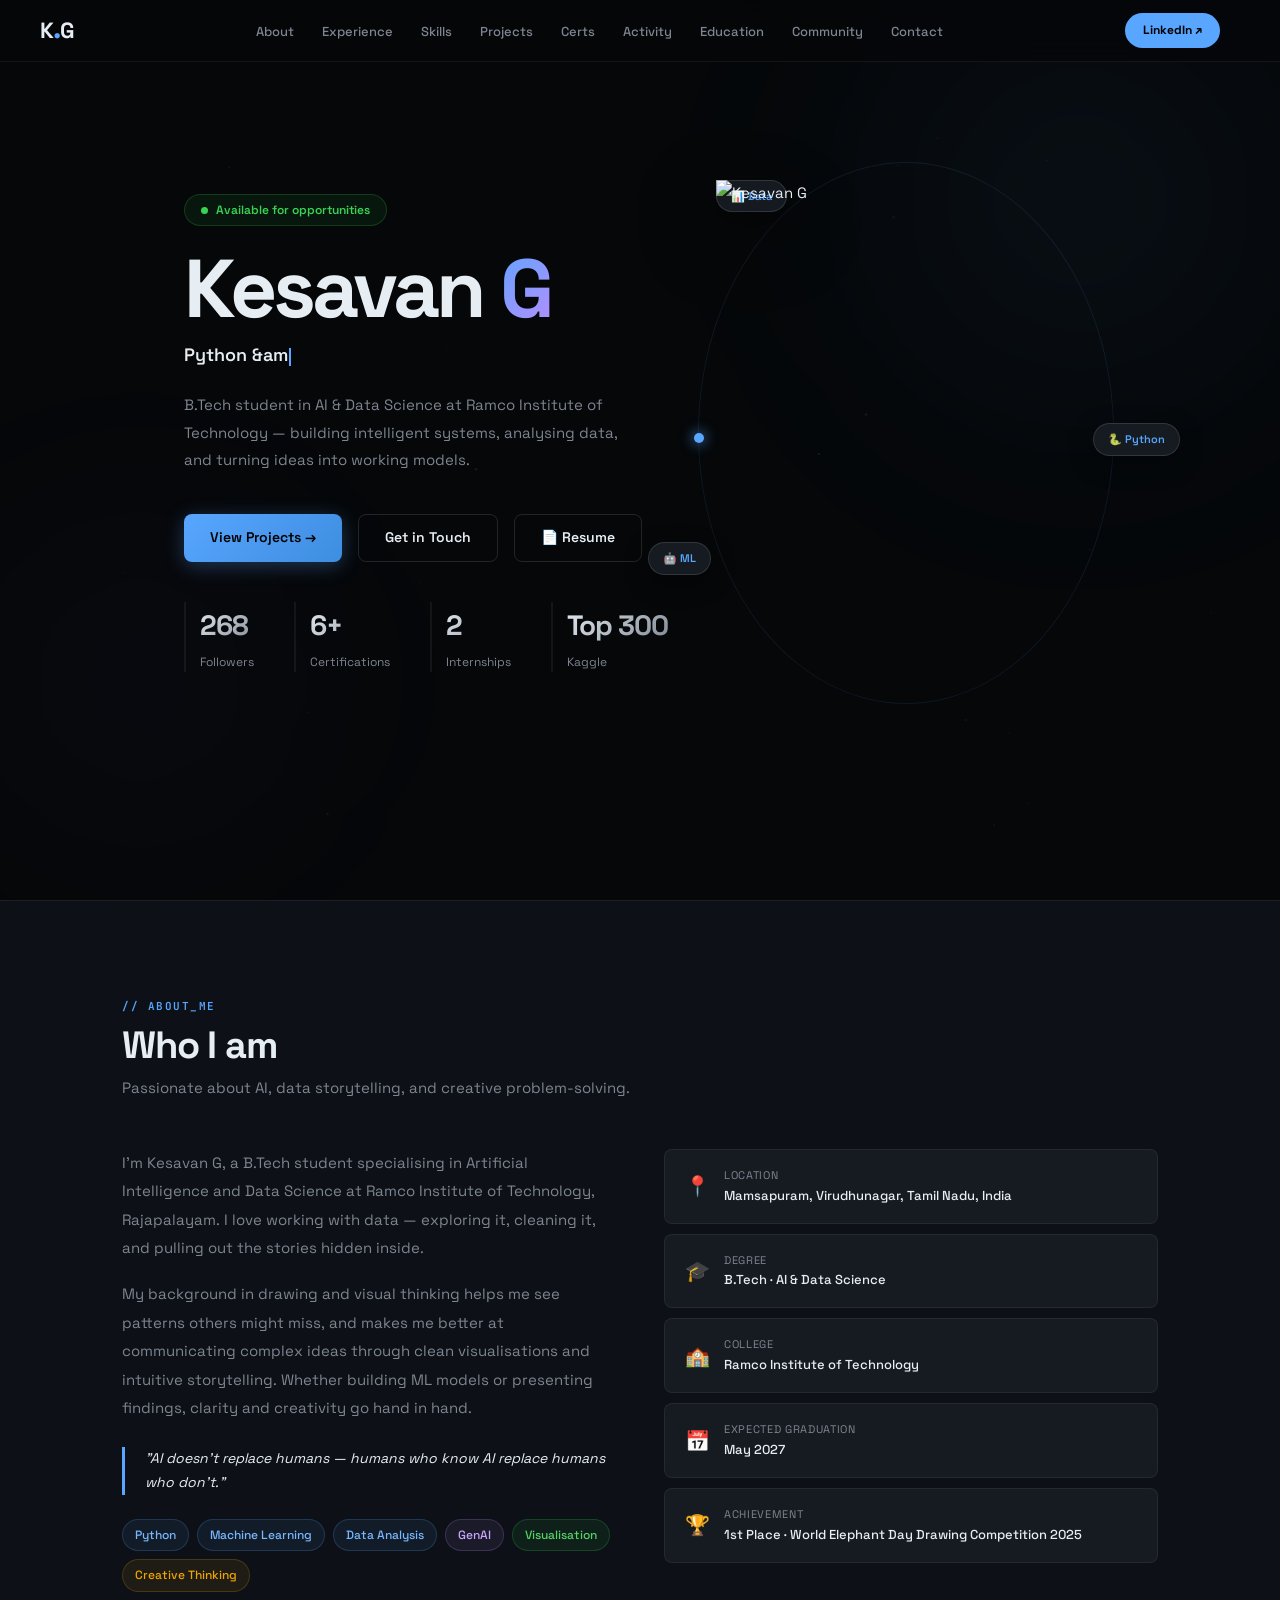
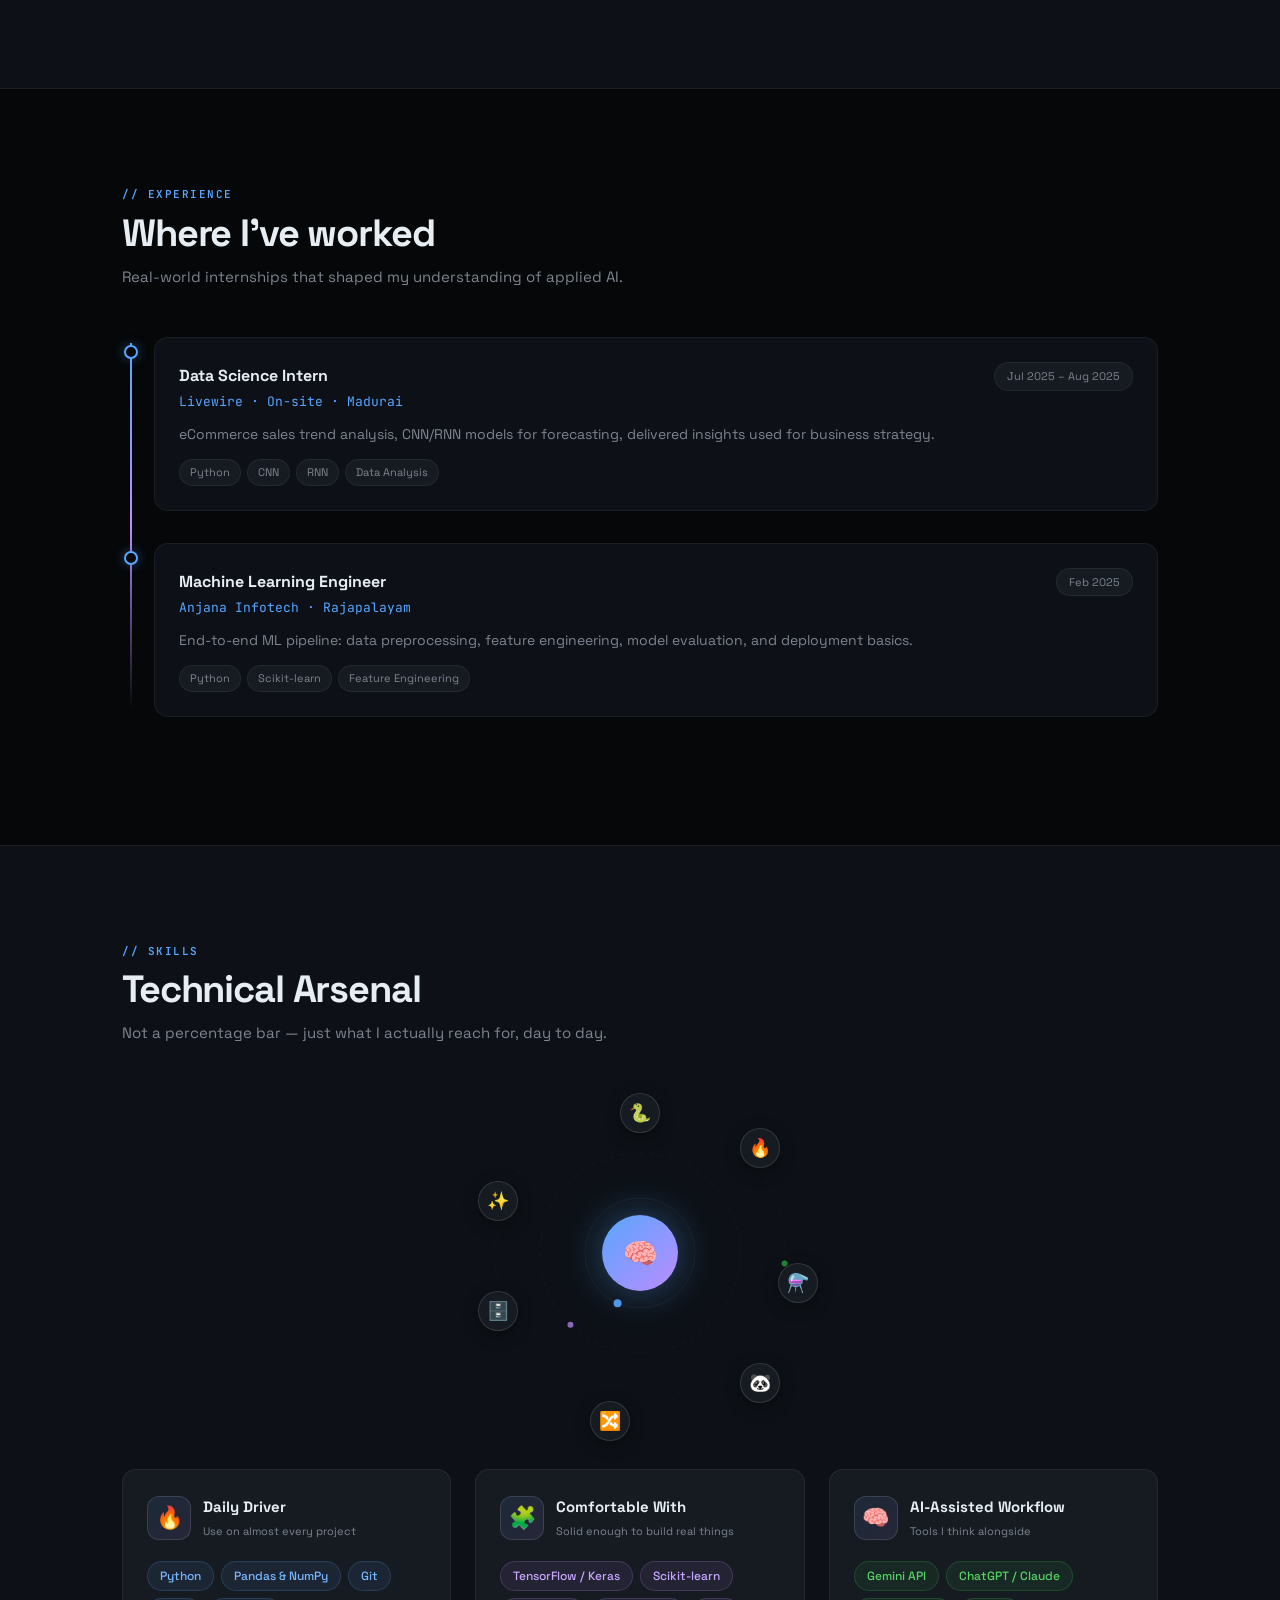
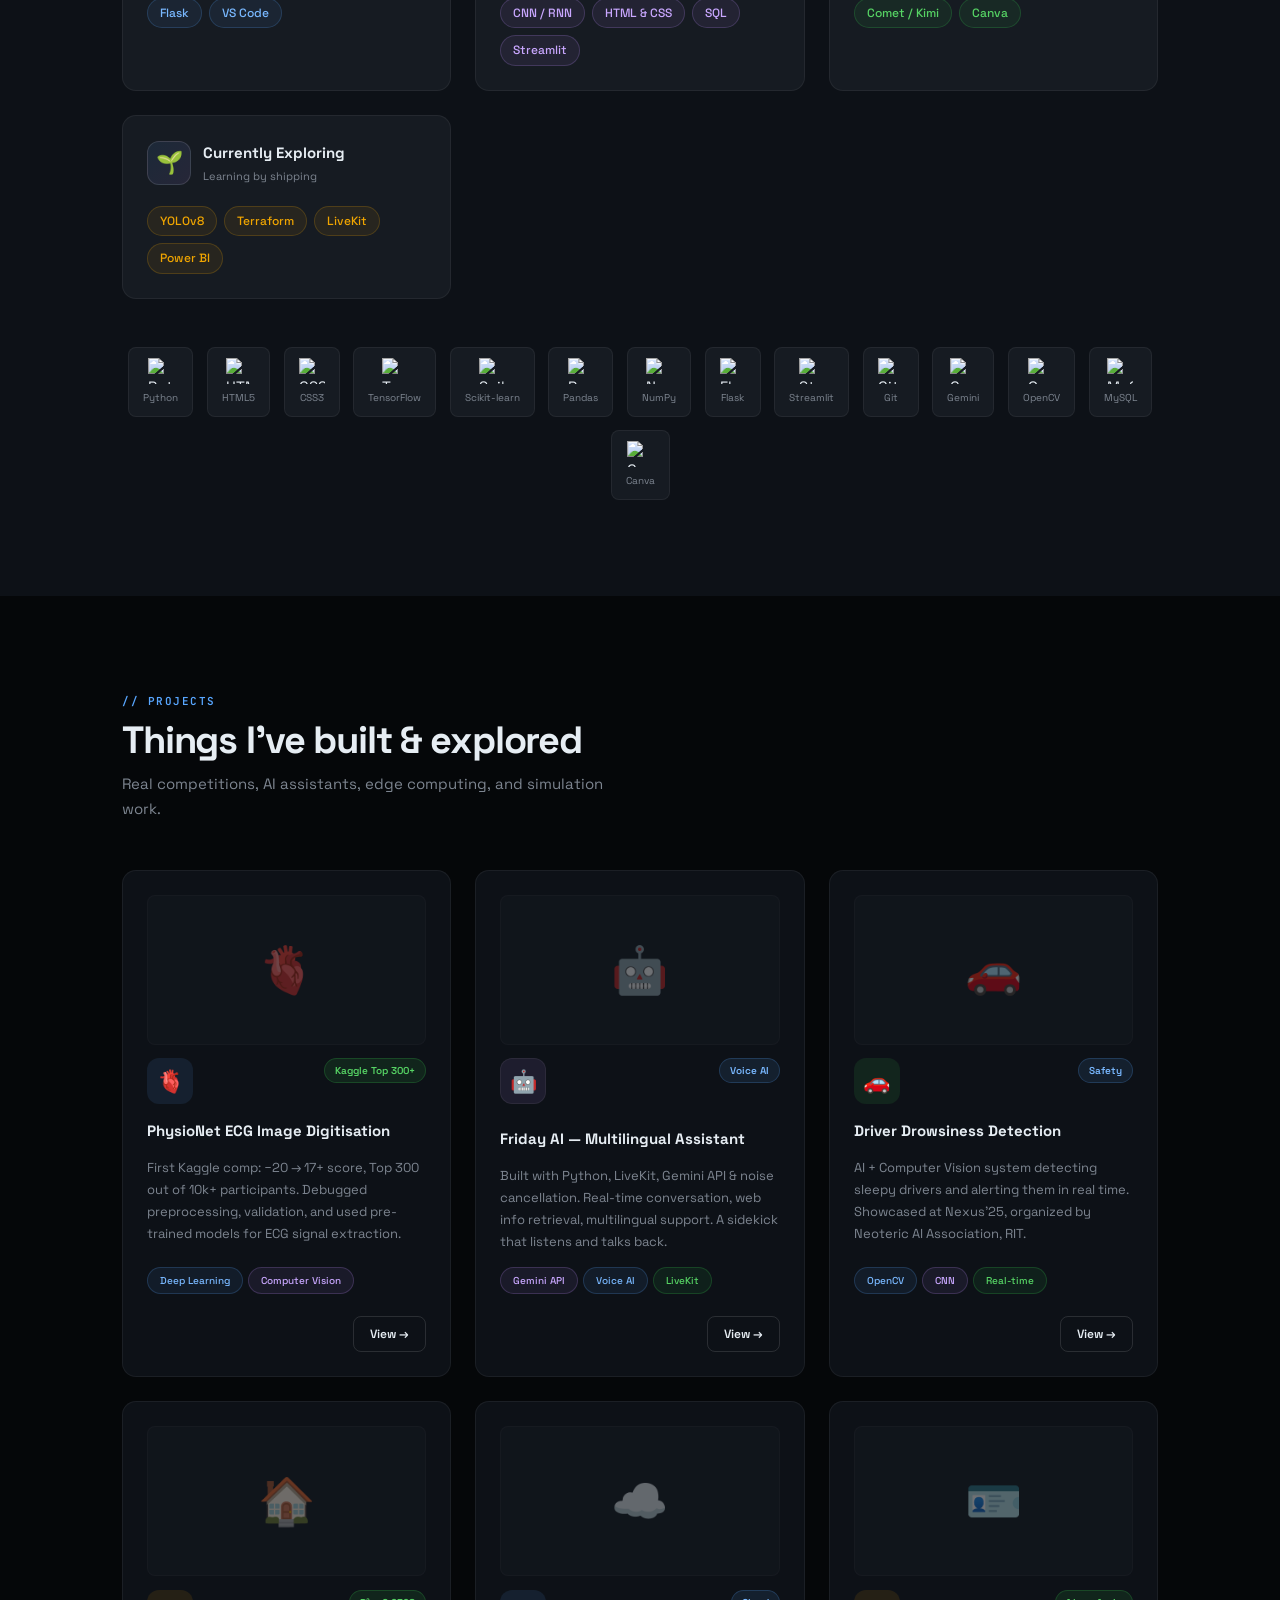
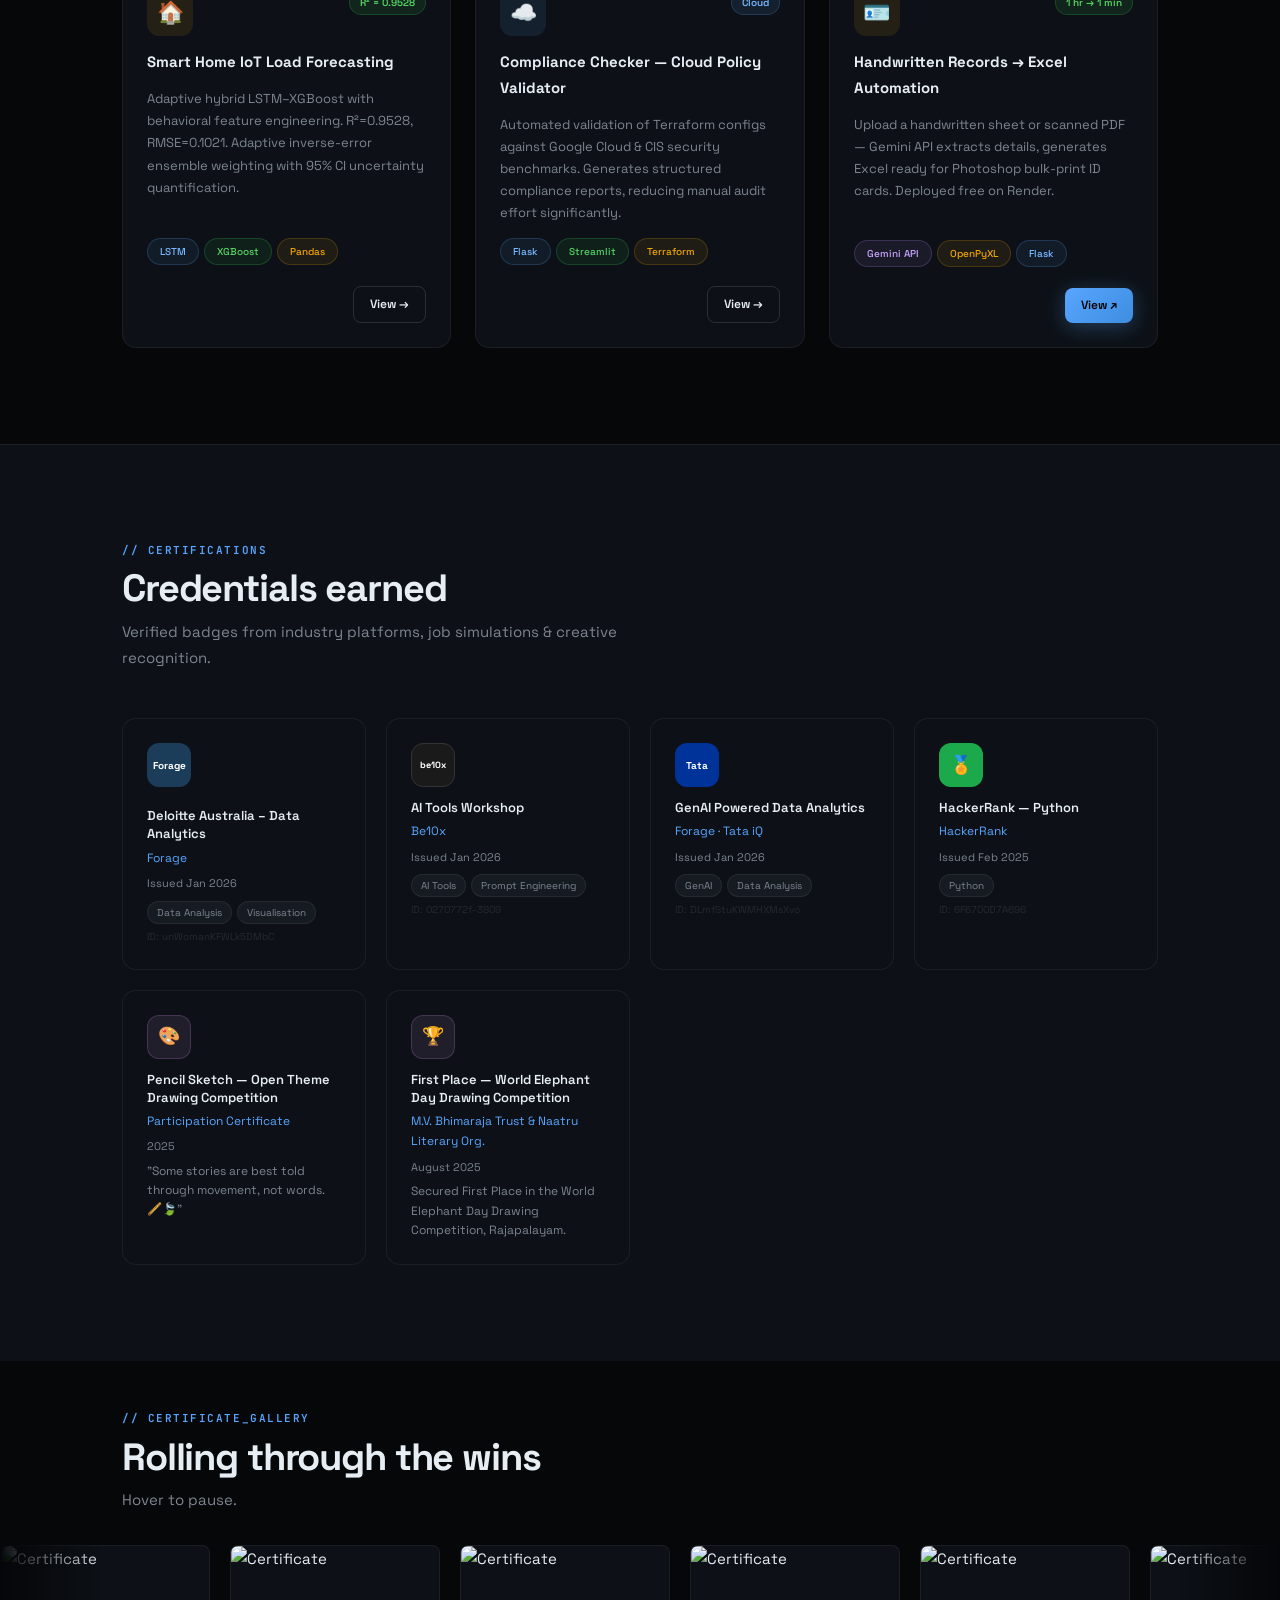
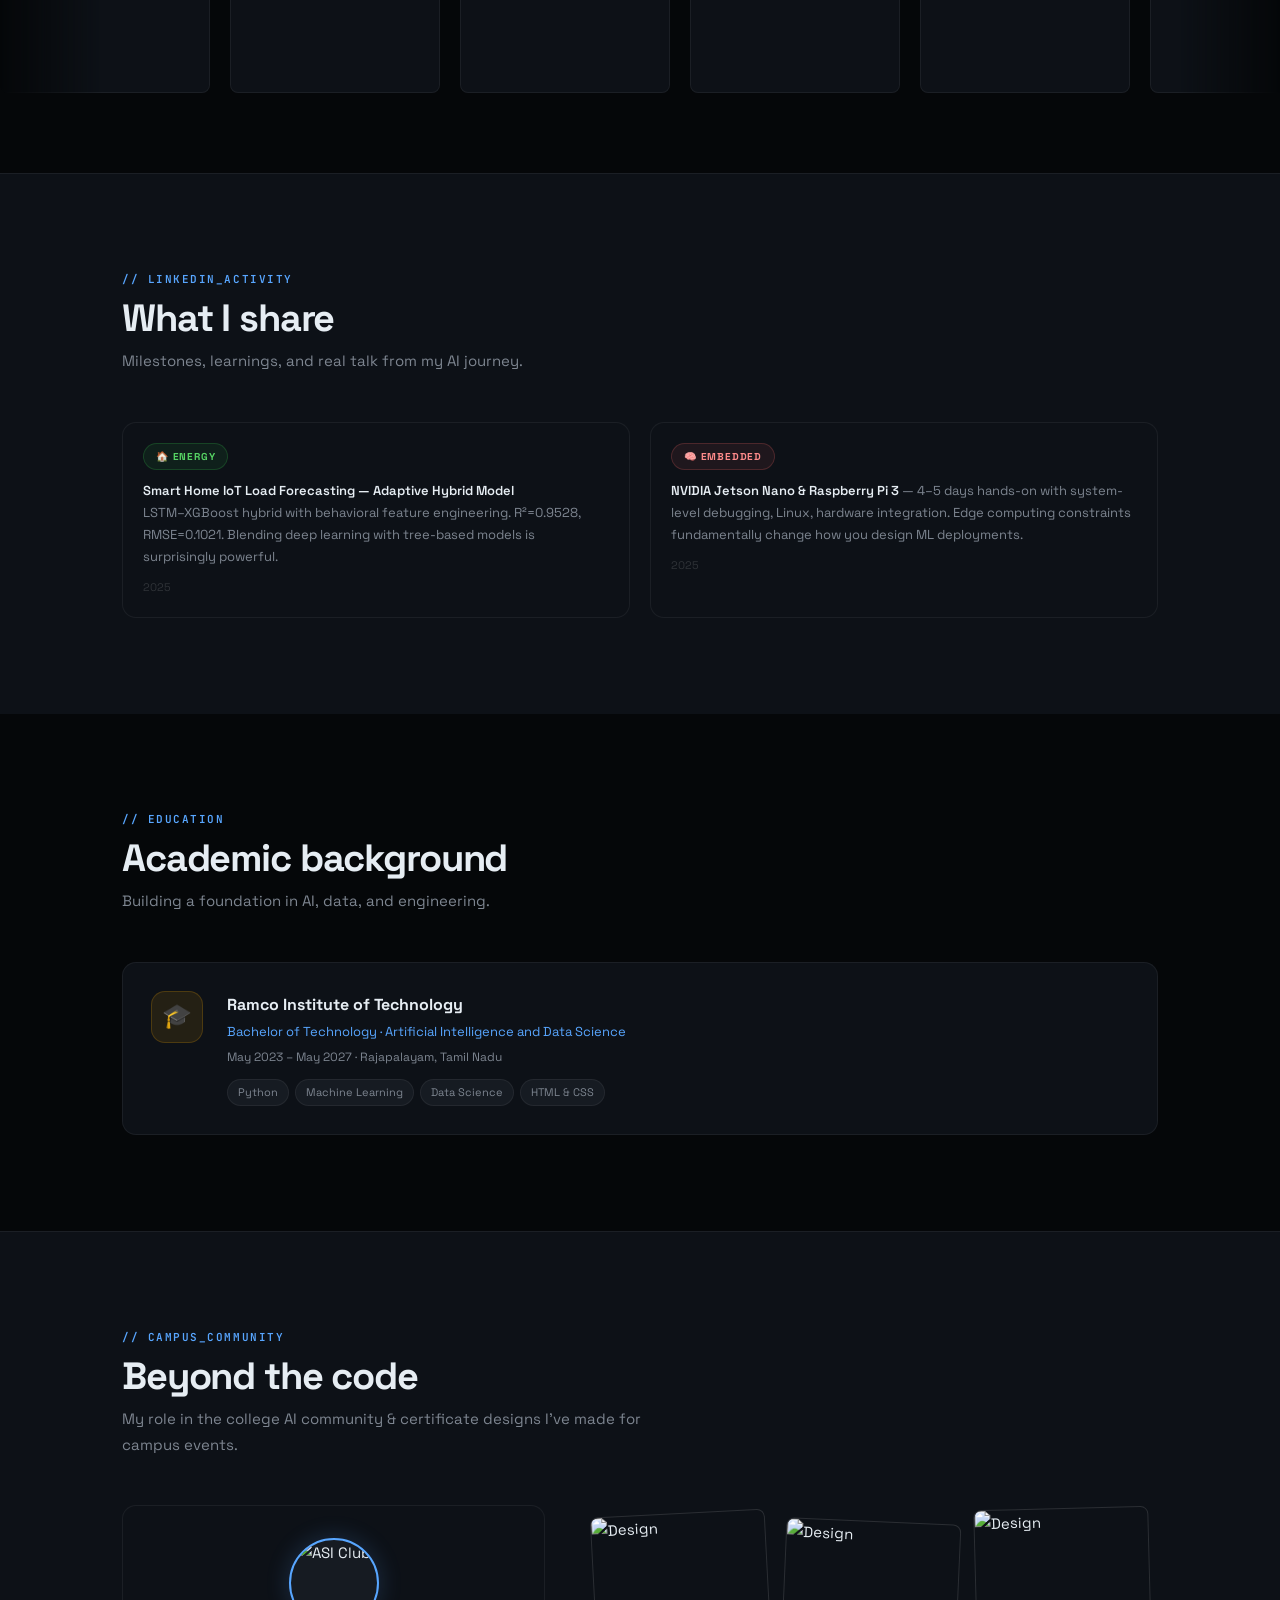
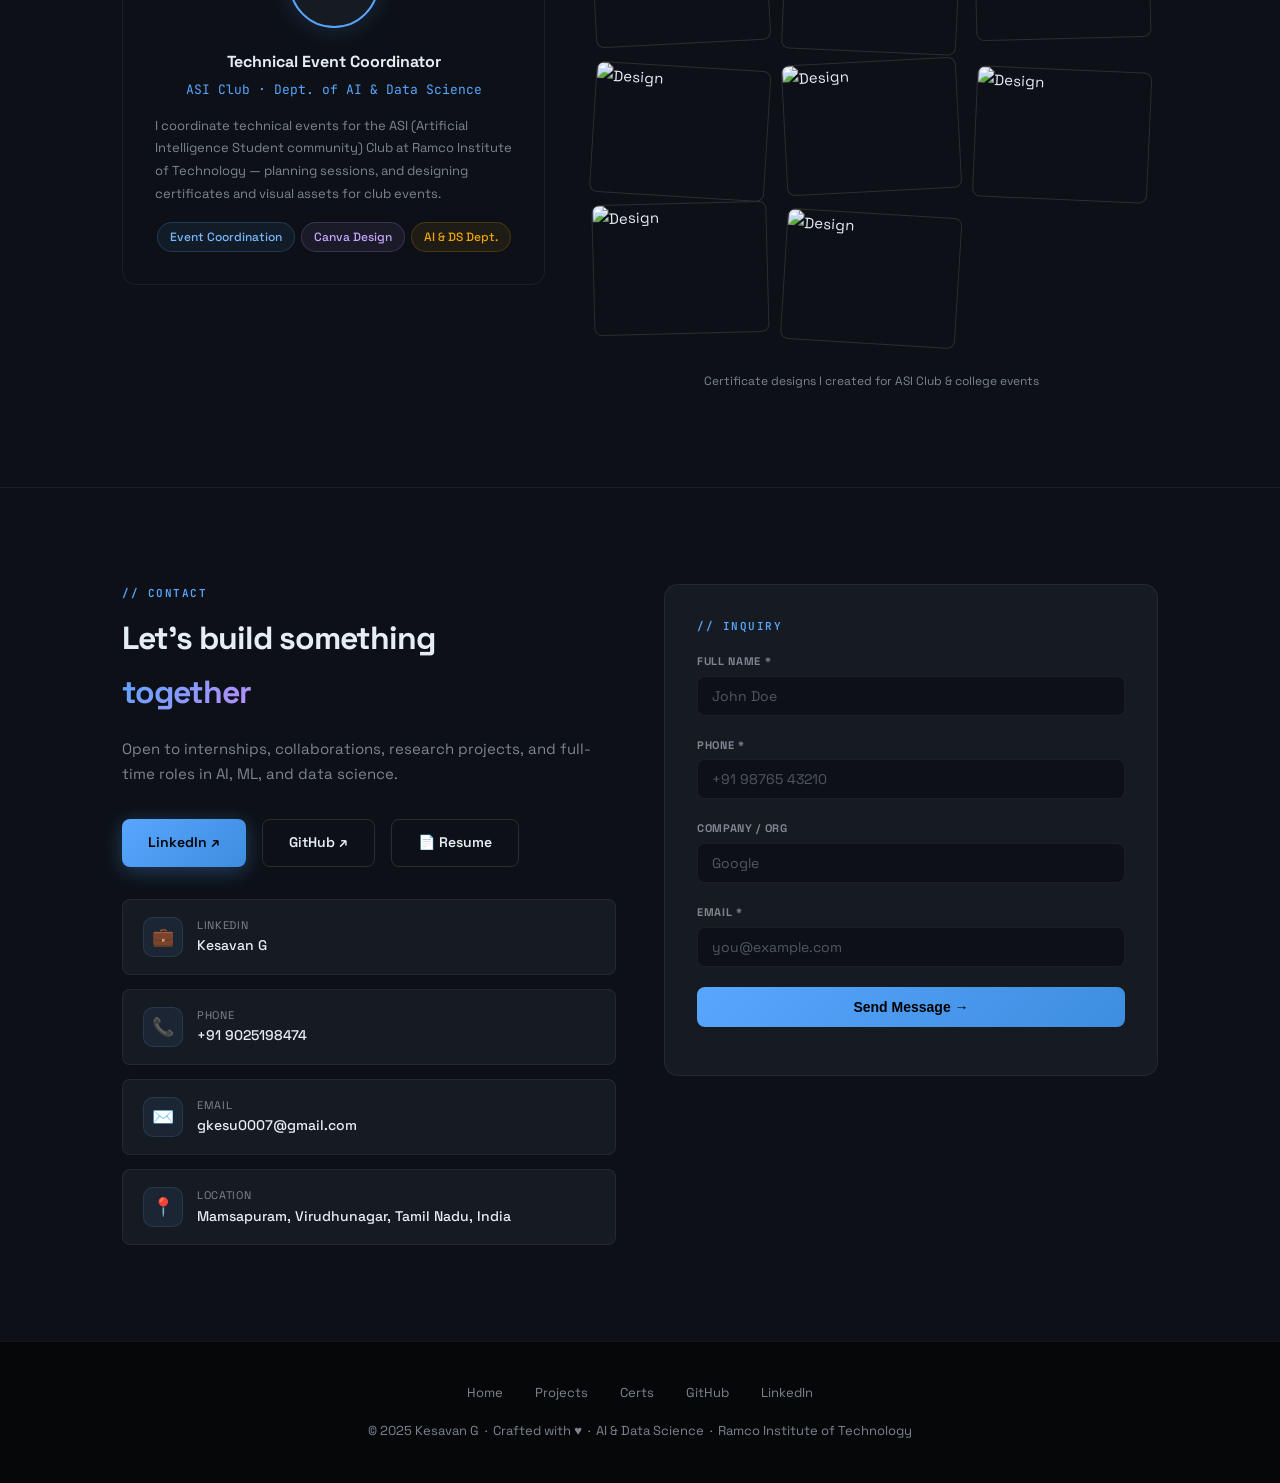
==== index.html @ 0c54fa34 "Update print statement from 'Hello' to 'Goodbye'" ====
<!DOCTYPE html>
<html lang="en">
<head>
<meta name="google-site-verification" content="cGQgBMmu-mJMNPFeXXg3-bYb6bFECRTdqWSzgqw-tqo"/>
<meta charset="UTF-8"/>
<meta name="viewport" content="width=device-width,initial-scale=1.0,viewport-fit=cover"/>
<title>Kesavan G — AI &amp; Data Science Portfolio</title>
<link href="https://fonts.googleapis.com/css2?family=Space+Grotesk:wght@300;400;500;600;700&family=JetBrains+Mono:wght@400;500&display=swap" rel="stylesheet"/>
<style>
*,*::before,*::after{box-sizing:border-box;margin:0;padding:0}
:root{
  --bg:#050709;--bg2:#0d1117;--bg3:#161b22;--bg4:#1c2230;
  --border:rgba(255,255,255,.06);--border2:rgba(255,255,255,.12);
  --text:#e6edf3;--muted:#7d8590;
  --a1:#58a6ff;--a2:#bc8cff;--a3:#39d353;--a4:#f0a500;--a5:#ff6b6b;
  --r:14px;--r-sm:8px;--glow:0 0 40px rgba(88,166,255,.15);
}
html{scroll-behavior:smooth}
body{background:var(--bg);color:var(--text);font-family:'Space Grotesk',sans-serif;font-size:15px;line-height:1.7;-webkit-font-smoothing:antialiased;overflow-x:hidden}
::selection{background:rgba(88,166,255,.25)}

/* INTRO */
#intro-overlay{position:fixed;inset:0;z-index:9999;background:#050709;display:flex;flex-direction:column;align-items:center;justify-content:center;gap:28px;transition:opacity .7s ease,visibility .7s ease}
#intro-overlay.hide{opacity:0;visibility:hidden;pointer-events:none}
.intro-grid{position:absolute;inset:0;background-image:linear-gradient(rgba(88,166,255,.04) 1px,transparent 1px),linear-gradient(90deg,rgba(88,166,255,.04) 1px,transparent 1px);background-size:60px 60px;animation:gridP 4s ease-in-out infinite}
@keyframes gridP{0%,100%{opacity:.4}50%{opacity:1}}
.intro-orb{position:absolute;border-radius:50%;filter:blur(80px);pointer-events:none}
.io1{width:420px;height:420px;background:rgba(88,166,255,.1);top:-100px;right:-100px;animation:drift 7s ease-in-out infinite}
.io2{width:320px;height:320px;background:rgba(188,140,255,.08);bottom:-80px;left:-80px;animation:drift 9s ease-in-out infinite reverse}
@keyframes drift{0%,100%{transform:translateY(0)}50%{transform:translateY(-30px)}}
.ipart{position:absolute;inset:0;pointer-events:none;overflow:hidden}
.ipart span{position:absolute;width:3px;height:3px;border-radius:50%;background:var(--a1);opacity:0;animation:pfly 3s ease-in-out infinite}
@keyframes pfly{0%{opacity:0;transform:translateY(100vh) scale(0)}20%{opacity:.8}80%{opacity:.3}100%{opacity:0;transform:translateY(-20px) scale(1.5)}}
.intro-logo-wrap{position:relative;z-index:2;text-align:center}
.intro-logo{font-size:88px;font-weight:700;letter-spacing:-5px;background:linear-gradient(135deg,#58a6ff 0%,#bc8cff 50%,#58a6ff 100%);background-size:200% auto;-webkit-background-clip:text;-webkit-text-fill-color:transparent;animation:shimmer 2.5s linear infinite,introIn .8s cubic-bezier(.2,.8,.2,1) forwards}
@keyframes shimmer{to{background-position:200% center}}
@keyframes introIn{from{opacity:0;transform:scale(.65)}to{opacity:1;transform:scale(1)}}
.intro-sub{font-size:12px;letter-spacing:.25em;text-transform:uppercase;color:var(--muted);margin-top:8px;animation:fadeUp .8s .3s ease both}
@keyframes fadeUp{from{opacity:0;transform:translateY(16px)}to{opacity:1;transform:translateY(0)}}
.ibar-wrap{position:relative;z-index:2;width:220px;height:2px;background:rgba(255,255,255,.08);border-radius:2px;overflow:hidden}
.ibar{height:100%;width:0;background:linear-gradient(90deg,var(--a1),var(--a2));border-radius:2px;animation:loadBar 1.9s .2s cubic-bezier(.4,0,.2,1) forwards}
@keyframes loadBar{to{width:100%}}

/* NAV */
nav{position:fixed;top:0;left:0;right:0;z-index:200;height:62px;background:rgba(5,7,9,.82);backdrop-filter:blur(20px);border-bottom:1px solid var(--border);display:flex;align-items:center;justify-content:space-between;padding:0 2.5rem}
nav.scrolled{background:rgba(5,7,9,.97)}
.nav-logo{font-size:22px;font-weight:700;letter-spacing:-1px;color:var(--text);text-decoration:none}
.nav-logo .dot{color:var(--a1);font-size:28px;line-height:.8}
.nav-links{display:flex;gap:1.75rem;list-style:none}
.nav-links a{color:var(--muted);text-decoration:none;font-size:13px;font-weight:500;padding:4px 0;border-bottom:2px solid transparent;transition:color .2s,border-color .2s}
.nav-links a:hover,.nav-links a.active{color:var(--text);border-color:var(--a1)}
.nav-right{display:flex;align-items:center;gap:10px}
.nav-cta{background:var(--a1);color:#000;text-decoration:none;font-size:12px;font-weight:700;padding:7px 18px;border-radius:20px;transition:opacity .2s,transform .2s}
.nav-cta:hover{opacity:.85;transform:translateY(-1px)}
#atrig{width:10px;height:10px;border-radius:50%;background:transparent;cursor:pointer;flex-shrink:0}
#atrig:hover{background:rgba(88,166,255,.1)}
.hamburger{display:none;background:none;border:none;color:var(--text);font-size:22px;cursor:pointer}
.mobile-menu{display:none;flex-direction:column;background:var(--bg2);border-bottom:1px solid var(--border);padding:1.25rem 2rem;gap:.85rem;position:fixed;top:62px;left:0;right:0;z-index:190}
.mobile-menu.open{display:flex}
.mobile-menu a{color:var(--muted);text-decoration:none;font-size:15px;font-weight:500}

/* ADMIN */
#admin-panel{display:none;position:fixed;top:62px;right:0;width:360px;max-height:calc(100vh - 62px);overflow-y:auto;background:var(--bg2);border-left:1px solid var(--border2);border-bottom:1px solid var(--border2);z-index:300;padding:1.5rem;border-radius:0 0 0 var(--r);box-shadow:-8px 8px 40px rgba(0,0,0,.6)}
#admin-panel.open{display:block}
.adm-hdr{display:flex;align-items:center;justify-content:space-between;margin-bottom:1.25rem}
.adm-title{font-size:12px;font-weight:700;color:var(--a1);letter-spacing:.1em;text-transform:uppercase;font-family:'JetBrains Mono',monospace}
.adm-close{background:none;border:none;color:var(--muted);font-size:18px;cursor:pointer}
.adm-close:hover{color:var(--text)}
.adm-sec{margin-bottom:1.5rem}
.adm-sec-ttl{font-size:10px;font-weight:700;letter-spacing:.12em;text-transform:uppercase;color:var(--muted);margin-bottom:.75rem;padding-bottom:.5rem;border-bottom:1px solid var(--border)}
.ai,.at,.as{width:100%;padding:8px 12px;background:var(--bg3);border:1px solid var(--border);border-radius:var(--r-sm);color:var(--text);font-size:13px;font-family:inherit;margin-bottom:8px;transition:border-color .2s}
.ai:focus,.at:focus,.as:focus{outline:none;border-color:var(--a1)}
.at{resize:vertical;min-height:70px}
.ab{background:var(--a1);color:#000;border:none;padding:8px 18px;border-radius:var(--r-sm);font-size:12px;font-weight:700;cursor:pointer;width:100%;transition:opacity .2s}
.ab:hover{opacity:.85}
.adm-note{font-size:11px;color:var(--muted);margin-top:4px;font-style:italic}

/* LAYOUT */
.container{max-width:1100px;margin:0 auto;padding:0 2rem}
section{padding:6rem 0}
.ey{font-size:11px;font-weight:600;letter-spacing:.14em;text-transform:uppercase;color:var(--a1);margin-bottom:.5rem;font-family:'JetBrains Mono',monospace}
.st{font-size:clamp(26px,4vw,38px);font-weight:700;letter-spacing:-.03em;line-height:1.15;margin-bottom:.5rem}
.ss{color:var(--muted);font-size:15px;max-width:520px;margin-bottom:3rem}
.reveal{opacity:0;transform:translateY(32px);transition:opacity .7s ease,transform .7s ease}
.reveal.visible{opacity:1;transform:none}
.grad{background:linear-gradient(135deg,var(--a1),var(--a2));-webkit-background-clip:text;-webkit-text-fill-color:transparent}

/* TAGS */
.tag{display:inline-flex;align-items:center;gap:4px;font-size:12px;font-weight:500;padding:4px 12px;border-radius:20px;border:1px solid var(--border2);color:var(--muted);background:var(--bg3);transition:border-color .2s,color .2s,transform .2s}
.tag:hover{border-color:var(--a1);color:var(--a1);transform:translateY(-1px)}
.tag.blue{background:rgba(88,166,255,.08);color:#79b8ff;border-color:rgba(88,166,255,.2)}
.tag.purple{background:rgba(188,140,255,.08);color:#c9a7ff;border-color:rgba(188,140,255,.2)}
.tag.green{background:rgba(57,211,83,.08);color:#56d364;border-color:rgba(57,211,83,.2)}
.tag.amber{background:rgba(240,165,0,.08);color:#f0a500;border-color:rgba(240,165,0,.2)}

/* BUTTONS */
.btn{display:inline-flex;align-items:center;gap:8px;padding:11px 26px;border-radius:var(--r-sm);font-size:14px;font-weight:600;text-decoration:none;cursor:pointer;border:none;transition:all .22s}
.btn-p{background:linear-gradient(135deg,var(--a1),#3d8de0);color:#000;box-shadow:0 4px 20px rgba(88,166,255,.3)}
.btn-p:hover{transform:translateY(-2px);box-shadow:0 8px 30px rgba(88,166,255,.45)}
.btn-o{background:transparent;color:var(--text);border:1px solid var(--border2)}
.btn-o:hover{border-color:var(--a1);color:var(--a1);background:rgba(88,166,255,.05)}
.btn-sm{padding:7px 16px;font-size:12px}

/* CANVAS */
#bgc{position:fixed;inset:0;z-index:-1;pointer-events:none}

/* HERO */
#hero{min-height:100vh;display:flex;align-items:center;padding-top:62px;position:relative;overflow:hidden}
.hglow{position:absolute;border-radius:50%;pointer-events:none;filter:blur(100px)}
.hg1{width:640px;height:640px;background:radial-gradient(circle,rgba(88,166,255,.07),transparent 70%);top:-120px;right:-120px;animation:drift 8s ease-in-out infinite}
.hg2{width:440px;height:440px;background:radial-gradient(circle,rgba(188,140,255,.05),transparent 70%);bottom:0;left:-80px;animation:drift 10s ease-in-out infinite reverse}
.hero-inner{display:grid;grid-template-columns:1fr auto;gap:3rem;align-items:center;width:100%;position:relative;z-index:1}
.hero-pill{display:inline-flex;align-items:center;gap:8px;background:rgba(57,211,83,.08);border:1px solid rgba(57,211,83,.2);border-radius:20px;padding:5px 16px;font-size:12px;color:var(--a3);font-weight:600;margin-bottom:1.5rem}
.hero-pill::before{content:'';width:7px;height:7px;border-radius:50%;background:var(--a3);animation:pulse 2s infinite}
@keyframes pulse{0%,100%{opacity:1;box-shadow:0 0 0 0 rgba(57,211,83,.4)}50%{opacity:.5;box-shadow:0 0 0 6px rgba(57,211,83,0)}}
.hero-name{font-size:clamp(46px,8vw,82px);font-weight:700;letter-spacing:-4px;line-height:.95;margin-bottom:.75rem}
.hero-role{font-size:18px;color:var(--muted);margin-bottom:1.25rem;min-height:28px}
.hero-role span{color:var(--text);font-weight:600}
.cursor{display:inline-block;width:2px;height:1em;background:var(--a1);margin-left:1px;animation:blink .75s step-end infinite;vertical-align:text-bottom}
@keyframes blink{0%,100%{opacity:1}50%{opacity:0}}
.hero-desc{color:var(--muted);max-width:460px;font-size:15px;line-height:1.85;margin-bottom:2.5rem}
.hero-btns{display:flex;gap:1rem;flex-wrap:wrap;margin-bottom:2.5rem}
.hero-stats{display:flex;gap:2.5rem;flex-wrap:wrap}
.stat-item{border-left:2px solid var(--border);padding-left:14px}
.stat-val{font-size:28px;font-weight:700;letter-spacing:-1px;background:linear-gradient(135deg,var(--text),var(--muted));-webkit-background-clip:text;-webkit-text-fill-color:transparent}
.stat-key{font-size:12px;color:var(--muted);margin-top:2px}
.av-wrap{position:relative;flex-shrink:0;width:min(380px,34vw)}
.av-ring{position:absolute;inset:-18px;border-radius:50%;border:1px solid rgba(88,166,255,.1);animation:ringRot 18s linear infinite}
.av-ring::before{content:'';position:absolute;width:10px;height:10px;border-radius:50%;background:var(--a1);top:50%;left:-5px;box-shadow:0 0 14px var(--a1)}
@keyframes ringRot{to{transform:rotate(360deg)}}
.av-img{width:100%;aspect-ratio:3/4;display:flex;align-items:flex-end;justify-content:center;animation:hfloat 7s ease-in-out infinite}
@keyframes hfloat{0%,100%{transform:translateY(0)}50%{transform:translateY(-18px)}}
.av-img img{width:100%;height:100%;object-fit:contain;object-position:bottom center;display:block;filter:drop-shadow(0 30px 40px rgba(0,0,0,.5)) drop-shadow(0 0 60px rgba(88,166,255,.1))}
.fbubble{position:absolute;background:var(--bg3);border:1px solid var(--border2);border-radius:20px;padding:6px 14px;font-size:11px;font-weight:600;color:var(--a1);white-space:nowrap;box-shadow:0 8px 24px rgba(0,0,0,.4);animation:bfloat 4s ease-in-out infinite}
.fbubble:nth-child(1){top:15%;left:-28%;animation-delay:0s}
.fbubble:nth-child(2){top:48%;right:-22%;animation-delay:1.1s}
.fbubble:nth-child(3){bottom:22%;left:-18%;animation-delay:2.2s}
@keyframes bfloat{0%,100%{transform:translateY(0)}50%{transform:translateY(-10px)}}

/* ABOUT */
#about{background:var(--bg2);border-top:1px solid var(--border);border-bottom:1px solid var(--border)}
.about-grid{display:grid;grid-template-columns:1fr 1fr;gap:3rem;align-items:start}
.about-text{color:var(--muted);line-height:1.9}
.about-text p{margin-bottom:1.1rem}
.about-quote{border-left:3px solid var(--a1);padding-left:1.25rem;color:var(--text);font-style:italic;font-size:14px;margin-top:1.5rem;line-height:1.7}
.info-card{background:var(--bg3);border:1px solid var(--border);border-radius:var(--r-sm);padding:1rem 1.25rem;display:flex;align-items:center;gap:14px;transition:border-color .2s,transform .2s}
.info-card:hover{border-color:var(--a1);transform:translateX(4px)}
.info-icon{font-size:20px;flex-shrink:0}
.info-label{font-size:11px;color:var(--muted);text-transform:uppercase;letter-spacing:.06em}
.info-val{font-size:13px;color:var(--text);font-weight:500}
.about-info{display:flex;flex-direction:column;gap:10px}

/* EXPERIENCE */
.timeline{position:relative;padding-left:2rem}
.timeline::before{content:'';position:absolute;left:8px;top:6px;bottom:6px;width:2px;background:linear-gradient(to bottom,var(--a1),var(--a2),transparent)}
.tl-item{position:relative;margin-bottom:2rem}
.tl-dot{position:absolute;left:-1.85rem;top:8px;width:14px;height:14px;border-radius:50%;background:var(--bg);border:2px solid var(--a1);box-shadow:0 0 12px rgba(88,166,255,.4)}
.tl-card{background:var(--bg2);border:1px solid var(--border);border-radius:var(--r);padding:1.5rem;transition:border-color .25s,transform .25s}
.tl-card:hover{border-color:var(--a1);transform:translateX(4px);box-shadow:var(--glow)}
.tl-header{display:flex;justify-content:space-between;align-items:flex-start;gap:1rem;flex-wrap:wrap}
.tl-title{font-size:16px;font-weight:700;color:var(--text)}
.tl-company{font-size:13px;color:var(--a1);margin-top:2px;font-family:'JetBrains Mono',monospace}
.tl-date{font-size:11px;color:var(--muted);background:var(--bg3);border:1px solid var(--border);padding:4px 12px;border-radius:20px;white-space:nowrap}
.tl-desc{font-size:14px;color:var(--muted);margin-top:10px;line-height:1.7}
.tl-chips{display:flex;flex-wrap:wrap;gap:6px;margin-top:12px}
.tl-chip{font-size:11px;padding:3px 10px;border-radius:20px;background:var(--bg3);border:1px solid var(--border);color:var(--muted)}

/* SKILLS */
#skills{background:var(--bg2);border-top:1px solid var(--border);position:relative;overflow:hidden}
.orbit-wrap{display:flex;justify-content:center;margin-bottom:3.5rem}
.orbit-box{position:relative;width:320px;height:320px;flex-shrink:0}
.orbit-svg{width:100%;height:100%}
.orbit-center{position:absolute;top:50%;left:50%;transform:translate(-50%,-50%);width:76px;height:76px;border-radius:50%;background:linear-gradient(135deg,var(--a1),var(--a2));display:flex;align-items:center;justify-content:center;font-size:28px;box-shadow:0 0 40px rgba(88,166,255,.4)}
.oplanet{position:absolute;width:40px;height:40px;border-radius:50%;background:var(--bg3);border:1px solid var(--border2);display:flex;align-items:center;justify-content:center;font-size:18px;box-shadow:0 4px 16px rgba(0,0,0,.4);transition:transform .2s,box-shadow .2s;cursor:default}
.oplanet:hover{transform:scale(1.25);box-shadow:0 0 20px rgba(88,166,255,.4)}
.stg{display:grid;grid-template-columns:repeat(auto-fit,minmax(255px,1fr));gap:1.5rem}
.stc{background:var(--bg3);border:1px solid var(--border);border-radius:var(--r);padding:1.5rem;position:relative;overflow:hidden;transition:border-color .25s,transform .25s}
.stc::before{content:'';position:absolute;top:0;left:0;right:0;height:2px;background:linear-gradient(90deg,var(--a1),var(--a2));opacity:0;transition:opacity .25s}
.stc:hover{border-color:var(--a1);transform:translateY(-4px)}
.stc:hover::before{opacity:1}
.tier-head{display:flex;align-items:center;gap:12px;margin-bottom:1.25rem}
.tier-ib{width:44px;height:44px;border-radius:12px;background:linear-gradient(135deg,rgba(88,166,255,.1),rgba(188,140,255,.1));border:1px solid var(--border2);display:flex;align-items:center;justify-content:center;font-size:22px}
.tier-name{font-size:15px;font-weight:700;color:var(--text)}
.tier-sub{font-size:11px;color:var(--muted);margin-top:2px}
.tier-chips{display:flex;flex-wrap:wrap;gap:7px}
.slogos{display:flex;flex-wrap:wrap;justify-content:center;gap:.85rem;margin-top:3rem}
.sli{display:flex;flex-direction:column;align-items:center;gap:5px;padding:10px 14px;border-radius:var(--r-sm);background:var(--bg3);border:1px solid var(--border);transition:border-color .2s,transform .2s;cursor:default}
.sli:hover{border-color:var(--a1);transform:translateY(-3px)}
.sli img{width:26px;height:26px;object-fit:contain}
.sli span{font-size:10px;color:var(--muted)}

/* PROJECTS */
.pgrid{display:grid;grid-template-columns:repeat(auto-fit,minmax(300px,1fr));gap:1.5rem}
.pcard{background:var(--bg2);border:1px solid var(--border);border-radius:var(--r);padding:1.5rem;display:flex;flex-direction:column;gap:.85rem;transition:border-color .25s,transform .25s,box-shadow .25s;position:relative;overflow:hidden}
.pcard::after{content:'';position:absolute;inset:0;border-radius:var(--r);background:linear-gradient(135deg,rgba(88,166,255,.04),transparent);opacity:0;transition:opacity .3s}
.pcard:hover{border-color:rgba(88,166,255,.3);transform:translateY(-5px);box-shadow:0 20px 40px rgba(0,0,0,.4),var(--glow)}
.pcard:hover::after{opacity:1}
.pimg{width:100%;height:150px;border-radius:8px;background:var(--bg3);border:1px solid var(--border);display:flex;align-items:center;justify-content:center;font-size:46px;color:var(--muted);opacity:.4;overflow:hidden}
.pimg img{width:100%;height:100%;object-fit:cover;opacity:1}
.phdr{display:flex;align-items:flex-start;justify-content:space-between;gap:8px}
.picon{width:46px;height:46px;border-radius:12px;display:flex;align-items:center;justify-content:center;font-size:22px;flex-shrink:0}
.picon.ml{background:rgba(88,166,255,.1)}.picon.ai{background:rgba(188,140,255,.1)}.picon.dt{background:rgba(57,211,83,.1)}.picon.iot{background:rgba(240,165,0,.1)}.picon.cld{background:rgba(88,166,255,.1)}.picon.id{background:rgba(240,165,0,.1)}
.pbadge{font-size:10px;padding:3px 10px;border-radius:20px;font-weight:600;white-space:nowrap}
.bt{background:rgba(57,211,83,.1);color:#56d364;border:1px solid rgba(57,211,83,.2)}
.bl{background:rgba(88,166,255,.1);color:#79b8ff;border:1px solid rgba(88,166,255,.2)}
.ptitle{font-size:15px;font-weight:700;color:var(--text)}
.pdesc{font-size:13px;color:var(--muted);line-height:1.7;flex:1}
.ptags{display:flex;flex-wrap:wrap;gap:5px}
.pfooter{display:flex;justify-content:flex-end;margin-top:auto;padding-top:.5rem}

/* CERTS */
.cgrid{display:grid;grid-template-columns:repeat(auto-fit,minmax(240px,1fr));gap:1.25rem}
.ccard{background:var(--bg2);border:1px solid var(--border);border-radius:var(--r);padding:1.5rem;transition:border-color .25s,transform .25s}
.ccard:hover{border-color:var(--border2);transform:translateY(-3px);box-shadow:var(--glow)}
.cpill{width:44px;height:44px;border-radius:12px;display:flex;align-items:center;justify-content:center;font-size:12px;font-weight:800;margin-bottom:12px}
.cpill.fg{background:#1c3d5a;color:#fff;font-size:10px}.cpill.bx{background:#1a1a1a;color:#fff;font-size:9px;border:1px solid #333}.cpill.hr{background:#1ba94c;color:#fff;font-size:18px}.cpill.ta{background:#003399;color:#fff;font-size:10px}.cpill.ar{background:rgba(212,143,235,.1);color:#e2a5ff;border:1px solid rgba(212,143,235,.2);font-size:18px}
.cname{font-size:13px;font-weight:600;color:var(--text);line-height:1.4;margin-bottom:4px}
.ciss{font-size:12px;color:var(--a1);margin-bottom:6px}
.cdate{font-size:11px;color:var(--muted)}
.cchips{display:flex;gap:5px;flex-wrap:wrap;margin-top:8px}
.cchip{font-size:10px;padding:2px 9px;border-radius:20px;background:var(--bg3);color:var(--muted);border:1px solid var(--border)}
.cid{font-size:10px;color:rgba(255,255,255,.1);margin-top:4px;word-break:break-all}
.cdesc{font-size:12px;color:var(--muted);line-height:1.6;margin-top:6px}

/* MARQUEE */
.mqsec{padding:3rem 0 5rem;overflow:hidden}
.mqvp{width:100%;overflow:hidden;mask-image:linear-gradient(90deg,transparent,#000 8%,#000 92%,transparent);-webkit-mask-image:linear-gradient(90deg,transparent,#000 8%,#000 92%,transparent)}
.mqtrack{display:flex;gap:1.25rem;width:max-content;animation:mq 38s linear infinite}
.mqvp:hover .mqtrack{animation-play-state:paused}
@keyframes mq{from{transform:translateX(0)}to{transform:translateX(-50%)}}
.mqcard{flex:0 0 auto;width:210px;height:148px;border-radius:var(--r-sm);overflow:hidden;border:1px solid var(--border);background:var(--bg2)}
.mqcard img{width:100%;height:100%;object-fit:cover;display:block}

/* ACTIVITY */
.apostgrid{display:grid;grid-template-columns:repeat(auto-fit,minmax(290px,1fr));gap:1.25rem}
.apost{background:var(--bg2);border:1px solid var(--border);border-radius:var(--r);padding:1.25rem;transition:border-color .25s,transform .25s;display:flex;flex-direction:column;gap:10px}
.apost:hover{border-color:var(--border2);transform:translateY(-3px)}
.atype{font-size:10px;font-weight:700;letter-spacing:.08em;text-transform:uppercase;padding:4px 12px;border-radius:20px;width:fit-content}
.atype.iot{background:rgba(57,211,83,.08);color:#56d364;border:1px solid rgba(57,211,83,.2)}
.atype.emb{background:rgba(255,107,107,.08);color:#ff8b8b;border:1px solid rgba(255,107,107,.2)}
.abody{font-size:13px;color:var(--muted);line-height:1.7}
.abody strong{color:var(--text);font-weight:600}
.adate{font-size:11px;color:rgba(255,255,255,.14)}

/* EDUCATION */
.ecard{background:var(--bg2);border:1px solid var(--border);border-radius:var(--r);padding:1.75rem;display:flex;gap:1.5rem;align-items:flex-start;transition:border-color .25s,box-shadow .25s}
.ecard:hover{border-color:var(--a4);box-shadow:0 0 30px rgba(240,165,0,.08)}
.eib{width:52px;height:52px;border-radius:14px;background:rgba(240,165,0,.1);border:1px solid rgba(240,165,0,.2);display:flex;align-items:center;justify-content:center;font-size:24px;flex-shrink:0}
.eschool{font-size:16px;font-weight:700;color:var(--text)}
.edeg{font-size:13px;color:var(--a1);margin-top:3px}
.eyr{font-size:12px;color:var(--muted);margin-top:4px}

/* COMMUNITY */
.campusgrid{display:grid;grid-template-columns:.85fr 1.15fr;gap:2.5rem;align-items:start}
.asi-card{background:var(--bg2);border:1px solid var(--border);border-radius:var(--r);padding:2rem;text-align:center}
.asi-av{width:90px;height:90px;border-radius:50%;margin:0 auto 1.25rem;border:2px solid var(--a1);overflow:hidden;background:var(--bg3);box-shadow:0 0 24px rgba(88,166,255,.2)}
.asi-av img{width:100%;height:100%;object-fit:cover}
.asi-role{font-size:16px;font-weight:700;color:var(--text);margin-bottom:3px}
.asi-org{font-size:13px;color:var(--a1);margin-bottom:14px;font-family:'JetBrains Mono',monospace}
.asi-desc{font-size:13px;color:var(--muted);line-height:1.75;text-align:left}
.asi-tags{display:flex;flex-wrap:wrap;gap:6px;justify-content:center;margin-top:16px}
.collagegrid{display:grid;grid-template-columns:repeat(3,1fr);gap:1rem;padding:.5rem}
.collageitem{border-radius:var(--r-sm);overflow:hidden;border:1px solid var(--border2);background:var(--bg2);aspect-ratio:4/3;transition:transform .45s cubic-bezier(.2,.8,.2,1),box-shadow .45s,border-color .3s}
.collageitem:nth-child(4n+1){transform:rotate(-3deg) translateY(0)}.collageitem:nth-child(4n+2){transform:rotate(2.5deg) translateY(8px)}.collageitem:nth-child(4n+3){transform:rotate(-1.5deg) translateY(-5px)}.collageitem:nth-child(4n+4){transform:rotate(3.5deg) translateY(5px)}
.collageitem:hover{transform:rotate(0deg) scale(2.1);z-index:20;border-color:var(--a1);box-shadow:0 30px 60px rgba(0,0,0,.6),0 0 40px rgba(88,166,255,.3)}
.collageitem img{width:100%;height:100%;object-fit:cover;display:block}
.collagecap{text-align:center;font-size:12px;color:var(--muted);margin-top:1.5rem}

/* CONTACT */
#contact{background:var(--bg2);border-top:1px solid var(--border)}
.ctgrid{display:grid;grid-template-columns:1fr 1fr;gap:3rem;align-items:start}
.cth h3{font-size:32px;font-weight:700;letter-spacing:-1px;margin-bottom:1rem}
.cth p{color:var(--muted);margin-bottom:2rem}
.ctlinks{display:flex;flex-direction:column;gap:.85rem}
.ctlink{display:flex;align-items:center;gap:14px;padding:1rem 1.25rem;background:var(--bg3);border:1px solid var(--border);border-radius:var(--r-sm);text-decoration:none;transition:border-color .25s,transform .2s}
.ctlink:hover{border-color:var(--a1);transform:translateX(4px)}
.ctli{width:40px;height:40px;border-radius:10px;background:rgba(88,166,255,.08);border:1px solid rgba(88,166,255,.15);display:flex;align-items:center;justify-content:center;font-size:18px;flex-shrink:0}
.ctll{font-size:11px;color:var(--muted);text-transform:uppercase;letter-spacing:.06em}
.ctlv{font-size:14px;color:var(--text);font-weight:500}
.fcard{background:var(--bg3);border:1px solid var(--border);border-radius:var(--r);padding:2rem}
.fg{margin-bottom:1.25rem}
.fg label{display:block;font-size:11px;font-weight:700;color:var(--muted);margin-bottom:5px;text-transform:uppercase;letter-spacing:.06em}
.fg input{width:100%;padding:10px 14px;background:var(--bg2);border:1px solid var(--border);border-radius:var(--r-sm);color:var(--text);font-size:14px;font-family:inherit;transition:border-color .25s}
.fg input:focus{outline:none;border-color:var(--a1)}
.fg input::placeholder{color:var(--muted);opacity:.6}
.fsub{width:100%;background:linear-gradient(135deg,var(--a1),#3d8de0);color:#000;border:none;padding:12px;border-radius:var(--r-sm);font-size:14px;font-weight:700;cursor:pointer;transition:opacity .2s,transform .2s}
.fsub:hover{opacity:.9;transform:translateY(-2px)}
.fst{margin-top:1rem;font-size:14px;color:var(--a3)}
.fst.err{color:var(--a5)}

/* FOOTER */
footer{text-align:center;padding:2.5rem 2rem;border-top:1px solid var(--border);color:var(--muted);font-size:13px}
.ftlinks{display:flex;justify-content:center;gap:2rem;margin-bottom:1rem;flex-wrap:wrap}
.ftlinks a{color:var(--muted);text-decoration:none;font-size:13px;transition:color .2s}
.ftlinks a:hover{color:var(--a1)}

/* RESPONSIVE */
@media(max-width:900px){.campusgrid{grid-template-columns:1fr}}
@media(max-width:768px){
  .hero-inner{grid-template-columns:1fr;text-align:center}
  .av-wrap{margin:0 auto;width:min(280px,65vw)}
  .hero-desc{margin:0 auto 2.5rem}
  .hero-btns,.hero-stats{justify-content:center}
  .about-grid,.ctgrid{grid-template-columns:1fr}
  .nav-links,.nav-cta{display:none}
  .hamburger{display:block}
  section{padding:4rem 0}
  .st{font-size:24px}
  .collagegrid{grid-template-columns:repeat(2,1fr)}
  #admin-panel{width:100vw;border-left:none;border-radius:0}
  .fbubble,.av-ring{display:none}
}
@media(prefers-reduced-motion:reduce){*{animation-duration:.01ms!important;transition-duration:.01ms!important}}
</style>
</head>
<body>

<!-- INTRO -->
<div id="intro-overlay">
  <div class="intro-grid"></div>
  <div class="intro-orb io1"></div>
  <div class="intro-orb io2"></div>
  <div class="ipart" id="ipart"></div>
  <div class="intro-logo-wrap">
    <div class="intro-logo">KG</div>
    <div class="intro-sub">AI &amp; Data Science · Portfolio</div>
  </div>
  <div class="ibar-wrap"><div class="ibar"></div></div>
</div>
<canvas id="bgc"></canvas>

<!-- NAV -->
<nav id="mainNav">
  <a href="#hero" class="nav-logo">K<span class="dot">.</span>G</a>
  <ul class="nav-links">
    <li><a href="#about">About</a></li>
    <li><a href="#experience">Experience</a></li>
    <li><a href="#skills">Skills</a></li>
    <li><a href="#projects">Projects</a></li>
    <li><a href="#certifications">Certs</a></li>
    <li><a href="#activity">Activity</a></li>
    <li><a href="#education">Education</a></li>
    <li><a href="#community">Community</a></li>
    <li><a href="#contact">Contact</a></li>
  </ul>
  <div class="nav-right">
    <a href="https://www.linkedin.com/in/kesavan-g-09a126289" class="nav-cta" target="_blank">LinkedIn ↗</a>
    <div id="atrig" title=""></div>
    <button class="hamburger" id="hbtn">☰</button>
  </div>
</nav>
<div class="mobile-menu" id="mmenu">
  <a href="#about">About</a><a href="#experience">Experience</a><a href="#skills">Skills</a>
  <a href="#projects">Projects</a><a href="#certifications">Certifications</a><a href="#activity">Activity</a>
  <a href="#education">Education</a><a href="#community">Community</a><a href="#contact">Contact</a>
</div>

<!-- ADMIN PANEL -->
<div id="admin-panel">
  <div class="adm-hdr">
    <span class="adm-title">⚙ Portfolio Manager</span>
    <button class="adm-close" id="acls">✕</button>
  </div>
  <div class="adm-sec">
    <div class="adm-sec-ttl">📁 Add Project</div>
    <input class="ai" id="ap-title" placeholder="Project title"/>
    <input class="ai" id="ap-icon" placeholder="Emoji icon (e.g. 🤖)"/>
    <textarea class="at" id="ap-desc" placeholder="Short description"></textarea>
    <input class="ai" id="ap-tags" placeholder="Tags, comma-separated"/>
    <input class="ai" id="ap-link" placeholder="View / GitHub URL (optional)"/>
    <input class="ai" id="ap-badge" placeholder="Badge text (e.g. Live)"/>
    <input class="ai" id="ap-img" placeholder="Image URL (optional)"/>
    <button class="ab" onclick="adminAddProject()">Add Project</button>
    <p class="adm-note">Appears live instantly.</p>
  </div>
  <div class="adm-sec">
    <div class="adm-sec-ttl">🏅 Add Certification</div>
    <input class="ai" id="ac-name" placeholder="Certificate name"/>
    <input class="ai" id="ac-issuer" placeholder="Issuer"/>
    <input class="ai" id="ac-date" placeholder="Date (e.g. Jan 2026)"/>
    <input class="ai" id="ac-id" placeholder="Credential ID (optional)"/>
    <input class="ai" id="ac-tags" placeholder="Skills, comma-separated"/>
    <button class="ab" onclick="adminAddCert()">Add Certification</button>
  </div>
  <div class="adm-sec">
    <div class="adm-sec-ttl">⚡ Add Skill</div>
    <input class="ai" id="as-name" placeholder="Skill name"/>
    <select class="as" id="as-tier">
      <option value="0">Daily Driver</option>
      <option value="1">Comfortable With</option>
      <option value="2">AI-Assisted Workflow</option>
      <option value="3">Currently Exploring</option>
    </select>
    <select class="as" id="as-color">
      <option value="blue">Blue</option><option value="purple">Purple</option>
      <option value="green">Green</option><option value="amber">Amber</option>
    </select>
    <button class="ab" onclick="adminAddSkill()">Add Skill</button>
  </div>
  <div class="adm-sec">
    <div class="adm-sec-ttl">💼 Add Internship</div>
    <input class="ai" id="ai-title" placeholder="Role title"/>
    <input class="ai" id="ai-company" placeholder="Company &amp; location"/>
    <input class="ai" id="ai-date" placeholder="Duration"/>
    <textarea class="at" id="ai-desc" placeholder="What you did / built"></textarea>
    <input class="ai" id="ai-chips" placeholder="Skills, comma-separated"/>
    <button class="ab" onclick="adminAddInternship()">Add Internship</button>
  </div>
</div>

<!-- HERO -->
<section id="hero">
  <div class="hglow hg1"></div>
  <div class="hglow hg2"></div>
  <div class="container">
    <div class="hero-inner">
      <div>
        <div class="hero-pill">Available for opportunities</div>
        <h1 class="hero-name">Kesavan <span class="grad">G</span></h1>
        <p class="hero-role"><span id="twt"></span><span class="cursor"></span></p>
        <p class="hero-desc">B.Tech student in AI &amp; Data Science at Ramco Institute of Technology — building intelligent systems, analysing data, and turning ideas into working models.</p>
        <div class="hero-btns">
          <a href="#projects" class="btn btn-p">View Projects →</a>
          <a href="#contact" class="btn btn-o">Get in Touch</a>
          <a href="https://docs.google.com/document/d/1Hn0JrOTjhtl-2cuKG5TMRd8ZZqck3dAQ/edit?usp=sharing&ouid=109076044208867783466&rtpof=true&sd=true" class="btn btn-o" target="_blank">📄 Resume</a>
        </div>
        <div class="hero-stats">
          <div class="stat-item"><div class="stat-val">268</div><div class="stat-key">Followers</div></div>
          <div class="stat-item"><div class="stat-val">6+</div><div class="stat-key">Certifications</div></div>
          <div class="stat-item"><div class="stat-val">2</div><div class="stat-key">Internships</div></div>
          <div class="stat-item"><div class="stat-val">Top 300</div><div class="stat-key">Kaggle</div></div>
        </div>
      </div>
      <div class="av-wrap">
        <div class="av-ring"></div>
        <div class="fbubble">🐍 Python</div>
        <div class="fbubble">🤖 ML</div>
        <div class="fbubble">📊 Data</div>
        <div class="av-img">
          <img src="https://raw.githubusercontent.com/Kesugovi/Portfolio/refs/heads/main/Kesavan_image-removebg-preview.png" alt="Kesavan G"/>
        </div>
      </div>
    </div>
  </div>
</section>

<!-- ABOUT -->
<section id="about">
  <div class="container">
    <div class="reveal"><p class="ey">// about_me</p><h2 class="st">Who I am</h2><p class="ss">Passionate about AI, data storytelling, and creative problem-solving.</p></div>
    <div class="about-grid reveal">
      <div class="about-text">
        <p>I'm Kesavan G, a B.Tech student specialising in Artificial Intelligence and Data Science at Ramco Institute of Technology, Rajapalayam. I love working with data — exploring it, cleaning it, and pulling out the stories hidden inside.</p>
        <p>My background in drawing and visual thinking helps me see patterns others might miss, and makes me better at communicating complex ideas through clean visualisations and intuitive storytelling. Whether building ML models or presenting findings, clarity and creativity go hand in hand.</p>
        <div class="about-quote">"AI doesn't replace humans — humans who know AI replace humans who don't."</div>
        <div style="display:flex;flex-wrap:wrap;gap:8px;margin-top:1.5rem">
          <span class="tag blue">Python</span><span class="tag blue">Machine Learning</span>
          <span class="tag blue">Data Analysis</span><span class="tag purple">GenAI</span>
          <span class="tag green">Visualisation</span><span class="tag amber">Creative Thinking</span>
        </div>
      </div>
      <div class="about-info">
        <div class="info-card"><span class="info-icon">📍</span><div><div class="info-label">Location</div><div class="info-val">Mamsapuram, Virudhunagar, Tamil Nadu, India</div></div></div>
        <div class="info-card"><span class="info-icon">🎓</span><div><div class="info-label">Degree</div><div class="info-val">B.Tech · AI &amp; Data Science</div></div></div>
        <div class="info-card"><span class="info-icon">🏫</span><div><div class="info-label">College</div><div class="info-val">Ramco Institute of Technology</div></div></div>
        <div class="info-card"><span class="info-icon">📅</span><div><div class="info-label">Expected Graduation</div><div class="info-val">May 2027</div></div></div>
        <div class="info-card"><span class="info-icon">🏆</span><div><div class="info-label">Achievement</div><div class="info-val">1st Place · World Elephant Day Drawing Competition 2025</div></div></div>
      </div>
    </div>
  </div>
</section>

<!-- EXPERIENCE -->
<section id="experience">
  <div class="container">
    <div class="reveal"><p class="ey">// experience</p><h2 class="st">Where I've worked</h2><p class="ss">Real-world internships that shaped my understanding of applied AI.</p></div>
    <div class="timeline reveal" id="tlist">
      <div class="tl-item">
        <div class="tl-dot"></div>
        <div class="tl-card">
          <div class="tl-header">
            <div><div class="tl-title">Data Science Intern</div><div class="tl-company">Livewire · On-site · Madurai</div></div>
            <span class="tl-date">Jul 2025 – Aug 2025</span>
          </div>
          <p class="tl-desc">eCommerce sales trend analysis, CNN/RNN models for forecasting, delivered insights used for business strategy.</p>
          <div class="tl-chips"><span class="tl-chip">Python</span><span class="tl-chip">CNN</span><span class="tl-chip">RNN</span><span class="tl-chip">Data Analysis</span></div>
        </div>
      </div>
      <div class="tl-item">
        <div class="tl-dot"></div>
        <div class="tl-card">
          <div class="tl-header">
            <div><div class="tl-title">Machine Learning Engineer</div><div class="tl-company">Anjana Infotech · Rajapalayam</div></div>
            <span class="tl-date">Feb 2025</span>
          </div>
          <p class="tl-desc">End-to-end ML pipeline: data preprocessing, feature engineering, model evaluation, and deployment basics.</p>
          <div class="tl-chips"><span class="tl-chip">Python</span><span class="tl-chip">Scikit-learn</span><span class="tl-chip">Feature Engineering</span></div>
        </div>
      </div>
    </div>
  </div>
</section>

<!-- SKILLS -->
<section id="skills">
  <div class="container">
    <div class="reveal"><p class="ey">// skills</p><h2 class="st">Technical Arsenal</h2><p class="ss">Not a percentage bar — just what I actually reach for, day to day.</p></div>
    <div class="orbit-wrap reveal">
      <div class="orbit-box">
        <svg class="orbit-svg" viewBox="0 0 320 320" fill="none">
          <circle cx="160" cy="160" r="55" stroke="rgba(88,166,255,.08)" stroke-width="1"/>
          <circle cx="160" cy="160" r="100" stroke="rgba(88,166,255,.05)" stroke-width="1" stroke-dasharray="4 6"/>
          <circle cx="160" cy="160" r="145" stroke="rgba(188,140,255,.04)" stroke-width="1" stroke-dasharray="3 8"/>
          <circle r="4" fill="#58a6ff" opacity=".9"><animateMotion dur="6s" repeatCount="indefinite"><mpath href="#o1"/></animateMotion></circle>
          <circle r="3" fill="#bc8cff" opacity=".7"><animateMotion dur="9s" repeatCount="indefinite" keyPoints="1;0" keyTimes="0;1"><mpath href="#o2"/></animateMotion></circle>
          <circle r="3" fill="#39d353" opacity=".6"><animateMotion dur="13s" repeatCount="indefinite"><mpath href="#o3"/></animateMotion></circle>
          <defs>
            <path id="o1" d="M160,105 A55,55 0 1,1 159.99,105"/>
            <path id="o2" d="M160,60 A100,100 0 1,1 159.99,60"/>
            <path id="o3" d="M160,15 A145,145 0 1,1 159.99,15"/>
          </defs>
        </svg>
        <div class="orbit-center">🧠</div>
        <div class="oplanet" style="top:50%;left:50%;transform:translate(-50%,-160px)" title="Python">🐍</div>
        <div class="oplanet" style="top:50%;left:50%;transform:translate(100px,-125px)" title="TensorFlow">🔥</div>
        <div class="oplanet" style="top:50%;left:50%;transform:translate(138px,10px)" title="Flask">⚗️</div>
        <div class="oplanet" style="top:50%;left:50%;transform:translate(100px,110px)" title="Pandas">🐼</div>
        <div class="oplanet" style="top:50%;left:50%;transform:translate(-50px,148px)" title="Git">🔀</div>
        <div class="oplanet" style="top:50%;left:50%;transform:translate(-162px,38px)" title="SQL">🗄️</div>
        <div class="oplanet" style="top:50%;left:50%;transform:translate(-162px,-72px)" title="Gemini API">✨</div>
      </div>
    </div>
    <div class="stg reveal" id="stg">
      <div class="stc">
        <div class="tier-head"><div class="tier-ib">🔥</div><div><div class="tier-name">Daily Driver</div><div class="tier-sub">Use on almost every project</div></div></div>
        <div class="tier-chips" id="tier-0"><span class="tag blue">Python</span><span class="tag blue">Pandas &amp; NumPy</span><span class="tag blue">Git</span><span class="tag blue">Flask</span><span class="tag blue">VS Code</span></div>
      </div>
      <div class="stc">
        <div class="tier-head"><div class="tier-ib">🧩</div><div><div class="tier-name">Comfortable With</div><div class="tier-sub">Solid enough to build real things</div></div></div>
        <div class="tier-chips" id="tier-1"><span class="tag purple">TensorFlow / Keras</span><span class="tag purple">Scikit-learn</span><span class="tag purple">CNN / RNN</span><span class="tag purple">HTML &amp; CSS</span><span class="tag purple">SQL</span><span class="tag purple">Streamlit</span></div>
      </div>
      <div class="stc">
        <div class="tier-head"><div class="tier-ib">🧠</div><div><div class="tier-name">AI-Assisted Workflow</div><div class="tier-sub">Tools I think alongside</div></div></div>
        <div class="tier-chips" id="tier-2"><span class="tag green">Gemini API</span><span class="tag green">ChatGPT / Claude</span><span class="tag green">Comet / Kimi</span><span class="tag green">Canva</span></div>
      </div>
      <div class="stc">
        <div class="tier-head"><div class="tier-ib">🌱</div><div><div class="tier-name">Currently Exploring</div><div class="tier-sub">Learning by shipping</div></div></div>
        <div class="tier-chips" id="tier-3"><span class="tag amber">YOLOv8</span><span class="tag amber">Terraform</span><span class="tag amber">LiveKit</span><span class="tag amber">Power BI</span></div>
      </div>
    </div>
    <div class="slogos reveal" id="slogos"></div>
  </div>
</section>

<!-- PROJECTS -->
<section id="projects">
  <div class="container">
    <div class="reveal"><p class="ey">// projects</p><h2 class="st">Things I've built &amp; explored</h2><p class="ss">Real competitions, AI assistants, edge computing, and simulation work.</p></div>
    <div class="pgrid reveal" id="pgrid">
      <div class="pcard">
        <div class="pimg">🫀</div>
        <div class="phdr"><div class="picon ml">🫀</div><span class="pbadge bt">Kaggle Top 300+</span></div>
        <div class="ptitle">PhysioNet ECG Image Digitisation</div>
        <p class="pdesc">First Kaggle comp: −20 → 17+ score, Top 300 out of 10k+ participants. Debugged preprocessing, validation, and used pre-trained models for ECG signal extraction.</p>
        <div class="ptags"><span class="tag blue" style="font-size:10px">Deep Learning</span><span class="tag purple" style="font-size:10px">Computer Vision</span></div>
        <div class="pfooter"><a href="#contact" class="btn btn-o btn-sm">View →</a></div>
      </div>
      <div class="pcard">
        <div class="pimg">🤖</div>
        <div class="phdr"><div class="picon ai">🤖</div><span class="pbadge bl">Voice AI</span></div>
        <div class="ptitle">Friday AI — Multilingual Assistant</div>
        <p class="pdesc">Built with Python, LiveKit, Gemini API &amp; noise cancellation. Real-time conversation, web info retrieval, multilingual support. A sidekick that listens and talks back.</p>
        <div class="ptags"><span class="tag purple" style="font-size:10px">Gemini API</span><span class="tag blue" style="font-size:10px">Voice AI</span><span class="tag green" style="font-size:10px">LiveKit</span></div>
        <div class="pfooter"><a href="#contact" class="btn btn-o btn-sm">View →</a></div>
      </div>
      <div class="pcard">
        <div class="pimg">🚗</div>
        <div class="phdr"><div class="picon dt">🚗</div><span class="pbadge bl">Safety</span></div>
        <div class="ptitle">Driver Drowsiness Detection</div>
        <p class="pdesc">AI + Computer Vision system detecting sleepy drivers and alerting them in real time. Showcased at Nexus'25, organized by Neoteric AI Association, RIT.</p>
        <div class="ptags"><span class="tag blue" style="font-size:10px">OpenCV</span><span class="tag purple" style="font-size:10px">CNN</span><span class="tag green" style="font-size:10px">Real-time</span></div>
        <div class="pfooter"><a href="#contact" class="btn btn-o btn-sm">View →</a></div>
      </div>
      <div class="pcard">
        <div class="pimg">🏠</div>
        <div class="phdr"><div class="picon iot">🏠</div><span class="pbadge bt">R² = 0.9528</span></div>
        <div class="ptitle">Smart Home IoT Load Forecasting</div>
        <p class="pdesc">Adaptive hybrid LSTM–XGBoost with behavioral feature engineering. R²=0.9528, RMSE=0.1021. Adaptive inverse-error ensemble weighting with 95% CI uncertainty quantification.</p>
        <div class="ptags"><span class="tag blue" style="font-size:10px">LSTM</span><span class="tag green" style="font-size:10px">XGBoost</span><span class="tag amber" style="font-size:10px">Pandas</span></div>
        <div class="pfooter"><a href="#contact" class="btn btn-o btn-sm">View →</a></div>
      </div>
      <div class="pcard">
        <div class="pimg">☁️</div>
        <div class="phdr"><div class="picon cld">☁️</div><span class="pbadge bl">Cloud</span></div>
        <div class="ptitle">Compliance Checker — Cloud Policy Validator</div>
        <p class="pdesc">Automated validation of Terraform configs against Google Cloud &amp; CIS security benchmarks. Generates structured compliance reports, reducing manual audit effort significantly.</p>
        <div class="ptags"><span class="tag blue" style="font-size:10px">Flask</span><span class="tag green" style="font-size:10px">Streamlit</span><span class="tag amber" style="font-size:10px">Terraform</span></div>
        <div class="pfooter"><a href="#contact" class="btn btn-o btn-sm">View →</a></div>
      </div>
      <div class="pcard">
        <div class="pimg">🪪</div>
        <div class="phdr"><div class="picon id">🪪</div><span class="pbadge bt">1 hr → 1 min</span></div>
        <div class="ptitle">Handwritten Records → Excel Automation</div>
        <p class="pdesc">Upload a handwritten sheet or scanned PDF — Gemini API extracts details, generates Excel ready for Photoshop bulk-print ID cards. Deployed free on Render.</p>
        <div class="ptags"><span class="tag purple" style="font-size:10px">Gemini API</span><span class="tag amber" style="font-size:10px">OpenPyXL</span><span class="tag blue" style="font-size:10px">Flask</span></div>
        <div class="pfooter"><a href="https://lnkd.in/gEDP_EB4" target="_blank" class="btn btn-p btn-sm">View ↗</a></div>
      </div>
    </div>
  </div>
</section>

<!-- CERTIFICATIONS -->
<section id="certifications" style="background:var(--bg2);border-top:1px solid var(--border)">
  <div class="container">
    <div class="reveal"><p class="ey">// certifications</p><h2 class="st">Credentials earned</h2><p class="ss">Verified badges from industry platforms, job simulations &amp; creative recognition.</p></div>
    <div class="cgrid reveal" id="cgrid">
      <div class="ccard"><div class="cpill fg">Forage</div><div class="cname">Deloitte Australia – Data Analytics</div><div class="ciss">Forage</div><div class="cdate">Issued Jan 2026</div><div class="cchips"><span class="cchip">Data Analysis</span><span class="cchip">Visualisation</span></div><div class="cid">ID: unWomanKFWLk5DMbC</div></div>
      <div class="ccard"><div class="cpill bx">be10x</div><div class="cname">AI Tools Workshop</div><div class="ciss">Be10x</div><div class="cdate">Issued Jan 2026</div><div class="cchips"><span class="cchip">AI Tools</span><span class="cchip">Prompt Engineering</span></div><div class="cid">ID: 0270772f-3809</div></div>
      <div class="ccard"><div class="cpill ta">Tata</div><div class="cname">GenAI Powered Data Analytics</div><div class="ciss">Forage · Tata iQ</div><div class="cdate">Issued Jan 2026</div><div class="cchips"><span class="cchip">GenAI</span><span class="cchip">Data Analysis</span></div><div class="cid">ID: DLmfStuKWMHXMsXvo</div></div>
      <div class="ccard"><div class="cpill hr">🏅</div><div class="cname">HackerRank — Python</div><div class="ciss">HackerRank</div><div class="cdate">Issued Feb 2025</div><div class="cchips"><span class="cchip">Python</span></div><div class="cid">ID: 6F6700D7A696</div></div>
      <div class="ccard"><div class="cpill ar">🎨</div><div class="cname">Pencil Sketch — Open Theme Drawing Competition</div><div class="ciss">Participation Certificate</div><div class="cdate">2025</div><div class="cdesc">"Some stories are best told through movement, not words. 🪈🍃"</div></div>
      <div class="ccard"><div class="cpill ar">🏆</div><div class="cname">First Place — World Elephant Day Drawing Competition</div><div class="ciss">M.V. Bhimaraja Trust &amp; Naatru Literary Org.</div><div class="cdate">August 2025</div><div class="cdesc">Secured First Place in the World Elephant Day Drawing Competition, Rajapalayam.</div></div>
    </div>
  </div>
</section>

<!-- MARQUEE -->
<section class="mqsec">
  <div class="container">
    <div class="reveal"><p class="ey">// certificate_gallery</p><h2 class="st">Rolling through the wins</h2><p class="ss" style="margin-bottom:2rem">Hover to pause.</p></div>
  </div>
  <div class="mqvp"><div class="mqtrack" id="mqtrack"></div></div>
</section>

<!-- ACTIVITY -->
<section id="activity" style="background:var(--bg2);border-top:1px solid var(--border)">
  <div class="container">
    <div class="reveal"><p class="ey">// linkedin_activity</p><h2 class="st">What I share</h2><p class="ss">Milestones, learnings, and real talk from my AI journey.</p></div>
    <div class="apostgrid reveal">
      <div class="apost"><span class="atype iot">🏠 Energy</span><p class="abody"><strong>Smart Home IoT Load Forecasting — Adaptive Hybrid Model</strong><br/>LSTM–XGBoost hybrid with behavioral feature engineering. R²=0.9528, RMSE=0.1021. Blending deep learning with tree-based models is surprisingly powerful.</p><div class="adate">2025</div></div>
      <div class="apost"><span class="atype emb">🧠 Embedded</span><p class="abody"><strong>NVIDIA Jetson Nano &amp; Raspberry Pi 3</strong> — 4–5 days hands-on with system-level debugging, Linux, hardware integration. Edge computing constraints fundamentally change how you design ML deployments.</p><div class="adate">2025</div></div>
    </div>
  </div>
</section>

<!-- EDUCATION -->
<section id="education">
  <div class="container">
    <div class="reveal"><p class="ey">// education</p><h2 class="st">Academic background</h2><p class="ss">Building a foundation in AI, data, and engineering.</p></div>
    <div class="reveal">
      <div class="ecard">
        <div class="eib">🎓</div>
        <div>
          <div class="eschool">Ramco Institute of Technology</div>
          <div class="edeg">Bachelor of Technology · Artificial Intelligence and Data Science</div>
          <div class="eyr">May 2023 – May 2027 · Rajapalayam, Tamil Nadu</div>
          <div style="display:flex;flex-wrap:wrap;gap:6px;margin-top:12px">
            <span class="tl-chip">Python</span><span class="tl-chip">Machine Learning</span>
            <span class="tl-chip">Data Science</span><span class="tl-chip">HTML &amp; CSS</span>
          </div>
        </div>
      </div>
    </div>
  </div>
</section>

<!-- COMMUNITY -->
<section id="community" style="background:var(--bg2);border-top:1px solid var(--border)">
  <div class="container">
    <div class="reveal"><p class="ey">// campus_community</p><h2 class="st">Beyond the code</h2><p class="ss">My role in the college AI community &amp; certificate designs I've made for campus events.</p></div>
    <div class="campusgrid reveal">
      <div class="asi-card">
        <div class="asi-av"><img id="asiLogo" src="https://raw.githubusercontent.com/Kesugovi/Portfolio/refs/heads/main/Certificate/ASI%20logo.jpg" alt="ASI Club"/></div>
        <div class="asi-role">Technical Event Coordinator</div>
        <div class="asi-org">ASI Club · Dept. of AI &amp; Data Science</div>
        <p class="asi-desc">I coordinate technical events for the ASI (Artificial Intelligence Student community) Club at Ramco Institute of Technology — planning sessions, and designing certificates and visual assets for club events.</p>
        <div class="asi-tags">
          <span class="tag blue">Event Coordination</span>
          <span class="tag purple">Canva Design</span>
          <span class="tag amber">AI &amp; DS Dept.</span>
        </div>
      </div>
      <div>
        <div class="collagegrid" id="collageWrap"></div>
        <p class="collagecap">Certificate designs I created for ASI Club &amp; college events</p>
      </div>
    </div>
  </div>
</section>

<!-- CONTACT -->
<section id="contact">
  <div class="container">
    <div class="ctgrid">
      <div class="reveal">
        <p class="ey">// contact</p>
        <div class="cth">
          <h3>Let's build something<br/><span class="grad">together</span></h3>
          <p>Open to internships, collaborations, research projects, and full-time roles in AI, ML, and data science.</p>
          <div style="display:flex;gap:1rem;flex-wrap:wrap;margin-bottom:2rem">
            <a href="https://www.linkedin.com/in/kesavan-g-09a126289" class="btn btn-p" target="_blank">LinkedIn ↗</a>
            <a href="https://github.com/Kesugovi" class="btn btn-o" target="_blank">GitHub ↗</a>
            <a href="https://docs.google.com/document/d/1Hn0JrOTjhtl-2cuKG5TMRd8ZZqck3dAQ/edit?usp=sharing&ouid=109076044208867783466&rtpof=true&sd=true" class="btn btn-o" target="_blank">📄 Resume</a>
          </div>
        </div>
        <div class="ctlinks">
          <a href="https://www.linkedin.com/in/kesavan-g-09a126289" class="ctlink" target="_blank"><div class="ctli">💼</div><div><div class="ctll">LinkedIn</div><div class="ctlv">Kesavan G</div></div></a>
          <a href="tel:+919025198474" class="ctlink"><div class="ctli">📞</div><div><div class="ctll">Phone</div><div class="ctlv">+91 9025198474</div></div></a>
          <a href="mailto:gkesu0007@gmail.com" class="ctlink"><div class="ctli">✉️</div><div><div class="ctll">Email</div><div class="ctlv">gkesu0007@gmail.com</div></div></a>
          <div class="ctlink" style="cursor:default"><div class="ctli">📍</div><div><div class="ctll">Location</div><div class="ctlv">Mamsapuram, Virudhunagar, Tamil Nadu, India</div></div></div>
        </div>
      </div>
      <div class="reveal">
        <div class="fcard">
          <p class="ey" style="margin-bottom:1rem">// inquiry</p>
          <form id="cform" action="https://script.google.com/macros/s/AKfycbyhVUOsXrpNrJmtDam3-XxRGsC5T4OGWVN6oAeok9QYIlKt4lI5Xzurisu4SLPCg67_/exec" method="POST">
            <div class="fg"><label>Full Name *</label><input type="text" name="name" placeholder="John Doe" required/></div>
            <div class="fg"><label>Phone *</label><input type="tel" name="phone" placeholder="+91 98765 43210" required/></div>
            <div class="fg"><label>Company / Org</label><input type="text" name="company" placeholder="Google"/></div>
            <div class="fg"><label>Email *</label><input type="email" name="email" placeholder="you@example.com" required/></div>
            <button type="submit" class="fsub">Send Message →</button>
            <div id="fst" class="fst"></div>
          </form>
        </div>
      </div>
    </div>
  </div>
</section>

<!-- FOOTER -->
<footer>
  <div class="ftlinks">
    <a href="#hero">Home</a><a href="#projects">Projects</a><a href="#certifications">Certs</a>
    <a href="https://github.com/Kesugovi" target="_blank">GitHub</a>
    <a href="https://www.linkedin.com/in/kesavan-g-09a126289" target="_blank">LinkedIn</a>
  </div>
  <p>© 2025 Kesavan G &nbsp;·&nbsp; Crafted with ♥ &nbsp;·&nbsp; AI &amp; Data Science &nbsp;·&nbsp; Ramco Institute of Technology</p>
</footer>

<script>
/* ===== DATA ===== */
const CERT_IMGS=[
  "https://raw.githubusercontent.com/Kesugovi/Portfolio/refs/heads/main/Certificate/Screenshot%202026-07-19%20123232.png",
  "https://raw.githubusercontent.com/Kesugovi/Portfolio/refs/heads/main/Certificate/Screenshot%202026-07-19%20123251.png",
  "https://raw.githubusercontent.com/Kesugovi/Portfolio/refs/heads/main/Certificate/Screenshot%202026-07-19%20123301.png",
  "https://raw.githubusercontent.com/Kesugovi/Portfolio/refs/heads/main/Certificate/Screenshot%202026-07-19%20123313.png",
  "https://raw.githubusercontent.com/Kesugovi/Portfolio/refs/heads/main/Certificate/Screenshot%202026-07-19%20123335.png",
  "https://raw.githubusercontent.com/Kesugovi/Portfolio/refs/heads/main/Certificate/Screenshot%202026-07-19%20123346.png",
  "https://raw.githubusercontent.com/Kesugovi/Portfolio/refs/heads/main/Certificate/Screenshot%202026-07-19%20123400.png",
  "https://raw.githubusercontent.com/Kesugovi/Portfolio/refs/heads/main/Certificate/Screenshot%202026-07-19%20123416.png",
  "https://raw.githubusercontent.com/Kesugovi/Portfolio/refs/heads/main/Certificate/Screenshot%202026-07-19%20123428.png",
  "https://raw.githubusercontent.com/Kesugovi/Portfolio/refs/heads/main/Certificate/Screenshot%202026-07-19%20123445.png",
  "https://raw.githubusercontent.com/Kesugovi/Portfolio/refs/heads/main/Certificate/Screenshot%202026-07-19%20123458.png",
  "https://raw.githubusercontent.com/Kesugovi/Portfolio/refs/heads/main/Certificate/Screenshot%202026-07-19%20123511.png",
  "https://raw.githubusercontent.com/Kesugovi/Portfolio/refs/heads/main/Certificate/Screenshot%202026-07-19%20123546.png",
  "https://raw.githubusercontent.com/Kesugovi/Portfolio/refs/heads/main/Certificate/Screenshot%202026-07-19%20123559.png",
  "https://raw.githubusercontent.com/Kesugovi/Portfolio/refs/heads/main/Certificate/Screenshot%202026-07-19%20123616.png",
  "https://raw.githubusercontent.com/Kesugovi/Portfolio/refs/heads/main/Certificate/Screenshot%202026-07-19%20123632.png",
  "https://raw.githubusercontent.com/Kesugovi/Portfolio/refs/heads/main/Certificate/Screenshot%202026-07-19%20123646.png",
  "https://raw.githubusercontent.com/Kesugovi/Portfolio/refs/heads/main/Certificate/Screenshot%202026-07-19%20123701.png",
  "https://raw.githubusercontent.com/Kesugovi/Portfolio/refs/heads/main/Certificate/Screenshot%202026-07-19%20123716.png",
  "https://raw.githubusercontent.com/Kesugovi/Portfolio/refs/heads/main/Certificate/Screenshot%202026-07-19%20123749.png",
  "https://raw.githubusercontent.com/Kesugovi/Portfolio/refs/heads/main/Certificate/Screenshot%202026-07-19%20123825.png"
];
const COLLAGE_IMGS=[
  "https://raw.githubusercontent.com/Kesugovi/Portfolio/refs/heads/main/Certificate%20Design/1.jpg",
  "https://raw.githubusercontent.com/Kesugovi/Portfolio/refs/heads/main/Certificate%20Design/2.jpg",
  "https://raw.githubusercontent.com/Kesugovi/Portfolio/refs/heads/main/Certificate%20Design/3.jpg",
  "https://raw.githubusercontent.com/Kesugovi/Portfolio/refs/heads/main/Certificate%20Design/4.jpg",
  "https://raw.githubusercontent.com/Kesugovi/Portfolio/refs/heads/main/Certificate%20Design/5.jpg",
  "https://raw.githubusercontent.com/Kesugovi/Portfolio/refs/heads/main/Certificate%20Design/6.jpg",
  "https://raw.githubusercontent.com/Kesugovi/Portfolio/refs/heads/main/Certificate%20Design/7.jpg",
  "https://raw.githubusercontent.com/Kesugovi/Portfolio/refs/heads/main/Certificate%20Design/8.jpg"
];
const SKILL_SLUGS=["python","html5","css3","tensorflow","scikitlearn","pandas","numpy","flask","streamlit","git","googlegemini","opencv","mysql","canva"];
const SKILL_NAMES=["Python","HTML5","CSS3","TensorFlow","Scikit-learn","Pandas","NumPy","Flask","Streamlit","Git","Gemini","OpenCV","MySQL","Canva"];

/* ===== INTRO PARTICLES ===== */
(function(){
  var p=document.getElementById('ipart');
  for(var i=0;i<28;i++){
    var s=document.createElement('span');
    s.style.left=Math.random()*100+'%';
    s.style.animationDelay=Math.random()*3+'s';
    s.style.animationDuration=(2.5+Math.random()*2)+'s';
    var sz=(2+Math.random()*3)+'px';
    s.style.width=sz;s.style.height=sz;
    p.appendChild(s);
  }
})();

/* ===== INTRO DISMISS ===== */
window.addEventListener('load',function(){
  setTimeout(function(){
    document.getElementById('intro-overlay').classList.add('hide');
  },2300);
});

/* ===== BACKGROUND CANVAS ===== */
(function(){
  var c=document.getElementById('bgc');
  var ctx=c.getContext('2d');
  var W,H,dots=[];
  function resize(){W=c.width=window.innerWidth;H=c.height=window.innerHeight;}
  resize();window.addEventListener('resize',resize);
  for(var i=0;i<60;i++){
    dots.push({x:Math.random()*1920,y:Math.random()*1080,r:.5+Math.random()*.9,vx:(Math.random()-.5)*.15,vy:(Math.random()-.5)*.15,o:.04+Math.random()*.1});
  }
  function draw(){
    ctx.clearRect(0,0,W,H);
    dots.forEach(function(d){
      d.x+=d.vx;d.y+=d.vy;
      if(d.x<0||d.x>W)d.vx*=-1;
      if(d.y<0||d.y>H)d.vy*=-1;
      ctx.beginPath();ctx.arc(d.x,d.y,d.r,0,Math.PI*2);
      ctx.fillStyle='rgba(88,166,255,'+d.o+')';ctx.fill();
    });
    requestAnimationFrame(draw);
  }
  draw();
})();

/* ===== NAV SCROLL ===== */
window.addEventListener('scroll',function(){
  document.getElementById('mainNav').classList.toggle('scrolled',window.scrollY>20);
  var cur='';
  document.querySelectorAll('section[id]').forEach(function(s){
    if(window.scrollY>=s.offsetTop-80)cur=s.id;
  });
  document.querySelectorAll('.nav-links a').forEach(function(a){
    a.classList.toggle('active',a.getAttribute('href')==='#'+cur);
  });
});

/* ===== HAMBURGER ===== */
document.getElementById('hbtn').addEventListener('click',function(){
  document.getElementById('mmenu').classList.toggle('open');
});
document.querySelectorAll('.mobile-menu a').forEach(function(a){
  a.addEventListener('click',function(){document.getElementById('mmenu').classList.remove('open');});
});

/* ===== TYPEWRITER ===== */
(function(){
  var phrases=['Python &amp; AI Developer','ML Engineer · Data Scientist','Artist &amp; Creative Thinker','B.Tech @ Ramco Institute of Technology'];
  var pi=0,ci=0,del=false;
  var el=document.getElementById('twt');
  function tick(){
    var phrase=phrases[pi];
    if(!del){el.innerHTML=phrase.slice(0,++ci);if(ci===phrase.length){del=true;setTimeout(tick,1800);return;}}
    else{el.innerHTML=phrase.slice(0,--ci);if(ci===0){del=false;pi=(pi+1)%phrases.length;}}
    setTimeout(tick,del?55:95);
  }
  setTimeout(tick,2600);
})();

/* ===== SCROLL REVEAL ===== */
(function(){
  var obs=new IntersectionObserver(function(entries){
    entries.forEach(function(e){if(e.isIntersecting)e.target.classList.add('visible');});
  },{threshold:.1});
  document.querySelectorAll('.reveal').forEach(function(r){obs.observe(r);});
})();

/* ===== MARQUEE ===== */
(function(){
  var t=document.getElementById('mqtrack');
  if(!t)return;
  var cards=CERT_IMGS.map(function(u){return'<div class="mqcard"><img src="'+u+'" alt="Certificate" loading="lazy"/></div>';}).join('');
  t.innerHTML=cards+cards;
})();

/* ===== COLLAGE ===== */
(function(){
  var w=document.getElementById('collageWrap');
  if(!w)return;
  w.innerHTML=COLLAGE_IMGS.map(function(u){return'<div class="collageitem"><img src="'+u+'" alt="Design" loading="lazy"/></div>';}).join('');
})();

/* ===== SKILL LOGOS ===== */
(function(){
  var el=document.getElementById('slogos');
  if(!el)return;
  el.innerHTML=SKILL_SLUGS.map(function(s,i){
    return'<div class="sli"><img src="https://cdn.simpleicons.org/'+s+'/ffffff" alt="'+SKILL_NAMES[i]+'" loading="lazy"/><span>'+SKILL_NAMES[i]+'</span></div>';
  }).join('');
})();

/* ===== ADMIN PANEL ===== */
document.getElementById('atrig').addEventListener('click',function(){
  document.getElementById('admin-panel').classList.toggle('open');
});
document.getElementById('acls').addEventListener('click',function(){
  document.getElementById('admin-panel').classList.remove('open');
});

function adminAddProject(){
  var title=document.getElementById('ap-title').value.trim();
  if(!title)return;
  var icon=document.getElementById('ap-icon').value.trim()||'🚀';
  var desc=document.getElementById('ap-desc').value.trim();
  var tags=document.getElementById('ap-tags').value.trim();
  var link=document.getElementById('ap-link').value.trim();
  var badge=document.getElementById('ap-badge').value.trim();
  var img=document.getElementById('ap-img').value.trim();
  var tagsHtml=tags?tags.split(',').map(function(t){return'<span class="tag blue" style="font-size:10px">'+t.trim()+'</span>';}).join(''):'';
  var badgeHtml=badge?'<span class="pbadge bl">'+badge+'</span>':'';
  var imgHtml=img?'<div class="pimg"><img src="'+img+'" alt="'+title+'"/></div>':'<div class="pimg">'+icon+'</div>';
  var btnHtml=link?'<a href="'+link+'" target="_blank" class="btn btn-p btn-sm">View ↗</a>':'<a href="#contact" class="btn btn-o btn-sm">View →</a>';
  var card='<div class="pcard">'
    +imgHtml
    +'<div class="phdr"><div class="picon ml">'+icon+'</div>'+badgeHtml+'</div>'
    +'<div class="ptitle">'+title+'</div>'
    +'<p class="pdesc">'+desc+'</p>'
    +'<div class="ptags">'+tagsHtml+'</div>'
    +'<div class="pfooter">'+btnHtml+'</div>'
    +'</div>';
  document.getElementById('pgrid').insertAdjacentHTML('beforeend',card);
  ['ap-title','ap-icon','ap-desc','ap-tags','ap-link','ap-badge','ap-img'].forEach(function(id){document.getElementById(id).value='';});
}

function adminAddCert(){
  var name=document.getElementById('ac-name').value.trim();
  if(!name)return;
  var issuer=document.getElementById('ac-issuer').value.trim();
  var date=document.getElementById('ac-date').value.trim();
  var id=document.getElementById('ac-id').value.trim();
  var tags=document.getElementById('ac-tags').value.trim();
  var chipsHtml=tags?tags.split(',').map(function(t){return'<span class="cchip">'+t.trim()+'</span>';}).join(''):'';
  var card='<div class="ccard">'
    +'<div class="cpill ar">🏅</div>'
    +'<div class="cname">'+name+'</div>'
    +'<div class="ciss">'+issuer+'</div>'
    +'<div class="cdate">'+date+'</div>'
    +'<div class="cchips">'+chipsHtml+'</div>'
    +(id?'<div class="cid">ID: '+id+'</div>':'')
    +'</div>';
  document.getElementById('cgrid').insertAdjacentHTML('beforeend',card);
  ['ac-name','ac-issuer','ac-date','ac-id','ac-tags'].forEach(function(id){document.getElementById(id).value='';});
}

function adminAddSkill(){
  var name=document.getElementById('as-name').value.trim();
  if(!name)return;
  var tier=document.getElementById('as-tier').value;
  var color=document.getElementById('as-color').value;
  var span='<span class="tag '+color+'">'+name+'</span>';
  document.getElementById('tier-'+tier).insertAdjacentHTML('beforeend',span);
  document.getElementById('as-name').value='';
}

function adminAddInternship(){
  var title=document.getElementById('ai-title').value.trim();
  if(!title)return;
  var company=document.getElementById('ai-company').value.trim();
  var date=document.getElementById('ai-date').value.trim();
  var desc=document.getElementById('ai-desc').value.trim();
  var chips=document.getElementById('ai-chips').value.trim();
  var chipsHtml=chips?chips.split(',').map(function(c){return'<span class="tl-chip">'+c.trim()+'</span>';}).join(''):'';
  var item='<div class="tl-item">'
    +'<div class="tl-dot"></div>'
    +'<div class="tl-card">'
    +'<div class="tl-header"><div><div class="tl-title">'+title+'</div><div class="tl-company">'+company+'</div></div><span class="tl-date">'+date+'</span></div>'
    +'<p class="tl-desc">'+desc+'</p>'
    +'<div class="tl-chips">'+chipsHtml+'</div>'
    +'</div></div>';
  document.getElementById('tlist').insertAdjacentHTML('beforeend',item);
  ['ai-title','ai-company','ai-date','ai-desc','ai-chips'].forEach(function(id){document.getElementById(id).value='';});
}

/* ===== CONTACT FORM ===== */
(function(){
  var form=document.getElementById('cform');
  var st=document.getElementById('fst');
  if(!form)return;
  form.addEventListener('submit',function(e){
    e.preventDefault();
    var data=new FormData(form);
    st.textContent='⏳ Sending...';st.className='fst';
    fetch(form.action,{method:'POST',body:data,mode:'no-cors'})
      .then(function(){st.textContent='✅ Sent! I\'ll get back to you soon.';st.className='fst';form.reset();})
      .catch(function(){st.textContent='❌ Something went wrong. Try emailing directly.';st.className='fst err';});
  });
})();
</script>
</body>
</html>
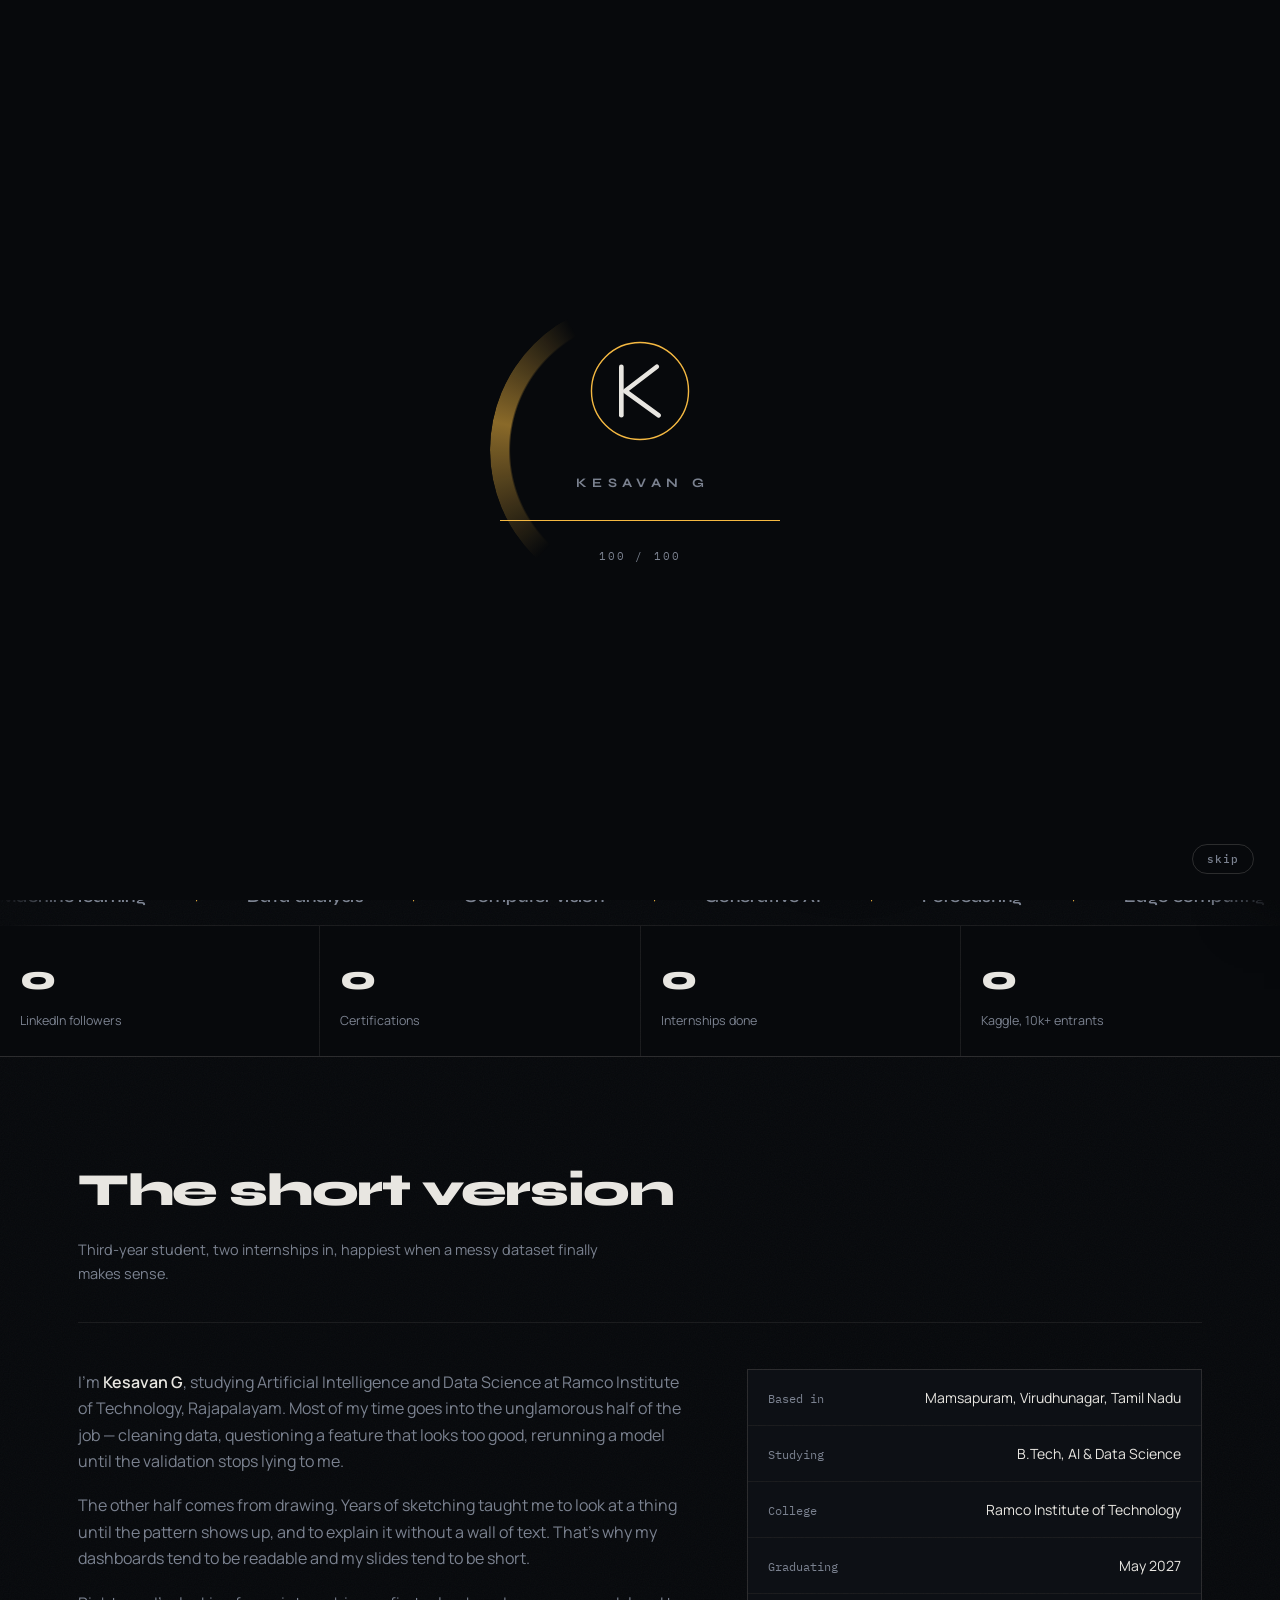
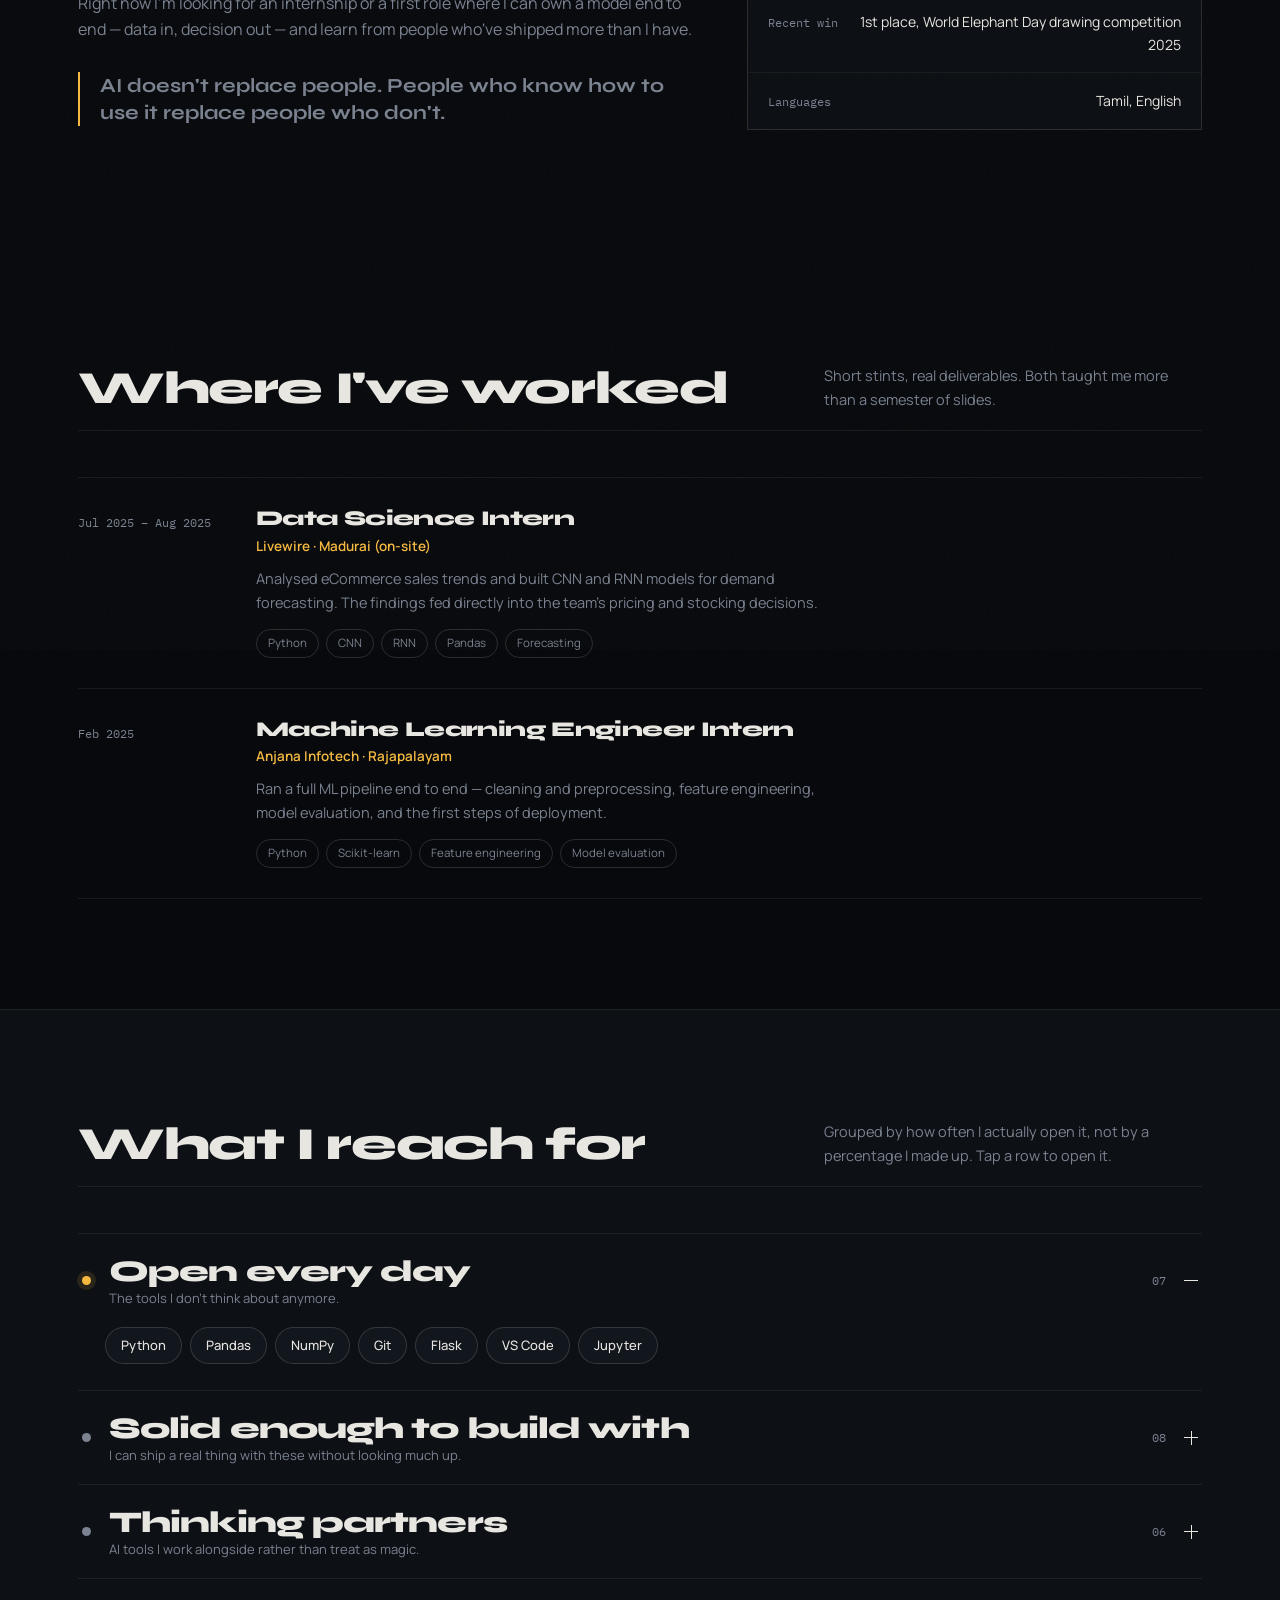
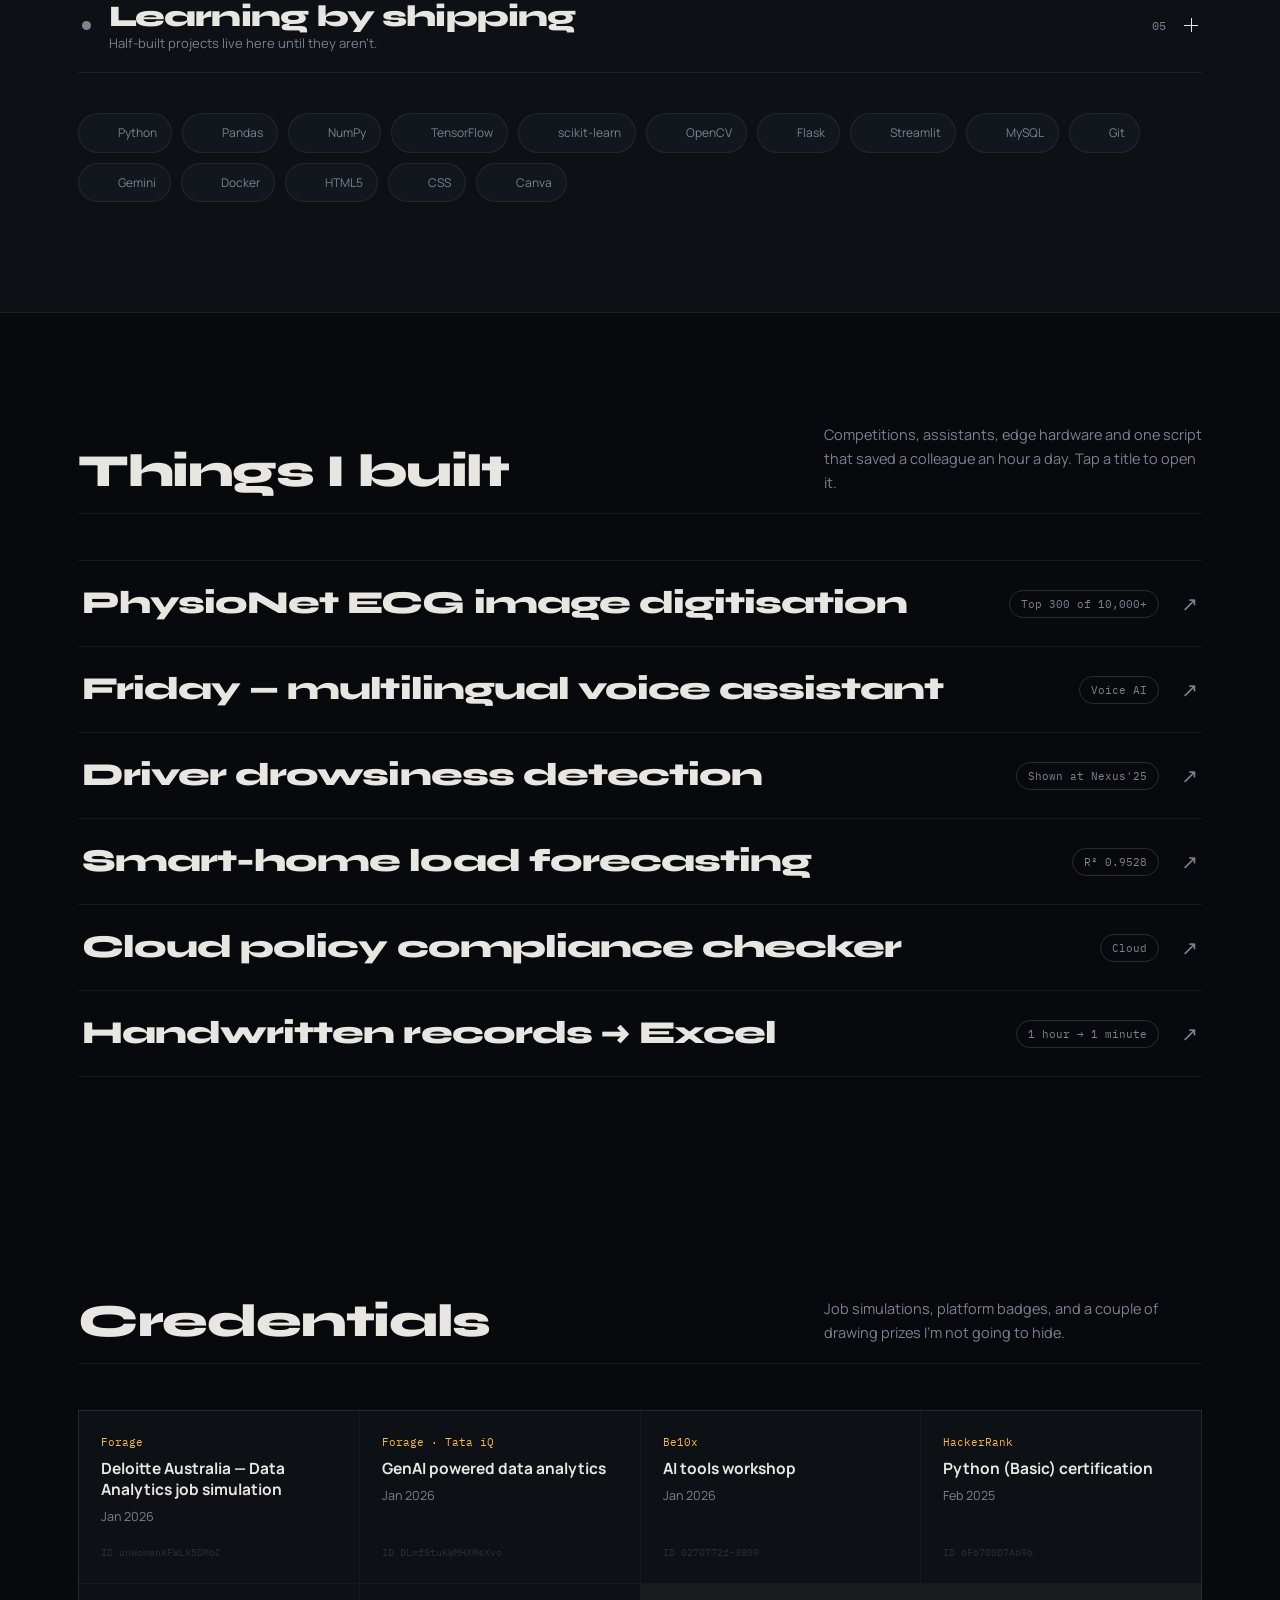
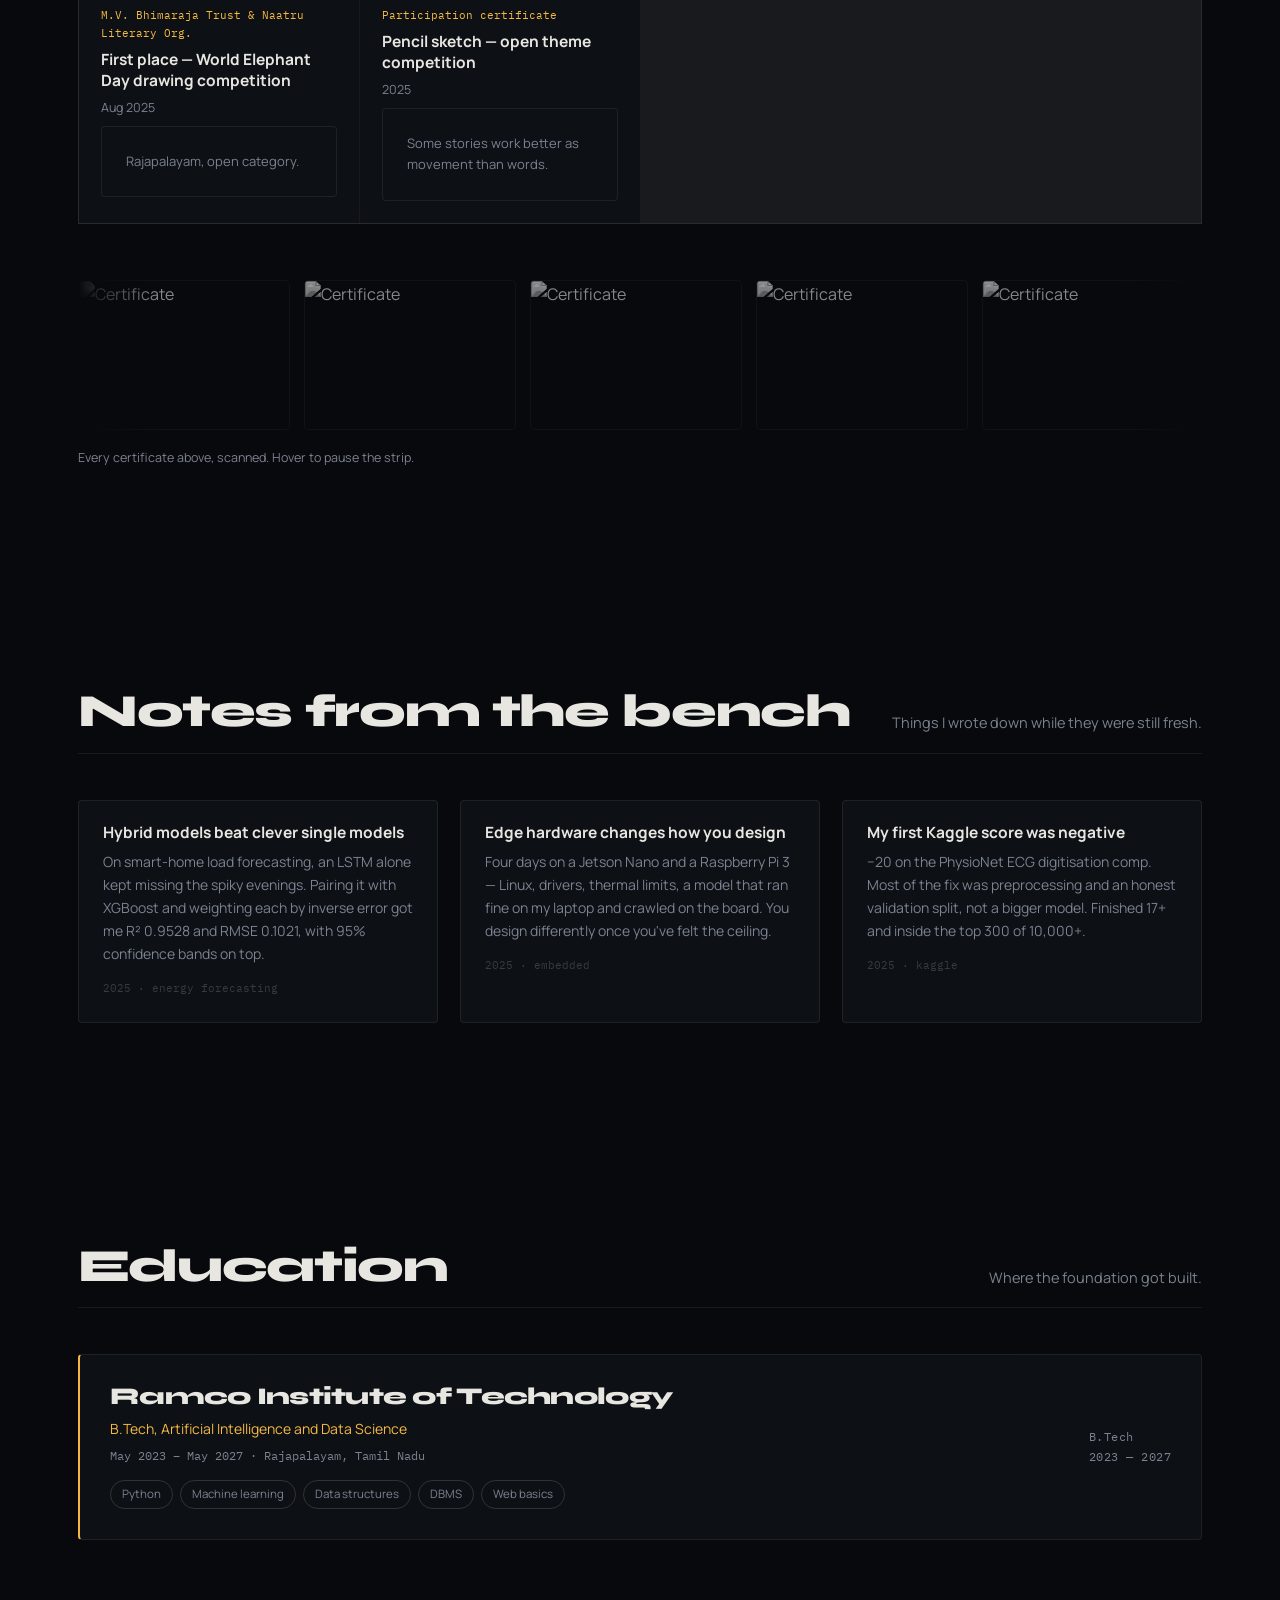
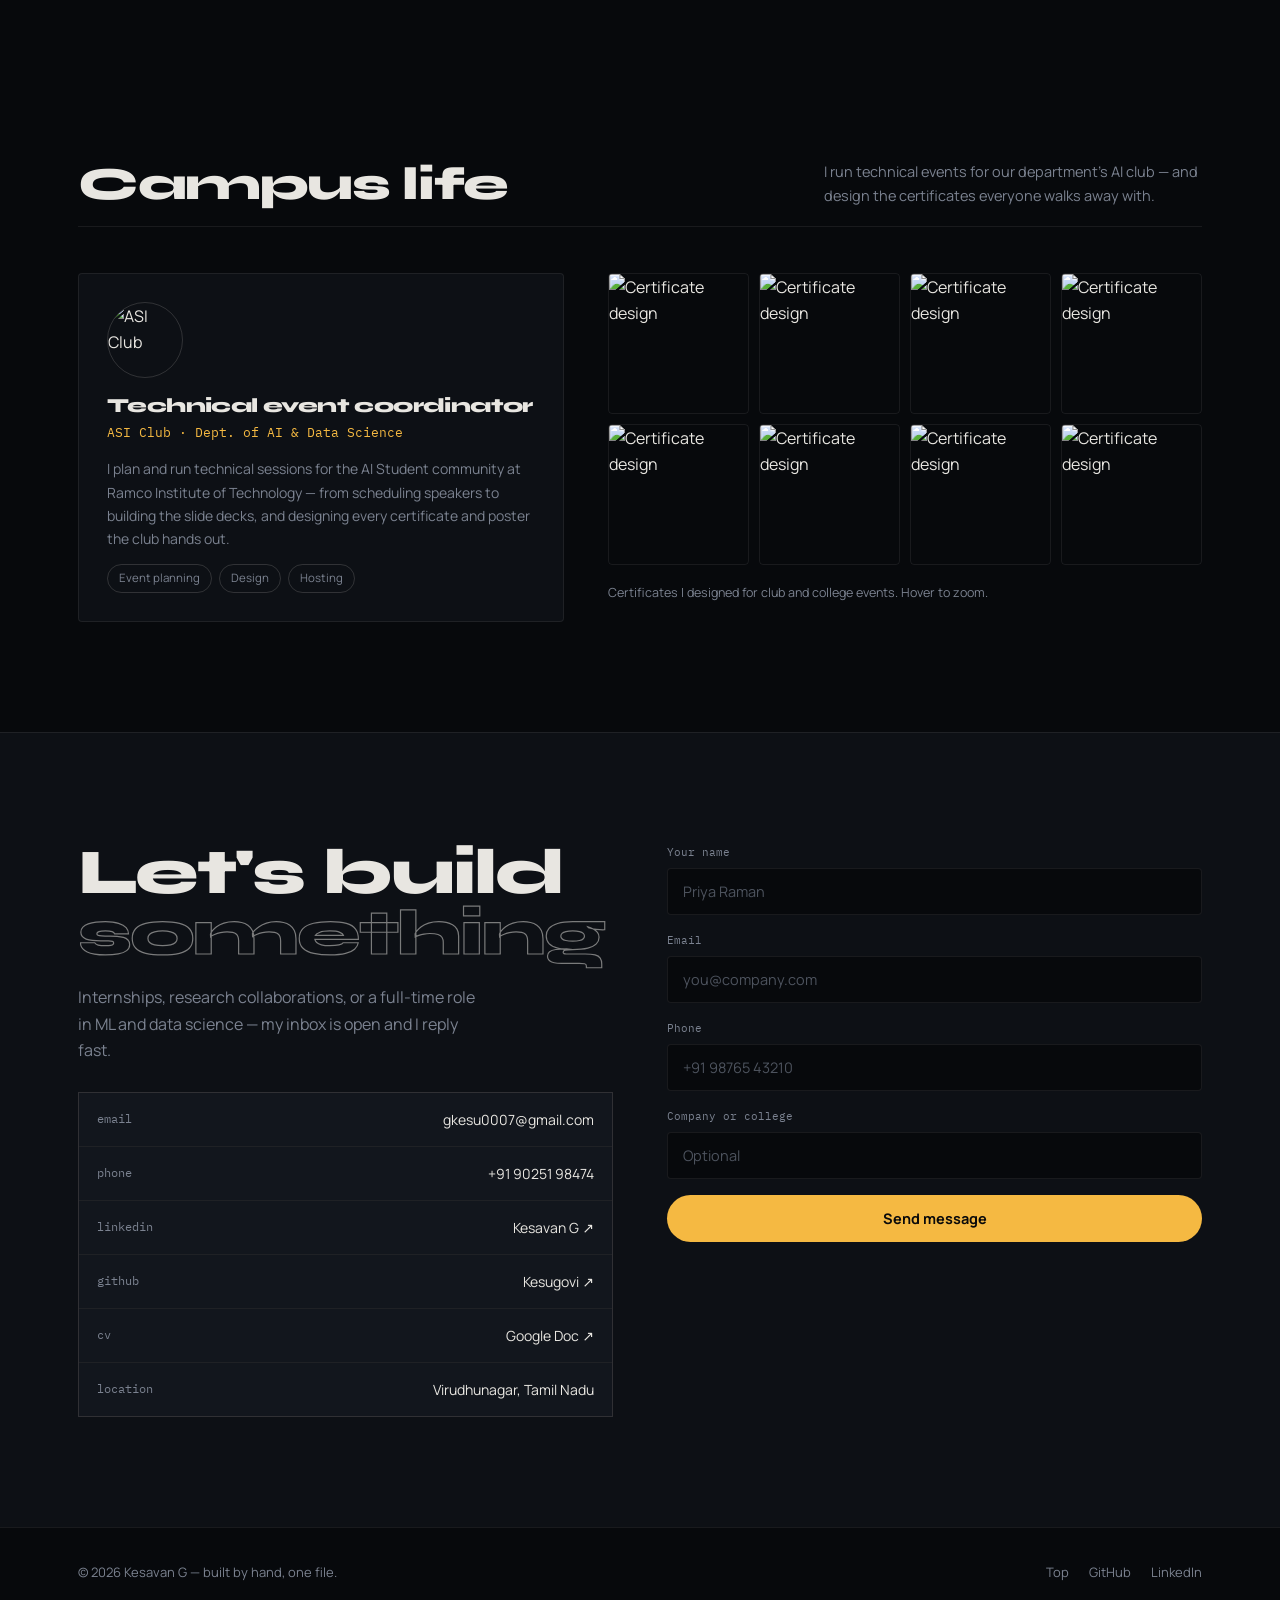
==== commit 2c7fff5e: "Update print statement from 'Hello' to 'Goodbye'" ====
--- a/index.html
+++ b/index.html
@@ -1,987 +1,1094 @@
 <!DOCTYPE html>
 <html lang="en">
 <head>
+<meta charset="UTF-8"/>
 <meta name="google-site-verification" content="cGQgBMmu-mJMNPFeXXg3-bYb6bFECRTdqWSzgqw-tqo"/>
-<meta charset="UTF-8"/>
 <meta name="viewport" content="width=device-width,initial-scale=1.0,viewport-fit=cover"/>
-<title>Kesavan G — AI &amp; Data Science Portfolio</title>
-<link href="https://fonts.googleapis.com/css2?family=Space+Grotesk:wght@300;400;500;600;700&family=JetBrains+Mono:wght@400;500&display=swap" rel="stylesheet"/>
+<meta name="description" content="Kesavan G — AI &amp; Data Science student at Ramco Institute of Technology. Machine learning, data analysis, and a pencil that never stopped drawing."/>
+<title>Kesavan G — AI &amp; Data Science</title>
+<link rel="preconnect" href="https://fonts.googleapis.com"/>
+<link rel="preconnect" href="https://fonts.gstatic.com" crossorigin/>
+<link href="https://fonts.googleapis.com/css2?family=Syne:wght@600;700;800&family=Manrope:wght@300;400;500;600;700&family=IBM+Plex+Mono:wght@400;500&display=swap" rel="stylesheet"/>
 <style>
+/* ============ TOKENS ============ */
+:root{
+  --ink:#07090c;
+  --panel:#0d1015;
+  --panel2:#12161d;
+  --line:rgba(232,230,225,.08);
+  --line2:rgba(232,230,225,.16);
+  --bone:#e8e6e1;
+  --mute:#7b8290;
+  --amber:#f5b942;
+  --blue:#5b8cff;
+  --rose:#ff7a5c;
+  --mint:#6fe3b0;
+  --rad:4px;
+  --maxw:1180px;
+  --ease:cubic-bezier(.22,.8,.2,1);
+}
 *,*::before,*::after{box-sizing:border-box;margin:0;padding:0}
-:root{
-  --bg:#050709;--bg2:#0d1117;--bg3:#161b22;--bg4:#1c2230;
-  --border:rgba(255,255,255,.06);--border2:rgba(255,255,255,.12);
-  --text:#e6edf3;--muted:#7d8590;
-  --a1:#58a6ff;--a2:#bc8cff;--a3:#39d353;--a4:#f0a500;--a5:#ff6b6b;
-  --r:14px;--r-sm:8px;--glow:0 0 40px rgba(88,166,255,.15);
-}
-html{scroll-behavior:smooth}
-body{background:var(--bg);color:var(--text);font-family:'Space Grotesk',sans-serif;font-size:15px;line-height:1.7;-webkit-font-smoothing:antialiased;overflow-x:hidden}
-::selection{background:rgba(88,166,255,.25)}
-
-/* INTRO */
-#intro-overlay{position:fixed;inset:0;z-index:9999;background:#050709;display:flex;flex-direction:column;align-items:center;justify-content:center;gap:28px;transition:opacity .7s ease,visibility .7s ease}
-#intro-overlay.hide{opacity:0;visibility:hidden;pointer-events:none}
-.intro-grid{position:absolute;inset:0;background-image:linear-gradient(rgba(88,166,255,.04) 1px,transparent 1px),linear-gradient(90deg,rgba(88,166,255,.04) 1px,transparent 1px);background-size:60px 60px;animation:gridP 4s ease-in-out infinite}
-@keyframes gridP{0%,100%{opacity:.4}50%{opacity:1}}
-.intro-orb{position:absolute;border-radius:50%;filter:blur(80px);pointer-events:none}
-.io1{width:420px;height:420px;background:rgba(88,166,255,.1);top:-100px;right:-100px;animation:drift 7s ease-in-out infinite}
-.io2{width:320px;height:320px;background:rgba(188,140,255,.08);bottom:-80px;left:-80px;animation:drift 9s ease-in-out infinite reverse}
-@keyframes drift{0%,100%{transform:translateY(0)}50%{transform:translateY(-30px)}}
-.ipart{position:absolute;inset:0;pointer-events:none;overflow:hidden}
-.ipart span{position:absolute;width:3px;height:3px;border-radius:50%;background:var(--a1);opacity:0;animation:pfly 3s ease-in-out infinite}
-@keyframes pfly{0%{opacity:0;transform:translateY(100vh) scale(0)}20%{opacity:.8}80%{opacity:.3}100%{opacity:0;transform:translateY(-20px) scale(1.5)}}
-.intro-logo-wrap{position:relative;z-index:2;text-align:center}
-.intro-logo{font-size:88px;font-weight:700;letter-spacing:-5px;background:linear-gradient(135deg,#58a6ff 0%,#bc8cff 50%,#58a6ff 100%);background-size:200% auto;-webkit-background-clip:text;-webkit-text-fill-color:transparent;animation:shimmer 2.5s linear infinite,introIn .8s cubic-bezier(.2,.8,.2,1) forwards}
-@keyframes shimmer{to{background-position:200% center}}
-@keyframes introIn{from{opacity:0;transform:scale(.65)}to{opacity:1;transform:scale(1)}}
-.intro-sub{font-size:12px;letter-spacing:.25em;text-transform:uppercase;color:var(--muted);margin-top:8px;animation:fadeUp .8s .3s ease both}
-@keyframes fadeUp{from{opacity:0;transform:translateY(16px)}to{opacity:1;transform:translateY(0)}}
-.ibar-wrap{position:relative;z-index:2;width:220px;height:2px;background:rgba(255,255,255,.08);border-radius:2px;overflow:hidden}
-.ibar{height:100%;width:0;background:linear-gradient(90deg,var(--a1),var(--a2));border-radius:2px;animation:loadBar 1.9s .2s cubic-bezier(.4,0,.2,1) forwards}
-@keyframes loadBar{to{width:100%}}
-
-/* NAV */
-nav{position:fixed;top:0;left:0;right:0;z-index:200;height:62px;background:rgba(5,7,9,.82);backdrop-filter:blur(20px);border-bottom:1px solid var(--border);display:flex;align-items:center;justify-content:space-between;padding:0 2.5rem}
-nav.scrolled{background:rgba(5,7,9,.97)}
-.nav-logo{font-size:22px;font-weight:700;letter-spacing:-1px;color:var(--text);text-decoration:none}
-.nav-logo .dot{color:var(--a1);font-size:28px;line-height:.8}
-.nav-links{display:flex;gap:1.75rem;list-style:none}
-.nav-links a{color:var(--muted);text-decoration:none;font-size:13px;font-weight:500;padding:4px 0;border-bottom:2px solid transparent;transition:color .2s,border-color .2s}
-.nav-links a:hover,.nav-links a.active{color:var(--text);border-color:var(--a1)}
-.nav-right{display:flex;align-items:center;gap:10px}
-.nav-cta{background:var(--a1);color:#000;text-decoration:none;font-size:12px;font-weight:700;padding:7px 18px;border-radius:20px;transition:opacity .2s,transform .2s}
-.nav-cta:hover{opacity:.85;transform:translateY(-1px)}
-#atrig{width:10px;height:10px;border-radius:50%;background:transparent;cursor:pointer;flex-shrink:0}
-#atrig:hover{background:rgba(88,166,255,.1)}
-.hamburger{display:none;background:none;border:none;color:var(--text);font-size:22px;cursor:pointer}
-.mobile-menu{display:none;flex-direction:column;background:var(--bg2);border-bottom:1px solid var(--border);padding:1.25rem 2rem;gap:.85rem;position:fixed;top:62px;left:0;right:0;z-index:190}
-.mobile-menu.open{display:flex}
-.mobile-menu a{color:var(--muted);text-decoration:none;font-size:15px;font-weight:500}
-
-/* ADMIN */
-#admin-panel{display:none;position:fixed;top:62px;right:0;width:360px;max-height:calc(100vh - 62px);overflow-y:auto;background:var(--bg2);border-left:1px solid var(--border2);border-bottom:1px solid var(--border2);z-index:300;padding:1.5rem;border-radius:0 0 0 var(--r);box-shadow:-8px 8px 40px rgba(0,0,0,.6)}
-#admin-panel.open{display:block}
-.adm-hdr{display:flex;align-items:center;justify-content:space-between;margin-bottom:1.25rem}
-.adm-title{font-size:12px;font-weight:700;color:var(--a1);letter-spacing:.1em;text-transform:uppercase;font-family:'JetBrains Mono',monospace}
-.adm-close{background:none;border:none;color:var(--muted);font-size:18px;cursor:pointer}
-.adm-close:hover{color:var(--text)}
-.adm-sec{margin-bottom:1.5rem}
-.adm-sec-ttl{font-size:10px;font-weight:700;letter-spacing:.12em;text-transform:uppercase;color:var(--muted);margin-bottom:.75rem;padding-bottom:.5rem;border-bottom:1px solid var(--border)}
-.ai,.at,.as{width:100%;padding:8px 12px;background:var(--bg3);border:1px solid var(--border);border-radius:var(--r-sm);color:var(--text);font-size:13px;font-family:inherit;margin-bottom:8px;transition:border-color .2s}
-.ai:focus,.at:focus,.as:focus{outline:none;border-color:var(--a1)}
-.at{resize:vertical;min-height:70px}
-.ab{background:var(--a1);color:#000;border:none;padding:8px 18px;border-radius:var(--r-sm);font-size:12px;font-weight:700;cursor:pointer;width:100%;transition:opacity .2s}
-.ab:hover{opacity:.85}
-.adm-note{font-size:11px;color:var(--muted);margin-top:4px;font-style:italic}
-
-/* LAYOUT */
-.container{max-width:1100px;margin:0 auto;padding:0 2rem}
-section{padding:6rem 0}
-.ey{font-size:11px;font-weight:600;letter-spacing:.14em;text-transform:uppercase;color:var(--a1);margin-bottom:.5rem;font-family:'JetBrains Mono',monospace}
-.st{font-size:clamp(26px,4vw,38px);font-weight:700;letter-spacing:-.03em;line-height:1.15;margin-bottom:.5rem}
-.ss{color:var(--muted);font-size:15px;max-width:520px;margin-bottom:3rem}
-.reveal{opacity:0;transform:translateY(32px);transition:opacity .7s ease,transform .7s ease}
-.reveal.visible{opacity:1;transform:none}
-.grad{background:linear-gradient(135deg,var(--a1),var(--a2));-webkit-background-clip:text;-webkit-text-fill-color:transparent}
-
-/* TAGS */
-.tag{display:inline-flex;align-items:center;gap:4px;font-size:12px;font-weight:500;padding:4px 12px;border-radius:20px;border:1px solid var(--border2);color:var(--muted);background:var(--bg3);transition:border-color .2s,color .2s,transform .2s}
-.tag:hover{border-color:var(--a1);color:var(--a1);transform:translateY(-1px)}
-.tag.blue{background:rgba(88,166,255,.08);color:#79b8ff;border-color:rgba(88,166,255,.2)}
-.tag.purple{background:rgba(188,140,255,.08);color:#c9a7ff;border-color:rgba(188,140,255,.2)}
-.tag.green{background:rgba(57,211,83,.08);color:#56d364;border-color:rgba(57,211,83,.2)}
-.tag.amber{background:rgba(240,165,0,.08);color:#f0a500;border-color:rgba(240,165,0,.2)}
-
-/* BUTTONS */
-.btn{display:inline-flex;align-items:center;gap:8px;padding:11px 26px;border-radius:var(--r-sm);font-size:14px;font-weight:600;text-decoration:none;cursor:pointer;border:none;transition:all .22s}
-.btn-p{background:linear-gradient(135deg,var(--a1),#3d8de0);color:#000;box-shadow:0 4px 20px rgba(88,166,255,.3)}
-.btn-p:hover{transform:translateY(-2px);box-shadow:0 8px 30px rgba(88,166,255,.45)}
-.btn-o{background:transparent;color:var(--text);border:1px solid var(--border2)}
-.btn-o:hover{border-color:var(--a1);color:var(--a1);background:rgba(88,166,255,.05)}
-.btn-sm{padding:7px 16px;font-size:12px}
-
-/* CANVAS */
-#bgc{position:fixed;inset:0;z-index:-1;pointer-events:none}
-
-/* HERO */
-#hero{min-height:100vh;display:flex;align-items:center;padding-top:62px;position:relative;overflow:hidden}
-.hglow{position:absolute;border-radius:50%;pointer-events:none;filter:blur(100px)}
-.hg1{width:640px;height:640px;background:radial-gradient(circle,rgba(88,166,255,.07),transparent 70%);top:-120px;right:-120px;animation:drift 8s ease-in-out infinite}
-.hg2{width:440px;height:440px;background:radial-gradient(circle,rgba(188,140,255,.05),transparent 70%);bottom:0;left:-80px;animation:drift 10s ease-in-out infinite reverse}
-.hero-inner{display:grid;grid-template-columns:1fr auto;gap:3rem;align-items:center;width:100%;position:relative;z-index:1}
-.hero-pill{display:inline-flex;align-items:center;gap:8px;background:rgba(57,211,83,.08);border:1px solid rgba(57,211,83,.2);border-radius:20px;padding:5px 16px;font-size:12px;color:var(--a3);font-weight:600;margin-bottom:1.5rem}
-.hero-pill::before{content:'';width:7px;height:7px;border-radius:50%;background:var(--a3);animation:pulse 2s infinite}
-@keyframes pulse{0%,100%{opacity:1;box-shadow:0 0 0 0 rgba(57,211,83,.4)}50%{opacity:.5;box-shadow:0 0 0 6px rgba(57,211,83,0)}}
-.hero-name{font-size:clamp(46px,8vw,82px);font-weight:700;letter-spacing:-4px;line-height:.95;margin-bottom:.75rem}
-.hero-role{font-size:18px;color:var(--muted);margin-bottom:1.25rem;min-height:28px}
-.hero-role span{color:var(--text);font-weight:600}
-.cursor{display:inline-block;width:2px;height:1em;background:var(--a1);margin-left:1px;animation:blink .75s step-end infinite;vertical-align:text-bottom}
-@keyframes blink{0%,100%{opacity:1}50%{opacity:0}}
-.hero-desc{color:var(--muted);max-width:460px;font-size:15px;line-height:1.85;margin-bottom:2.5rem}
-.hero-btns{display:flex;gap:1rem;flex-wrap:wrap;margin-bottom:2.5rem}
-.hero-stats{display:flex;gap:2.5rem;flex-wrap:wrap}
-.stat-item{border-left:2px solid var(--border);padding-left:14px}
-.stat-val{font-size:28px;font-weight:700;letter-spacing:-1px;background:linear-gradient(135deg,var(--text),var(--muted));-webkit-background-clip:text;-webkit-text-fill-color:transparent}
-.stat-key{font-size:12px;color:var(--muted);margin-top:2px}
-.av-wrap{position:relative;flex-shrink:0;width:min(380px,34vw)}
-.av-ring{position:absolute;inset:-18px;border-radius:50%;border:1px solid rgba(88,166,255,.1);animation:ringRot 18s linear infinite}
-.av-ring::before{content:'';position:absolute;width:10px;height:10px;border-radius:50%;background:var(--a1);top:50%;left:-5px;box-shadow:0 0 14px var(--a1)}
-@keyframes ringRot{to{transform:rotate(360deg)}}
-.av-img{width:100%;aspect-ratio:3/4;display:flex;align-items:flex-end;justify-content:center;animation:hfloat 7s ease-in-out infinite}
-@keyframes hfloat{0%,100%{transform:translateY(0)}50%{transform:translateY(-18px)}}
-.av-img img{width:100%;height:100%;object-fit:contain;object-position:bottom center;display:block;filter:drop-shadow(0 30px 40px rgba(0,0,0,.5)) drop-shadow(0 0 60px rgba(88,166,255,.1))}
-.fbubble{position:absolute;background:var(--bg3);border:1px solid var(--border2);border-radius:20px;padding:6px 14px;font-size:11px;font-weight:600;color:var(--a1);white-space:nowrap;box-shadow:0 8px 24px rgba(0,0,0,.4);animation:bfloat 4s ease-in-out infinite}
-.fbubble:nth-child(1){top:15%;left:-28%;animation-delay:0s}
-.fbubble:nth-child(2){top:48%;right:-22%;animation-delay:1.1s}
-.fbubble:nth-child(3){bottom:22%;left:-18%;animation-delay:2.2s}
-@keyframes bfloat{0%,100%{transform:translateY(0)}50%{transform:translateY(-10px)}}
-
-/* ABOUT */
-#about{background:var(--bg2);border-top:1px solid var(--border);border-bottom:1px solid var(--border)}
-.about-grid{display:grid;grid-template-columns:1fr 1fr;gap:3rem;align-items:start}
-.about-text{color:var(--muted);line-height:1.9}
-.about-text p{margin-bottom:1.1rem}
-.about-quote{border-left:3px solid var(--a1);padding-left:1.25rem;color:var(--text);font-style:italic;font-size:14px;margin-top:1.5rem;line-height:1.7}
-.info-card{background:var(--bg3);border:1px solid var(--border);border-radius:var(--r-sm);padding:1rem 1.25rem;display:flex;align-items:center;gap:14px;transition:border-color .2s,transform .2s}
-.info-card:hover{border-color:var(--a1);transform:translateX(4px)}
-.info-icon{font-size:20px;flex-shrink:0}
-.info-label{font-size:11px;color:var(--muted);text-transform:uppercase;letter-spacing:.06em}
-.info-val{font-size:13px;color:var(--text);font-weight:500}
-.about-info{display:flex;flex-direction:column;gap:10px}
-
-/* EXPERIENCE */
-.timeline{position:relative;padding-left:2rem}
-.timeline::before{content:'';position:absolute;left:8px;top:6px;bottom:6px;width:2px;background:linear-gradient(to bottom,var(--a1),var(--a2),transparent)}
-.tl-item{position:relative;margin-bottom:2rem}
-.tl-dot{position:absolute;left:-1.85rem;top:8px;width:14px;height:14px;border-radius:50%;background:var(--bg);border:2px solid var(--a1);box-shadow:0 0 12px rgba(88,166,255,.4)}
-.tl-card{background:var(--bg2);border:1px solid var(--border);border-radius:var(--r);padding:1.5rem;transition:border-color .25s,transform .25s}
-.tl-card:hover{border-color:var(--a1);transform:translateX(4px);box-shadow:var(--glow)}
-.tl-header{display:flex;justify-content:space-between;align-items:flex-start;gap:1rem;flex-wrap:wrap}
-.tl-title{font-size:16px;font-weight:700;color:var(--text)}
-.tl-company{font-size:13px;color:var(--a1);margin-top:2px;font-family:'JetBrains Mono',monospace}
-.tl-date{font-size:11px;color:var(--muted);background:var(--bg3);border:1px solid var(--border);padding:4px 12px;border-radius:20px;white-space:nowrap}
-.tl-desc{font-size:14px;color:var(--muted);margin-top:10px;line-height:1.7}
-.tl-chips{display:flex;flex-wrap:wrap;gap:6px;margin-top:12px}
-.tl-chip{font-size:11px;padding:3px 10px;border-radius:20px;background:var(--bg3);border:1px solid var(--border);color:var(--muted)}
-
-/* SKILLS */
-#skills{background:var(--bg2);border-top:1px solid var(--border);position:relative;overflow:hidden}
-.orbit-wrap{display:flex;justify-content:center;margin-bottom:3.5rem}
-.orbit-box{position:relative;width:320px;height:320px;flex-shrink:0}
-.orbit-svg{width:100%;height:100%}
-.orbit-center{position:absolute;top:50%;left:50%;transform:translate(-50%,-50%);width:76px;height:76px;border-radius:50%;background:linear-gradient(135deg,var(--a1),var(--a2));display:flex;align-items:center;justify-content:center;font-size:28px;box-shadow:0 0 40px rgba(88,166,255,.4)}
-.oplanet{position:absolute;width:40px;height:40px;border-radius:50%;background:var(--bg3);border:1px solid var(--border2);display:flex;align-items:center;justify-content:center;font-size:18px;box-shadow:0 4px 16px rgba(0,0,0,.4);transition:transform .2s,box-shadow .2s;cursor:default}
-.oplanet:hover{transform:scale(1.25);box-shadow:0 0 20px rgba(88,166,255,.4)}
-.stg{display:grid;grid-template-columns:repeat(auto-fit,minmax(255px,1fr));gap:1.5rem}
-.stc{background:var(--bg3);border:1px solid var(--border);border-radius:var(--r);padding:1.5rem;position:relative;overflow:hidden;transition:border-color .25s,transform .25s}
-.stc::before{content:'';position:absolute;top:0;left:0;right:0;height:2px;background:linear-gradient(90deg,var(--a1),var(--a2));opacity:0;transition:opacity .25s}
-.stc:hover{border-color:var(--a1);transform:translateY(-4px)}
-.stc:hover::before{opacity:1}
-.tier-head{display:flex;align-items:center;gap:12px;margin-bottom:1.25rem}
-.tier-ib{width:44px;height:44px;border-radius:12px;background:linear-gradient(135deg,rgba(88,166,255,.1),rgba(188,140,255,.1));border:1px solid var(--border2);display:flex;align-items:center;justify-content:center;font-size:22px}
-.tier-name{font-size:15px;font-weight:700;color:var(--text)}
-.tier-sub{font-size:11px;color:var(--muted);margin-top:2px}
-.tier-chips{display:flex;flex-wrap:wrap;gap:7px}
-.slogos{display:flex;flex-wrap:wrap;justify-content:center;gap:.85rem;margin-top:3rem}
-.sli{display:flex;flex-direction:column;align-items:center;gap:5px;padding:10px 14px;border-radius:var(--r-sm);background:var(--bg3);border:1px solid var(--border);transition:border-color .2s,transform .2s;cursor:default}
-.sli:hover{border-color:var(--a1);transform:translateY(-3px)}
-.sli img{width:26px;height:26px;object-fit:contain}
-.sli span{font-size:10px;color:var(--muted)}
-
-/* PROJECTS */
-.pgrid{display:grid;grid-template-columns:repeat(auto-fit,minmax(300px,1fr));gap:1.5rem}
-.pcard{background:var(--bg2);border:1px solid var(--border);border-radius:var(--r);padding:1.5rem;display:flex;flex-direction:column;gap:.85rem;transition:border-color .25s,transform .25s,box-shadow .25s;position:relative;overflow:hidden}
-.pcard::after{content:'';position:absolute;inset:0;border-radius:var(--r);background:linear-gradient(135deg,rgba(88,166,255,.04),transparent);opacity:0;transition:opacity .3s}
-.pcard:hover{border-color:rgba(88,166,255,.3);transform:translateY(-5px);box-shadow:0 20px 40px rgba(0,0,0,.4),var(--glow)}
-.pcard:hover::after{opacity:1}
-.pimg{width:100%;height:150px;border-radius:8px;background:var(--bg3);border:1px solid var(--border);display:flex;align-items:center;justify-content:center;font-size:46px;color:var(--muted);opacity:.4;overflow:hidden}
-.pimg img{width:100%;height:100%;object-fit:cover;opacity:1}
-.phdr{display:flex;align-items:flex-start;justify-content:space-between;gap:8px}
-.picon{width:46px;height:46px;border-radius:12px;display:flex;align-items:center;justify-content:center;font-size:22px;flex-shrink:0}
-.picon.ml{background:rgba(88,166,255,.1)}.picon.ai{background:rgba(188,140,255,.1)}.picon.dt{background:rgba(57,211,83,.1)}.picon.iot{background:rgba(240,165,0,.1)}.picon.cld{background:rgba(88,166,255,.1)}.picon.id{background:rgba(240,165,0,.1)}
-.pbadge{font-size:10px;padding:3px 10px;border-radius:20px;font-weight:600;white-space:nowrap}
-.bt{background:rgba(57,211,83,.1);color:#56d364;border:1px solid rgba(57,211,83,.2)}
-.bl{background:rgba(88,166,255,.1);color:#79b8ff;border:1px solid rgba(88,166,255,.2)}
-.ptitle{font-size:15px;font-weight:700;color:var(--text)}
-.pdesc{font-size:13px;color:var(--muted);line-height:1.7;flex:1}
-.ptags{display:flex;flex-wrap:wrap;gap:5px}
-.pfooter{display:flex;justify-content:flex-end;margin-top:auto;padding-top:.5rem}
-
-/* CERTS */
-.cgrid{display:grid;grid-template-columns:repeat(auto-fit,minmax(240px,1fr));gap:1.25rem}
-.ccard{background:var(--bg2);border:1px solid var(--border);border-radius:var(--r);padding:1.5rem;transition:border-color .25s,transform .25s}
-.ccard:hover{border-color:var(--border2);transform:translateY(-3px);box-shadow:var(--glow)}
-.cpill{width:44px;height:44px;border-radius:12px;display:flex;align-items:center;justify-content:center;font-size:12px;font-weight:800;margin-bottom:12px}
-.cpill.fg{background:#1c3d5a;color:#fff;font-size:10px}.cpill.bx{background:#1a1a1a;color:#fff;font-size:9px;border:1px solid #333}.cpill.hr{background:#1ba94c;color:#fff;font-size:18px}.cpill.ta{background:#003399;color:#fff;font-size:10px}.cpill.ar{background:rgba(212,143,235,.1);color:#e2a5ff;border:1px solid rgba(212,143,235,.2);font-size:18px}
-.cname{font-size:13px;font-weight:600;color:var(--text);line-height:1.4;margin-bottom:4px}
-.ciss{font-size:12px;color:var(--a1);margin-bottom:6px}
-.cdate{font-size:11px;color:var(--muted)}
-.cchips{display:flex;gap:5px;flex-wrap:wrap;margin-top:8px}
-.cchip{font-size:10px;padding:2px 9px;border-radius:20px;background:var(--bg3);color:var(--muted);border:1px solid var(--border)}
-.cid{font-size:10px;color:rgba(255,255,255,.1);margin-top:4px;word-break:break-all}
-.cdesc{font-size:12px;color:var(--muted);line-height:1.6;margin-top:6px}
-
-/* MARQUEE */
-.mqsec{padding:3rem 0 5rem;overflow:hidden}
-.mqvp{width:100%;overflow:hidden;mask-image:linear-gradient(90deg,transparent,#000 8%,#000 92%,transparent);-webkit-mask-image:linear-gradient(90deg,transparent,#000 8%,#000 92%,transparent)}
-.mqtrack{display:flex;gap:1.25rem;width:max-content;animation:mq 38s linear infinite}
-.mqvp:hover .mqtrack{animation-play-state:paused}
-@keyframes mq{from{transform:translateX(0)}to{transform:translateX(-50%)}}
-.mqcard{flex:0 0 auto;width:210px;height:148px;border-radius:var(--r-sm);overflow:hidden;border:1px solid var(--border);background:var(--bg2)}
-.mqcard img{width:100%;height:100%;object-fit:cover;display:block}
-
-/* ACTIVITY */
-.apostgrid{display:grid;grid-template-columns:repeat(auto-fit,minmax(290px,1fr));gap:1.25rem}
-.apost{background:var(--bg2);border:1px solid var(--border);border-radius:var(--r);padding:1.25rem;transition:border-color .25s,transform .25s;display:flex;flex-direction:column;gap:10px}
-.apost:hover{border-color:var(--border2);transform:translateY(-3px)}
-.atype{font-size:10px;font-weight:700;letter-spacing:.08em;text-transform:uppercase;padding:4px 12px;border-radius:20px;width:fit-content}
-.atype.iot{background:rgba(57,211,83,.08);color:#56d364;border:1px solid rgba(57,211,83,.2)}
-.atype.emb{background:rgba(255,107,107,.08);color:#ff8b8b;border:1px solid rgba(255,107,107,.2)}
-.abody{font-size:13px;color:var(--muted);line-height:1.7}
-.abody strong{color:var(--text);font-weight:600}
-.adate{font-size:11px;color:rgba(255,255,255,.14)}
-
-/* EDUCATION */
-.ecard{background:var(--bg2);border:1px solid var(--border);border-radius:var(--r);padding:1.75rem;display:flex;gap:1.5rem;align-items:flex-start;transition:border-color .25s,box-shadow .25s}
-.ecard:hover{border-color:var(--a4);box-shadow:0 0 30px rgba(240,165,0,.08)}
-.eib{width:52px;height:52px;border-radius:14px;background:rgba(240,165,0,.1);border:1px solid rgba(240,165,0,.2);display:flex;align-items:center;justify-content:center;font-size:24px;flex-shrink:0}
-.eschool{font-size:16px;font-weight:700;color:var(--text)}
-.edeg{font-size:13px;color:var(--a1);margin-top:3px}
-.eyr{font-size:12px;color:var(--muted);margin-top:4px}
-
-/* COMMUNITY */
-.campusgrid{display:grid;grid-template-columns:.85fr 1.15fr;gap:2.5rem;align-items:start}
-.asi-card{background:var(--bg2);border:1px solid var(--border);border-radius:var(--r);padding:2rem;text-align:center}
-.asi-av{width:90px;height:90px;border-radius:50%;margin:0 auto 1.25rem;border:2px solid var(--a1);overflow:hidden;background:var(--bg3);box-shadow:0 0 24px rgba(88,166,255,.2)}
-.asi-av img{width:100%;height:100%;object-fit:cover}
-.asi-role{font-size:16px;font-weight:700;color:var(--text);margin-bottom:3px}
-.asi-org{font-size:13px;color:var(--a1);margin-bottom:14px;font-family:'JetBrains Mono',monospace}
-.asi-desc{font-size:13px;color:var(--muted);line-height:1.75;text-align:left}
-.asi-tags{display:flex;flex-wrap:wrap;gap:6px;justify-content:center;margin-top:16px}
-.collagegrid{display:grid;grid-template-columns:repeat(3,1fr);gap:1rem;padding:.5rem}
-.collageitem{border-radius:var(--r-sm);overflow:hidden;border:1px solid var(--border2);background:var(--bg2);aspect-ratio:4/3;transition:transform .45s cubic-bezier(.2,.8,.2,1),box-shadow .45s,border-color .3s}
-.collageitem:nth-child(4n+1){transform:rotate(-3deg) translateY(0)}.collageitem:nth-child(4n+2){transform:rotate(2.5deg) translateY(8px)}.collageitem:nth-child(4n+3){transform:rotate(-1.5deg) translateY(-5px)}.collageitem:nth-child(4n+4){transform:rotate(3.5deg) translateY(5px)}
-.collageitem:hover{transform:rotate(0deg) scale(2.1);z-index:20;border-color:var(--a1);box-shadow:0 30px 60px rgba(0,0,0,.6),0 0 40px rgba(88,166,255,.3)}
-.collageitem img{width:100%;height:100%;object-fit:cover;display:block}
-.collagecap{text-align:center;font-size:12px;color:var(--muted);margin-top:1.5rem}
-
-/* CONTACT */
-#contact{background:var(--bg2);border-top:1px solid var(--border)}
-.ctgrid{display:grid;grid-template-columns:1fr 1fr;gap:3rem;align-items:start}
-.cth h3{font-size:32px;font-weight:700;letter-spacing:-1px;margin-bottom:1rem}
-.cth p{color:var(--muted);margin-bottom:2rem}
-.ctlinks{display:flex;flex-direction:column;gap:.85rem}
-.ctlink{display:flex;align-items:center;gap:14px;padding:1rem 1.25rem;background:var(--bg3);border:1px solid var(--border);border-radius:var(--r-sm);text-decoration:none;transition:border-color .25s,transform .2s}
-.ctlink:hover{border-color:var(--a1);transform:translateX(4px)}
-.ctli{width:40px;height:40px;border-radius:10px;background:rgba(88,166,255,.08);border:1px solid rgba(88,166,255,.15);display:flex;align-items:center;justify-content:center;font-size:18px;flex-shrink:0}
-.ctll{font-size:11px;color:var(--muted);text-transform:uppercase;letter-spacing:.06em}
-.ctlv{font-size:14px;color:var(--text);font-weight:500}
-.fcard{background:var(--bg3);border:1px solid var(--border);border-radius:var(--r);padding:2rem}
-.fg{margin-bottom:1.25rem}
-.fg label{display:block;font-size:11px;font-weight:700;color:var(--muted);margin-bottom:5px;text-transform:uppercase;letter-spacing:.06em}
-.fg input{width:100%;padding:10px 14px;background:var(--bg2);border:1px solid var(--border);border-radius:var(--r-sm);color:var(--text);font-size:14px;font-family:inherit;transition:border-color .25s}
-.fg input:focus{outline:none;border-color:var(--a1)}
-.fg input::placeholder{color:var(--muted);opacity:.6}
-.fsub{width:100%;background:linear-gradient(135deg,var(--a1),#3d8de0);color:#000;border:none;padding:12px;border-radius:var(--r-sm);font-size:14px;font-weight:700;cursor:pointer;transition:opacity .2s,transform .2s}
-.fsub:hover{opacity:.9;transform:translateY(-2px)}
-.fst{margin-top:1rem;font-size:14px;color:var(--a3)}
-.fst.err{color:var(--a5)}
-
-/* FOOTER */
-footer{text-align:center;padding:2.5rem 2rem;border-top:1px solid var(--border);color:var(--muted);font-size:13px}
-.ftlinks{display:flex;justify-content:center;gap:2rem;margin-bottom:1rem;flex-wrap:wrap}
-.ftlinks a{color:var(--muted);text-decoration:none;font-size:13px;transition:color .2s}
-.ftlinks a:hover{color:var(--a1)}
-
-/* RESPONSIVE */
-@media(max-width:900px){.campusgrid{grid-template-columns:1fr}}
-@media(max-width:768px){
-  .hero-inner{grid-template-columns:1fr;text-align:center}
-  .av-wrap{margin:0 auto;width:min(280px,65vw)}
-  .hero-desc{margin:0 auto 2.5rem}
-  .hero-btns,.hero-stats{justify-content:center}
-  .about-grid,.ctgrid{grid-template-columns:1fr}
-  .nav-links,.nav-cta{display:none}
-  .hamburger{display:block}
-  section{padding:4rem 0}
-  .st{font-size:24px}
-  .collagegrid{grid-template-columns:repeat(2,1fr)}
-  #admin-panel{width:100vw;border-left:none;border-radius:0}
-  .fbubble,.av-ring{display:none}
-}
-@media(prefers-reduced-motion:reduce){*{animation-duration:.01ms!important;transition-duration:.01ms!important}}
+html{scroll-behavior:smooth;-webkit-text-size-adjust:100%}
+body{
+  background:var(--ink);color:var(--bone);
+  font-family:'Manrope',system-ui,sans-serif;font-size:16px;line-height:1.65;
+  -webkit-font-smoothing:antialiased;overflow-x:hidden;
+}
+body.locked{overflow:hidden}
+::selection{background:var(--amber);color:#08090b}
+a{color:inherit}
+:focus-visible{outline:2px solid var(--amber);outline-offset:3px;border-radius:2px}
+img{max-width:100%;display:block}
+h1,h2,h3,h4{font-family:'Syne',sans-serif;font-weight:800;letter-spacing:-.03em;line-height:1.02}
+.mono{font-family:'IBM Plex Mono',monospace;font-size:12px;letter-spacing:.04em;color:var(--mute)}
+
+/* ============ PAGE FURNITURE ============ */
+.blueprint{position:fixed;inset:0;z-index:0;pointer-events:none;
+  background-image:linear-gradient(var(--line) 1px,transparent 1px),linear-gradient(90deg,var(--line) 1px,transparent 1px);
+  background-size:96px 96px;opacity:.55;
+  mask-image:radial-gradient(circle at 50% 30%,#000 10%,transparent 78%);
+  -webkit-mask-image:radial-gradient(circle at 50% 30%,#000 10%,transparent 78%);}
+.grain{position:fixed;inset:-150%;z-index:1;pointer-events:none;opacity:.035;
+  background-image:url("data:image/svg+xml,%3Csvg xmlns='http://www.w3.org/2000/svg' width='220' height='220'%3E%3Cfilter id='n'%3E%3CfeTurbulence type='fractalNoise' baseFrequency='.85' numOctaves='3'/%3E%3C/filter%3E%3Crect width='100%25' height='100%25' filter='url(%23n)'/%3E%3C/svg%3E");
+  animation:grainShift 8s steps(6) infinite}
+@keyframes grainShift{0%{transform:translate(0,0)}20%{transform:translate(-4%,3%)}40%{transform:translate(3%,-4%)}60%{transform:translate(-3%,-3%)}80%{transform:translate(4%,2%)}100%{transform:translate(0,0)}}
+#spot{position:fixed;width:520px;height:520px;border-radius:50%;pointer-events:none;z-index:1;
+  background:radial-gradient(circle,rgba(245,185,66,.09),transparent 65%);transform:translate(-50%,-50%);
+  transition:opacity .4s;opacity:0}
+#progress{position:fixed;top:0;left:0;height:2px;width:0;background:var(--amber);z-index:400}
+main{position:relative;z-index:2}
+
+/* ============ INTRO ============ */
+#intro{position:fixed;inset:0;z-index:900;background:var(--ink);display:grid;place-items:center;overflow:hidden}
+#intro .shutters{position:absolute;inset:0;display:grid;grid-template-columns:repeat(5,1fr)}
+#intro .shutters i{background:var(--ink);border-right:1px solid rgba(255,255,255,.03);transform:translateY(0)}
+#intro.done .shutters i{transition:transform 1s var(--ease);transform:translateY(-101%)}
+#intro.done .icore{opacity:0;transform:scale(.94);transition:opacity .4s,transform .6s var(--ease)}
+#intro.gone{pointer-events:none;visibility:hidden}
+.icore{position:relative;z-index:3;display:grid;justify-items:center;gap:26px;text-align:center}
+.iring{position:absolute;width:300px;height:300px;top:50%;left:50%;margin:-150px 0 0 -150px;border-radius:50%;
+  background:conic-gradient(from 0deg,transparent 0 62%,rgba(245,185,66,.55) 78%,transparent 92%);
+  mask:radial-gradient(circle,transparent 61%,#000 62%);-webkit-mask:radial-gradient(circle,transparent 61%,#000 62%);
+  animation:spin 2.4s linear infinite}
+@keyframes spin{to{transform:rotate(360deg)}}
+.imono{width:112px;height:112px}
+.imono path,.imono circle{fill:none;stroke:var(--bone);stroke-width:5;stroke-linecap:round;stroke-linejoin:round;
+  stroke-dasharray:360;stroke-dashoffset:360;animation:draw 1.5s var(--ease) forwards}
+.imono circle{stroke:var(--amber);stroke-width:1.5;animation-delay:.5s;stroke-dasharray:640;stroke-dashoffset:640}
+.imono path:nth-of-type(2){animation-delay:.28s}
+@keyframes draw{to{stroke-dashoffset:0}}
+.iname{font-family:'Syne',sans-serif;font-weight:700;font-size:13px;letter-spacing:.42em;text-indent:.42em;color:var(--mute)}
+.ibar{width:min(280px,60vw);height:1px;background:rgba(232,230,225,.12);position:relative;overflow:hidden}
+.ibar i{position:absolute;inset:0;background:var(--amber);transform-origin:left;transform:scaleX(0)}
+.icount{font-family:'IBM Plex Mono',monospace;font-size:11px;color:var(--mute);letter-spacing:.2em}
+.iskip{position:absolute;bottom:26px;right:26px;z-index:4;background:none;border:1px solid var(--line2);color:var(--mute);
+  font:500 11px 'IBM Plex Mono',monospace;padding:7px 14px;border-radius:40px;cursor:pointer;letter-spacing:.1em}
+.iskip:hover{color:var(--bone);border-color:var(--bone)}
+
+/* ============ NAV ============ */
+header{position:fixed;top:0;left:0;right:0;z-index:300;backdrop-filter:blur(14px);
+  background:rgba(7,9,12,.72);border-bottom:1px solid transparent;transition:border-color .3s,background .3s}
+header.stuck{border-color:var(--line);background:rgba(7,9,12,.92)}
+.navbar{max-width:var(--maxw);margin:0 auto;padding:16px 28px;display:flex;align-items:center;justify-content:space-between;gap:20px}
+.brand{display:flex;align-items:center;gap:10px;text-decoration:none;font-family:'Syne',sans-serif;font-weight:800;font-size:17px;letter-spacing:-.02em}
+.brand em{width:7px;height:7px;background:var(--amber);border-radius:50%;display:block}
+.navlinks{display:flex;gap:26px;list-style:none}
+.navlinks a{text-decoration:none;font-size:13.5px;font-weight:500;color:var(--mute);position:relative;padding:2px 0;transition:color .25s}
+.navlinks a::after{content:'';position:absolute;left:0;right:100%;bottom:-2px;height:1px;background:var(--amber);transition:right .3s var(--ease)}
+.navlinks a:hover,.navlinks a.on{color:var(--bone)}
+.navlinks a:hover::after,.navlinks a.on::after{right:0}
+.navend{display:flex;align-items:center;gap:12px}
+.hire{display:inline-flex;align-items:center;gap:8px;font-size:12.5px;font-weight:600;color:var(--bone);
+  border:1px solid var(--line2);padding:8px 16px;border-radius:40px;text-decoration:none;transition:border-color .25s,color .25s}
+.hire b{width:6px;height:6px;border-radius:50%;background:var(--mint);box-shadow:0 0 0 0 rgba(111,227,176,.5);animation:ping 2.4s infinite}
+@keyframes ping{50%{box-shadow:0 0 0 6px rgba(111,227,176,0)}}
+.hire:hover{border-color:var(--mint);color:var(--mint)}
+#corner{position:fixed;top:0;right:0;width:26px;height:26px;z-index:350;cursor:default}
+.burger{display:none;background:none;border:1px solid var(--line2);border-radius:40px;padding:8px 12px;color:var(--bone);cursor:pointer;font-size:12px}
+#drawer{display:none;position:fixed;inset:57px 0 auto 0;z-index:290;background:var(--panel);border-bottom:1px solid var(--line);padding:18px 28px 26px}
+#drawer.open{display:grid;gap:14px}
+#drawer a{text-decoration:none;color:var(--mute);font-size:17px;font-family:'Syne',sans-serif;font-weight:700}
+
+/* ============ SHELL ============ */
+.wrap{max-width:var(--maxw);margin:0 auto;padding:0 28px}
+section{padding:110px 0;position:relative}
+.sechead{display:flex;align-items:flex-end;justify-content:space-between;gap:24px;flex-wrap:wrap;
+  border-bottom:1px solid var(--line);padding-bottom:18px;margin-bottom:46px}
+.sechead h2{font-size:clamp(28px,4.4vw,46px)}
+.sechead p{color:var(--mute);font-size:14.5px;max-width:42ch}
+.rise{opacity:0;transform:translateY(22px);transition:opacity .7s var(--ease),transform .7s var(--ease)}
+.rise.in{opacity:1;transform:none}
+
+/* ============ HERO ============ */
+#top{padding:132px 0 0;min-height:100svh;display:flex;flex-direction:column;justify-content:center}
+.hero{display:grid;grid-template-columns:1.25fr .75fr;gap:40px;align-items:end}
+.kicker{display:inline-flex;align-items:center;gap:10px;font-family:'IBM Plex Mono',monospace;font-size:11.5px;color:var(--amber);
+  border:1px solid rgba(245,185,66,.25);background:rgba(245,185,66,.06);padding:6px 14px;border-radius:40px;margin-bottom:22px}
+.bigname{font-size:clamp(52px,12.5vw,148px);line-height:.86;letter-spacing:-.055em}
+.bigname .out{color:transparent;-webkit-text-stroke:1.4px rgba(232,230,225,.45);display:block}
+.bigname .out em{font-style:normal;color:var(--amber);-webkit-text-stroke:0}
+.ch{display:inline-block;opacity:0;transform:translateY(.5em) rotate(4deg)}
+.lede{color:var(--mute);font-size:17px;line-height:1.75;max-width:46ch;margin:26px 0 30px}
+.lede b{color:var(--bone);font-weight:600}
+.actions{display:flex;gap:12px;flex-wrap:wrap}
+.btn{display:inline-flex;align-items:center;gap:9px;padding:13px 24px;border-radius:40px;font-size:14px;font-weight:600;
+  text-decoration:none;border:1px solid var(--line2);color:var(--bone);background:transparent;cursor:pointer;
+  transition:background .25s,color .25s,border-color .25s,transform .25s var(--ease)}
+.btn:hover{transform:translateY(-2px);border-color:var(--bone)}
+.btn.fill{background:var(--amber);border-color:var(--amber);color:#0a0a0a}
+.btn.fill:hover{background:#ffd479;border-color:#ffd479}
+.btn.sm{padding:8px 16px;font-size:12.5px}
+.portrait{position:relative;justify-self:center;width:100%;max-width:360px}
+.portrait .halo{position:absolute;inset:-6% -12% 6% -12%;border-radius:50% 50% 46% 46%;
+  background:radial-gradient(circle at 50% 60%,rgba(245,185,66,.16),transparent 62%);filter:blur(6px)}
+.portrait .dash{position:absolute;inset:auto 0 4% 0;height:280px;border-radius:50%;border:1px dashed rgba(91,140,255,.22);animation:spin 26s linear infinite}
+.portrait img{position:relative;width:100%;filter:drop-shadow(0 30px 50px rgba(0,0,0,.65));animation:bob 9s ease-in-out infinite}
+@keyframes bob{50%{transform:translateY(-12px)}}
+.tagchip{position:absolute;font-family:'IBM Plex Mono',monospace;font-size:10.5px;padding:5px 11px;border-radius:40px;
+  background:rgba(13,16,21,.9);border:1px solid var(--line2);white-space:nowrap;backdrop-filter:blur(6px)}
+.tagchip.a{top:14%;left:-10%;color:var(--amber)}
+.tagchip.b{top:46%;right:-12%;color:var(--blue)}
+.tagchip.c{bottom:16%;left:-4%;color:var(--mint)}
+.ticker{margin-top:74px;border-top:1px solid var(--line);border-bottom:1px solid var(--line);overflow:hidden;padding:15px 0;
+  mask-image:linear-gradient(90deg,transparent,#000 6%,#000 94%,transparent);
+  -webkit-mask-image:linear-gradient(90deg,transparent,#000 6%,#000 94%,transparent)}
+.ticker .run{display:flex;gap:44px;width:max-content;animation:slide 34s linear infinite;font-family:'Syne',sans-serif;
+  font-weight:700;font-size:15px;letter-spacing:.02em;color:var(--mute);align-items:center}
+.ticker:hover .run{animation-play-state:paused}
+.ticker .run span{display:flex;align-items:center;gap:44px;white-space:nowrap}
+.ticker .run i{color:var(--amber);font-style:normal}
+@keyframes slide{to{transform:translateX(-50%)}}
+.stats{display:grid;grid-template-columns:repeat(4,1fr);gap:1px;background:var(--line);border-bottom:1px solid var(--line)}
+.stats div{background:var(--ink);padding:24px 20px}
+.stats b{display:block;font-family:'Syne',sans-serif;font-size:34px;font-weight:800;letter-spacing:-.04em}
+.stats small{color:var(--mute);font-size:12.5px}
+
+/* ============ ABOUT ============ */
+#about .cols{display:grid;grid-template-columns:1.15fr .85fr;gap:54px;align-items:start}
+#about p{color:var(--mute);margin-bottom:18px;max-width:62ch}
+#about p strong{color:var(--bone);font-weight:600}
+.pullquote{font-family:'Syne',sans-serif;font-weight:700;font-size:20px;line-height:1.35;color:var(--bone);
+  border-left:2px solid var(--amber);padding-left:20px;margin:30px 0 0}
+.facts{display:grid;gap:1px;background:var(--line);border:1px solid var(--line)}
+.facts div{background:var(--panel);padding:16px 20px;display:flex;justify-content:space-between;gap:18px;align-items:baseline}
+.facts dt{font-family:'IBM Plex Mono',monospace;font-size:11.5px;color:var(--mute);white-space:nowrap}
+.facts dd{font-size:14px;text-align:right}
+
+/* ============ EXPERIENCE ============ */
+.roles{display:grid;gap:0;border-top:1px solid var(--line)}
+.role{display:grid;grid-template-columns:150px 1fr;gap:28px;padding:30px 0;border-bottom:1px solid var(--line);position:relative}
+.role::before{content:'';position:absolute;left:-28px;right:-28px;top:0;bottom:0;background:var(--panel);opacity:0;transition:opacity .3s;z-index:-1}
+.role:hover::before{opacity:.6}
+.role .when{font-family:'IBM Plex Mono',monospace;font-size:12px;color:var(--mute);padding-top:5px}
+.role h3{font-size:21px}
+.role .org{color:var(--amber);font-size:13.5px;margin-top:5px;font-weight:600}
+.role p{color:var(--mute);font-size:14.5px;margin-top:10px;max-width:64ch}
+.chips{display:flex;flex-wrap:wrap;gap:7px;margin-top:14px}
+.chip{font-size:11.5px;padding:4px 11px;border-radius:40px;border:1px solid var(--line2);color:var(--mute)}
+
+/* ============ SKILLS (accordion) ============ */
+#skills{background:var(--panel);border-top:1px solid var(--line);border-bottom:1px solid var(--line)}
+.stack{border-top:1px solid var(--line)}
+.sk{border-bottom:1px solid var(--line)}
+.sk>button{width:100%;background:none;border:0;color:inherit;font:inherit;cursor:pointer;text-align:left;
+  display:flex;align-items:center;gap:18px;padding:22px 4px;transition:padding-left .3s var(--ease)}
+.sk>button:hover{padding-left:12px}
+.sk .dot{width:9px;height:9px;border-radius:50%;flex:0 0 auto;background:var(--mute);transition:background .3s,box-shadow .3s}
+.sk[data-open="1"] .dot{background:var(--amber);box-shadow:0 0 0 5px rgba(245,185,66,.12)}
+.sk h3{font-size:clamp(20px,3vw,30px);flex:1;transition:color .3s}
+.sk[data-open="1"] h3{color:var(--bone)}
+.sk h3 small{display:block;font-family:'Manrope',sans-serif;font-size:13px;font-weight:400;color:var(--mute);letter-spacing:0;margin-top:5px}
+.sk .count{font-family:'IBM Plex Mono',monospace;font-size:12px;color:var(--mute)}
+.sk .plus{width:14px;height:14px;position:relative;flex:0 0 auto}
+.sk .plus::before,.sk .plus::after{content:'';position:absolute;background:var(--bone);transition:transform .35s var(--ease)}
+.sk .plus::before{left:0;right:0;top:6.5px;height:1px}
+.sk .plus::after{top:0;bottom:0;left:6.5px;width:1px}
+.sk[data-open="1"] .plus::after{transform:scaleY(0)}
+.sk .body{display:grid;grid-template-rows:0fr;transition:grid-template-rows .45s var(--ease)}
+.sk[data-open="1"] .body{grid-template-rows:1fr}
+.sk .body>div{overflow:hidden}
+.sk .body .inner{display:flex;flex-wrap:wrap;gap:8px;padding:0 0 26px 27px}
+.pill{font-size:13px;font-weight:500;padding:7px 15px;border-radius:40px;border:1px solid var(--line2);background:var(--panel2);
+  transition:transform .2s var(--ease),border-color .2s,color .2s;position:relative}
+.pill:hover{transform:translateY(-2px);border-color:var(--amber);color:var(--amber)}
+.logos{display:flex;flex-wrap:wrap;gap:10px;margin-top:40px}
+.logo{display:flex;align-items:center;gap:8px;padding:9px 14px;border:1px solid var(--line);border-radius:40px;background:var(--panel2);
+  font-size:12px;color:var(--mute);transition:border-color .25s,color .25s}
+.logo:hover{border-color:var(--line2);color:var(--bone)}
+.logo img{width:17px;height:17px;opacity:.85}
+
+/* ============ PROJECTS (hover list) ============ */
+.plist{border-top:1px solid var(--line)}
+.prow{border-bottom:1px solid var(--line);position:relative}
+.prow .head{display:grid;grid-template-columns:1fr auto auto;gap:22px;align-items:center;padding:26px 4px;cursor:pointer}
+.prow .head:hover{padding-left:14px;transition:padding-left .35s var(--ease)}
+.prow h3{font-size:clamp(20px,3vw,32px);color:var(--bone);transition:color .3s}
+.prow:hover h3{color:var(--amber)}
+.prow .badge{font-family:'IBM Plex Mono',monospace;font-size:11px;color:var(--mute);border:1px solid var(--line2);
+  padding:4px 11px;border-radius:40px;white-space:nowrap}
+.prow .go{font-size:20px;color:var(--mute);transition:transform .3s var(--ease),color .3s}
+.prow:hover .go{color:var(--amber);transform:rotate(45deg)}
+.prow[data-open="1"] .go{transform:rotate(90deg)}
+.prow .panel{display:grid;grid-template-rows:0fr;transition:grid-template-rows .45s var(--ease)}
+.prow[data-open="1"] .panel{grid-template-rows:1fr}
+.prow .panel>div{overflow:hidden}
+.pbody{display:grid;grid-template-columns:260px 1fr;gap:26px;padding:0 4px 30px;align-items:start}
+.pbody .shot{border:1px solid var(--line2);border-radius:var(--rad);overflow:hidden;background:var(--panel);aspect-ratio:4/3;
+  display:grid;place-items:center;font-size:52px}
+.pbody .shot img{width:100%;height:100%;object-fit:cover}
+.pbody p{color:var(--mute);font-size:14.5px;max-width:60ch}
+.pfoot{display:flex;gap:10px;align-items:center;margin-top:16px;flex-wrap:wrap}
+#peek{position:fixed;width:230px;height:170px;border:1px solid var(--line2);border-radius:var(--rad);overflow:hidden;
+  pointer-events:none;z-index:250;opacity:0;transform:translate(-50%,-50%) scale(.9) rotate(-3deg);
+  transition:opacity .25s,transform .35s var(--ease);background:var(--panel);display:grid;place-items:center;font-size:54px}
+#peek img{width:100%;height:100%;object-fit:cover}
+#peek.show{opacity:1;transform:translate(-50%,-50%) scale(1) rotate(-3deg)}
+
+/* ============ CERTS ============ */
+.certs{display:grid;grid-template-columns:repeat(auto-fill,minmax(258px,1fr));gap:1px;background:var(--line);border:1px solid var(--line)}
+.cert{background:var(--panel);padding:22px;display:flex;flex-direction:column;gap:7px;position:relative;transition:background .3s}
+.cert:hover{background:var(--panel2)}
+.cert .by{font-family:'IBM Plex Mono',monospace;font-size:11px;color:var(--amber)}
+.cert h4{font-size:15.5px;font-family:'Manrope',sans-serif;font-weight:700;letter-spacing:0;line-height:1.35}
+.cert .on{font-size:12.5px;color:var(--mute)}
+.cert .cid{font-family:'IBM Plex Mono',monospace;font-size:10px;color:rgba(232,230,225,.14);word-break:break-all;margin-top:auto;padding-top:10px}
+.cert .note{font-size:13px;color:var(--mute)}
+.gallery{margin-top:56px;overflow:hidden;
+  mask-image:linear-gradient(90deg,transparent,#000 7%,#000 93%,transparent);
+  -webkit-mask-image:linear-gradient(90deg,transparent,#000 7%,#000 93%,transparent)}
+.gallery .run{display:flex;gap:14px;width:max-content;animation:slide 52s linear infinite}
+.gallery:hover .run{animation-play-state:paused}
+.gallery figure{width:212px;height:150px;border:1px solid var(--line);border-radius:var(--rad);overflow:hidden;flex:0 0 auto;
+  filter:grayscale(1) contrast(.9);opacity:.6;transition:filter .4s,opacity .4s,transform .4s var(--ease)}
+.gallery figure:hover{filter:none;opacity:1;transform:scale(1.06)}
+.gallery img{width:100%;height:100%;object-fit:cover}
+
+/* ============ NOTES / EDUCATION ============ */
+.notes{display:grid;grid-template-columns:repeat(auto-fit,minmax(300px,1fr));gap:22px}
+.note{border:1px solid var(--line);border-radius:var(--rad);padding:24px;background:var(--panel)}
+.note h4{font-family:'Manrope',sans-serif;font-weight:700;font-size:15.5px;letter-spacing:0;margin-bottom:9px}
+.note p{color:var(--mute);font-size:14px}
+.note .when{font-family:'IBM Plex Mono',monospace;font-size:11px;color:rgba(232,230,225,.2);margin-top:14px;display:block}
+.edu{display:grid;grid-template-columns:1fr auto;gap:26px;align-items:center;border:1px solid var(--line);
+  border-left:2px solid var(--amber);border-radius:var(--rad);padding:30px;background:var(--panel)}
+.edu h3{font-size:24px}
+.edu .deg{color:var(--amber);font-size:14px;margin-top:7px}
+.edu .yr{font-family:'IBM Plex Mono',monospace;font-size:12px;color:var(--mute);margin-top:6px}
+
+/* ============ COMMUNITY ============ */
+.community{display:grid;grid-template-columns:.9fr 1.1fr;gap:44px;align-items:start}
+.asi{border:1px solid var(--line);border-radius:var(--rad);padding:28px;background:var(--panel)}
+.asi .av{width:76px;height:76px;border-radius:50%;overflow:hidden;border:1px solid var(--line2);margin-bottom:18px}
+.asi .av img{width:100%;height:100%;object-fit:cover}
+.asi h3{font-size:20px}
+.asi .org{color:var(--amber);font-size:13px;margin:6px 0 14px;font-family:'IBM Plex Mono',monospace}
+.asi p{color:var(--mute);font-size:14px}
+.collage{display:grid;grid-template-columns:repeat(4,1fr);gap:10px}
+.collage figure{border:1px solid var(--line);border-radius:var(--rad);overflow:hidden;aspect-ratio:1/1;
+  transition:transform .45s var(--ease),border-color .3s,box-shadow .45s}
+.collage figure:hover{transform:scale(1.9);z-index:30;border-color:var(--amber);box-shadow:0 26px 60px rgba(0,0,0,.7)}
+.collage img{width:100%;height:100%;object-fit:cover}
+.cap{color:var(--mute);font-size:12.5px;margin-top:18px}
+
+/* ============ CONTACT ============ */
+#contact{background:var(--panel);border-top:1px solid var(--line)}
+.talk{display:grid;grid-template-columns:1fr 1fr;gap:54px;align-items:start}
+.talk h2{font-size:clamp(34px,6vw,64px);line-height:.95}
+.talk h2 span{-webkit-text-stroke:1.2px rgba(232,230,225,.5);color:transparent}
+.talk .sub{color:var(--mute);margin:20px 0 28px;max-width:40ch}
+.links{display:grid;gap:1px;background:var(--line);border:1px solid var(--line)}
+.links a,.links div{background:var(--panel2);padding:15px 18px;display:flex;justify-content:space-between;gap:16px;
+  text-decoration:none;align-items:center;transition:background .25s}
+.links a:hover{background:#181d25}
+.links .k{font-family:'IBM Plex Mono',monospace;font-size:11.5px;color:var(--mute)}
+.links .v{font-size:14px}
+form .f{margin-bottom:16px}
+form label{display:block;font-family:'IBM Plex Mono',monospace;font-size:11px;color:var(--mute);margin-bottom:7px}
+form input{width:100%;padding:13px 15px;background:var(--ink);border:1px solid var(--line);border-radius:var(--rad);
+  color:var(--bone);font:400 14.5px 'Manrope',sans-serif;transition:border-color .25s}
+form input:focus{outline:none;border-color:var(--amber)}
+form input::placeholder{color:#4d535e}
+.send{width:100%;padding:14px;background:var(--amber);color:#0a0a0a;border:0;border-radius:40px;font:700 14.5px 'Manrope',sans-serif;
+  cursor:pointer;transition:background .25s,transform .25s var(--ease)}
+.send:hover{background:#ffd479;transform:translateY(-2px)}
+#fmsg{margin-top:12px;font-size:13.5px;color:var(--mint);min-height:20px}
+#fmsg.bad{color:var(--rose)}
+
+/* ============ FOOTER ============ */
+footer{border-top:1px solid var(--line);padding:34px 0}
+.foot{display:flex;justify-content:space-between;gap:20px;flex-wrap:wrap;align-items:center;color:var(--mute);font-size:13px}
+.foot a{color:var(--mute);text-decoration:none;margin-left:20px}
+.foot a:hover{color:var(--bone)}
+
+/* ============ STUDIO (hidden admin) ============ */
+#studio{position:fixed;top:0;right:0;bottom:0;width:390px;max-width:100vw;background:var(--panel);z-index:500;
+  border-left:1px solid var(--line2);transform:translateX(102%);transition:transform .45s var(--ease);
+  overflow-y:auto;box-shadow:-24px 0 60px rgba(0,0,0,.6)}
+#studio.open{transform:none}
+.sthead{position:sticky;top:0;background:var(--panel);border-bottom:1px solid var(--line);padding:18px 22px;
+  display:flex;justify-content:space-between;align-items:center;z-index:2}
+.sthead b{font-family:'Syne',sans-serif;font-size:14px}
+.sthead span{font-family:'IBM Plex Mono',monospace;font-size:10.5px;color:var(--mute);display:block;margin-top:2px}
+.stclose{background:none;border:1px solid var(--line2);color:var(--mute);border-radius:40px;padding:5px 12px;cursor:pointer;font-size:12px}
+.tabs{display:flex;gap:6px;padding:16px 22px 0;flex-wrap:wrap}
+.tabs button{background:var(--panel2);border:1px solid var(--line);color:var(--mute);border-radius:40px;padding:6px 13px;
+  font:500 12px 'Manrope',sans-serif;cursor:pointer}
+.tabs button.on{background:var(--amber);border-color:var(--amber);color:#0a0a0a}
+.pane{display:none;padding:18px 22px 30px}
+.pane.on{display:block}
+.pane input,.pane textarea,.pane select{width:100%;padding:10px 13px;background:var(--ink);border:1px solid var(--line);
+  border-radius:var(--rad);color:var(--bone);font:400 13px 'Manrope',sans-serif;margin-bottom:9px}
+.pane textarea{min-height:76px;resize:vertical}
+.pane input:focus,.pane textarea:focus,.pane select:focus{outline:none;border-color:var(--amber)}
+.save{width:100%;padding:11px;background:var(--amber);color:#0a0a0a;border:0;border-radius:40px;font:700 13px 'Manrope',sans-serif;cursor:pointer}
+.save:hover{background:#ffd479}
+.hint{font-size:11.5px;color:var(--mute);margin:10px 0 18px;line-height:1.6}
+.itemlist{border-top:1px solid var(--line);margin-top:16px;padding-top:12px}
+.itemlist .it{display:flex;justify-content:space-between;gap:12px;align-items:center;padding:8px 0;border-bottom:1px solid var(--line);font-size:12.5px}
+.itemlist .it button{background:none;border:1px solid var(--line2);color:var(--rose);border-radius:40px;padding:3px 10px;font-size:11px;cursor:pointer}
+.tools{display:flex;gap:8px;margin-top:14px;flex-wrap:wrap}
+.tools button{flex:1;background:var(--panel2);border:1px solid var(--line2);color:var(--bone);border-radius:40px;
+  padding:9px;font:600 12px 'Manrope',sans-serif;cursor:pointer}
+.tools button:hover{border-color:var(--amber);color:var(--amber)}
+#toast{position:fixed;left:50%;bottom:26px;transform:translate(-50%,20px);background:var(--bone);color:#0a0a0a;
+  padding:11px 20px;border-radius:40px;font:600 13px 'Manrope',sans-serif;z-index:600;opacity:0;pointer-events:none;transition:.3s var(--ease)}
+#toast.show{opacity:1;transform:translate(-50%,0)}
+.delbtn{position:absolute;top:8px;right:8px;background:var(--ink);border:1px solid var(--line2);color:var(--rose);
+  border-radius:40px;padding:2px 9px;font-size:11px;cursor:pointer;display:none;z-index:5}
+body.editing .delbtn{display:block}
+
+/* ============ RESPONSIVE ============ */
+@media(max-width:960px){
+  .hero{grid-template-columns:1fr;gap:34px}
+  .portrait{max-width:280px;margin-top:10px}
+  #about .cols,.talk,.community{grid-template-columns:1fr;gap:34px}
+  .stats{grid-template-columns:repeat(2,1fr)}
+  .collage{grid-template-columns:repeat(3,1fr)}
+}
+@media(max-width:720px){
+  .navlinks,.hire{display:none}
+  .burger{display:block}
+  section{padding:76px 0}
+  .role{grid-template-columns:1fr;gap:10px}
+  .pbody{grid-template-columns:1fr}
+  .prow .head{grid-template-columns:1fr auto;gap:12px}
+  .prow .badge{display:none}
+  #peek{display:none}
+  .collage figure:hover{transform:none}
+  .wrap{padding:0 20px}
+  #corner{width:44px;height:44px}
+}
+@media(prefers-reduced-motion:reduce){
+  *{animation-duration:.01ms!important;animation-iteration-count:1!important;transition-duration:.01ms!important}
+  html{scroll-behavior:auto}
+}
 </style>
 </head>
 <body>
 
-<!-- INTRO -->
-<div id="intro-overlay">
-  <div class="intro-grid"></div>
-  <div class="intro-orb io1"></div>
-  <div class="intro-orb io2"></div>
-  <div class="ipart" id="ipart"></div>
-  <div class="intro-logo-wrap">
-    <div class="intro-logo">KG</div>
-    <div class="intro-sub">AI &amp; Data Science · Portfolio</div>
-  </div>
-  <div class="ibar-wrap"><div class="ibar"></div></div>
+<!-- ===== INTRO ===== -->
+<div id="intro">
+  <div class="shutters"><i></i><i></i><i></i><i></i><i></i></div>
+  <div class="iring"></div>
+  <div class="icore">
+    <svg class="imono" viewBox="0 0 120 120" aria-hidden="true">
+      <circle cx="60" cy="60" r="52"/>
+      <path d="M40 34 L40 86"/>
+      <path d="M78 34 L44 60 L80 86"/>
+    </svg>
+    <div class="iname">KESAVAN G</div>
+    <div class="ibar"><i id="ibarfill"></i></div>
+    <div class="icount"><span id="icount">000</span> / 100</div>
+  </div>
+  <button class="iskip" id="iskip">skip</button>
 </div>
-<canvas id="bgc"></canvas>
-
-<!-- NAV -->
-<nav id="mainNav">
-  <a href="#hero" class="nav-logo">K<span class="dot">.</span>G</a>
-  <ul class="nav-links">
-    <li><a href="#about">About</a></li>
-    <li><a href="#experience">Experience</a></li>
-    <li><a href="#skills">Skills</a></li>
-    <li><a href="#projects">Projects</a></li>
-    <li><a href="#certifications">Certs</a></li>
-    <li><a href="#activity">Activity</a></li>
-    <li><a href="#education">Education</a></li>
-    <li><a href="#community">Community</a></li>
-    <li><a href="#contact">Contact</a></li>
-  </ul>
-  <div class="nav-right">
-    <a href="https://www.linkedin.com/in/kesavan-g-09a126289" class="nav-cta" target="_blank">LinkedIn ↗</a>
-    <div id="atrig" title=""></div>
-    <button class="hamburger" id="hbtn">☰</button>
-  </div>
-</nav>
-<div class="mobile-menu" id="mmenu">
-  <a href="#about">About</a><a href="#experience">Experience</a><a href="#skills">Skills</a>
-  <a href="#projects">Projects</a><a href="#certifications">Certifications</a><a href="#activity">Activity</a>
-  <a href="#education">Education</a><a href="#community">Community</a><a href="#contact">Contact</a>
+
+<div class="blueprint"></div>
+<div class="grain"></div>
+<div id="spot"></div>
+<div id="progress"></div>
+<div id="peek"></div>
+<div id="corner" title=""></div>
+
+<!-- ===== NAV ===== -->
+<header id="hdr">
+  <nav class="navbar">
+    <a href="#top" class="brand">Kesavan<em></em></a>
+    <ul class="navlinks">
+      <li><a href="#about">About</a></li>
+      <li><a href="#work">Work</a></li>
+      <li><a href="#skills">Toolkit</a></li>
+      <li><a href="#projects">Projects</a></li>
+      <li><a href="#certs">Credentials</a></li>
+      <li><a href="#campus">Campus</a></li>
+      <li><a href="#contact">Contact</a></li>
+    </ul>
+    <div class="navend">
+      <a class="hire" href="#contact"><b></b>Open to work</a>
+      <button class="burger" id="burger" aria-label="Menu">Menu</button>
+    </div>
+  </nav>
+</header>
+<div id="drawer">
+  <a href="#about">About</a><a href="#work">Work</a><a href="#skills">Toolkit</a>
+  <a href="#projects">Projects</a><a href="#certs">Credentials</a><a href="#campus">Campus</a><a href="#contact">Contact</a>
 </div>
 
-<!-- ADMIN PANEL -->
-<div id="admin-panel">
-  <div class="adm-hdr">
-    <span class="adm-title">⚙ Portfolio Manager</span>
-    <button class="adm-close" id="acls">✕</button>
-  </div>
-  <div class="adm-sec">
-    <div class="adm-sec-ttl">📁 Add Project</div>
-    <input class="ai" id="ap-title" placeholder="Project title"/>
-    <input class="ai" id="ap-icon" placeholder="Emoji icon (e.g. 🤖)"/>
-    <textarea class="at" id="ap-desc" placeholder="Short description"></textarea>
-    <input class="ai" id="ap-tags" placeholder="Tags, comma-separated"/>
-    <input class="ai" id="ap-link" placeholder="View / GitHub URL (optional)"/>
-    <input class="ai" id="ap-badge" placeholder="Badge text (e.g. Live)"/>
-    <input class="ai" id="ap-img" placeholder="Image URL (optional)"/>
-    <button class="ab" onclick="adminAddProject()">Add Project</button>
-    <p class="adm-note">Appears live instantly.</p>
-  </div>
-  <div class="adm-sec">
-    <div class="adm-sec-ttl">🏅 Add Certification</div>
-    <input class="ai" id="ac-name" placeholder="Certificate name"/>
-    <input class="ai" id="ac-issuer" placeholder="Issuer"/>
-    <input class="ai" id="ac-date" placeholder="Date (e.g. Jan 2026)"/>
-    <input class="ai" id="ac-id" placeholder="Credential ID (optional)"/>
-    <input class="ai" id="ac-tags" placeholder="Skills, comma-separated"/>
-    <button class="ab" onclick="adminAddCert()">Add Certification</button>
-  </div>
-  <div class="adm-sec">
-    <div class="adm-sec-ttl">⚡ Add Skill</div>
-    <input class="ai" id="as-name" placeholder="Skill name"/>
-    <select class="as" id="as-tier">
-      <option value="0">Daily Driver</option>
-      <option value="1">Comfortable With</option>
-      <option value="2">AI-Assisted Workflow</option>
-      <option value="3">Currently Exploring</option>
-    </select>
-    <select class="as" id="as-color">
-      <option value="blue">Blue</option><option value="purple">Purple</option>
-      <option value="green">Green</option><option value="amber">Amber</option>
-    </select>
-    <button class="ab" onclick="adminAddSkill()">Add Skill</button>
-  </div>
-  <div class="adm-sec">
-    <div class="adm-sec-ttl">💼 Add Internship</div>
-    <input class="ai" id="ai-title" placeholder="Role title"/>
-    <input class="ai" id="ai-company" placeholder="Company &amp; location"/>
-    <input class="ai" id="ai-date" placeholder="Duration"/>
-    <textarea class="at" id="ai-desc" placeholder="What you did / built"></textarea>
-    <input class="ai" id="ai-chips" placeholder="Skills, comma-separated"/>
-    <button class="ab" onclick="adminAddInternship()">Add Internship</button>
-  </div>
-</div>
-
-<!-- HERO -->
-<section id="hero">
-  <div class="hglow hg1"></div>
-  <div class="hglow hg2"></div>
-  <div class="container">
-    <div class="hero-inner">
+<main>
+<!-- ===== HERO ===== -->
+<section id="top">
+  <div class="wrap">
+    <div class="hero">
       <div>
-        <div class="hero-pill">Available for opportunities</div>
-        <h1 class="hero-name">Kesavan <span class="grad">G</span></h1>
-        <p class="hero-role"><span id="twt"></span><span class="cursor"></span></p>
-        <p class="hero-desc">B.Tech student in AI &amp; Data Science at Ramco Institute of Technology — building intelligent systems, analysing data, and turning ideas into working models.</p>
-        <div class="hero-btns">
-          <a href="#projects" class="btn btn-p">View Projects →</a>
-          <a href="#contact" class="btn btn-o">Get in Touch</a>
-          <a href="https://docs.google.com/document/d/1Hn0JrOTjhtl-2cuKG5TMRd8ZZqck3dAQ/edit?usp=sharing&ouid=109076044208867783466&rtpof=true&sd=true" class="btn btn-o" target="_blank">📄 Resume</a>
+        <span class="kicker">AI &amp; Data Science · B.Tech ’27</span>
+        <h1 class="bigname"><span class="split">Kesavan</span><span class="out split">G<em>.</em></span></h1>
+        <p class="lede">I build machine learning systems that actually ship — <b>forecasting models, voice assistants, computer vision</b> — and I've been drawing long enough to know a good chart is just a good sketch with numbers behind it.</p>
+        <div class="actions">
+          <a class="btn fill" href="#projects">See the projects</a>
+          <a class="btn" href="https://docs.google.com/document/d/1Hn0JrOTjhtl-2cuKG5TMRd8ZZqck3dAQ/edit?usp=sharing&amp;ouid=109076044208867783466&amp;rtpof=true&amp;sd=true" target="_blank" rel="noopener">Read my CV</a>
+          <a class="btn" href="#contact">Say hello</a>
         </div>
-        <div class="hero-stats">
-          <div class="stat-item"><div class="stat-val">268</div><div class="stat-key">Followers</div></div>
-          <div class="stat-item"><div class="stat-val">6+</div><div class="stat-key">Certifications</div></div>
-          <div class="stat-item"><div class="stat-val">2</div><div class="stat-key">Internships</div></div>
-          <div class="stat-item"><div class="stat-val">Top 300</div><div class="stat-key">Kaggle</div></div>
+      </div>
+      <div class="portrait">
+        <div class="halo"></div><div class="dash"></div>
+        <span class="tagchip a">python</span>
+        <span class="tagchip b">deep learning</span>
+        <span class="tagchip c">pencil + data</span>
+        <img src="https://raw.githubusercontent.com/Kesugovi/Portfolio/refs/heads/main/Kesavan_image-removebg-preview.png" alt="Kesavan G"/>
+      </div>
+    </div>
+  </div>
+  <div class="ticker">
+    <div class="run">
+      <span>Machine learning <i>✦</i> Data analysis <i>✦</i> Computer vision <i>✦</i> Generative AI <i>✦</i> Forecasting <i>✦</i> Edge computing <i>✦</i> Visual design <i>✦</i></span>
+      <span>Machine learning <i>✦</i> Data analysis <i>✦</i> Computer vision <i>✦</i> Generative AI <i>✦</i> Forecasting <i>✦</i> Edge computing <i>✦</i> Visual design <i>✦</i></span>
+    </div>
+  </div>
+  <div class="stats">
+    <div><b data-to="268">0</b><small>LinkedIn followers</small></div>
+    <div><b data-to="6" data-suffix="+">0</b><small>Certifications</small></div>
+    <div><b data-to="2">0</b><small>Internships done</small></div>
+    <div><b data-raw="Top 300">0</b><small>Kaggle, 10k+ entrants</small></div>
+  </div>
+</section>
+
+<!-- ===== ABOUT ===== -->
+<section id="about">
+  <div class="wrap">
+    <div class="sechead rise"><h2>The short version</h2><p>Third-year student, two internships in, happiest when a messy dataset finally makes sense.</p></div>
+    <div class="cols rise">
+      <div>
+        <p>I'm <strong>Kesavan G</strong>, studying Artificial Intelligence and Data Science at Ramco Institute of Technology, Rajapalayam. Most of my time goes into the unglamorous half of the job — cleaning data, questioning a feature that looks too good, rerunning a model until the validation stops lying to me.</p>
+        <p>The other half comes from drawing. Years of sketching taught me to look at a thing until the pattern shows up, and to explain it without a wall of text. That's why my dashboards tend to be readable and my slides tend to be short.</p>
+        <p>Right now I'm looking for an internship or a first role where I can own a model end to end — data in, decision out — and learn from people who've shipped more than I have.</p>
+        <p class="pullquote">AI doesn't replace people. People who know how to use it replace people who don't.</p>
+      </div>
+      <dl class="facts">
+        <div><dt>Based in</dt><dd>Mamsapuram, Virudhunagar, Tamil Nadu</dd></div>
+        <div><dt>Studying</dt><dd>B.Tech, AI &amp; Data Science</dd></div>
+        <div><dt>College</dt><dd>Ramco Institute of Technology</dd></div>
+        <div><dt>Graduating</dt><dd>May 2027</dd></div>
+        <div><dt>Recent win</dt><dd>1st place, World Elephant Day drawing competition 2025</dd></div>
+        <div><dt>Languages</dt><dd>Tamil, English</dd></div>
+      </dl>
+    </div>
+  </div>
+</section>
+
+<!-- ===== EXPERIENCE ===== -->
+<section id="work">
+  <div class="wrap">
+    <div class="sechead rise"><h2>Where I've worked</h2><p>Short stints, real deliverables. Both taught me more than a semester of slides.</p></div>
+    <div class="roles rise" id="roles"></div>
+  </div>
+</section>
+
+<!-- ===== SKILLS ===== -->
+<section id="skills">
+  <div class="wrap">
+    <div class="sechead rise"><h2>What I reach for</h2><p>Grouped by how often I actually open it, not by a percentage I made up. Tap a row to open it.</p></div>
+    <div class="stack rise" id="stack"></div>
+    <div class="logos rise" id="logos"></div>
+  </div>
+</section>
+
+<!-- ===== PROJECTS ===== -->
+<section id="projects">
+  <div class="wrap">
+    <div class="sechead rise"><h2>Things I built</h2><p>Competitions, assistants, edge hardware and one script that saved a colleague an hour a day. Tap a title to open it.</p></div>
+    <div class="plist rise" id="plist"></div>
+  </div>
+</section>
+
+<!-- ===== CERTS ===== -->
+<section id="certs">
+  <div class="wrap">
+    <div class="sechead rise"><h2>Credentials</h2><p>Job simulations, platform badges, and a couple of drawing prizes I'm not going to hide.</p></div>
+    <div class="certs rise" id="certgrid"></div>
+    <div class="gallery rise"><div class="run" id="certrun"></div></div>
+    <p class="cap rise">Every certificate above, scanned. Hover to pause the strip.</p>
+  </div>
+</section>
+
+<!-- ===== NOTES ===== -->
+<section id="notes">
+  <div class="wrap">
+    <div class="sechead rise"><h2>Notes from the bench</h2><p>Things I wrote down while they were still fresh.</p></div>
+    <div class="notes rise">
+      <div class="note">
+        <h4>Hybrid models beat clever single models</h4>
+        <p>On smart-home load forecasting, an LSTM alone kept missing the spiky evenings. Pairing it with XGBoost and weighting each by inverse error got me R² 0.9528 and RMSE 0.1021, with 95% confidence bands on top.</p>
+        <span class="when">2025 · energy forecasting</span>
+      </div>
+      <div class="note">
+        <h4>Edge hardware changes how you design</h4>
+        <p>Four days on a Jetson Nano and a Raspberry Pi 3 — Linux, drivers, thermal limits, a model that ran fine on my laptop and crawled on the board. You design differently once you've felt the ceiling.</p>
+        <span class="when">2025 · embedded</span>
+      </div>
+      <div class="note">
+        <h4>My first Kaggle score was negative</h4>
+        <p>−20 on the PhysioNet ECG digitisation comp. Most of the fix was preprocessing and an honest validation split, not a bigger model. Finished 17+ and inside the top 300 of 10,000+.</p>
+        <span class="when">2025 · kaggle</span>
+      </div>
+    </div>
+  </div>
+</section>
+
+<!-- ===== EDUCATION ===== -->
+<section id="education">
+  <div class="wrap">
+    <div class="sechead rise"><h2>Education</h2><p>Where the foundation got built.</p></div>
+    <div class="edu rise">
+      <div>
+        <h3>Ramco Institute of Technology</h3>
+        <div class="deg">B.Tech, Artificial Intelligence and Data Science</div>
+        <div class="yr">May 2023 – May 2027 · Rajapalayam, Tamil Nadu</div>
+        <div class="chips">
+          <span class="chip">Python</span><span class="chip">Machine learning</span>
+          <span class="chip">Data structures</span><span class="chip">DBMS</span><span class="chip">Web basics</span>
         </div>
       </div>
-      <div class="av-wrap">
-        <div class="av-ring"></div>
-        <div class="fbubble">🐍 Python</div>
-        <div class="fbubble">🤖 ML</div>
-        <div class="fbubble">📊 Data</div>
-        <div class="av-img">
-          <img src="https://raw.githubusercontent.com/Kesugovi/Portfolio/refs/heads/main/Kesavan_image-removebg-preview.png" alt="Kesavan G"/>
+      <div class="mono">B.Tech<br/>2023 — 2027</div>
+    </div>
+  </div>
+</section>
+
+<!-- ===== COMMUNITY ===== -->
+<section id="campus">
+  <div class="wrap">
+    <div class="sechead rise"><h2>Campus life</h2><p>I run technical events for our department's AI club — and design the certificates everyone walks away with.</p></div>
+    <div class="community rise">
+      <div class="asi">
+        <div class="av"><img src="https://raw.githubusercontent.com/Kesugovi/Portfolio/refs/heads/main/Certificate/ASI%20logo.jpg" alt="ASI Club"/></div>
+        <h3>Technical event coordinator</h3>
+        <div class="org">ASI Club · Dept. of AI &amp; Data Science</div>
+        <p>I plan and run technical sessions for the AI Student community at Ramco Institute of Technology — from scheduling speakers to building the slide decks, and designing every certificate and poster the club hands out.</p>
+        <div class="chips">
+          <span class="chip">Event planning</span><span class="chip">Design</span><span class="chip">Hosting</span>
         </div>
       </div>
+      <div>
+        <div class="collage" id="collage"></div>
+        <p class="cap">Certificates I designed for club and college events. Hover to zoom.</p>
+      </div>
     </div>
   </div>
 </section>
 
-<!-- ABOUT -->
-<section id="about">
-  <div class="container">
-    <div class="reveal"><p class="ey">// about_me</p><h2 class="st">Who I am</h2><p class="ss">Passionate about AI, data storytelling, and creative problem-solving.</p></div>
-    <div class="about-grid reveal">
-      <div class="about-text">
-        <p>I'm Kesavan G, a B.Tech student specialising in Artificial Intelligence and Data Science at Ramco Institute of Technology, Rajapalayam. I love working with data — exploring it, cleaning it, and pulling out the stories hidden inside.</p>
-        <p>My background in drawing and visual thinking helps me see patterns others might miss, and makes me better at communicating complex ideas through clean visualisations and intuitive storytelling. Whether building ML models or presenting findings, clarity and creativity go hand in hand.</p>
-        <div class="about-quote">"AI doesn't replace humans — humans who know AI replace humans who don't."</div>
-        <div style="display:flex;flex-wrap:wrap;gap:8px;margin-top:1.5rem">
-          <span class="tag blue">Python</span><span class="tag blue">Machine Learning</span>
-          <span class="tag blue">Data Analysis</span><span class="tag purple">GenAI</span>
-          <span class="tag green">Visualisation</span><span class="tag amber">Creative Thinking</span>
+<!-- ===== CONTACT ===== -->
+<section id="contact">
+  <div class="wrap">
+    <div class="talk">
+      <div class="rise">
+        <h2>Let's build<br/><span>something</span></h2>
+        <p class="sub">Internships, research collaborations, or a full-time role in ML and data science — my inbox is open and I reply fast.</p>
+        <div class="links">
+          <a href="mailto:gkesu0007@gmail.com"><span class="k">email</span><span class="v">gkesu0007@gmail.com</span></a>
+          <a href="tel:+919025198474"><span class="k">phone</span><span class="v">+91 90251 98474</span></a>
+          <a href="https://www.linkedin.com/in/kesavan-g-09a126289" target="_blank" rel="noopener"><span class="k">linkedin</span><span class="v">Kesavan G ↗</span></a>
+          <a href="https://github.com/Kesugovi" target="_blank" rel="noopener"><span class="k">github</span><span class="v">Kesugovi ↗</span></a>
+          <a href="https://docs.google.com/document/d/1Hn0JrOTjhtl-2cuKG5TMRd8ZZqck3dAQ/edit?usp=sharing&amp;ouid=109076044208867783466&amp;rtpof=true&amp;sd=true" target="_blank" rel="noopener"><span class="k">cv</span><span class="v">Google Doc ↗</span></a>
+          <div><span class="k">location</span><span class="v">Virudhunagar, Tamil Nadu</span></div>
         </div>
       </div>
-      <div class="about-info">
-        <div class="info-card"><span class="info-icon">📍</span><div><div class="info-label">Location</div><div class="info-val">Mamsapuram, Virudhunagar, Tamil Nadu, India</div></div></div>
-        <div class="info-card"><span class="info-icon">🎓</span><div><div class="info-label">Degree</div><div class="info-val">B.Tech · AI &amp; Data Science</div></div></div>
-        <div class="info-card"><span class="info-icon">🏫</span><div><div class="info-label">College</div><div class="info-val">Ramco Institute of Technology</div></div></div>
-        <div class="info-card"><span class="info-icon">📅</span><div><div class="info-label">Expected Graduation</div><div class="info-val">May 2027</div></div></div>
-        <div class="info-card"><span class="info-icon">🏆</span><div><div class="info-label">Achievement</div><div class="info-val">1st Place · World Elephant Day Drawing Competition 2025</div></div></div>
+      <div class="rise">
+        <form id="cform" action="https://script.google.com/macros/s/AKfycbyhVUOsXrpNrJmtDam3-XxRGsC5T4OGWVN6oAeok9QYIlKt4lI5Xzurisu4SLPCg67_/exec" method="POST">
+          <div class="f"><label for="n">Your name</label><input id="n" name="name" type="text" placeholder="Priya Raman" required/></div>
+          <div class="f"><label for="e">Email</label><input id="e" name="email" type="email" placeholder="you@company.com" required/></div>
+          <div class="f"><label for="p">Phone</label><input id="p" name="phone" type="tel" placeholder="+91 98765 43210" required/></div>
+          <div class="f"><label for="c">Company or college</label><input id="c" name="company" type="text" placeholder="Optional"/></div>
+          <button class="send" type="submit">Send message</button>
+          <p id="fmsg" role="status"></p>
+        </form>
       </div>
     </div>
   </div>
 </section>
-
-<!-- EXPERIENCE -->
-<section id="experience">
-  <div class="container">
-    <div class="reveal"><p class="ey">// experience</p><h2 class="st">Where I've worked</h2><p class="ss">Real-world internships that shaped my understanding of applied AI.</p></div>
-    <div class="timeline reveal" id="tlist">
-      <div class="tl-item">
-        <div class="tl-dot"></div>
-        <div class="tl-card">
-          <div class="tl-header">
-            <div><div class="tl-title">Data Science Intern</div><div class="tl-company">Livewire · On-site · Madurai</div></div>
-            <span class="tl-date">Jul 2025 – Aug 2025</span>
-          </div>
-          <p class="tl-desc">eCommerce sales trend analysis, CNN/RNN models for forecasting, delivered insights used for business strategy.</p>
-          <div class="tl-chips"><span class="tl-chip">Python</span><span class="tl-chip">CNN</span><span class="tl-chip">RNN</span><span class="tl-chip">Data Analysis</span></div>
-        </div>
-      </div>
-      <div class="tl-item">
-        <div class="tl-dot"></div>
-        <div class="tl-card">
-          <div class="tl-header">
-            <div><div class="tl-title">Machine Learning Engineer</div><div class="tl-company">Anjana Infotech · Rajapalayam</div></div>
-            <span class="tl-date">Feb 2025</span>
-          </div>
-          <p class="tl-desc">End-to-end ML pipeline: data preprocessing, feature engineering, model evaluation, and deployment basics.</p>
-          <div class="tl-chips"><span class="tl-chip">Python</span><span class="tl-chip">Scikit-learn</span><span class="tl-chip">Feature Engineering</span></div>
-        </div>
-      </div>
+</main>
+
+<footer>
+  <div class="wrap foot">
+    <span>© 2026 Kesavan G — built by hand, one file.</span>
+    <span><a href="#top">Top</a><a href="https://github.com/Kesugovi" target="_blank" rel="noopener">GitHub</a><a href="https://www.linkedin.com/in/kesavan-g-09a126289" target="_blank" rel="noopener">LinkedIn</a></span>
+  </div>
+</footer>
+
+<!-- ===== STUDIO (private) ===== -->
+<aside id="studio" aria-hidden="true">
+  <div class="sthead">
+    <div><b>Studio</b><span>private · only you see this</span></div>
+    <button class="stclose" id="stclose">Close</button>
+  </div>
+  <div class="tabs">
+    <button data-pane="pj" class="on">Project</button>
+    <button data-pane="ct">Certificate</button>
+    <button data-pane="sk">Skill</button>
+    <button data-pane="ex">Internship</button>
+    <button data-pane="io">Backup</button>
+  </div>
+
+  <div class="pane on" id="pane-pj">
+    <input id="pj-title" placeholder="Project title"/>
+    <input id="pj-icon" placeholder="Emoji, e.g. 🤖"/>
+    <textarea id="pj-desc" placeholder="What it does and what came out of it"></textarea>
+    <input id="pj-tags" placeholder="Tags, comma separated"/>
+    <input id="pj-badge" placeholder="Badge, e.g. Live or R² 0.95"/>
+    <input id="pj-link" placeholder="View link (GitHub, demo, LinkedIn post)"/>
+    <input id="pj-img" placeholder="Image URL (optional)"/>
+    <button class="save" data-add="project">Add project</button>
+    <p class="hint">Saved in this browser straight away. Use Backup → Copy data to move it into the file permanently.</p>
+    <div class="itemlist" id="list-pj"></div>
+  </div>
+
+  <div class="pane" id="pane-ct">
+    <input id="ct-name" placeholder="Certificate name"/>
+    <input id="ct-by" placeholder="Issuer"/>
+    <input id="ct-on" placeholder="Date, e.g. Jan 2026"/>
+    <input id="ct-id" placeholder="Credential ID (optional)"/>
+    <input id="ct-note" placeholder="One-line note (optional)"/>
+    <input id="ct-img" placeholder="Scan image URL (optional, adds to the strip)"/>
+    <button class="save" data-add="cert">Add certificate</button>
+    <div class="itemlist" id="list-ct"></div>
+  </div>
+
+  <div class="pane" id="pane-sk">
+    <input id="sk-name" placeholder="Skill name"/>
+    <select id="sk-group"></select>
+    <button class="save" data-add="skill">Add skill</button>
+    <p class="hint">Groups come from the Toolkit section. Add a new group by typing it below.</p>
+    <input id="sk-newgroup" placeholder="New group name (optional)"/>
+    <input id="sk-newdesc" placeholder="New group one-liner (optional)"/>
+    <button class="save" data-add="group" style="background:var(--panel2);color:var(--bone);border:1px solid var(--line2)">Add group</button>
+    <div class="itemlist" id="list-sk"></div>
+  </div>
+
+  <div class="pane" id="pane-ex">
+    <input id="ex-role" placeholder="Role title"/>
+    <input id="ex-org" placeholder="Company · location"/>
+    <input id="ex-when" placeholder="Duration, e.g. Jul 2025 – Aug 2025"/>
+    <textarea id="ex-desc" placeholder="What you built"></textarea>
+    <input id="ex-tags" placeholder="Skills, comma separated"/>
+    <button class="save" data-add="exp">Add internship</button>
+    <div class="itemlist" id="list-ex"></div>
+  </div>
+
+  <div class="pane" id="pane-io">
+    <p class="hint">Everything you add lives in this browser. To make it permanent, copy the data and paste it over the <code>SEED</code> block inside index.html — or just keep a backup file.</p>
+    <div class="tools">
+      <button id="io-copy">Copy data</button>
+      <button id="io-down">Download .json</button>
     </div>
-  </div>
-</section>
-
-<!-- SKILLS -->
-<section id="skills">
-  <div class="container">
-    <div class="reveal"><p class="ey">// skills</p><h2 class="st">Technical Arsenal</h2><p class="ss">Not a percentage bar — just what I actually reach for, day to day.</p></div>
-    <div class="orbit-wrap reveal">
-      <div class="orbit-box">
-        <svg class="orbit-svg" viewBox="0 0 320 320" fill="none">
-          <circle cx="160" cy="160" r="55" stroke="rgba(88,166,255,.08)" stroke-width="1"/>
-          <circle cx="160" cy="160" r="100" stroke="rgba(88,166,255,.05)" stroke-width="1" stroke-dasharray="4 6"/>
-          <circle cx="160" cy="160" r="145" stroke="rgba(188,140,255,.04)" stroke-width="1" stroke-dasharray="3 8"/>
-          <circle r="4" fill="#58a6ff" opacity=".9"><animateMotion dur="6s" repeatCount="indefinite"><mpath href="#o1"/></animateMotion></circle>
-          <circle r="3" fill="#bc8cff" opacity=".7"><animateMotion dur="9s" repeatCount="indefinite" keyPoints="1;0" keyTimes="0;1"><mpath href="#o2"/></animateMotion></circle>
-          <circle r="3" fill="#39d353" opacity=".6"><animateMotion dur="13s" repeatCount="indefinite"><mpath href="#o3"/></animateMotion></circle>
-          <defs>
-            <path id="o1" d="M160,105 A55,55 0 1,1 159.99,105"/>
-            <path id="o2" d="M160,60 A100,100 0 1,1 159.99,60"/>
-            <path id="o3" d="M160,15 A145,145 0 1,1 159.99,15"/>
-          </defs>
-        </svg>
-        <div class="orbit-center">🧠</div>
-        <div class="oplanet" style="top:50%;left:50%;transform:translate(-50%,-160px)" title="Python">🐍</div>
-        <div class="oplanet" style="top:50%;left:50%;transform:translate(100px,-125px)" title="TensorFlow">🔥</div>
-        <div class="oplanet" style="top:50%;left:50%;transform:translate(138px,10px)" title="Flask">⚗️</div>
-        <div class="oplanet" style="top:50%;left:50%;transform:translate(100px,110px)" title="Pandas">🐼</div>
-        <div class="oplanet" style="top:50%;left:50%;transform:translate(-50px,148px)" title="Git">🔀</div>
-        <div class="oplanet" style="top:50%;left:50%;transform:translate(-162px,38px)" title="SQL">🗄️</div>
-        <div class="oplanet" style="top:50%;left:50%;transform:translate(-162px,-72px)" title="Gemini API">✨</div>
-      </div>
+    <textarea id="io-paste" placeholder="Paste a backup here to restore"></textarea>
+    <div class="tools">
+      <button id="io-load">Restore</button>
+      <button id="io-reset">Reset to defaults</button>
     </div>
-    <div class="stg reveal" id="stg">
-      <div class="stc">
-        <div class="tier-head"><div class="tier-ib">🔥</div><div><div class="tier-name">Daily Driver</div><div class="tier-sub">Use on almost every project</div></div></div>
-        <div class="tier-chips" id="tier-0"><span class="tag blue">Python</span><span class="tag blue">Pandas &amp; NumPy</span><span class="tag blue">Git</span><span class="tag blue">Flask</span><span class="tag blue">VS Code</span></div>
-      </div>
-      <div class="stc">
-        <div class="tier-head"><div class="tier-ib">🧩</div><div><div class="tier-name">Comfortable With</div><div class="tier-sub">Solid enough to build real things</div></div></div>
-        <div class="tier-chips" id="tier-1"><span class="tag purple">TensorFlow / Keras</span><span class="tag purple">Scikit-learn</span><span class="tag purple">CNN / RNN</span><span class="tag purple">HTML &amp; CSS</span><span class="tag purple">SQL</span><span class="tag purple">Streamlit</span></div>
-      </div>
-      <div class="stc">
-        <div class="tier-head"><div class="tier-ib">🧠</div><div><div class="tier-name">AI-Assisted Workflow</div><div class="tier-sub">Tools I think alongside</div></div></div>
-        <div class="tier-chips" id="tier-2"><span class="tag green">Gemini API</span><span class="tag green">ChatGPT / Claude</span><span class="tag green">Comet / Kimi</span><span class="tag green">Canva</span></div>
-      </div>
-      <div class="stc">
-        <div class="tier-head"><div class="tier-ib">🌱</div><div><div class="tier-name">Currently Exploring</div><div class="tier-sub">Learning by shipping</div></div></div>
-        <div class="tier-chips" id="tier-3"><span class="tag amber">YOLOv8</span><span class="tag amber">Terraform</span><span class="tag amber">LiveKit</span><span class="tag amber">Power BI</span></div>
-      </div>
-    </div>
-    <div class="slogos reveal" id="slogos"></div>
-  </div>
-</section>
-
-<!-- PROJECTS -->
-<section id="projects">
-  <div class="container">
-    <div class="reveal"><p class="ey">// projects</p><h2 class="st">Things I've built &amp; explored</h2><p class="ss">Real competitions, AI assistants, edge computing, and simulation work.</p></div>
-    <div class="pgrid reveal" id="pgrid">
-      <div class="pcard">
-        <div class="pimg">🫀</div>
-        <div class="phdr"><div class="picon ml">🫀</div><span class="pbadge bt">Kaggle Top 300+</span></div>
-        <div class="ptitle">PhysioNet ECG Image Digitisation</div>
-        <p class="pdesc">First Kaggle comp: −20 → 17+ score, Top 300 out of 10k+ participants. Debugged preprocessing, validation, and used pre-trained models for ECG signal extraction.</p>
-        <div class="ptags"><span class="tag blue" style="font-size:10px">Deep Learning</span><span class="tag purple" style="font-size:10px">Computer Vision</span></div>
-        <div class="pfooter"><a href="#contact" class="btn btn-o btn-sm">View →</a></div>
-      </div>
-      <div class="pcard">
-        <div class="pimg">🤖</div>
-        <div class="phdr"><div class="picon ai">🤖</div><span class="pbadge bl">Voice AI</span></div>
-        <div class="ptitle">Friday AI — Multilingual Assistant</div>
-        <p class="pdesc">Built with Python, LiveKit, Gemini API &amp; noise cancellation. Real-time conversation, web info retrieval, multilingual support. A sidekick that listens and talks back.</p>
-        <div class="ptags"><span class="tag purple" style="font-size:10px">Gemini API</span><span class="tag blue" style="font-size:10px">Voice AI</span><span class="tag green" style="font-size:10px">LiveKit</span></div>
-        <div class="pfooter"><a href="#contact" class="btn btn-o btn-sm">View →</a></div>
-      </div>
-      <div class="pcard">
-        <div class="pimg">🚗</div>
-        <div class="phdr"><div class="picon dt">🚗</div><span class="pbadge bl">Safety</span></div>
-        <div class="ptitle">Driver Drowsiness Detection</div>
-        <p class="pdesc">AI + Computer Vision system detecting sleepy drivers and alerting them in real time. Showcased at Nexus'25, organized by Neoteric AI Association, RIT.</p>
-        <div class="ptags"><span class="tag blue" style="font-size:10px">OpenCV</span><span class="tag purple" style="font-size:10px">CNN</span><span class="tag green" style="font-size:10px">Real-time</span></div>
-        <div class="pfooter"><a href="#contact" class="btn btn-o btn-sm">View →</a></div>
-      </div>
-      <div class="pcard">
-        <div class="pimg">🏠</div>
-        <div class="phdr"><div class="picon iot">🏠</div><span class="pbadge bt">R² = 0.9528</span></div>
-        <div class="ptitle">Smart Home IoT Load Forecasting</div>
-        <p class="pdesc">Adaptive hybrid LSTM–XGBoost with behavioral feature engineering. R²=0.9528, RMSE=0.1021. Adaptive inverse-error ensemble weighting with 95% CI uncertainty quantification.</p>
-        <div class="ptags"><span class="tag blue" style="font-size:10px">LSTM</span><span class="tag green" style="font-size:10px">XGBoost</span><span class="tag amber" style="font-size:10px">Pandas</span></div>
-        <div class="pfooter"><a href="#contact" class="btn btn-o btn-sm">View →</a></div>
-      </div>
-      <div class="pcard">
-        <div class="pimg">☁️</div>
-        <div class="phdr"><div class="picon cld">☁️</div><span class="pbadge bl">Cloud</span></div>
-        <div class="ptitle">Compliance Checker — Cloud Policy Validator</div>
-        <p class="pdesc">Automated validation of Terraform configs against Google Cloud &amp; CIS security benchmarks. Generates structured compliance reports, reducing manual audit effort significantly.</p>
-        <div class="ptags"><span class="tag blue" style="font-size:10px">Flask</span><span class="tag green" style="font-size:10px">Streamlit</span><span class="tag amber" style="font-size:10px">Terraform</span></div>
-        <div class="pfooter"><a href="#contact" class="btn btn-o btn-sm">View →</a></div>
-      </div>
-      <div class="pcard">
-        <div class="pimg">🪪</div>
-        <div class="phdr"><div class="picon id">🪪</div><span class="pbadge bt">1 hr → 1 min</span></div>
-        <div class="ptitle">Handwritten Records → Excel Automation</div>
-        <p class="pdesc">Upload a handwritten sheet or scanned PDF — Gemini API extracts details, generates Excel ready for Photoshop bulk-print ID cards. Deployed free on Render.</p>
-        <div class="ptags"><span class="tag purple" style="font-size:10px">Gemini API</span><span class="tag amber" style="font-size:10px">OpenPyXL</span><span class="tag blue" style="font-size:10px">Flask</span></div>
-        <div class="pfooter"><a href="https://lnkd.in/gEDP_EB4" target="_blank" class="btn btn-p btn-sm">View ↗</a></div>
-      </div>
-    </div>
-  </div>
-</section>
-
-<!-- CERTIFICATIONS -->
-<section id="certifications" style="background:var(--bg2);border-top:1px solid var(--border)">
-  <div class="container">
-    <div class="reveal"><p class="ey">// certifications</p><h2 class="st">Credentials earned</h2><p class="ss">Verified badges from industry platforms, job simulations &amp; creative recognition.</p></div>
-    <div class="cgrid reveal" id="cgrid">
-      <div class="ccard"><div class="cpill fg">Forage</div><div class="cname">Deloitte Australia – Data Analytics</div><div class="ciss">Forage</div><div class="cdate">Issued Jan 2026</div><div class="cchips"><span class="cchip">Data Analysis</span><span class="cchip">Visualisation</span></div><div class="cid">ID: unWomanKFWLk5DMbC</div></div>
-      <div class="ccard"><div class="cpill bx">be10x</div><div class="cname">AI Tools Workshop</div><div class="ciss">Be10x</div><div class="cdate">Issued Jan 2026</div><div class="cchips"><span class="cchip">AI Tools</span><span class="cchip">Prompt Engineering</span></div><div class="cid">ID: 0270772f-3809</div></div>
-      <div class="ccard"><div class="cpill ta">Tata</div><div class="cname">GenAI Powered Data Analytics</div><div class="ciss">Forage · Tata iQ</div><div class="cdate">Issued Jan 2026</div><div class="cchips"><span class="cchip">GenAI</span><span class="cchip">Data Analysis</span></div><div class="cid">ID: DLmfStuKWMHXMsXvo</div></div>
-      <div class="ccard"><div class="cpill hr">🏅</div><div class="cname">HackerRank — Python</div><div class="ciss">HackerRank</div><div class="cdate">Issued Feb 2025</div><div class="cchips"><span class="cchip">Python</span></div><div class="cid">ID: 6F6700D7A696</div></div>
-      <div class="ccard"><div class="cpill ar">🎨</div><div class="cname">Pencil Sketch — Open Theme Drawing Competition</div><div class="ciss">Participation Certificate</div><div class="cdate">2025</div><div class="cdesc">"Some stories are best told through movement, not words. 🪈🍃"</div></div>
-      <div class="ccard"><div class="cpill ar">🏆</div><div class="cname">First Place — World Elephant Day Drawing Competition</div><div class="ciss">M.V. Bhimaraja Trust &amp; Naatru Literary Org.</div><div class="cdate">August 2025</div><div class="cdesc">Secured First Place in the World Elephant Day Drawing Competition, Rajapalayam.</div></div>
-    </div>
-  </div>
-</section>
-
-<!-- MARQUEE -->
-<section class="mqsec">
-  <div class="container">
-    <div class="reveal"><p class="ey">// certificate_gallery</p><h2 class="st">Rolling through the wins</h2><p class="ss" style="margin-bottom:2rem">Hover to pause.</p></div>
-  </div>
-  <div class="mqvp"><div class="mqtrack" id="mqtrack"></div></div>
-</section>
-
-<!-- ACTIVITY -->
-<section id="activity" style="background:var(--bg2);border-top:1px solid var(--border)">
-  <div class="container">
-    <div class="reveal"><p class="ey">// linkedin_activity</p><h2 class="st">What I share</h2><p class="ss">Milestones, learnings, and real talk from my AI journey.</p></div>
-    <div class="apostgrid reveal">
-      <div class="apost"><span class="atype iot">🏠 Energy</span><p class="abody"><strong>Smart Home IoT Load Forecasting — Adaptive Hybrid Model</strong><br/>LSTM–XGBoost hybrid with behavioral feature engineering. R²=0.9528, RMSE=0.1021. Blending deep learning with tree-based models is surprisingly powerful.</p><div class="adate">2025</div></div>
-      <div class="apost"><span class="atype emb">🧠 Embedded</span><p class="abody"><strong>NVIDIA Jetson Nano &amp; Raspberry Pi 3</strong> — 4–5 days hands-on with system-level debugging, Linux, hardware integration. Edge computing constraints fundamentally change how you design ML deployments.</p><div class="adate">2025</div></div>
-    </div>
-  </div>
-</section>
-
-<!-- EDUCATION -->
-<section id="education">
-  <div class="container">
-    <div class="reveal"><p class="ey">// education</p><h2 class="st">Academic background</h2><p class="ss">Building a foundation in AI, data, and engineering.</p></div>
-    <div class="reveal">
-      <div class="ecard">
-        <div class="eib">🎓</div>
-        <div>
-          <div class="eschool">Ramco Institute of Technology</div>
-          <div class="edeg">Bachelor of Technology · Artificial Intelligence and Data Science</div>
-          <div class="eyr">May 2023 – May 2027 · Rajapalayam, Tamil Nadu</div>
-          <div style="display:flex;flex-wrap:wrap;gap:6px;margin-top:12px">
-            <span class="tl-chip">Python</span><span class="tl-chip">Machine Learning</span>
-            <span class="tl-chip">Data Science</span><span class="tl-chip">HTML &amp; CSS</span>
+    <p class="hint">Delete buttons appear on cards while Studio is open.</p>
+  </div>
+</aside>
+<div id="toast"></div>
+
+<script>
+/* =========================================================
+   SEED — your content. Edit here to change the site permanently.
+   ========================================================= */
+const SEED = {
+  exp:[
+    {role:"Data Science Intern",org:"Livewire · Madurai (on-site)",when:"Jul 2025 – Aug 2025",
+     desc:"Analysed eCommerce sales trends and built CNN and RNN models for demand forecasting. The findings fed directly into the team's pricing and stocking decisions.",
+     tags:["Python","CNN","RNN","Pandas","Forecasting"]},
+    {role:"Machine Learning Engineer Intern",org:"Anjana Infotech · Rajapalayam",when:"Feb 2025",
+     desc:"Ran a full ML pipeline end to end — cleaning and preprocessing, feature engineering, model evaluation, and the first steps of deployment.",
+     tags:["Python","Scikit-learn","Feature engineering","Model evaluation"]}
+  ],
+  groups:[
+    {name:"Open every day",desc:"The tools I don't think about anymore.",
+     items:["Python","Pandas","NumPy","Git","Flask","VS Code","Jupyter"]},
+    {name:"Solid enough to build with",desc:"I can ship a real thing with these without looking much up.",
+     items:["TensorFlow / Keras","Scikit-learn","CNN &amp; RNN","XGBoost","SQL","Streamlit","HTML &amp; CSS","OpenCV"]},
+    {name:"Thinking partners",desc:"AI tools I work alongside rather than treat as magic.",
+     items:["Gemini API","ChatGPT","Claude","Comet","Kimi","Canva"]},
+    {name:"Learning by shipping",desc:"Half-built projects live here until they aren't.",
+     items:["YOLOv8","LiveKit","Terraform","Power BI","Docker"]}
+  ],
+  projects:[
+    {title:"PhysioNet ECG image digitisation",icon:"🫀",badge:"Top 300 of 10,000+",
+     desc:"My first Kaggle competition. Started at −20, ended at 17+ and inside the top 300. Most of the climb came from fixing preprocessing and building an honest validation split, then fine-tuning pre-trained models to pull clean signals out of scanned ECG paper.",
+     tags:["Deep learning","Computer vision","Kaggle"],link:"https://github.com/Kesugovi",img:""},
+    {title:"Friday — multilingual voice assistant",icon:"🤖",badge:"Voice AI",
+     desc:"A real-time assistant built on Python, LiveKit and the Gemini API with noise cancellation. It listens, answers, pulls live information from the web, and switches languages mid-conversation.",
+     tags:["Gemini API","LiveKit","Speech","Python"],link:"https://github.com/Kesugovi",img:""},
+    {title:"Driver drowsiness detection",icon:"🚗",badge:"Shown at Nexus'25",
+     desc:"A computer vision system that watches eye-closure and head position to catch a driver falling asleep, then alerts in real time. Demonstrated at Nexus'25, run by the Neoteric AI Association at RIT.",
+     tags:["OpenCV","CNN","Real-time"],link:"https://github.com/Kesugovi",img:""},
+    {title:"Smart-home load forecasting",icon:"🏠",badge:"R² 0.9528",
+     desc:"An adaptive LSTM–XGBoost hybrid with behavioural feature engineering. Each model is weighted by inverse error, and predictions come with 95% confidence intervals. RMSE landed at 0.1021.",
+     tags:["LSTM","XGBoost","Time series","IoT"],link:"https://github.com/Kesugovi",img:""},
+    {title:"Cloud policy compliance checker",icon:"☁️",badge:"Cloud",
+     desc:"Validates Terraform configurations against Google Cloud and CIS security benchmarks, then writes a structured compliance report — turning a manual audit checklist into one command.",
+     tags:["Flask","Streamlit","Terraform","Security"],link:"https://github.com/Kesugovi",img:""},
+    {title:"Handwritten records → Excel",icon:"🪪",badge:"1 hour → 1 minute",
+     desc:"Upload a handwritten sheet or a scanned PDF and the Gemini API pulls out every field, then writes an Excel file formatted for bulk ID-card printing in Photoshop. Deployed free on Render and in real use.",
+     tags:["Gemini API","OpenPyXL","Flask","Render"],link:"https://lnkd.in/gEDP_EB4",img:""}
+  ],
+  certs:[
+    {name:"Deloitte Australia — Data Analytics job simulation",by:"Forage",on:"Jan 2026",id:"unWomanKFWLk5DMbC",note:""},
+    {name:"GenAI powered data analytics",by:"Forage · Tata iQ",on:"Jan 2026",id:"DLmfStuKWMHXMsXvo",note:""},
+    {name:"AI tools workshop",by:"Be10x",on:"Jan 2026",id:"0270772f-3809",note:""},
+    {name:"Python (Basic) certification",by:"HackerRank",on:"Feb 2025",id:"6F6700D7A696",note:""},
+    {name:"First place — World Elephant Day drawing competition",by:"M.V. Bhimaraja Trust &amp; Naatru Literary Org.",on:"Aug 2025",id:"",note:"Rajapalayam, open category."},
+    {name:"Pencil sketch — open theme competition",by:"Participation certificate",on:"2025",id:"",note:"Some stories work better as movement than words."}
+  ],
+  gallery:[
+    "https://raw.githubusercontent.com/Kesugovi/Portfolio/refs/heads/main/Certificate/Screenshot%202026-07-19%20123232.png",
+    "https://raw.githubusercontent.com/Kesugovi/Portfolio/refs/heads/main/Certificate/Screenshot%202026-07-19%20123251.png",
+    "https://raw.githubusercontent.com/Kesugovi/Portfolio/refs/heads/main/Certificate/Screenshot%202026-07-19%20123301.png",
+    "https://raw.githubusercontent.com/Kesugovi/Portfolio/refs/heads/main/Certificate/Screenshot%202026-07-19%20123313.png",
+    "https://raw.githubusercontent.com/Kesugovi/Portfolio/refs/heads/main/Certificate/Screenshot%202026-07-19%20123335.png",
+    "https://raw.githubusercontent.com/Kesugovi/Portfolio/refs/heads/main/Certificate/Screenshot%202026-07-19%20123346.png",
+    "https://raw.githubusercontent.com/Kesugovi/Portfolio/refs/heads/main/Certificate/Screenshot%202026-07-19%20123400.png",
+    "https://raw.githubusercontent.com/Kesugovi/Portfolio/refs/heads/main/Certificate/Screenshot%202026-07-19%20123416.png",
+    "https://raw.githubusercontent.com/Kesugovi/Portfolio/refs/heads/main/Certificate/Screenshot%202026-07-19%20123428.png",
+    "https://raw.githubusercontent.com/Kesugovi/Portfolio/refs/heads/main/Certificate/Screenshot%202026-07-19%20123445.png",
+    "https://raw.githubusercontent.com/Kesugovi/Portfolio/refs/heads/main/Certificate/Screenshot%202026-07-19%20123458.png",
+    "https://raw.githubusercontent.com/Kesugovi/Portfolio/refs/heads/main/Certificate/Screenshot%202026-07-19%20123511.png",
+    "https://raw.githubusercontent.com/Kesugovi/Portfolio/refs/heads/main/Certificate/Screenshot%202026-07-19%20123546.png",
+    "https://raw.githubusercontent.com/Kesugovi/Portfolio/refs/heads/main/Certificate/Screenshot%202026-07-19%20123559.png",
+    "https://raw.githubusercontent.com/Kesugovi/Portfolio/refs/heads/main/Certificate/Screenshot%202026-07-19%20123616.png",
+    "https://raw.githubusercontent.com/Kesugovi/Portfolio/refs/heads/main/Certificate/Screenshot%202026-07-19%20123632.png",
+    "https://raw.githubusercontent.com/Kesugovi/Portfolio/refs/heads/main/Certificate/Screenshot%202026-07-19%20123646.png",
+    "https://raw.githubusercontent.com/Kesugovi/Portfolio/refs/heads/main/Certificate/Screenshot%202026-07-19%20123701.png",
+    "https://raw.githubusercontent.com/Kesugovi/Portfolio/refs/heads/main/Certificate/Screenshot%202026-07-19%20123716.png",
+    "https://raw.githubusercontent.com/Kesugovi/Portfolio/refs/heads/main/Certificate/Screenshot%202026-07-19%20123749.png",
+    "https://raw.githubusercontent.com/Kesugovi/Portfolio/refs/heads/main/Certificate/Screenshot%202026-07-19%20123825.png"
+  ],
+  collage:[
+    "https://raw.githubusercontent.com/Kesugovi/Portfolio/refs/heads/main/Certificate%20Design/1.jpg",
+    "https://raw.githubusercontent.com/Kesugovi/Portfolio/refs/heads/main/Certificate%20Design/2.jpg",
+    "https://raw.githubusercontent.com/Kesugovi/Portfolio/refs/heads/main/Certificate%20Design/3.jpg",
+    "https://raw.githubusercontent.com/Kesugovi/Portfolio/refs/heads/main/Certificate%20Design/4.jpg",
+    "https://raw.githubusercontent.com/Kesugovi/Portfolio/refs/heads/main/Certificate%20Design/5.jpg",
+    "https://raw.githubusercontent.com/Kesugovi/Portfolio/refs/heads/main/Certificate%20Design/6.jpg",
+    "https://raw.githubusercontent.com/Kesugovi/Portfolio/refs/heads/main/Certificate%20Design/7.jpg",
+    "https://raw.githubusercontent.com/Kesugovi/Portfolio/refs/heads/main/Certificate%20Design/8.jpg"
+  ],
+  logos:[["python","Python"],["pandas","Pandas"],["numpy","NumPy"],["tensorflow","TensorFlow"],["scikitlearn","scikit-learn"],
+         ["opencv","OpenCV"],["flask","Flask"],["streamlit","Streamlit"],["mysql","MySQL"],["git","Git"],
+         ["googlegemini","Gemini"],["docker","Docker"],["html5","HTML5"],["css","CSS"],["canva","Canva"]]
+};
+
+/* ============ STATE ============ */
+const KEY='kg.portfolio.v2';
+let DATA = JSON.parse(JSON.stringify(SEED));
+try{ const s=localStorage.getItem(KEY); if(s){ DATA=Object.assign(DATA,JSON.parse(s)); } }catch(e){}
+function persist(){ try{ localStorage.setItem(KEY,JSON.stringify(DATA)); }catch(e){ toast('Storage blocked in this browser'); } }
+const esc = s => String(s==null?'':s).replace(/[<>]/g,c=>({'<':'&lt;','>':'&gt;'}[c]));
+const $ = s => document.querySelector(s);
+const val = id => { const el=document.getElementById(id); const v=el?el.value.trim():''; return v; };
+const clear = ids => ids.forEach(i=>{const el=document.getElementById(i); if(el) el.value='';});
+function toast(m){ const t=$('#toast'); t.textContent=m; t.classList.add('show'); clearTimeout(t._h); t._h=setTimeout(()=>t.classList.remove('show'),2200); }
+
+/* ============ RENDER ============ */
+function renderExp(){
+  $('#roles').innerHTML = DATA.exp.map((e,i)=>`
+    <article class="role">
+      <button class="delbtn" data-del="exp" data-i="${i}">remove</button>
+      <div class="when">${esc(e.when)}</div>
+      <div>
+        <h3>${esc(e.role)}</h3>
+        <div class="org">${esc(e.org)}</div>
+        <p>${esc(e.desc)}</p>
+        <div class="chips">${(e.tags||[]).map(t=>`<span class="chip">${esc(t)}</span>`).join('')}</div>
+      </div>
+    </article>`).join('');
+}
+function renderSkills(){
+  $('#stack').innerHTML = DATA.groups.map((g,i)=>`
+    <div class="sk" data-open="${i===0?1:0}">
+      <button type="button" data-sk="${i}" aria-expanded="${i===0}">
+        <span class="dot"></span>
+        <h3>${g.name}<small>${g.desc||''}</small></h3>
+        <span class="count">${String(g.items.length).padStart(2,'0')}</span>
+        <span class="plus"></span>
+      </button>
+      <div class="body"><div><div class="inner">
+        ${g.items.map((s,j)=>`<span class="pill">${s}<button class="delbtn" data-del="skill" data-i="${i}" data-j="${j}" style="position:static;display:none;margin-left:8px;padding:0 6px">×</button></span>`).join('')}
+      </div></div></div>
+    </div>`).join('');
+  $('#logos').innerHTML = DATA.logos.map(l=>`<span class="logo"><img src="https://cdn.simpleicons.org/${l[0]}/e8e6e1" alt="" loading="lazy"/>${l[1]}</span>`).join('');
+}
+function renderProjects(){
+  $('#plist').innerHTML = DATA.projects.map((p,i)=>`
+    <article class="prow" data-open="0" data-img="${esc(p.img||'')}" data-icon="${esc(p.icon||'●')}">
+      <button class="delbtn" data-del="project" data-i="${i}">remove</button>
+      <div class="head" data-pj="${i}" role="button" tabindex="0" aria-expanded="false">
+        <h3>${esc(p.title)}</h3>
+        ${p.badge?`<span class="badge">${esc(p.badge)}</span>`:'<span></span>'}
+        <span class="go">↗</span>
+      </div>
+      <div class="panel"><div>
+        <div class="pbody">
+          <div class="shot">${p.img?`<img src="${esc(p.img)}" alt="${esc(p.title)}" loading="lazy"/>`:esc(p.icon||'●')}</div>
+          <div>
+            <p>${esc(p.desc)}</p>
+            <div class="chips">${(p.tags||[]).map(t=>`<span class="chip">${esc(t)}</span>`).join('')}</div>
+            <div class="pfoot">
+              <a class="btn fill sm" href="${esc(p.link||'#contact')}" ${/^https?:/.test(p.link||'')?'target="_blank" rel="noopener"':''}>View project</a>
+              <a class="btn sm" href="#contact">Ask me about it</a>
+            </div>
           </div>
         </div>
-      </div>
-    </div>
-  </div>
-</section>
-
-<!-- COMMUNITY -->
-<section id="community" style="background:var(--bg2);border-top:1px solid var(--border)">
-  <div class="container">
-    <div class="reveal"><p class="ey">// campus_community</p><h2 class="st">Beyond the code</h2><p class="ss">My role in the college AI community &amp; certificate designs I've made for campus events.</p></div>
-    <div class="campusgrid reveal">
-      <div class="asi-card">
-        <div class="asi-av"><img id="asiLogo" src="https://raw.githubusercontent.com/Kesugovi/Portfolio/refs/heads/main/Certificate/ASI%20logo.jpg" alt="ASI Club"/></div>
-        <div class="asi-role">Technical Event Coordinator</div>
-        <div class="asi-org">ASI Club · Dept. of AI &amp; Data Science</div>
-        <p class="asi-desc">I coordinate technical events for the ASI (Artificial Intelligence Student community) Club at Ramco Institute of Technology — planning sessions, and designing certificates and visual assets for club events.</p>
-        <div class="asi-tags">
-          <span class="tag blue">Event Coordination</span>
-          <span class="tag purple">Canva Design</span>
-          <span class="tag amber">AI &amp; DS Dept.</span>
-        </div>
-      </div>
-      <div>
-        <div class="collagegrid" id="collageWrap"></div>
-        <p class="collagecap">Certificate designs I created for ASI Club &amp; college events</p>
-      </div>
-    </div>
-  </div>
-</section>
-
-<!-- CONTACT -->
-<section id="contact">
-  <div class="container">
-    <div class="ctgrid">
-      <div class="reveal">
-        <p class="ey">// contact</p>
-        <div class="cth">
-          <h3>Let's build something<br/><span class="grad">together</span></h3>
-          <p>Open to internships, collaborations, research projects, and full-time roles in AI, ML, and data science.</p>
-          <div style="display:flex;gap:1rem;flex-wrap:wrap;margin-bottom:2rem">
-            <a href="https://www.linkedin.com/in/kesavan-g-09a126289" class="btn btn-p" target="_blank">LinkedIn ↗</a>
-            <a href="https://github.com/Kesugovi" class="btn btn-o" target="_blank">GitHub ↗</a>
-            <a href="https://docs.google.com/document/d/1Hn0JrOTjhtl-2cuKG5TMRd8ZZqck3dAQ/edit?usp=sharing&ouid=109076044208867783466&rtpof=true&sd=true" class="btn btn-o" target="_blank">📄 Resume</a>
-          </div>
-        </div>
-        <div class="ctlinks">
-          <a href="https://www.linkedin.com/in/kesavan-g-09a126289" class="ctlink" target="_blank"><div class="ctli">💼</div><div><div class="ctll">LinkedIn</div><div class="ctlv">Kesavan G</div></div></a>
-          <a href="tel:+919025198474" class="ctlink"><div class="ctli">📞</div><div><div class="ctll">Phone</div><div class="ctlv">+91 9025198474</div></div></a>
-          <a href="mailto:gkesu0007@gmail.com" class="ctlink"><div class="ctli">✉️</div><div><div class="ctll">Email</div><div class="ctlv">gkesu0007@gmail.com</div></div></a>
-          <div class="ctlink" style="cursor:default"><div class="ctli">📍</div><div><div class="ctll">Location</div><div class="ctlv">Mamsapuram, Virudhunagar, Tamil Nadu, India</div></div></div>
-        </div>
-      </div>
-      <div class="reveal">
-        <div class="fcard">
-          <p class="ey" style="margin-bottom:1rem">// inquiry</p>
-          <form id="cform" action="https://script.google.com/macros/s/AKfycbyhVUOsXrpNrJmtDam3-XxRGsC5T4OGWVN6oAeok9QYIlKt4lI5Xzurisu4SLPCg67_/exec" method="POST">
-            <div class="fg"><label>Full Name *</label><input type="text" name="name" placeholder="John Doe" required/></div>
-            <div class="fg"><label>Phone *</label><input type="tel" name="phone" placeholder="+91 98765 43210" required/></div>
-            <div class="fg"><label>Company / Org</label><input type="text" name="company" placeholder="Google"/></div>
-            <div class="fg"><label>Email *</label><input type="email" name="email" placeholder="you@example.com" required/></div>
-            <button type="submit" class="fsub">Send Message →</button>
-            <div id="fst" class="fst"></div>
-          </form>
-        </div>
-      </div>
-    </div>
-  </div>
-</section>
-
-<!-- FOOTER -->
-<footer>
-  <div class="ftlinks">
-    <a href="#hero">Home</a><a href="#projects">Projects</a><a href="#certifications">Certs</a>
-    <a href="https://github.com/Kesugovi" target="_blank">GitHub</a>
-    <a href="https://www.linkedin.com/in/kesavan-g-09a126289" target="_blank">LinkedIn</a>
-  </div>
-  <p>© 2025 Kesavan G &nbsp;·&nbsp; Crafted with ♥ &nbsp;·&nbsp; AI &amp; Data Science &nbsp;·&nbsp; Ramco Institute of Technology</p>
-</footer>
-
-<script>
-/* ===== DATA ===== */
-const CERT_IMGS=[
-  "https://raw.githubusercontent.com/Kesugovi/Portfolio/refs/heads/main/Certificate/Screenshot%202026-07-19%20123232.png",
-  "https://raw.githubusercontent.com/Kesugovi/Portfolio/refs/heads/main/Certificate/Screenshot%202026-07-19%20123251.png",
-  "https://raw.githubusercontent.com/Kesugovi/Portfolio/refs/heads/main/Certificate/Screenshot%202026-07-19%20123301.png",
-  "https://raw.githubusercontent.com/Kesugovi/Portfolio/refs/heads/main/Certificate/Screenshot%202026-07-19%20123313.png",
-  "https://raw.githubusercontent.com/Kesugovi/Portfolio/refs/heads/main/Certificate/Screenshot%202026-07-19%20123335.png",
-  "https://raw.githubusercontent.com/Kesugovi/Portfolio/refs/heads/main/Certificate/Screenshot%202026-07-19%20123346.png",
-  "https://raw.githubusercontent.com/Kesugovi/Portfolio/refs/heads/main/Certificate/Screenshot%202026-07-19%20123400.png",
-  "https://raw.githubusercontent.com/Kesugovi/Portfolio/refs/heads/main/Certificate/Screenshot%202026-07-19%20123416.png",
-  "https://raw.githubusercontent.com/Kesugovi/Portfolio/refs/heads/main/Certificate/Screenshot%202026-07-19%20123428.png",
-  "https://raw.githubusercontent.com/Kesugovi/Portfolio/refs/heads/main/Certificate/Screenshot%202026-07-19%20123445.png",
-  "https://raw.githubusercontent.com/Kesugovi/Portfolio/refs/heads/main/Certificate/Screenshot%202026-07-19%20123458.png",
-  "https://raw.githubusercontent.com/Kesugovi/Portfolio/refs/heads/main/Certificate/Screenshot%202026-07-19%20123511.png",
-  "https://raw.githubusercontent.com/Kesugovi/Portfolio/refs/heads/main/Certificate/Screenshot%202026-07-19%20123546.png",
-  "https://raw.githubusercontent.com/Kesugovi/Portfolio/refs/heads/main/Certificate/Screenshot%202026-07-19%20123559.png",
-  "https://raw.githubusercontent.com/Kesugovi/Portfolio/refs/heads/main/Certificate/Screenshot%202026-07-19%20123616.png",
-  "https://raw.githubusercontent.com/Kesugovi/Portfolio/refs/heads/main/Certificate/Screenshot%202026-07-19%20123632.png",
-  "https://raw.githubusercontent.com/Kesugovi/Portfolio/refs/heads/main/Certificate/Screenshot%202026-07-19%20123646.png",
-  "https://raw.githubusercontent.com/Kesugovi/Portfolio/refs/heads/main/Certificate/Screenshot%202026-07-19%20123701.png",
-  "https://raw.githubusercontent.com/Kesugovi/Portfolio/refs/heads/main/Certificate/Screenshot%202026-07-19%20123716.png",
-  "https://raw.githubusercontent.com/Kesugovi/Portfolio/refs/heads/main/Certificate/Screenshot%202026-07-19%20123749.png",
-  "https://raw.githubusercontent.com/Kesugovi/Portfolio/refs/heads/main/Certificate/Screenshot%202026-07-19%20123825.png"
-];
-const COLLAGE_IMGS=[
-  "https://raw.githubusercontent.com/Kesugovi/Portfolio/refs/heads/main/Certificate%20Design/1.jpg",
-  "https://raw.githubusercontent.com/Kesugovi/Portfolio/refs/heads/main/Certificate%20Design/2.jpg",
-  "https://raw.githubusercontent.com/Kesugovi/Portfolio/refs/heads/main/Certificate%20Design/3.jpg",
-  "https://raw.githubusercontent.com/Kesugovi/Portfolio/refs/heads/main/Certificate%20Design/4.jpg",
-  "https://raw.githubusercontent.com/Kesugovi/Portfolio/refs/heads/main/Certificate%20Design/5.jpg",
-  "https://raw.githubusercontent.com/Kesugovi/Portfolio/refs/heads/main/Certificate%20Design/6.jpg",
-  "https://raw.githubusercontent.com/Kesugovi/Portfolio/refs/heads/main/Certificate%20Design/7.jpg",
-  "https://raw.githubusercontent.com/Kesugovi/Portfolio/refs/heads/main/Certificate%20Design/8.jpg"
-];
-const SKILL_SLUGS=["python","html5","css3","tensorflow","scikitlearn","pandas","numpy","flask","streamlit","git","googlegemini","opencv","mysql","canva"];
-const SKILL_NAMES=["Python","HTML5","CSS3","TensorFlow","Scikit-learn","Pandas","NumPy","Flask","Streamlit","Git","Gemini","OpenCV","MySQL","Canva"];
-
-/* ===== INTRO PARTICLES ===== */
+      </div></div>
+    </article>`).join('');
+}
+function renderCerts(){
+  $('#certgrid').innerHTML = DATA.certs.map((c,i)=>`
+    <div class="cert">
+      <button class="delbtn" data-del="cert" data-i="${i}">remove</button>
+      <div class="by">${c.by}</div>
+      <h4>${c.name}</h4>
+      <div class="on">${esc(c.on)}</div>
+      ${c.note?`<p class="note">${esc(c.note)}</p>`:''}
+      ${c.id?`<div class="cid">ID ${esc(c.id)}</div>`:''}
+    </div>`).join('');
+  const strip = DATA.gallery.map(u=>`<figure><img src="${u}" alt="Certificate" loading="lazy"/></figure>`).join('');
+  $('#certrun').innerHTML = strip + strip;
+}
+function renderCollage(){
+  $('#collage').innerHTML = DATA.collage.map(u=>`<figure><img src="${u}" alt="Certificate design" loading="lazy"/></figure>`).join('');
+}
+function renderAll(){ renderExp(); renderSkills(); renderProjects(); renderCerts(); renderCollage(); renderStudioLists(); observeRise(); }
+
+/* ============ INTERACTIONS ============ */
+document.addEventListener('click',e=>{
+  const sk = e.target.closest('[data-sk]');
+  if(sk){ const row=sk.parentElement; const open=row.dataset.open==='1'; row.dataset.open=open?'0':'1'; sk.setAttribute('aria-expanded',!open); return; }
+  const pj = e.target.closest('[data-pj]');
+  if(pj && !e.target.closest('a') && !e.target.closest('.delbtn')){
+    const row=pj.parentElement; const open=row.dataset.open==='1'; row.dataset.open=open?'0':'1'; pj.setAttribute('aria-expanded',!open); return;
+  }
+  const del = e.target.closest('[data-del]');
+  if(del){
+    const kind=del.dataset.del, i=+del.dataset.i;
+    if(kind==='skill'){ DATA.groups[i].items.splice(+del.dataset.j,1); }
+    else if(kind==='project'){ DATA.projects.splice(i,1); }
+    else if(kind==='cert'){ DATA.certs.splice(i,1); }
+    else if(kind==='exp'){ DATA.exp.splice(i,1); }
+    persist(); renderAll(); toast('Removed');
+  }
+});
+document.addEventListener('keydown',e=>{
+  if(e.key==='Enter'||e.key===' '){
+    const pj=e.target.closest('[data-pj]');
+    if(pj){ e.preventDefault(); pj.click(); }
+  }
+});
+
+/* project hover preview */
 (function(){
-  var p=document.getElementById('ipart');
-  for(var i=0;i<28;i++){
-    var s=document.createElement('span');
-    s.style.left=Math.random()*100+'%';
-    s.style.animationDelay=Math.random()*3+'s';
-    s.style.animationDuration=(2.5+Math.random()*2)+'s';
-    var sz=(2+Math.random()*3)+'px';
-    s.style.width=sz;s.style.height=sz;
-    p.appendChild(s);
-  }
-})();
-
-/* ===== INTRO DISMISS ===== */
-window.addEventListener('load',function(){
-  setTimeout(function(){
-    document.getElementById('intro-overlay').classList.add('hide');
-  },2300);
-});
-
-/* ===== BACKGROUND CANVAS ===== */
-(function(){
-  var c=document.getElementById('bgc');
-  var ctx=c.getContext('2d');
-  var W,H,dots=[];
-  function resize(){W=c.width=window.innerWidth;H=c.height=window.innerHeight;}
-  resize();window.addEventListener('resize',resize);
-  for(var i=0;i<60;i++){
-    dots.push({x:Math.random()*1920,y:Math.random()*1080,r:.5+Math.random()*.9,vx:(Math.random()-.5)*.15,vy:(Math.random()-.5)*.15,o:.04+Math.random()*.1});
-  }
-  function draw(){
-    ctx.clearRect(0,0,W,H);
-    dots.forEach(function(d){
-      d.x+=d.vx;d.y+=d.vy;
-      if(d.x<0||d.x>W)d.vx*=-1;
-      if(d.y<0||d.y>H)d.vy*=-1;
-      ctx.beginPath();ctx.arc(d.x,d.y,d.r,0,Math.PI*2);
-      ctx.fillStyle='rgba(88,166,255,'+d.o+')';ctx.fill();
-    });
-    requestAnimationFrame(draw);
-  }
-  draw();
-})();
-
-/* ===== NAV SCROLL ===== */
-window.addEventListener('scroll',function(){
-  document.getElementById('mainNav').classList.toggle('scrolled',window.scrollY>20);
-  var cur='';
-  document.querySelectorAll('section[id]').forEach(function(s){
-    if(window.scrollY>=s.offsetTop-80)cur=s.id;
-  });
-  document.querySelectorAll('.nav-links a').forEach(function(a){
-    a.classList.toggle('active',a.getAttribute('href')==='#'+cur);
-  });
-});
-
-/* ===== HAMBURGER ===== */
-document.getElementById('hbtn').addEventListener('click',function(){
-  document.getElementById('mmenu').classList.toggle('open');
-});
-document.querySelectorAll('.mobile-menu a').forEach(function(a){
-  a.addEventListener('click',function(){document.getElementById('mmenu').classList.remove('open');});
-});
-
-/* ===== TYPEWRITER ===== */
-(function(){
-  var phrases=['Python &amp; AI Developer','ML Engineer · Data Scientist','Artist &amp; Creative Thinker','B.Tech @ Ramco Institute of Technology'];
-  var pi=0,ci=0,del=false;
-  var el=document.getElementById('twt');
-  function tick(){
-    var phrase=phrases[pi];
-    if(!del){el.innerHTML=phrase.slice(0,++ci);if(ci===phrase.length){del=true;setTimeout(tick,1800);return;}}
-    else{el.innerHTML=phrase.slice(0,--ci);if(ci===0){del=false;pi=(pi+1)%phrases.length;}}
-    setTimeout(tick,del?55:95);
-  }
-  setTimeout(tick,2600);
-})();
-
-/* ===== SCROLL REVEAL ===== */
-(function(){
-  var obs=new IntersectionObserver(function(entries){
-    entries.forEach(function(e){if(e.isIntersecting)e.target.classList.add('visible');});
-  },{threshold:.1});
-  document.querySelectorAll('.reveal').forEach(function(r){obs.observe(r);});
-})();
-
-/* ===== MARQUEE ===== */
-(function(){
-  var t=document.getElementById('mqtrack');
-  if(!t)return;
-  var cards=CERT_IMGS.map(function(u){return'<div class="mqcard"><img src="'+u+'" alt="Certificate" loading="lazy"/></div>';}).join('');
-  t.innerHTML=cards+cards;
-})();
-
-/* ===== COLLAGE ===== */
-(function(){
-  var w=document.getElementById('collageWrap');
-  if(!w)return;
-  w.innerHTML=COLLAGE_IMGS.map(function(u){return'<div class="collageitem"><img src="'+u+'" alt="Design" loading="lazy"/></div>';}).join('');
-})();
-
-/* ===== SKILL LOGOS ===== */
-(function(){
-  var el=document.getElementById('slogos');
-  if(!el)return;
-  el.innerHTML=SKILL_SLUGS.map(function(s,i){
-    return'<div class="sli"><img src="https://cdn.simpleicons.org/'+s+'/ffffff" alt="'+SKILL_NAMES[i]+'" loading="lazy"/><span>'+SKILL_NAMES[i]+'</span></div>';
-  }).join('');
-})();
-
-/* ===== ADMIN PANEL ===== */
-document.getElementById('atrig').addEventListener('click',function(){
-  document.getElementById('admin-panel').classList.toggle('open');
-});
-document.getElementById('acls').addEventListener('click',function(){
-  document.getElementById('admin-panel').classList.remove('open');
-});
-
-function adminAddProject(){
-  var title=document.getElementById('ap-title').value.trim();
-  if(!title)return;
-  var icon=document.getElementById('ap-icon').value.trim()||'🚀';
-  var desc=document.getElementById('ap-desc').value.trim();
-  var tags=document.getElementById('ap-tags').value.trim();
-  var link=document.getElementById('ap-link').value.trim();
-  var badge=document.getElementById('ap-badge').value.trim();
-  var img=document.getElementById('ap-img').value.trim();
-  var tagsHtml=tags?tags.split(',').map(function(t){return'<span class="tag blue" style="font-size:10px">'+t.trim()+'</span>';}).join(''):'';
-  var badgeHtml=badge?'<span class="pbadge bl">'+badge+'</span>':'';
-  var imgHtml=img?'<div class="pimg"><img src="'+img+'" alt="'+title+'"/></div>':'<div class="pimg">'+icon+'</div>';
-  var btnHtml=link?'<a href="'+link+'" target="_blank" class="btn btn-p btn-sm">View ↗</a>':'<a href="#contact" class="btn btn-o btn-sm">View →</a>';
-  var card='<div class="pcard">'
-    +imgHtml
-    +'<div class="phdr"><div class="picon ml">'+icon+'</div>'+badgeHtml+'</div>'
-    +'<div class="ptitle">'+title+'</div>'
-    +'<p class="pdesc">'+desc+'</p>'
-    +'<div class="ptags">'+tagsHtml+'</div>'
-    +'<div class="pfooter">'+btnHtml+'</div>'
-    +'</div>';
-  document.getElementById('pgrid').insertAdjacentHTML('beforeend',card);
-  ['ap-title','ap-icon','ap-desc','ap-tags','ap-link','ap-badge','ap-img'].forEach(function(id){document.getElementById(id).value='';});
-}
-
-function adminAddCert(){
-  var name=document.getElementById('ac-name').value.trim();
-  if(!name)return;
-  var issuer=document.getElementById('ac-issuer').value.trim();
-  var date=document.getElementById('ac-date').value.trim();
-  var id=document.getElementById('ac-id').value.trim();
-  var tags=document.getElementById('ac-tags').value.trim();
-  var chipsHtml=tags?tags.split(',').map(function(t){return'<span class="cchip">'+t.trim()+'</span>';}).join(''):'';
-  var card='<div class="ccard">'
-    +'<div class="cpill ar">🏅</div>'
-    +'<div class="cname">'+name+'</div>'
-    +'<div class="ciss">'+issuer+'</div>'
-    +'<div class="cdate">'+date+'</div>'
-    +'<div class="cchips">'+chipsHtml+'</div>'
-    +(id?'<div class="cid">ID: '+id+'</div>':'')
-    +'</div>';
-  document.getElementById('cgrid').insertAdjacentHTML('beforeend',card);
-  ['ac-name','ac-issuer','ac-date','ac-id','ac-tags'].forEach(function(id){document.getElementById(id).value='';});
-}
-
-function adminAddSkill(){
-  var name=document.getElementById('as-name').value.trim();
-  if(!name)return;
-  var tier=document.getElementById('as-tier').value;
-  var color=document.getElementById('as-color').value;
-  var span='<span class="tag '+color+'">'+name+'</span>';
-  document.getElementById('tier-'+tier).insertAdjacentHTML('beforeend',span);
-  document.getElementById('as-name').value='';
-}
-
-function adminAddInternship(){
-  var title=document.getElementById('ai-title').value.trim();
-  if(!title)return;
-  var company=document.getElementById('ai-company').value.trim();
-  var date=document.getElementById('ai-date').value.trim();
-  var desc=document.getElementById('ai-desc').value.trim();
-  var chips=document.getElementById('ai-chips').value.trim();
-  var chipsHtml=chips?chips.split(',').map(function(c){return'<span class="tl-chip">'+c.trim()+'</span>';}).join(''):'';
-  var item='<div class="tl-item">'
-    +'<div class="tl-dot"></div>'
-    +'<div class="tl-card">'
-    +'<div class="tl-header"><div><div class="tl-title">'+title+'</div><div class="tl-company">'+company+'</div></div><span class="tl-date">'+date+'</span></div>'
-    +'<p class="tl-desc">'+desc+'</p>'
-    +'<div class="tl-chips">'+chipsHtml+'</div>'
-    +'</div></div>';
-  document.getElementById('tlist').insertAdjacentHTML('beforeend',item);
-  ['ai-title','ai-company','ai-date','ai-desc','ai-chips'].forEach(function(id){document.getElementById(id).value='';});
-}
-
-/* ===== CONTACT FORM ===== */
-(function(){
-  var form=document.getElementById('cform');
-  var st=document.getElementById('fst');
-  if(!form)return;
-  form.addEventListener('submit',function(e){
-    e.preventDefault();
-    var data=new FormData(form);
-    st.textContent='⏳ Sending...';st.className='fst';
-    fetch(form.action,{method:'POST',body:data,mode:'no-cors'})
-      .then(function(){st.textContent='✅ Sent! I\'ll get back to you soon.';st.className='fst';form.reset();})
-      .catch(function(){st.textContent='❌ Something went wrong. Try emailing directly.';st.className='fst err';});
+  const peek=$('#peek'); let on=false;
+  if(window.matchMedia('(pointer:coarse)').matches) return;
+  document.addEventListener('mousemove',e=>{
+    const row=e.target.closest('.prow');
+    if(row && row.dataset.open!=='1'){
+      const img=row.dataset.img;
+      peek.innerHTML = img?`<img src="${img}" alt=""/>`:row.dataset.icon;
+      peek.style.left=e.clientX+150+'px'; peek.style.top=e.clientY+'px';
+      if(!on){ peek.classList.add('show'); on=true; }
+    } else if(on){ peek.classList.remove('show'); on=false; }
   });
 })();
+
+/* spotlight */
+(function(){
+  const sp=$('#spot');
+  if(window.matchMedia('(pointer:coarse)').matches) return;
+  window.addEventListener('mousemove',e=>{ sp.style.opacity=1; sp.style.left=e.clientX+'px'; sp.style.top=e.clientY+'px'; });
+})();
+
+/* scroll: progress, nav, active link */
+window.addEventListener('scroll',()=>{
+  const h=document.documentElement;
+  $('#progress').style.width=(h.scrollTop/(h.scrollHeight-h.clientHeight)*100)+'%';
+  $('#hdr').classList.toggle('stuck',h.scrollTop>12);
+  let cur='';
+  document.querySelectorAll('main section[id]').forEach(s=>{ if(h.scrollTop>=s.offsetTop-120) cur=s.id; });
+  document.querySelectorAll('.navlinks a').forEach(a=>a.classList.toggle('on',a.getAttribute('href')==='#'+cur));
+},{passive:true});
+
+/* reveal + counters */
+let riseObs;
+function observeRise(){
+  if(!riseObs) riseObs=new IntersectionObserver(es=>es.forEach(en=>{ if(en.isIntersecting){ en.target.classList.add('in'); riseObs.unobserve(en.target);} }),{threshold:.12});
+  document.querySelectorAll('.rise:not(.in)').forEach(el=>riseObs.observe(el));
+}
+function counters(){
+  const obs=new IntersectionObserver(es=>es.forEach(en=>{
+    if(!en.isIntersecting) return; obs.unobserve(en.target);
+    const el=en.target;
+    if(el.dataset.raw){ el.textContent=el.dataset.raw; return; }
+    const to=+el.dataset.to, sfx=el.dataset.suffix||''; let n=0, step=Math.max(1,Math.round(to/34));
+    const t=setInterval(()=>{ n+=step; if(n>=to){ n=to; clearInterval(t);} el.textContent=n+sfx; },28);
+  }),{threshold:.5});
+  document.querySelectorAll('.stats b').forEach(b=>obs.observe(b));
+}
+
+/* headline letters */
+(function(){
+  document.querySelectorAll('.split').forEach((el,k)=>{
+    const html=el.innerHTML;
+    if(html.includes('<em>')){ el.innerHTML = 'G'.split('').map(c=>`<span class="ch">${c}</span>`).join('')+'<em class="ch">.</em>'; }
+    else { el.innerHTML = el.textContent.split('').map(c=>`<span class="ch">${c}</span>`).join(''); }
+  });
+})();
+function playHeadline(){
+  document.querySelectorAll('.bigname .ch').forEach((c,i)=>{
+    c.animate([{opacity:0,transform:'translateY(.5em) rotate(4deg)'},{opacity:1,transform:'none'}],
+      {duration:700,delay:90+i*42,fill:'forwards',easing:'cubic-bezier(.22,.8,.2,1)'});
+  });
+}
+
+/* nav drawer */
+$('#burger').addEventListener('click',()=>$('#drawer').classList.toggle('open'));
+document.querySelectorAll('#drawer a').forEach(a=>a.addEventListener('click',()=>$('#drawer').classList.remove('open')));
+
+/* contact form */
+$('#cform').addEventListener('submit',e=>{
+  e.preventDefault();
+  const f=e.target, m=$('#fmsg');
+  m.className=''; m.textContent='Sending…';
+  fetch(f.action,{method:'POST',body:new FormData(f),mode:'no-cors'})
+    .then(()=>{ m.textContent='Message sent. I usually reply within a day.'; f.reset(); })
+    .catch(()=>{ m.className='bad'; m.textContent="That didn't go through. Email gkesu0007@gmail.com instead."; });
+});
+
+/* ============ INTRO SEQUENCE ============ */
+(function(){
+  const intro=$('#intro'), fill=$('#ibarfill'), cnt=$('#icount');
+  document.body.classList.add('locked');
+  const DUR=2200, t0=performance.now(); let raf;
+  function frame(t){
+    const p=Math.min(1,(t-t0)/DUR);
+    fill.style.transform='scaleX('+p+')';
+    cnt.textContent=String(Math.round(p*100)).padStart(3,'0');
+    if(p<1) raf=requestAnimationFrame(frame); else finish();
+  }
+  raf=requestAnimationFrame(frame);
+  let done=false;
+  function finish(){
+    if(done) return; done=true; cancelAnimationFrame(raf);
+    cnt.textContent='100';
+    intro.classList.add('done');
+    document.body.classList.remove('locked');
+    playHeadline(); counters();
+    setTimeout(()=>intro.classList.add('gone'),1200);
+  }
+  $('#iskip').addEventListener('click',finish);
+  setTimeout(()=>{ if(!done) finish(); },5000);
+})();
+
+/* ============ STUDIO ============ */
+(function(){
+  const studio=$('#studio'); let taps=0, timer=null;
+  function open(){ studio.classList.add('open'); document.body.classList.add('editing'); studio.setAttribute('aria-hidden','false'); renderStudioLists(); }
+  function close(){ studio.classList.remove('open'); document.body.classList.remove('editing'); studio.setAttribute('aria-hidden','true'); }
+  $('#corner').addEventListener('click',()=>{
+    taps++; clearTimeout(timer); timer=setTimeout(()=>taps=0,900);
+    if(taps>=3){ taps=0; open(); }
+  });
+  document.addEventListener('keydown',e=>{
+    if(e.ctrlKey&&e.shiftKey&&(e.key==='K'||e.key==='k')){ e.preventDefault(); studio.classList.contains('open')?close():open(); }
+    if(e.key==='Escape') close();
+  });
+  $('#stclose').addEventListener('click',close);
+  document.querySelectorAll('.tabs button').forEach(b=>b.addEventListener('click',()=>{
+    document.querySelectorAll('.tabs button').forEach(x=>x.classList.remove('on'));
+    document.querySelectorAll('.pane').forEach(p=>p.classList.remove('on'));
+    b.classList.add('on'); $('#pane-'+b.dataset.pane).classList.add('on');
+  }));
+})();
+
+function renderStudioLists(){
+  const sel=$('#sk-group');
+  if(sel) sel.innerHTML=DATA.groups.map((g,i)=>`<option value="${i}">${g.name}</option>`).join('');
+  const row=(t,kind,i,j)=>`<div class="it"><span>${t}</span><button data-del="${kind}" data-i="${i}" ${j!=null?`data-j="${j}"`:''}>delete</button></div>`;
+  $('#list-pj').innerHTML=DATA.projects.map((p,i)=>row(esc(p.title),'project',i)).join('');
+  $('#list-ct').innerHTML=DATA.certs.map((c,i)=>row(c.name,'cert',i)).join('');
+  $('#list-ex').innerHTML=DATA.exp.map((e,i)=>row(esc(e.role),'exp',i)).join('');
+  $('#list-sk').innerHTML=DATA.groups.map((g,i)=>g.items.map((s,j)=>row(s+' <small style="color:var(--mute)">· '+g.name+'</small>','skill',i,j)).join('')).join('');
+}
+
+document.querySelectorAll('[data-add]').forEach(btn=>btn.addEventListener('click',()=>{
+  const k=btn.dataset.add;
+  if(k==='project'){
+    if(!val('pj-title')) return toast('Give it a title first');
+    DATA.projects.push({title:val('pj-title'),icon:val('pj-icon')||'●',badge:val('pj-badge'),desc:val('pj-desc'),
+      tags:val('pj-tags')?val('pj-tags').split(',').map(s=>s.trim()).filter(Boolean):[],link:val('pj-link')||'#contact',img:val('pj-img')});
+    clear(['pj-title','pj-icon','pj-badge','pj-desc','pj-tags','pj-link','pj-img']); toast('Project added');
+  }
+  if(k==='cert'){
+    if(!val('ct-name')) return toast('Name the certificate');
+    DATA.certs.push({name:val('ct-name'),by:val('ct-by'),on:val('ct-on'),id:val('ct-id'),note:val('ct-note')});
+    if(val('ct-img')) DATA.gallery.push(val('ct-img'));
+    clear(['ct-name','ct-by','ct-on','ct-id','ct-note','ct-img']); toast('Certificate added');
+  }
+  if(k==='skill'){
+    if(!val('sk-name')) return toast('Type a skill');
+    DATA.groups[+$('#sk-group').value].items.push(val('sk-name'));
+    clear(['sk-name']); toast('Skill added');
+  }
+  if(k==='group'){
+    if(!val('sk-newgroup')) return toast('Name the group');
+    DATA.groups.push({name:val('sk-newgroup'),desc:val('sk-newdesc'),items:[]});
+    clear(['sk-newgroup','sk-newdesc']); toast('Group added');
+  }
+  if(k==='exp'){
+    if(!val('ex-role')) return toast('Add the role title');
+    DATA.exp.unshift({role:val('ex-role'),org:val('ex-org'),when:val('ex-when'),desc:val('ex-desc'),
+      tags:val('ex-tags')?val('ex-tags').split(',').map(s=>s.trim()).filter(Boolean):[]});
+    clear(['ex-role','ex-org','ex-when','ex-desc','ex-tags']); toast('Internship added');
+  }
+  persist(); renderAll();
+}));
+
+$('#io-copy').addEventListener('click',()=>{
+  const txt=JSON.stringify(DATA,null,2);
+  navigator.clipboard.writeText(txt).then(()=>toast('Data copied')).catch(()=>{ $('#io-paste').value=txt; toast('Copy from the box below'); });
+});
+$('#io-down').addEventListener('click',()=>{
+  const b=new Blob([JSON.stringify(DATA,null,2)],{type:'application/json'});
+  const a=document.createElement('a'); a.href=URL.createObjectURL(b); a.download='portfolio-data.json'; a.click(); URL.revokeObjectURL(a.href);
+});
+$('#io-load').addEventListener('click',()=>{
+  try{ DATA=JSON.parse($('#io-paste').value); persist(); renderAll(); toast('Restored'); }
+  catch(e){ toast("That isn't valid JSON"); }
+});
+$('#io-reset').addEventListener('click',()=>{
+  DATA=JSON.parse(JSON.stringify(SEED)); persist(); renderAll(); toast('Back to defaults');
+});
+
+/* go */
+renderAll();
 </script>
 </body>
 </html>
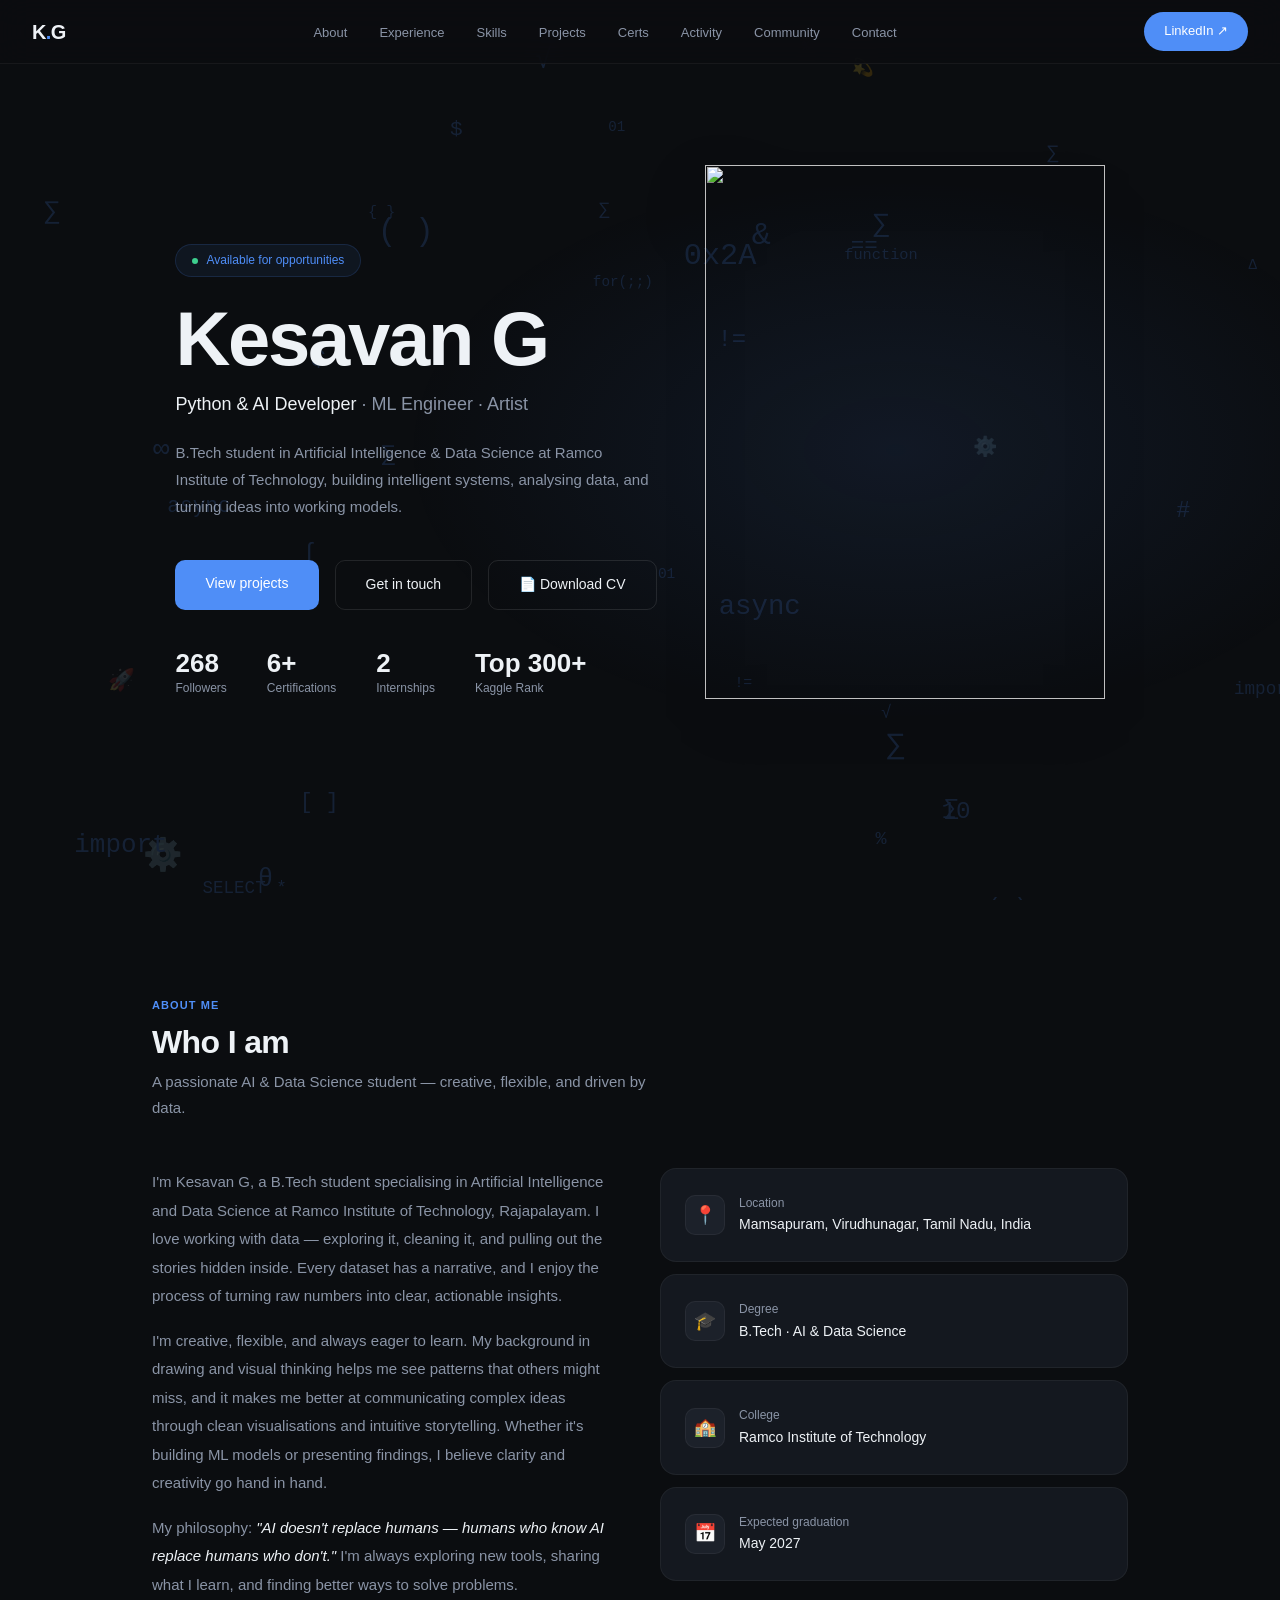
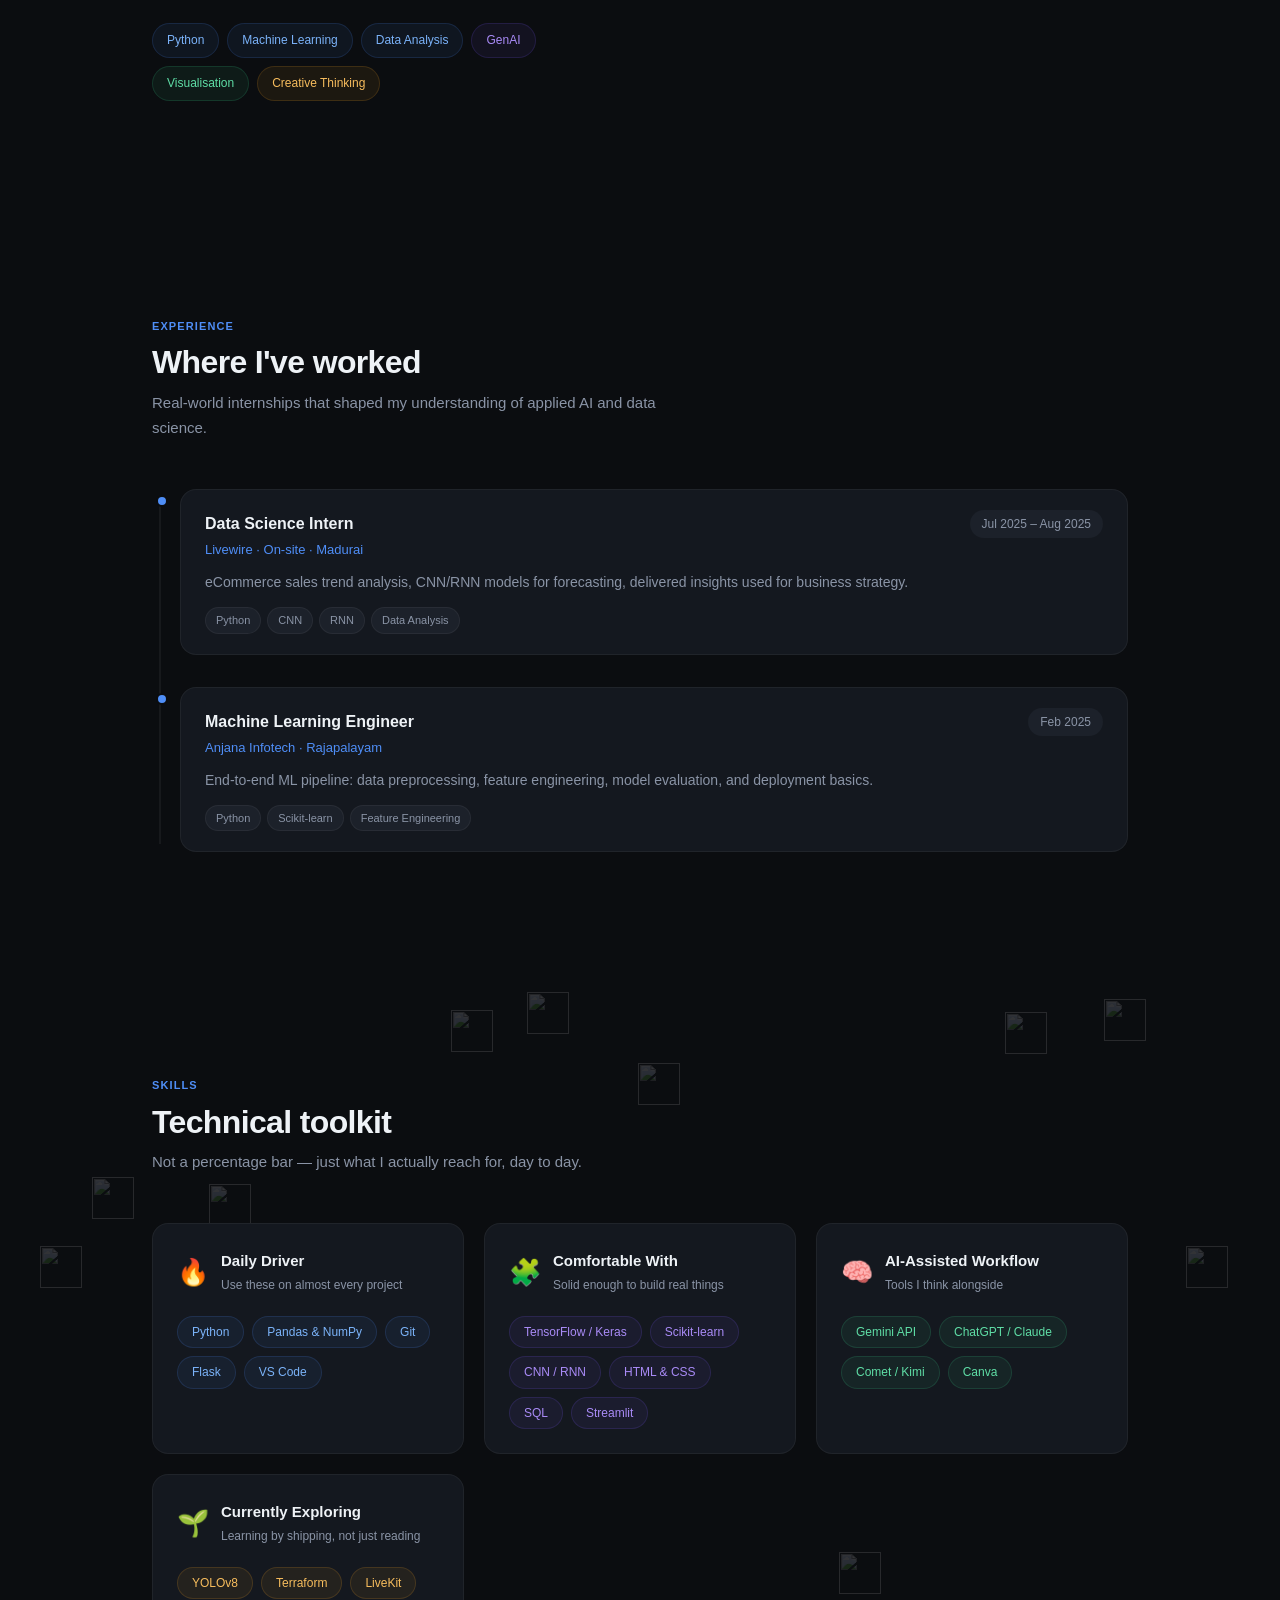
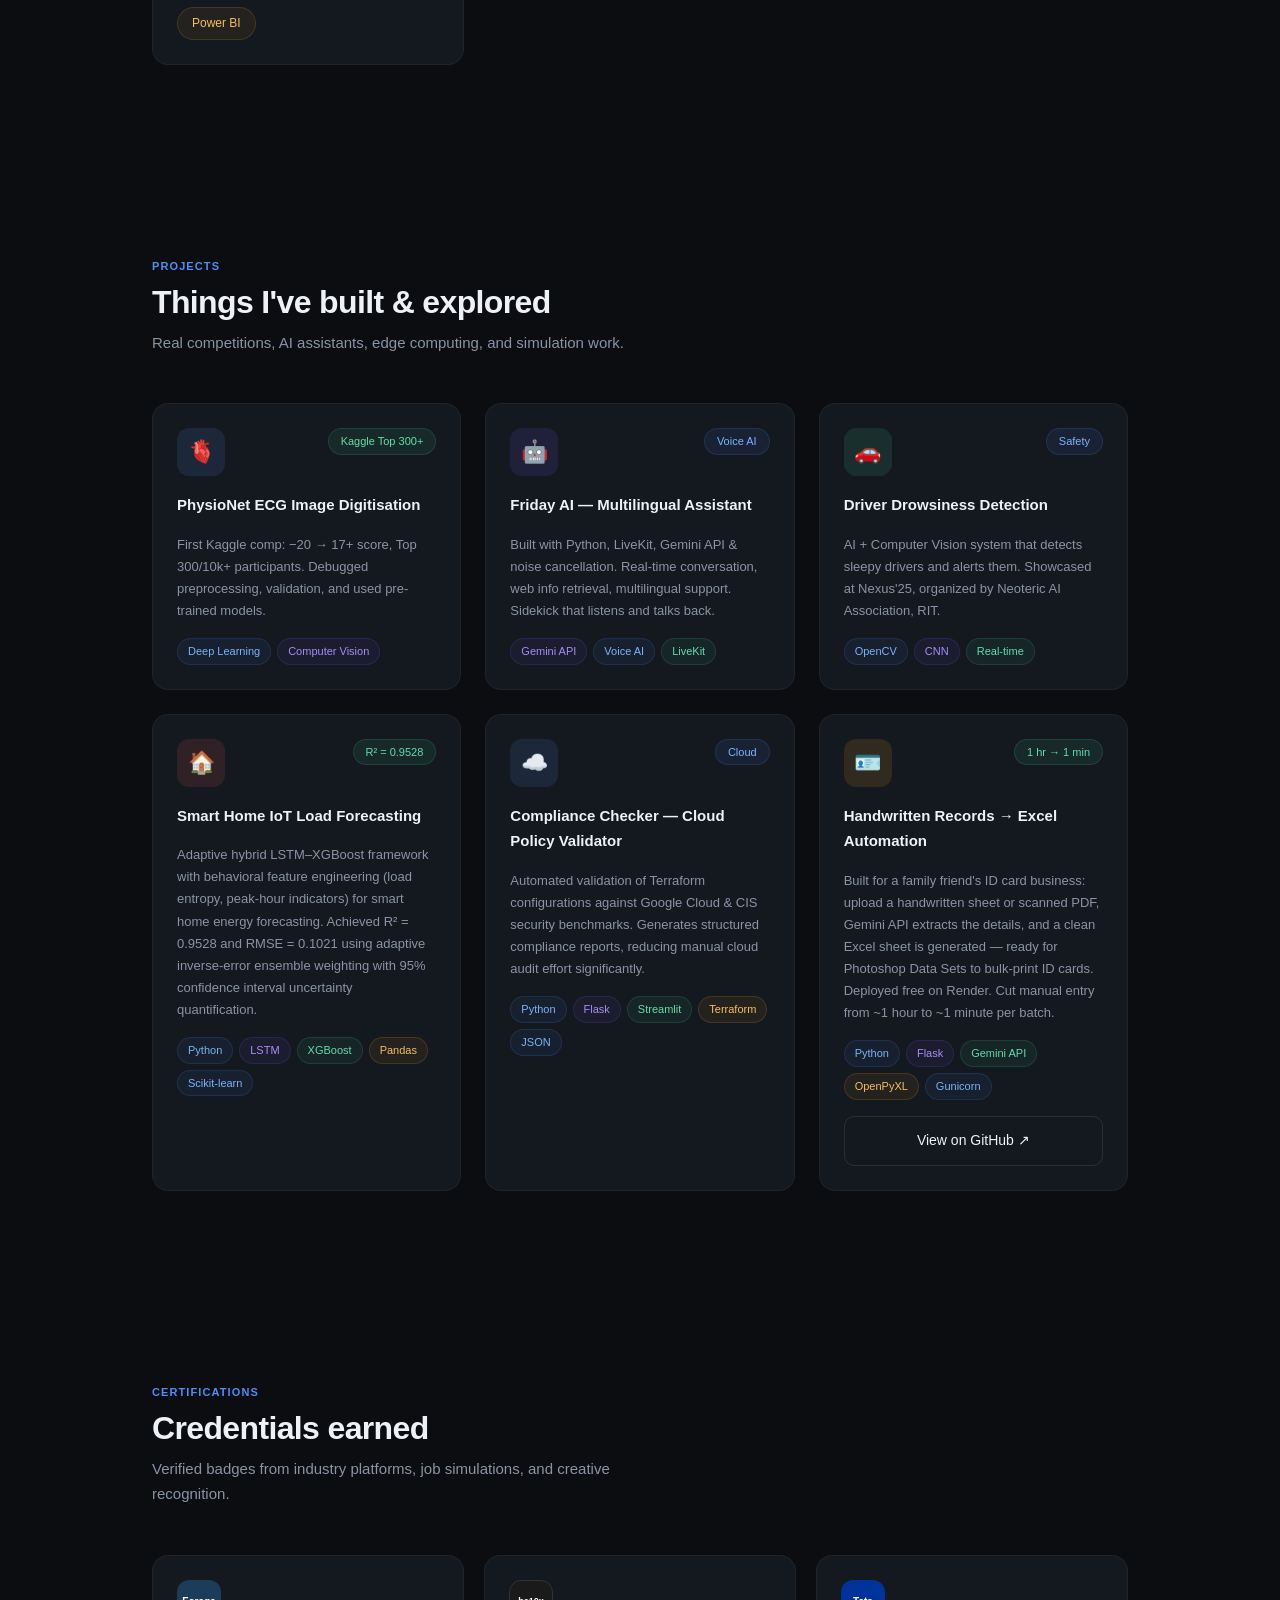
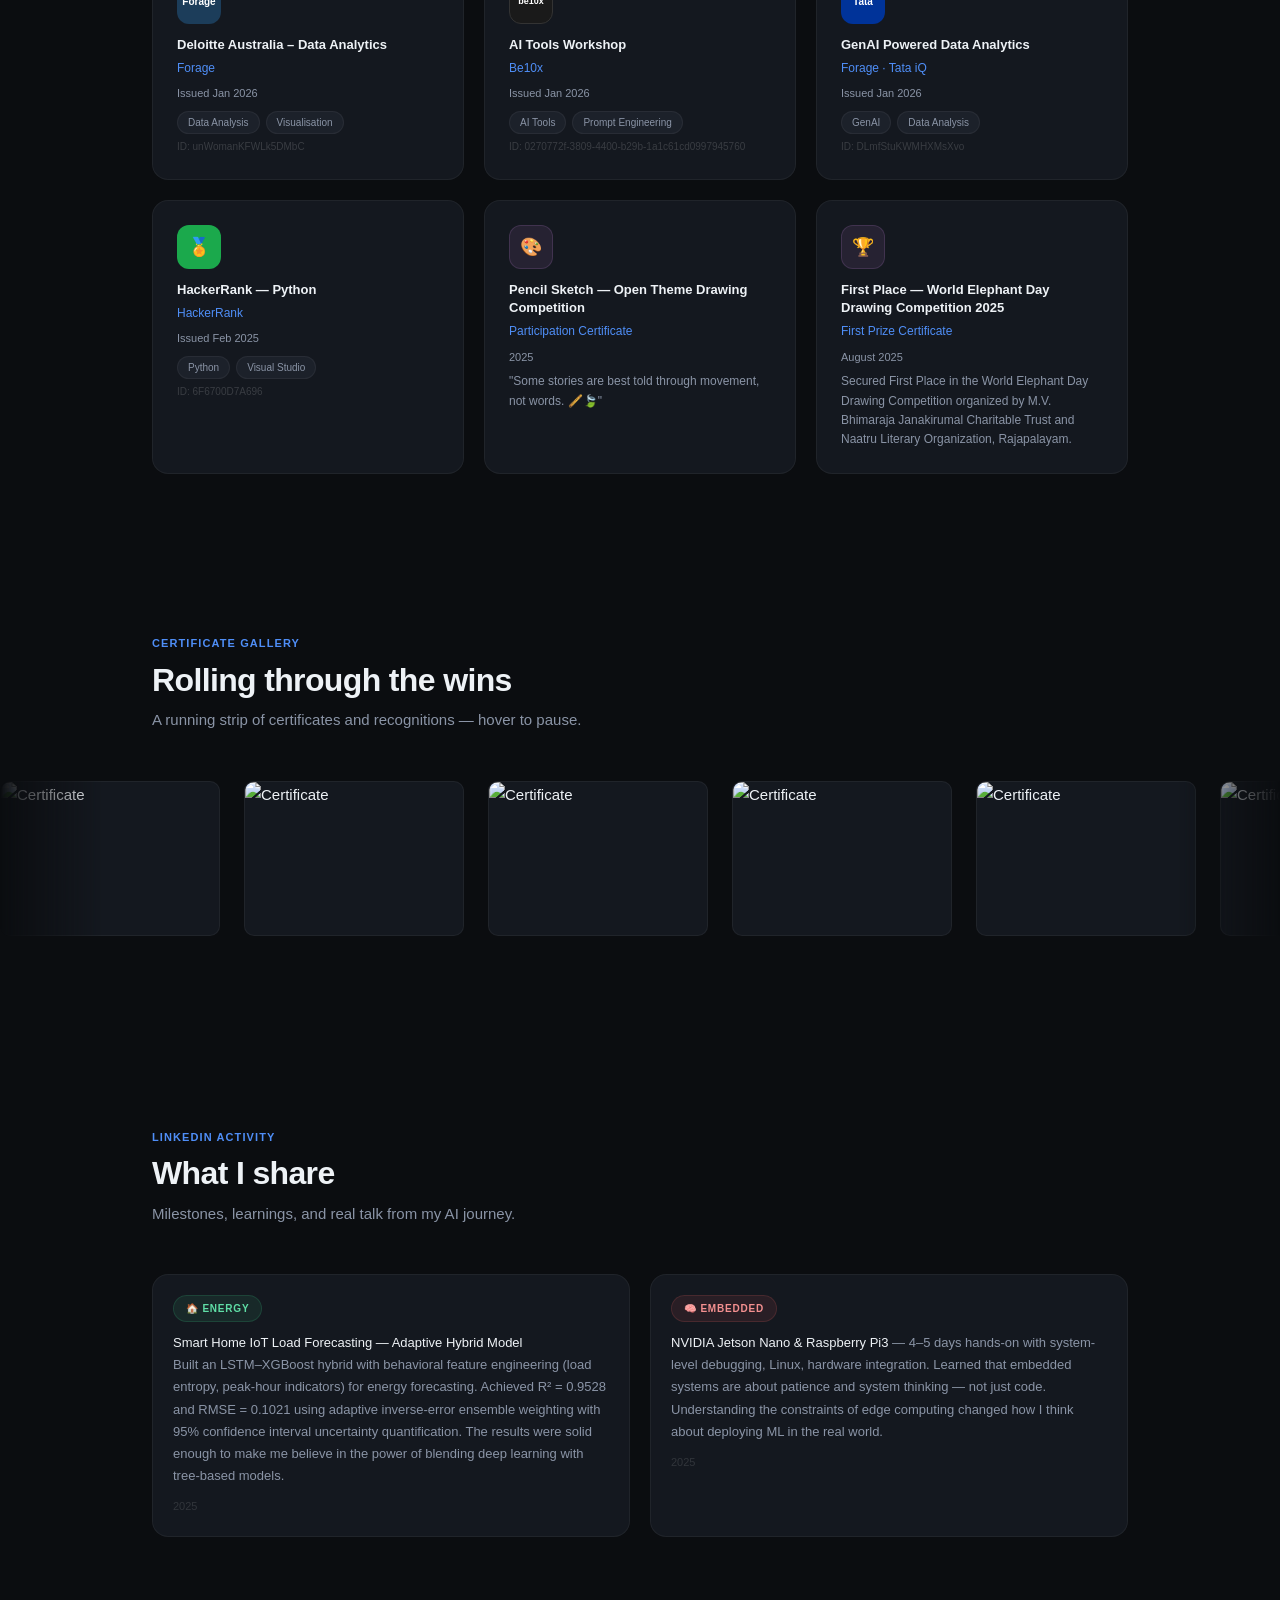
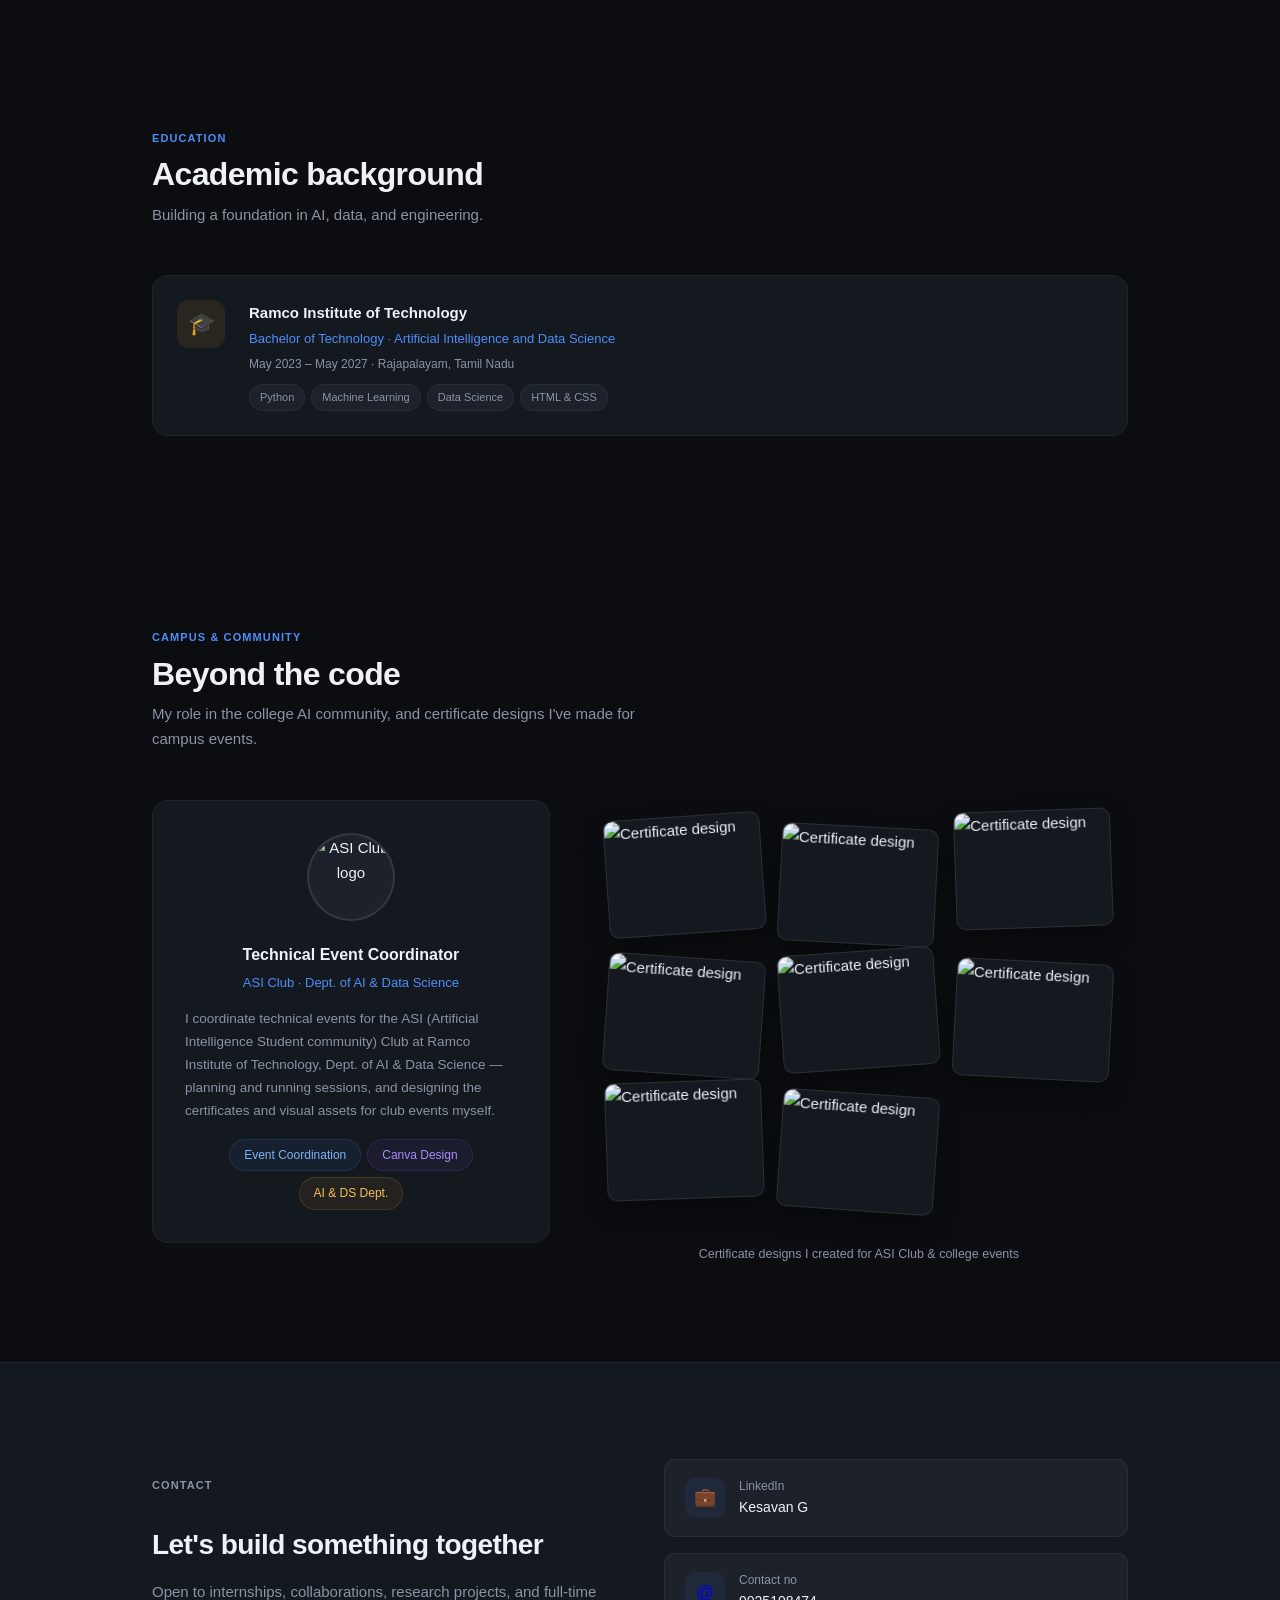
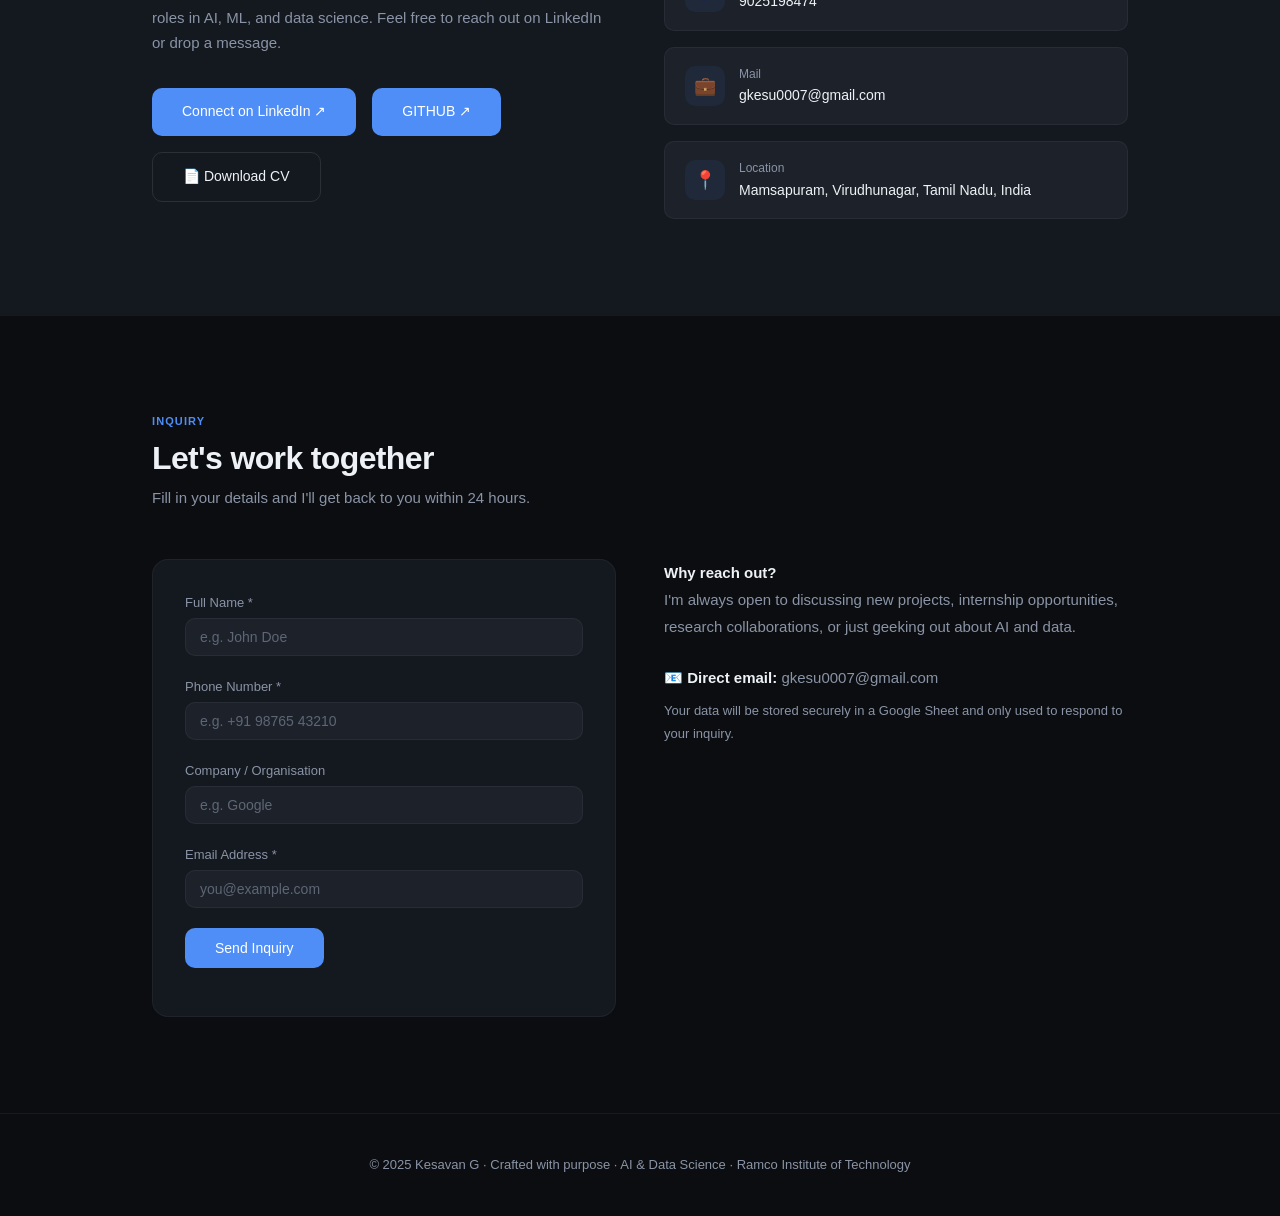
==== commit 6505ef44: "testing" ====
--- a/index.html
+++ b/index.html
@@ -1,1094 +1,2051 @@
 <!DOCTYPE html>
 <html lang="en">
 <head>
-<meta charset="UTF-8"/>
-<meta name="google-site-verification" content="cGQgBMmu-mJMNPFeXXg3-bYb6bFECRTdqWSzgqw-tqo"/>
-<meta name="viewport" content="width=device-width,initial-scale=1.0,viewport-fit=cover"/>
-<meta name="description" content="Kesavan G — AI &amp; Data Science student at Ramco Institute of Technology. Machine learning, data analysis, and a pencil that never stopped drawing."/>
-<title>Kesavan G — AI &amp; Data Science</title>
-<link rel="preconnect" href="https://fonts.googleapis.com"/>
-<link rel="preconnect" href="https://fonts.gstatic.com" crossorigin/>
-<link href="https://fonts.googleapis.com/css2?family=Syne:wght@600;700;800&family=Manrope:wght@300;400;500;600;700&family=IBM+Plex+Mono:wght@400;500&display=swap" rel="stylesheet"/>
-<style>
-/* ============ TOKENS ============ */
-:root{
-  --ink:#07090c;
-  --panel:#0d1015;
-  --panel2:#12161d;
-  --line:rgba(232,230,225,.08);
-  --line2:rgba(232,230,225,.16);
-  --bone:#e8e6e1;
-  --mute:#7b8290;
-  --amber:#f5b942;
-  --blue:#5b8cff;
-  --rose:#ff7a5c;
-  --mint:#6fe3b0;
-  --rad:4px;
-  --maxw:1180px;
-  --ease:cubic-bezier(.22,.8,.2,1);
-}
-*,*::before,*::after{box-sizing:border-box;margin:0;padding:0}
-html{scroll-behavior:smooth;-webkit-text-size-adjust:100%}
-body{
-  background:var(--ink);color:var(--bone);
-  font-family:'Manrope',system-ui,sans-serif;font-size:16px;line-height:1.65;
-  -webkit-font-smoothing:antialiased;overflow-x:hidden;
-}
-body.locked{overflow:hidden}
-::selection{background:var(--amber);color:#08090b}
-a{color:inherit}
-:focus-visible{outline:2px solid var(--amber);outline-offset:3px;border-radius:2px}
-img{max-width:100%;display:block}
-h1,h2,h3,h4{font-family:'Syne',sans-serif;font-weight:800;letter-spacing:-.03em;line-height:1.02}
-.mono{font-family:'IBM Plex Mono',monospace;font-size:12px;letter-spacing:.04em;color:var(--mute)}
-
-/* ============ PAGE FURNITURE ============ */
-.blueprint{position:fixed;inset:0;z-index:0;pointer-events:none;
-  background-image:linear-gradient(var(--line) 1px,transparent 1px),linear-gradient(90deg,var(--line) 1px,transparent 1px);
-  background-size:96px 96px;opacity:.55;
-  mask-image:radial-gradient(circle at 50% 30%,#000 10%,transparent 78%);
-  -webkit-mask-image:radial-gradient(circle at 50% 30%,#000 10%,transparent 78%);}
-.grain{position:fixed;inset:-150%;z-index:1;pointer-events:none;opacity:.035;
-  background-image:url("data:image/svg+xml,%3Csvg xmlns='http://www.w3.org/2000/svg' width='220' height='220'%3E%3Cfilter id='n'%3E%3CfeTurbulence type='fractalNoise' baseFrequency='.85' numOctaves='3'/%3E%3C/filter%3E%3Crect width='100%25' height='100%25' filter='url(%23n)'/%3E%3C/svg%3E");
-  animation:grainShift 8s steps(6) infinite}
-@keyframes grainShift{0%{transform:translate(0,0)}20%{transform:translate(-4%,3%)}40%{transform:translate(3%,-4%)}60%{transform:translate(-3%,-3%)}80%{transform:translate(4%,2%)}100%{transform:translate(0,0)}}
-#spot{position:fixed;width:520px;height:520px;border-radius:50%;pointer-events:none;z-index:1;
-  background:radial-gradient(circle,rgba(245,185,66,.09),transparent 65%);transform:translate(-50%,-50%);
-  transition:opacity .4s;opacity:0}
-#progress{position:fixed;top:0;left:0;height:2px;width:0;background:var(--amber);z-index:400}
-main{position:relative;z-index:2}
-
-/* ============ INTRO ============ */
-#intro{position:fixed;inset:0;z-index:900;background:var(--ink);display:grid;place-items:center;overflow:hidden}
-#intro .shutters{position:absolute;inset:0;display:grid;grid-template-columns:repeat(5,1fr)}
-#intro .shutters i{background:var(--ink);border-right:1px solid rgba(255,255,255,.03);transform:translateY(0)}
-#intro.done .shutters i{transition:transform 1s var(--ease);transform:translateY(-101%)}
-#intro.done .icore{opacity:0;transform:scale(.94);transition:opacity .4s,transform .6s var(--ease)}
-#intro.gone{pointer-events:none;visibility:hidden}
-.icore{position:relative;z-index:3;display:grid;justify-items:center;gap:26px;text-align:center}
-.iring{position:absolute;width:300px;height:300px;top:50%;left:50%;margin:-150px 0 0 -150px;border-radius:50%;
-  background:conic-gradient(from 0deg,transparent 0 62%,rgba(245,185,66,.55) 78%,transparent 92%);
-  mask:radial-gradient(circle,transparent 61%,#000 62%);-webkit-mask:radial-gradient(circle,transparent 61%,#000 62%);
-  animation:spin 2.4s linear infinite}
-@keyframes spin{to{transform:rotate(360deg)}}
-.imono{width:112px;height:112px}
-.imono path,.imono circle{fill:none;stroke:var(--bone);stroke-width:5;stroke-linecap:round;stroke-linejoin:round;
-  stroke-dasharray:360;stroke-dashoffset:360;animation:draw 1.5s var(--ease) forwards}
-.imono circle{stroke:var(--amber);stroke-width:1.5;animation-delay:.5s;stroke-dasharray:640;stroke-dashoffset:640}
-.imono path:nth-of-type(2){animation-delay:.28s}
-@keyframes draw{to{stroke-dashoffset:0}}
-.iname{font-family:'Syne',sans-serif;font-weight:700;font-size:13px;letter-spacing:.42em;text-indent:.42em;color:var(--mute)}
-.ibar{width:min(280px,60vw);height:1px;background:rgba(232,230,225,.12);position:relative;overflow:hidden}
-.ibar i{position:absolute;inset:0;background:var(--amber);transform-origin:left;transform:scaleX(0)}
-.icount{font-family:'IBM Plex Mono',monospace;font-size:11px;color:var(--mute);letter-spacing:.2em}
-.iskip{position:absolute;bottom:26px;right:26px;z-index:4;background:none;border:1px solid var(--line2);color:var(--mute);
-  font:500 11px 'IBM Plex Mono',monospace;padding:7px 14px;border-radius:40px;cursor:pointer;letter-spacing:.1em}
-.iskip:hover{color:var(--bone);border-color:var(--bone)}
-
-/* ============ NAV ============ */
-header{position:fixed;top:0;left:0;right:0;z-index:300;backdrop-filter:blur(14px);
-  background:rgba(7,9,12,.72);border-bottom:1px solid transparent;transition:border-color .3s,background .3s}
-header.stuck{border-color:var(--line);background:rgba(7,9,12,.92)}
-.navbar{max-width:var(--maxw);margin:0 auto;padding:16px 28px;display:flex;align-items:center;justify-content:space-between;gap:20px}
-.brand{display:flex;align-items:center;gap:10px;text-decoration:none;font-family:'Syne',sans-serif;font-weight:800;font-size:17px;letter-spacing:-.02em}
-.brand em{width:7px;height:7px;background:var(--amber);border-radius:50%;display:block}
-.navlinks{display:flex;gap:26px;list-style:none}
-.navlinks a{text-decoration:none;font-size:13.5px;font-weight:500;color:var(--mute);position:relative;padding:2px 0;transition:color .25s}
-.navlinks a::after{content:'';position:absolute;left:0;right:100%;bottom:-2px;height:1px;background:var(--amber);transition:right .3s var(--ease)}
-.navlinks a:hover,.navlinks a.on{color:var(--bone)}
-.navlinks a:hover::after,.navlinks a.on::after{right:0}
-.navend{display:flex;align-items:center;gap:12px}
-.hire{display:inline-flex;align-items:center;gap:8px;font-size:12.5px;font-weight:600;color:var(--bone);
-  border:1px solid var(--line2);padding:8px 16px;border-radius:40px;text-decoration:none;transition:border-color .25s,color .25s}
-.hire b{width:6px;height:6px;border-radius:50%;background:var(--mint);box-shadow:0 0 0 0 rgba(111,227,176,.5);animation:ping 2.4s infinite}
-@keyframes ping{50%{box-shadow:0 0 0 6px rgba(111,227,176,0)}}
-.hire:hover{border-color:var(--mint);color:var(--mint)}
-#corner{position:fixed;top:0;right:0;width:26px;height:26px;z-index:350;cursor:default}
-.burger{display:none;background:none;border:1px solid var(--line2);border-radius:40px;padding:8px 12px;color:var(--bone);cursor:pointer;font-size:12px}
-#drawer{display:none;position:fixed;inset:57px 0 auto 0;z-index:290;background:var(--panel);border-bottom:1px solid var(--line);padding:18px 28px 26px}
-#drawer.open{display:grid;gap:14px}
-#drawer a{text-decoration:none;color:var(--mute);font-size:17px;font-family:'Syne',sans-serif;font-weight:700}
-
-/* ============ SHELL ============ */
-.wrap{max-width:var(--maxw);margin:0 auto;padding:0 28px}
-section{padding:110px 0;position:relative}
-.sechead{display:flex;align-items:flex-end;justify-content:space-between;gap:24px;flex-wrap:wrap;
-  border-bottom:1px solid var(--line);padding-bottom:18px;margin-bottom:46px}
-.sechead h2{font-size:clamp(28px,4.4vw,46px)}
-.sechead p{color:var(--mute);font-size:14.5px;max-width:42ch}
-.rise{opacity:0;transform:translateY(22px);transition:opacity .7s var(--ease),transform .7s var(--ease)}
-.rise.in{opacity:1;transform:none}
-
-/* ============ HERO ============ */
-#top{padding:132px 0 0;min-height:100svh;display:flex;flex-direction:column;justify-content:center}
-.hero{display:grid;grid-template-columns:1.25fr .75fr;gap:40px;align-items:end}
-.kicker{display:inline-flex;align-items:center;gap:10px;font-family:'IBM Plex Mono',monospace;font-size:11.5px;color:var(--amber);
-  border:1px solid rgba(245,185,66,.25);background:rgba(245,185,66,.06);padding:6px 14px;border-radius:40px;margin-bottom:22px}
-.bigname{font-size:clamp(52px,12.5vw,148px);line-height:.86;letter-spacing:-.055em}
-.bigname .out{color:transparent;-webkit-text-stroke:1.4px rgba(232,230,225,.45);display:block}
-.bigname .out em{font-style:normal;color:var(--amber);-webkit-text-stroke:0}
-.ch{display:inline-block;opacity:0;transform:translateY(.5em) rotate(4deg)}
-.lede{color:var(--mute);font-size:17px;line-height:1.75;max-width:46ch;margin:26px 0 30px}
-.lede b{color:var(--bone);font-weight:600}
-.actions{display:flex;gap:12px;flex-wrap:wrap}
-.btn{display:inline-flex;align-items:center;gap:9px;padding:13px 24px;border-radius:40px;font-size:14px;font-weight:600;
-  text-decoration:none;border:1px solid var(--line2);color:var(--bone);background:transparent;cursor:pointer;
-  transition:background .25s,color .25s,border-color .25s,transform .25s var(--ease)}
-.btn:hover{transform:translateY(-2px);border-color:var(--bone)}
-.btn.fill{background:var(--amber);border-color:var(--amber);color:#0a0a0a}
-.btn.fill:hover{background:#ffd479;border-color:#ffd479}
-.btn.sm{padding:8px 16px;font-size:12.5px}
-.portrait{position:relative;justify-self:center;width:100%;max-width:360px}
-.portrait .halo{position:absolute;inset:-6% -12% 6% -12%;border-radius:50% 50% 46% 46%;
-  background:radial-gradient(circle at 50% 60%,rgba(245,185,66,.16),transparent 62%);filter:blur(6px)}
-.portrait .dash{position:absolute;inset:auto 0 4% 0;height:280px;border-radius:50%;border:1px dashed rgba(91,140,255,.22);animation:spin 26s linear infinite}
-.portrait img{position:relative;width:100%;filter:drop-shadow(0 30px 50px rgba(0,0,0,.65));animation:bob 9s ease-in-out infinite}
-@keyframes bob{50%{transform:translateY(-12px)}}
-.tagchip{position:absolute;font-family:'IBM Plex Mono',monospace;font-size:10.5px;padding:5px 11px;border-radius:40px;
-  background:rgba(13,16,21,.9);border:1px solid var(--line2);white-space:nowrap;backdrop-filter:blur(6px)}
-.tagchip.a{top:14%;left:-10%;color:var(--amber)}
-.tagchip.b{top:46%;right:-12%;color:var(--blue)}
-.tagchip.c{bottom:16%;left:-4%;color:var(--mint)}
-.ticker{margin-top:74px;border-top:1px solid var(--line);border-bottom:1px solid var(--line);overflow:hidden;padding:15px 0;
-  mask-image:linear-gradient(90deg,transparent,#000 6%,#000 94%,transparent);
-  -webkit-mask-image:linear-gradient(90deg,transparent,#000 6%,#000 94%,transparent)}
-.ticker .run{display:flex;gap:44px;width:max-content;animation:slide 34s linear infinite;font-family:'Syne',sans-serif;
-  font-weight:700;font-size:15px;letter-spacing:.02em;color:var(--mute);align-items:center}
-.ticker:hover .run{animation-play-state:paused}
-.ticker .run span{display:flex;align-items:center;gap:44px;white-space:nowrap}
-.ticker .run i{color:var(--amber);font-style:normal}
-@keyframes slide{to{transform:translateX(-50%)}}
-.stats{display:grid;grid-template-columns:repeat(4,1fr);gap:1px;background:var(--line);border-bottom:1px solid var(--line)}
-.stats div{background:var(--ink);padding:24px 20px}
-.stats b{display:block;font-family:'Syne',sans-serif;font-size:34px;font-weight:800;letter-spacing:-.04em}
-.stats small{color:var(--mute);font-size:12.5px}
-
-/* ============ ABOUT ============ */
-#about .cols{display:grid;grid-template-columns:1.15fr .85fr;gap:54px;align-items:start}
-#about p{color:var(--mute);margin-bottom:18px;max-width:62ch}
-#about p strong{color:var(--bone);font-weight:600}
-.pullquote{font-family:'Syne',sans-serif;font-weight:700;font-size:20px;line-height:1.35;color:var(--bone);
-  border-left:2px solid var(--amber);padding-left:20px;margin:30px 0 0}
-.facts{display:grid;gap:1px;background:var(--line);border:1px solid var(--line)}
-.facts div{background:var(--panel);padding:16px 20px;display:flex;justify-content:space-between;gap:18px;align-items:baseline}
-.facts dt{font-family:'IBM Plex Mono',monospace;font-size:11.5px;color:var(--mute);white-space:nowrap}
-.facts dd{font-size:14px;text-align:right}
-
-/* ============ EXPERIENCE ============ */
-.roles{display:grid;gap:0;border-top:1px solid var(--line)}
-.role{display:grid;grid-template-columns:150px 1fr;gap:28px;padding:30px 0;border-bottom:1px solid var(--line);position:relative}
-.role::before{content:'';position:absolute;left:-28px;right:-28px;top:0;bottom:0;background:var(--panel);opacity:0;transition:opacity .3s;z-index:-1}
-.role:hover::before{opacity:.6}
-.role .when{font-family:'IBM Plex Mono',monospace;font-size:12px;color:var(--mute);padding-top:5px}
-.role h3{font-size:21px}
-.role .org{color:var(--amber);font-size:13.5px;margin-top:5px;font-weight:600}
-.role p{color:var(--mute);font-size:14.5px;margin-top:10px;max-width:64ch}
-.chips{display:flex;flex-wrap:wrap;gap:7px;margin-top:14px}
-.chip{font-size:11.5px;padding:4px 11px;border-radius:40px;border:1px solid var(--line2);color:var(--mute)}
-
-/* ============ SKILLS (accordion) ============ */
-#skills{background:var(--panel);border-top:1px solid var(--line);border-bottom:1px solid var(--line)}
-.stack{border-top:1px solid var(--line)}
-.sk{border-bottom:1px solid var(--line)}
-.sk>button{width:100%;background:none;border:0;color:inherit;font:inherit;cursor:pointer;text-align:left;
-  display:flex;align-items:center;gap:18px;padding:22px 4px;transition:padding-left .3s var(--ease)}
-.sk>button:hover{padding-left:12px}
-.sk .dot{width:9px;height:9px;border-radius:50%;flex:0 0 auto;background:var(--mute);transition:background .3s,box-shadow .3s}
-.sk[data-open="1"] .dot{background:var(--amber);box-shadow:0 0 0 5px rgba(245,185,66,.12)}
-.sk h3{font-size:clamp(20px,3vw,30px);flex:1;transition:color .3s}
-.sk[data-open="1"] h3{color:var(--bone)}
-.sk h3 small{display:block;font-family:'Manrope',sans-serif;font-size:13px;font-weight:400;color:var(--mute);letter-spacing:0;margin-top:5px}
-.sk .count{font-family:'IBM Plex Mono',monospace;font-size:12px;color:var(--mute)}
-.sk .plus{width:14px;height:14px;position:relative;flex:0 0 auto}
-.sk .plus::before,.sk .plus::after{content:'';position:absolute;background:var(--bone);transition:transform .35s var(--ease)}
-.sk .plus::before{left:0;right:0;top:6.5px;height:1px}
-.sk .plus::after{top:0;bottom:0;left:6.5px;width:1px}
-.sk[data-open="1"] .plus::after{transform:scaleY(0)}
-.sk .body{display:grid;grid-template-rows:0fr;transition:grid-template-rows .45s var(--ease)}
-.sk[data-open="1"] .body{grid-template-rows:1fr}
-.sk .body>div{overflow:hidden}
-.sk .body .inner{display:flex;flex-wrap:wrap;gap:8px;padding:0 0 26px 27px}
-.pill{font-size:13px;font-weight:500;padding:7px 15px;border-radius:40px;border:1px solid var(--line2);background:var(--panel2);
-  transition:transform .2s var(--ease),border-color .2s,color .2s;position:relative}
-.pill:hover{transform:translateY(-2px);border-color:var(--amber);color:var(--amber)}
-.logos{display:flex;flex-wrap:wrap;gap:10px;margin-top:40px}
-.logo{display:flex;align-items:center;gap:8px;padding:9px 14px;border:1px solid var(--line);border-radius:40px;background:var(--panel2);
-  font-size:12px;color:var(--mute);transition:border-color .25s,color .25s}
-.logo:hover{border-color:var(--line2);color:var(--bone)}
-.logo img{width:17px;height:17px;opacity:.85}
-
-/* ============ PROJECTS (hover list) ============ */
-.plist{border-top:1px solid var(--line)}
-.prow{border-bottom:1px solid var(--line);position:relative}
-.prow .head{display:grid;grid-template-columns:1fr auto auto;gap:22px;align-items:center;padding:26px 4px;cursor:pointer}
-.prow .head:hover{padding-left:14px;transition:padding-left .35s var(--ease)}
-.prow h3{font-size:clamp(20px,3vw,32px);color:var(--bone);transition:color .3s}
-.prow:hover h3{color:var(--amber)}
-.prow .badge{font-family:'IBM Plex Mono',monospace;font-size:11px;color:var(--mute);border:1px solid var(--line2);
-  padding:4px 11px;border-radius:40px;white-space:nowrap}
-.prow .go{font-size:20px;color:var(--mute);transition:transform .3s var(--ease),color .3s}
-.prow:hover .go{color:var(--amber);transform:rotate(45deg)}
-.prow[data-open="1"] .go{transform:rotate(90deg)}
-.prow .panel{display:grid;grid-template-rows:0fr;transition:grid-template-rows .45s var(--ease)}
-.prow[data-open="1"] .panel{grid-template-rows:1fr}
-.prow .panel>div{overflow:hidden}
-.pbody{display:grid;grid-template-columns:260px 1fr;gap:26px;padding:0 4px 30px;align-items:start}
-.pbody .shot{border:1px solid var(--line2);border-radius:var(--rad);overflow:hidden;background:var(--panel);aspect-ratio:4/3;
-  display:grid;place-items:center;font-size:52px}
-.pbody .shot img{width:100%;height:100%;object-fit:cover}
-.pbody p{color:var(--mute);font-size:14.5px;max-width:60ch}
-.pfoot{display:flex;gap:10px;align-items:center;margin-top:16px;flex-wrap:wrap}
-#peek{position:fixed;width:230px;height:170px;border:1px solid var(--line2);border-radius:var(--rad);overflow:hidden;
-  pointer-events:none;z-index:250;opacity:0;transform:translate(-50%,-50%) scale(.9) rotate(-3deg);
-  transition:opacity .25s,transform .35s var(--ease);background:var(--panel);display:grid;place-items:center;font-size:54px}
-#peek img{width:100%;height:100%;object-fit:cover}
-#peek.show{opacity:1;transform:translate(-50%,-50%) scale(1) rotate(-3deg)}
-
-/* ============ CERTS ============ */
-.certs{display:grid;grid-template-columns:repeat(auto-fill,minmax(258px,1fr));gap:1px;background:var(--line);border:1px solid var(--line)}
-.cert{background:var(--panel);padding:22px;display:flex;flex-direction:column;gap:7px;position:relative;transition:background .3s}
-.cert:hover{background:var(--panel2)}
-.cert .by{font-family:'IBM Plex Mono',monospace;font-size:11px;color:var(--amber)}
-.cert h4{font-size:15.5px;font-family:'Manrope',sans-serif;font-weight:700;letter-spacing:0;line-height:1.35}
-.cert .on{font-size:12.5px;color:var(--mute)}
-.cert .cid{font-family:'IBM Plex Mono',monospace;font-size:10px;color:rgba(232,230,225,.14);word-break:break-all;margin-top:auto;padding-top:10px}
-.cert .note{font-size:13px;color:var(--mute)}
-.gallery{margin-top:56px;overflow:hidden;
-  mask-image:linear-gradient(90deg,transparent,#000 7%,#000 93%,transparent);
-  -webkit-mask-image:linear-gradient(90deg,transparent,#000 7%,#000 93%,transparent)}
-.gallery .run{display:flex;gap:14px;width:max-content;animation:slide 52s linear infinite}
-.gallery:hover .run{animation-play-state:paused}
-.gallery figure{width:212px;height:150px;border:1px solid var(--line);border-radius:var(--rad);overflow:hidden;flex:0 0 auto;
-  filter:grayscale(1) contrast(.9);opacity:.6;transition:filter .4s,opacity .4s,transform .4s var(--ease)}
-.gallery figure:hover{filter:none;opacity:1;transform:scale(1.06)}
-.gallery img{width:100%;height:100%;object-fit:cover}
-
-/* ============ NOTES / EDUCATION ============ */
-.notes{display:grid;grid-template-columns:repeat(auto-fit,minmax(300px,1fr));gap:22px}
-.note{border:1px solid var(--line);border-radius:var(--rad);padding:24px;background:var(--panel)}
-.note h4{font-family:'Manrope',sans-serif;font-weight:700;font-size:15.5px;letter-spacing:0;margin-bottom:9px}
-.note p{color:var(--mute);font-size:14px}
-.note .when{font-family:'IBM Plex Mono',monospace;font-size:11px;color:rgba(232,230,225,.2);margin-top:14px;display:block}
-.edu{display:grid;grid-template-columns:1fr auto;gap:26px;align-items:center;border:1px solid var(--line);
-  border-left:2px solid var(--amber);border-radius:var(--rad);padding:30px;background:var(--panel)}
-.edu h3{font-size:24px}
-.edu .deg{color:var(--amber);font-size:14px;margin-top:7px}
-.edu .yr{font-family:'IBM Plex Mono',monospace;font-size:12px;color:var(--mute);margin-top:6px}
-
-/* ============ COMMUNITY ============ */
-.community{display:grid;grid-template-columns:.9fr 1.1fr;gap:44px;align-items:start}
-.asi{border:1px solid var(--line);border-radius:var(--rad);padding:28px;background:var(--panel)}
-.asi .av{width:76px;height:76px;border-radius:50%;overflow:hidden;border:1px solid var(--line2);margin-bottom:18px}
-.asi .av img{width:100%;height:100%;object-fit:cover}
-.asi h3{font-size:20px}
-.asi .org{color:var(--amber);font-size:13px;margin:6px 0 14px;font-family:'IBM Plex Mono',monospace}
-.asi p{color:var(--mute);font-size:14px}
-.collage{display:grid;grid-template-columns:repeat(4,1fr);gap:10px}
-.collage figure{border:1px solid var(--line);border-radius:var(--rad);overflow:hidden;aspect-ratio:1/1;
-  transition:transform .45s var(--ease),border-color .3s,box-shadow .45s}
-.collage figure:hover{transform:scale(1.9);z-index:30;border-color:var(--amber);box-shadow:0 26px 60px rgba(0,0,0,.7)}
-.collage img{width:100%;height:100%;object-fit:cover}
-.cap{color:var(--mute);font-size:12.5px;margin-top:18px}
-
-/* ============ CONTACT ============ */
-#contact{background:var(--panel);border-top:1px solid var(--line)}
-.talk{display:grid;grid-template-columns:1fr 1fr;gap:54px;align-items:start}
-.talk h2{font-size:clamp(34px,6vw,64px);line-height:.95}
-.talk h2 span{-webkit-text-stroke:1.2px rgba(232,230,225,.5);color:transparent}
-.talk .sub{color:var(--mute);margin:20px 0 28px;max-width:40ch}
-.links{display:grid;gap:1px;background:var(--line);border:1px solid var(--line)}
-.links a,.links div{background:var(--panel2);padding:15px 18px;display:flex;justify-content:space-between;gap:16px;
-  text-decoration:none;align-items:center;transition:background .25s}
-.links a:hover{background:#181d25}
-.links .k{font-family:'IBM Plex Mono',monospace;font-size:11.5px;color:var(--mute)}
-.links .v{font-size:14px}
-form .f{margin-bottom:16px}
-form label{display:block;font-family:'IBM Plex Mono',monospace;font-size:11px;color:var(--mute);margin-bottom:7px}
-form input{width:100%;padding:13px 15px;background:var(--ink);border:1px solid var(--line);border-radius:var(--rad);
-  color:var(--bone);font:400 14.5px 'Manrope',sans-serif;transition:border-color .25s}
-form input:focus{outline:none;border-color:var(--amber)}
-form input::placeholder{color:#4d535e}
-.send{width:100%;padding:14px;background:var(--amber);color:#0a0a0a;border:0;border-radius:40px;font:700 14.5px 'Manrope',sans-serif;
-  cursor:pointer;transition:background .25s,transform .25s var(--ease)}
-.send:hover{background:#ffd479;transform:translateY(-2px)}
-#fmsg{margin-top:12px;font-size:13.5px;color:var(--mint);min-height:20px}
-#fmsg.bad{color:var(--rose)}
-
-/* ============ FOOTER ============ */
-footer{border-top:1px solid var(--line);padding:34px 0}
-.foot{display:flex;justify-content:space-between;gap:20px;flex-wrap:wrap;align-items:center;color:var(--mute);font-size:13px}
-.foot a{color:var(--mute);text-decoration:none;margin-left:20px}
-.foot a:hover{color:var(--bone)}
-
-/* ============ STUDIO (hidden admin) ============ */
-#studio{position:fixed;top:0;right:0;bottom:0;width:390px;max-width:100vw;background:var(--panel);z-index:500;
-  border-left:1px solid var(--line2);transform:translateX(102%);transition:transform .45s var(--ease);
-  overflow-y:auto;box-shadow:-24px 0 60px rgba(0,0,0,.6)}
-#studio.open{transform:none}
-.sthead{position:sticky;top:0;background:var(--panel);border-bottom:1px solid var(--line);padding:18px 22px;
-  display:flex;justify-content:space-between;align-items:center;z-index:2}
-.sthead b{font-family:'Syne',sans-serif;font-size:14px}
-.sthead span{font-family:'IBM Plex Mono',monospace;font-size:10.5px;color:var(--mute);display:block;margin-top:2px}
-.stclose{background:none;border:1px solid var(--line2);color:var(--mute);border-radius:40px;padding:5px 12px;cursor:pointer;font-size:12px}
-.tabs{display:flex;gap:6px;padding:16px 22px 0;flex-wrap:wrap}
-.tabs button{background:var(--panel2);border:1px solid var(--line);color:var(--mute);border-radius:40px;padding:6px 13px;
-  font:500 12px 'Manrope',sans-serif;cursor:pointer}
-.tabs button.on{background:var(--amber);border-color:var(--amber);color:#0a0a0a}
-.pane{display:none;padding:18px 22px 30px}
-.pane.on{display:block}
-.pane input,.pane textarea,.pane select{width:100%;padding:10px 13px;background:var(--ink);border:1px solid var(--line);
-  border-radius:var(--rad);color:var(--bone);font:400 13px 'Manrope',sans-serif;margin-bottom:9px}
-.pane textarea{min-height:76px;resize:vertical}
-.pane input:focus,.pane textarea:focus,.pane select:focus{outline:none;border-color:var(--amber)}
-.save{width:100%;padding:11px;background:var(--amber);color:#0a0a0a;border:0;border-radius:40px;font:700 13px 'Manrope',sans-serif;cursor:pointer}
-.save:hover{background:#ffd479}
-.hint{font-size:11.5px;color:var(--mute);margin:10px 0 18px;line-height:1.6}
-.itemlist{border-top:1px solid var(--line);margin-top:16px;padding-top:12px}
-.itemlist .it{display:flex;justify-content:space-between;gap:12px;align-items:center;padding:8px 0;border-bottom:1px solid var(--line);font-size:12.5px}
-.itemlist .it button{background:none;border:1px solid var(--line2);color:var(--rose);border-radius:40px;padding:3px 10px;font-size:11px;cursor:pointer}
-.tools{display:flex;gap:8px;margin-top:14px;flex-wrap:wrap}
-.tools button{flex:1;background:var(--panel2);border:1px solid var(--line2);color:var(--bone);border-radius:40px;
-  padding:9px;font:600 12px 'Manrope',sans-serif;cursor:pointer}
-.tools button:hover{border-color:var(--amber);color:var(--amber)}
-#toast{position:fixed;left:50%;bottom:26px;transform:translate(-50%,20px);background:var(--bone);color:#0a0a0a;
-  padding:11px 20px;border-radius:40px;font:600 13px 'Manrope',sans-serif;z-index:600;opacity:0;pointer-events:none;transition:.3s var(--ease)}
-#toast.show{opacity:1;transform:translate(-50%,0)}
-.delbtn{position:absolute;top:8px;right:8px;background:var(--ink);border:1px solid var(--line2);color:var(--rose);
-  border-radius:40px;padding:2px 9px;font-size:11px;cursor:pointer;display:none;z-index:5}
-body.editing .delbtn{display:block}
-
-/* ============ RESPONSIVE ============ */
-@media(max-width:960px){
-  .hero{grid-template-columns:1fr;gap:34px}
-  .portrait{max-width:280px;margin-top:10px}
-  #about .cols,.talk,.community{grid-template-columns:1fr;gap:34px}
-  .stats{grid-template-columns:repeat(2,1fr)}
-  .collage{grid-template-columns:repeat(3,1fr)}
-}
-@media(max-width:720px){
-  .navlinks,.hire{display:none}
-  .burger{display:block}
-  section{padding:76px 0}
-  .role{grid-template-columns:1fr;gap:10px}
-  .pbody{grid-template-columns:1fr}
-  .prow .head{grid-template-columns:1fr auto;gap:12px}
-  .prow .badge{display:none}
-  #peek{display:none}
-  .collage figure:hover{transform:none}
-  .wrap{padding:0 20px}
-  #corner{width:44px;height:44px}
-}
-@media(prefers-reduced-motion:reduce){
-  *{animation-duration:.01ms!important;animation-iteration-count:1!important;transition-duration:.01ms!important}
-  html{scroll-behavior:auto}
-}
-</style>
+    <meta name="google-site-verification" content="cGQgBMmu-mJMNPFeXXg3-bYb6bFECRTdqWSzgqw-tqo" />
+    <meta charset="UTF-8" />
+    <meta name="viewport" content="width=device-width, initial-scale=1.0, viewport-fit=cover" />
+    <title>Kesavan G — AI & Data Science Portfolio</title>
+    <link href="https://fonts.googleapis.com/css2?family=Google+Sans:wght@400;500;600;700&display=swap" rel="stylesheet" />
+    <style>
+        /* ── Reset & Base ── */
+        *,
+        *::before,
+        *::after {
+            box-sizing: border-box;
+            margin: 0;
+            padding: 0;
+        }
+
+        :root {
+            --bg: #0b0d10;
+            --bg2: #14181f;
+            --bg3: #1c212a;
+            --border: #ffffff0d;
+            --border2: #ffffff1a;
+            --text: #eef2f6;
+            --muted: #8a94a6;
+            --accent: #4f8ef7;
+            --accent2: #7c5cfc;
+            --green: #3ecf8e;
+            --amber: #f5a623;
+            --radius: 16px;
+            --radius-sm: 10px;
+        }
+
+        html {
+            scroll-behavior: auto;
+        }
+
+        body {
+            background: var(--bg);
+            color: var(--text);
+            font-family: 'Google Sans', 'Inter', sans-serif;
+            font-size: 15px;
+            line-height: 1.7;
+            -webkit-font-smoothing: antialiased;
+        }
+
+        /* ── Typography ── */
+        h1,
+        h2,
+        h3,
+        h4 {
+            font-weight: 600;
+            letter-spacing: -0.02em;
+        }
+
+        /* ── Container ── */
+        .container {
+            max-width: 1040px;
+            margin: 0 auto;
+            padding: 0 2rem;
+        }
+
+        /* ── Section-change transition ──
+           A soft zoom + drift + blur applied to the whole content wrapper,
+           instead of a hard shutter-style cover. Feels like the page gently
+           drifts and settles into focus, rather than snapping behind a panel. */
+        #mainContent {
+            transition: opacity 0.55s cubic-bezier(0.22, 0.61, 0.36, 1),
+                        transform 0.55s cubic-bezier(0.22, 0.61, 0.36, 1),
+                        filter 0.55s ease;
+            transform-origin: 50% 30%;
+            will-change: transform, opacity, filter;
+        }
+        #mainContent.is-transitioning-out {
+            opacity: 0;
+            transform: scale(0.965) translateY(24px) rotate(-1.2deg);
+            filter: blur(5px);
+        }
+        #mainContent.is-transitioning-in {
+            opacity: 0;
+            transform: scale(1.045) translateY(-24px) rotate(1.2deg);
+            filter: blur(5px);
+        }
+        #mainContent.no-anim {
+            transition: none !important;
+        }
+
+        /* ── Nav ── */
+        nav {
+            position: fixed;
+            top: 0;
+            left: 0;
+            right: 0;
+            z-index: 100;
+            background: rgba(11, 13, 16, 0.82);
+            backdrop-filter: blur(16px);
+            border-bottom: 1px solid var(--border);
+            display: flex;
+            align-items: center;
+            justify-content: space-between;
+            padding: 0 2rem;
+            height: 64px;
+        }
+
+        .nav-logo {
+            font-size: 20px;
+            font-weight: 700;
+            color: var(--text);
+            text-decoration: none;
+            letter-spacing: -0.03em;
+        }
+        .nav-logo span {
+            color: var(--accent);
+        }
+
+        .nav-links {
+            display: flex;
+            gap: 2rem;
+            list-style: none;
+        }
+        .nav-links a {
+            color: var(--muted);
+            text-decoration: none;
+            font-size: 13px;
+            font-weight: 500;
+            transition: color 0.25s;
+        }
+        .nav-links a:hover {
+            color: var(--text);
+        }
+
+        .nav-cta {
+            background: var(--accent);
+            color: #fff;
+            text-decoration: none;
+            font-size: 13px;
+            font-weight: 500;
+            padding: 8px 20px;
+            border-radius: 24px;
+            transition: opacity 0.2s, transform 0.2s;
+        }
+        .nav-cta:hover {
+            opacity: 0.85;
+            transform: translateY(-1px);
+        }
+
+        .hamburger {
+            display: none;
+            background: none;
+            border: none;
+            color: var(--text);
+            font-size: 24px;
+            cursor: pointer;
+        }
+
+        .mobile-menu {
+            display: none;
+            flex-direction: column;
+            background: var(--bg2);
+            border-bottom: 1px solid var(--border);
+            padding: 1.25rem 2rem;
+            gap: 1rem;
+        }
+        .mobile-menu a {
+            color: var(--muted);
+            text-decoration: none;
+            font-size: 15px;
+            font-weight: 500;
+        }
+        .mobile-menu.open {
+            display: flex;
+        }
+
+        /* ── Sections ── */
+        section {
+            padding: 6rem 0;
+        }
+        section:first-of-type {
+            padding-top: 8rem;
+        }
+
+        .section-eyebrow {
+            font-size: 11px;
+            font-weight: 600;
+            letter-spacing: 0.1em;
+            text-transform: uppercase;
+            color: var(--accent);
+            margin-bottom: 0.5rem;
+        }
+
+        .section-title {
+            font-size: 32px;
+            font-weight: 600;
+            color: var(--text);
+            line-height: 1.2;
+            margin-bottom: 0.5rem;
+        }
+
+        .section-sub {
+            color: var(--muted);
+            font-size: 15px;
+            max-width: 520px;
+            margin-bottom: 3rem;
+        }
+
+        /* ── Hero ── */
+        #hero {
+            min-height: 100vh;
+            display: flex;
+            align-items: center;
+            padding-top: 60px;
+            position: relative;
+            overflow: hidden;
+        }
+
+        .hero-bg {
+            position: absolute;
+            inset: 0;
+            pointer-events: none;
+            background: radial-gradient(ellipse 55% 45% at 70% 50%, #4f8ef718 0%, transparent 70%);
+        }
+
+        .hero-inner {
+            display: grid;
+            grid-template-columns: 1fr auto;
+            gap: 3rem;
+            align-items: flex-end;
+            width: 100%;
+            position: relative;
+            z-index: 1;
+        }
+
+        .hero-label {
+            display: inline-flex;
+            align-items: center;
+            gap: 8px;
+            background: #4f8ef712;
+            border: 1px solid #4f8ef728;
+            border-radius: 24px;
+            padding: 5px 16px;
+            font-size: 12px;
+            color: var(--accent);
+            font-weight: 500;
+            margin-bottom: 1.5rem;
+        }
+        .hero-label::before {
+            content: '';
+            width: 6px;
+            height: 6px;
+            border-radius: 50%;
+            background: var(--green);
+            animation: pulse 2s infinite;
+        }
+
+        @keyframes pulse {
+            0%,
+            100% {
+                opacity: 1;
+            }
+            50% {
+                opacity: 0.25;
+            }
+        }
+
+        .hero-name {
+            font-size: clamp(44px, 7.5vw, 76px);
+            font-weight: 700;
+            line-height: 1.0;
+            letter-spacing: -0.03em;
+            color: var(--text);
+            margin-bottom: 0.75rem;
+        }
+        .hero-name .accent {
+            color: var(--accent);
+        }
+
+        .hero-role {
+            font-size: 18px;
+            color: var(--muted);
+            margin-bottom: 1.25rem;
+            font-weight: 400;
+        }
+        .hero-role span {
+            color: var(--text);
+            font-weight: 500;
+        }
+
+        .hero-desc {
+            color: var(--muted);
+            max-width: 480px;
+            font-size: 15px;
+            line-height: 1.8;
+            margin-bottom: 2.5rem;
+        }
+
+        .hero-btns {
+            display: flex;
+            gap: 1rem;
+            flex-wrap: wrap;
+        }
+
+        .btn-primary {
+            background: var(--accent);
+            color: #fff;
+            border: none;
+            padding: 12px 30px;
+            border-radius: 10px;
+            font-size: 14px;
+            font-weight: 500;
+            text-decoration: none;
+            cursor: pointer;
+            transition: opacity 0.2s, transform 0.2s;
+        }
+        .btn-primary:hover {
+            opacity: 0.9;
+            transform: translateY(-2px);
+        }
+
+        .btn-outline {
+            background: transparent;
+            color: var(--text);
+            border: 1px solid var(--border2);
+            padding: 12px 30px;
+            border-radius: 10px;
+            font-size: 14px;
+            font-weight: 500;
+            text-decoration: none;
+            transition: border-color 0.25s, background 0.25s;
+        }
+        .btn-outline:hover {
+            border-color: var(--accent);
+            background: #4f8ef708;
+        }
+
+        .hero-avatar-wrap {
+            position: relative;
+            flex-shrink: 0;
+            width: min(400px, 36vw);
+        }
+
+        .hero-avatar {
+            width: 100%;
+            aspect-ratio: 3 / 4;
+            display: flex;
+            align-items: flex-end;
+            justify-content: center;
+            background: transparent;
+            animation: heroFloat 6.5s ease-in-out infinite;
+        }
+        .hero-avatar img {
+            width: 100%;
+            height: 100%;
+            max-height: 100%;
+            object-fit: contain;
+            object-position: bottom center;
+            display: block;
+            filter: saturate(1.05) contrast(1.02) drop-shadow(0 26px 32px rgba(0, 0, 0, 0.45));
+        }
+        @keyframes heroFloat {
+            0%, 100% { transform: translateY(0) rotate(0deg); }
+            50% { transform: translateY(-16px) rotate(0.8deg); }
+        }
+        @media (prefers-reduced-motion: reduce) {
+            .hero-avatar { animation: none; }
+        }
+
+        .hero-stats {
+            display: flex;
+            gap: 2.5rem;
+            margin-top: 2.5rem;
+        }
+        .stat-num {
+            font-size: 26px;
+            font-weight: 600;
+            color: var(--text);
+            line-height: 1;
+        }
+        .stat-label {
+            font-size: 12px;
+            color: var(--muted);
+            margin-top: 2px;
+        }
+
+        /* ── Tags ── */
+        .tags {
+            display: flex;
+            flex-wrap: wrap;
+            gap: 8px;
+            margin-bottom: 1.5rem;
+        }
+        .tag {
+            font-size: 12px;
+            font-weight: 500;
+            padding: 5px 14px;
+            border-radius: 24px;
+            border: 1px solid var(--border2);
+            color: var(--muted);
+            background: var(--bg2);
+            transition: border-color 0.2s, color 0.2s;
+        }
+        .tag:hover {
+            border-color: var(--accent);
+            color: var(--accent);
+        }
+        .tag.blue {
+            background: #4f8ef712;
+            color: #7bb3f9;
+            border-color: #4f8ef728;
+        }
+        .tag.purple {
+            background: #7c5cfc12;
+            color: #a98bf7;
+            border-color: #7c5cfc28;
+        }
+        .tag.green {
+            background: #3ecf8e12;
+            color: #5fdea6;
+            border-color: #3ecf8e28;
+        }
+        .tag.amber {
+            background: #f5a62312;
+            color: #f7bd5d;
+            border-color: #f5a62328;
+        }
+
+        /* ── Cards ── */
+        .card {
+            background: var(--bg2);
+            border: 1px solid var(--border);
+            border-radius: var(--radius);
+            padding: 1.5rem;
+            transition: border-color 0.25s, transform 0.25s;
+        }
+        .card:hover {
+            border-color: var(--border2);
+            transform: translateY(-2px);
+        }
+
+        /* ── About ── */
+        .about-grid {
+            display: grid;
+            grid-template-columns: 1fr 1fr;
+            gap: 2.5rem;
+            align-items: start;
+        }
+        .about-text {
+            color: var(--muted);
+            line-height: 1.9;
+        }
+        .about-text p {
+            margin-bottom: 1rem;
+        }
+        .about-info {
+            display: flex;
+            flex-direction: column;
+            gap: 12px;
+        }
+        .info-row {
+            display: flex;
+            align-items: center;
+            gap: 14px;
+        }
+        .info-icon {
+            width: 40px;
+            height: 40px;
+            border-radius: var(--radius-sm);
+            background: var(--bg3);
+            border: 1px solid var(--border);
+            display: flex;
+            align-items: center;
+            justify-content: center;
+            font-size: 18px;
+            flex-shrink: 0;
+        }
+        .info-label {
+            font-size: 12px;
+            color: var(--muted);
+        }
+        .info-val {
+            font-size: 14px;
+            color: var(--text);
+            font-weight: 500;
+        }
+
+        /* ── Experience ── */
+        .timeline {
+            position: relative;
+            padding-left: 28px;
+        }
+        .timeline::before {
+            content: '';
+            position: absolute;
+            left: 7px;
+            top: 8px;
+            bottom: 8px;
+            width: 1.5px;
+            background: var(--border);
+        }
+        .tl-item {
+            position: relative;
+            margin-bottom: 2rem;
+        }
+        .tl-dot {
+            position: absolute;
+            left: -24px;
+            top: 6px;
+            width: 12px;
+            height: 12px;
+            border-radius: 50%;
+            background: var(--accent);
+            border: 2px solid var(--bg);
+            flex-shrink: 0;
+        }
+        .tl-card {
+            background: var(--bg2);
+            border: 1px solid var(--border);
+            border-radius: var(--radius);
+            padding: 1.25rem 1.5rem;
+            transition: border-color 0.25s;
+        }
+        .tl-card:hover {
+            border-color: var(--border2);
+        }
+        .tl-header {
+            display: flex;
+            justify-content: space-between;
+            align-items: flex-start;
+            gap: 1rem;
+            flex-wrap: wrap;
+        }
+        .tl-title {
+            font-size: 16px;
+            font-weight: 600;
+            color: var(--text);
+        }
+        .tl-company {
+            font-size: 13px;
+            color: var(--accent);
+            margin-top: 2px;
+        }
+        .tl-date {
+            font-size: 12px;
+            color: var(--muted);
+            background: var(--bg3);
+            padding: 4px 12px;
+            border-radius: 24px;
+            white-space: nowrap;
+        }
+        .tl-desc {
+            font-size: 14px;
+            color: var(--muted);
+            margin-top: 10px;
+            line-height: 1.7;
+        }
+        .tl-skills {
+            display: flex;
+            flex-wrap: wrap;
+            gap: 6px;
+            margin-top: 12px;
+        }
+        .tl-skill {
+            font-size: 11px;
+            padding: 3px 10px;
+            border-radius: 24px;
+            background: var(--bg3);
+            border: 1px solid var(--border);
+            color: var(--muted);
+        }
+
+        /* ── Skills ── */
+        .skills-grid {
+            display: grid;
+            grid-template-columns: repeat(auto-fit, minmax(200px, 1fr));
+            gap: 1.25rem;
+        }
+        .skill-cat {
+            background: var(--bg2);
+            border: 1px solid var(--border);
+            border-radius: var(--radius);
+            padding: 1.5rem;
+        }
+        .skill-cat-title {
+            font-size: 13px;
+            font-weight: 600;
+            color: var(--text);
+            margin-bottom: 1.25rem;
+            display: flex;
+            align-items: center;
+            gap: 8px;
+        }
+        .skill-cat-icon {
+            font-size: 18px;
+        }
+        .skill-bars {
+            display: flex;
+            flex-direction: column;
+            gap: 12px;
+        }
+        .skill-bar-label {
+            display: flex;
+            justify-content: space-between;
+            font-size: 12px;
+            color: var(--muted);
+            margin-bottom: 3px;
+        }
+        .skill-bar-track {
+            height: 4px;
+            background: var(--bg3);
+            border-radius: 4px;
+            overflow: hidden;
+        }
+        .skill-bar-fill {
+            height: 100%;
+            border-radius: 4px;
+            background: linear-gradient(90deg, var(--accent), var(--accent2));
+            transition: width 1.2s cubic-bezier(0.4, 0, 0.2, 1);
+            width: 0%;
+        }
+
+        /* ── Projects ── */
+        .projects-grid {
+            display: grid;
+            grid-template-columns: repeat(auto-fit, minmax(280px, 1fr));
+            gap: 1.5rem;
+        }
+        .proj-card {
+            background: var(--bg2);
+            border: 1px solid var(--border);
+            border-radius: var(--radius);
+            padding: 1.5rem;
+            display: flex;
+            flex-direction: column;
+            gap: 1rem;
+            transition: border-color 0.25s, transform 0.25s;
+        }
+        .proj-card:hover {
+            border-color: #4f8ef740;
+            transform: translateY(-4px);
+        }
+        .proj-header {
+            display: flex;
+            align-items: flex-start;
+            justify-content: space-between;
+            gap: 1rem;
+        }
+        .proj-icon {
+            width: 48px;
+            height: 48px;
+            border-radius: 12px;
+            display: flex;
+            align-items: center;
+            justify-content: center;
+            font-size: 22px;
+            flex-shrink: 0;
+        }
+        .proj-icon.ml {
+            background: #4f8ef720;
+        }
+        .proj-icon.ai {
+            background: #7c5cfc20;
+        }
+        .proj-icon.data {
+            background: #3ecf8e20;
+        }
+        .proj-icon.web {
+            background: #f5a62320;
+        }
+        .proj-icon.iot {
+            background: #f0606020;
+        }
+        .proj-icon.cloud {
+            background: #4f8ef720;
+        }
+        .proj-icon.idcard {
+            background: #f5a62320;
+        }
+        .proj-title {
+            font-size: 15px;
+            font-weight: 600;
+            color: var(--text);
+        }
+        .proj-desc {
+            font-size: 13px;
+            color: var(--muted);
+            line-height: 1.7;
+        }
+        .proj-tags {
+            display: flex;
+            flex-wrap: wrap;
+            gap: 6px;
+        }
+        .proj-tag {
+            font-size: 11px;
+            padding: 3px 10px;
+            border-radius: 24px;
+        }
+        .proj-badge {
+            font-size: 11px;
+            padding: 3px 12px;
+            border-radius: 24px;
+            font-weight: 500;
+            white-space: nowrap;
+        }
+        .badge-top {
+            background: #3ecf8e18;
+            color: #5fdea6;
+            border: 1px solid #3ecf8e28;
+        }
+        .badge-live {
+            background: #4f8ef718;
+            color: #7bb3f9;
+            border: 1px solid #4f8ef728;
+        }
+
+        /* ── Certifications ── */
+        .certs-grid {
+            display: grid;
+            grid-template-columns: repeat(auto-fit, minmax(230px, 1fr));
+            gap: 1.25rem;
+        }
+        .cert-card {
+            background: var(--bg2);
+            border: 1px solid var(--border);
+            border-radius: var(--radius);
+            padding: 1.5rem;
+            transition: border-color 0.25s, transform 0.25s;
+        }
+        .cert-card:hover {
+            border-color: var(--border2);
+            transform: translateY(-3px);
+        }
+        .cert-logo {
+            width: 44px;
+            height: 44px;
+            border-radius: 12px;
+            display: flex;
+            align-items: center;
+            justify-content: center;
+            font-size: 12px;
+            font-weight: 700;
+            margin-bottom: 12px;
+        }
+        .cert-logo.forage {
+            background: #1c3d5a;
+            color: #fff;
+            font-size: 10px;
+        }
+        .cert-logo.be10x {
+            background: #1a1a1a;
+            color: #fff;
+            font-size: 9px;
+            border: 1px solid #333;
+        }
+        .cert-logo.hr {
+            background: #1ba94c;
+            color: #fff;
+            font-size: 18px;
+        }
+        .cert-logo.tata {
+            background: #003399;
+            color: #fff;
+            font-size: 10px;
+        }
+        .cert-logo.art {
+            background: #d48feb18;
+            color: #e2a5ff;
+            border: 1px solid #d48feb28;
+            font-size: 18px;
+        }
+        .cert-name {
+            font-size: 13px;
+            font-weight: 600;
+            color: var(--text);
+            line-height: 1.4;
+            margin-bottom: 4px;
+        }
+        .cert-issuer {
+            font-size: 12px;
+            color: var(--accent);
+            margin-bottom: 6px;
+        }
+        .cert-date {
+            font-size: 11px;
+            color: var(--muted);
+        }
+        .cert-id {
+            font-size: 10px;
+            color: #ffffff28;
+            margin-top: 4px;
+            word-break: break-all;
+        }
+        .cert-skill {
+            display: flex;
+            gap: 6px;
+            flex-wrap: wrap;
+            margin-top: 8px;
+        }
+        .cert-skill span {
+            font-size: 10px;
+            padding: 2px 10px;
+            border-radius: 24px;
+            background: var(--bg3);
+            color: var(--muted);
+            border: 1px solid var(--border);
+        }
+        .cert-desc {
+            font-size: 12px;
+            color: var(--muted);
+            line-height: 1.6;
+            margin-top: 6px;
+        }
+        .cert-desc .hashtag {
+            color: var(--accent);
+            font-weight: 400;
+        }
+
+        /* ── Activity ── */
+        .posts-grid {
+            display: grid;
+            grid-template-columns: repeat(auto-fit, minmax(280px, 1fr));
+            gap: 1.25rem;
+        }
+        .post-card {
+            background: var(--bg2);
+            border: 1px solid var(--border);
+            border-radius: var(--radius);
+            padding: 1.25rem;
+            transition: border-color 0.25s, transform 0.25s;
+            display: flex;
+            flex-direction: column;
+            gap: 10px;
+        }
+        .post-card:hover {
+            border-color: var(--border2);
+            transform: translateY(-3px);
+        }
+        .post-type {
+            font-size: 10px;
+            font-weight: 600;
+            letter-spacing: 0.08em;
+            text-transform: uppercase;
+            padding: 4px 12px;
+            border-radius: 24px;
+            width: fit-content;
+        }
+        .post-type.iot {
+            background: #3ecf8e18;
+            color: #5fdea6;
+            border: 1px solid #3ecf8e28;
+        }
+        .post-type.embedded {
+            background: #f0606018;
+            color: #f49090;
+            border: 1px solid #f0606028;
+        }
+        .post-body {
+            font-size: 13px;
+            color: var(--muted);
+            line-height: 1.7;
+        }
+        .post-body strong {
+            color: var(--text);
+            font-weight: 500;
+        }
+        .post-date {
+            font-size: 11px;
+            color: #ffffff20;
+        }
+
+        /* ── Education ── */
+        .edu-grid {
+            display: flex;
+            flex-direction: column;
+            gap: 1rem;
+        }
+        .edu-card {
+            background: var(--bg2);
+            border: 1px solid var(--border);
+            border-radius: var(--radius);
+            padding: 1.5rem;
+            display: flex;
+            gap: 1.5rem;
+            align-items: flex-start;
+            transition: border-color 0.25s;
+        }
+        .edu-card:hover {
+            border-color: var(--border2);
+        }
+        .edu-icon {
+            width: 48px;
+            height: 48px;
+            border-radius: 12px;
+            background: #f5a62318;
+            display: flex;
+            align-items: center;
+            justify-content: center;
+            font-size: 22px;
+            flex-shrink: 0;
+        }
+        .edu-school {
+            font-size: 15px;
+            font-weight: 600;
+            color: var(--text);
+        }
+        .edu-degree {
+            font-size: 13px;
+            color: var(--accent);
+            margin-top: 2px;
+        }
+        .edu-year {
+            font-size: 12px;
+            color: var(--muted);
+            margin-top: 4px;
+        }
+
+        /* ── Contact ── */
+        #contact {
+            background: var(--bg2);
+            border-top: 1px solid var(--border);
+        }
+        .contact-grid {
+            display: grid;
+            grid-template-columns: 1fr 1fr;
+            gap: 3rem;
+            align-items: center;
+        }
+        .contact-links {
+            display: flex;
+            flex-direction: column;
+            gap: 1rem;
+        }
+        .contact-link {
+            display: flex;
+            align-items: center;
+            gap: 14px;
+            padding: 1rem 1.25rem;
+            background: var(--bg3);
+            border: 1px solid var(--border);
+            border-radius: var(--radius-sm);
+            text-decoration: none;
+            transition: border-color 0.25s, transform 0.2s;
+        }
+        .contact-link:hover {
+            border-color: var(--accent);
+            transform: translateX(4px);
+        }
+        .contact-link-icon {
+            width: 40px;
+            height: 40px;
+            border-radius: var(--radius-sm);
+            background: #4f8ef712;
+            display: flex;
+            align-items: center;
+            justify-content: center;
+            font-size: 18px;
+            flex-shrink: 0;
+        }
+        .contact-link-label {
+            font-size: 12px;
+            color: var(--muted);
+        }
+        .contact-link-val {
+            font-size: 14px;
+            color: var(--text);
+            font-weight: 500;
+        }
+        .contact-cta h3 {
+            font-size: 28px;
+            font-weight: 600;
+            color: var(--text);
+            margin-bottom: 1rem;
+            line-height: 1.3;
+        }
+        .contact-cta p {
+            color: var(--muted);
+            margin-bottom: 2rem;
+        }
+
+        /* ── Footer ── */
+        footer {
+            text-align: center;
+            padding: 2.5rem;
+            border-top: 1px solid var(--border);
+            color: var(--muted);
+            font-size: 13px;
+        }
+
+        /* ── Scroll Reveal ── */
+        .reveal {
+            opacity: 0;
+            transform: translateY(28px);
+            transition: opacity 0.7s ease, transform 0.7s ease;
+        }
+        .reveal.visible {
+            opacity: 1;
+            transform: none;
+        }
+
+        /* ── Certificate Train Marquee ── */
+        #cert-marquee {
+            padding: 4rem 0 6rem;
+            overflow: hidden;
+        }
+        .marquee-viewport {
+            width: 100%;
+            overflow: hidden;
+            mask-image: linear-gradient(90deg, transparent, #000 8%, #000 92%, transparent);
+            -webkit-mask-image: linear-gradient(90deg, transparent, #000 8%, #000 92%, transparent);
+        }
+        .marquee-track {
+            display: flex;
+            gap: 1.5rem;
+            width: max-content;
+            animation: marquee-scroll 38s linear infinite;
+        }
+        .marquee-viewport:hover .marquee-track {
+            animation-play-state: paused;
+        }
+        @keyframes marquee-scroll {
+            from { transform: translateX(0); }
+            to { transform: translateX(-50%); }
+        }
+        .marquee-card {
+            flex: 0 0 auto;
+            width: 220px;
+            height: 155px;
+            border-radius: var(--radius-sm);
+            overflow: hidden;
+            border: 1px solid var(--border);
+            background: var(--bg2);
+            position: relative;
+        }
+        .marquee-card img {
+            width: 100%;
+            height: 100%;
+            object-fit: cover;
+            display: block;
+        }
+        .marquee-car-coupler {
+            position: absolute;
+            top: 50%;
+            right: -14px;
+            width: 12px;
+            height: 4px;
+            background: var(--border2);
+            transform: translateY(-50%);
+            z-index: 2;
+        }
+
+        /* ── Campus & Community ── */
+        .campus-grid {
+            display: grid;
+            grid-template-columns: 0.85fr 1.15fr;
+            gap: 2.5rem;
+            align-items: start;
+        }
+        .asi-card {
+            background: var(--bg2);
+            border: 1px solid var(--border);
+            border-radius: var(--radius);
+            padding: 2rem;
+            text-align: center;
+            position: relative;
+        }
+        .asi-logo-wrap {
+            width: 88px;
+            height: 88px;
+            border-radius: 50%;
+            margin: 0 auto 1.25rem;
+            border: 2px solid var(--border2);
+            overflow: hidden;
+            background: var(--bg3);
+            display: flex;
+            align-items: center;
+            justify-content: center;
+        }
+        .asi-logo-wrap img {
+            width: 100%;
+            height: 100%;
+            object-fit: cover;
+        }
+        .asi-role {
+            font-size: 16px;
+            font-weight: 600;
+            color: var(--text);
+            margin-bottom: 4px;
+        }
+        .asi-org {
+            font-size: 13px;
+            color: var(--accent);
+            margin-bottom: 14px;
+        }
+        .asi-desc {
+            font-size: 13.5px;
+            color: var(--muted);
+            line-height: 1.7;
+            text-align: left;
+        }
+        .asi-tags {
+            display: flex;
+            flex-wrap: wrap;
+            gap: 6px;
+            justify-content: center;
+            margin-top: 16px;
+        }
+
+        .collage-wrap {
+            position: relative;
+            display: grid;
+            grid-template-columns: repeat(3, 1fr);
+            gap: 1.1rem;
+            padding: 1rem;
+            overflow: visible;
+        }
+        .collage-item {
+            border-radius: var(--radius-sm);
+            overflow: hidden;
+            border: 1px solid var(--border2);
+            background: var(--bg2);
+            box-shadow: 0 10px 24px rgba(0,0,0,0.35);
+            transition: transform 0.45s cubic-bezier(0.2, 0.8, 0.2, 1), box-shadow 0.45s ease, border-color 0.3s;
+            aspect-ratio: 4/3;
+            transform-origin: center center;
+            will-change: transform;
+        }
+        .collage-item:nth-child(4n+1) { transform: rotate(-4deg) translateY(0); }
+        .collage-item:nth-child(4n+2) { transform: rotate(3deg) translateY(10px); }
+        .collage-item:nth-child(4n+3) { transform: rotate(-2deg) translateY(-6px); }
+        .collage-item:nth-child(4n+4) { transform: rotate(4deg) translateY(6px); }
+        .collage-item:hover {
+            transform: rotate(0deg) scale(2.15) translateY(0);
+            z-index: 20;
+            border-color: var(--accent);
+            box-shadow: 0 30px 60px rgba(0,0,0,0.6), 0 0 0 1px var(--accent), 0 0 40px #4f8ef755;
+        }
+        .collage-item img {
+            width: 100%;
+            height: 100%;
+            object-fit: cover;
+            display: block;
+        }
+        .collage-caption {
+            text-align: center;
+            font-size: 12.5px;
+            color: var(--muted);
+            margin-top: 1.5rem;
+        }
+
+        /* ── Skills: Tiered (no percentages) ── */
+        .tier-grid {
+            display: grid;
+            grid-template-columns: repeat(auto-fit, minmax(260px, 1fr));
+            gap: 1.25rem;
+        }
+        .tier-card {
+            background: var(--bg2);
+            border: 1px solid var(--border);
+            border-radius: var(--radius);
+            padding: 1.5rem;
+            transition: border-color 0.25s, transform 0.25s;
+        }
+        .tier-card:hover {
+            border-color: var(--border2);
+            transform: translateY(-3px);
+        }
+        .tier-head {
+            display: flex;
+            align-items: center;
+            gap: 12px;
+            margin-bottom: 1.25rem;
+        }
+        .tier-icon {
+            font-size: 26px;
+            flex-shrink: 0;
+        }
+        .tier-name {
+            font-size: 15px;
+            font-weight: 600;
+            color: var(--text);
+        }
+        .tier-sub {
+            font-size: 12px;
+            color: var(--muted);
+            margin-top: 2px;
+        }
+        .tier-chips {
+            display: flex;
+            flex-wrap: wrap;
+            gap: 8px;
+        }
+
+        /* ── Global floating background (coding / math / superhero-vibe symbols) ── */
+        .global-bg-symbols {
+            position: fixed;
+            inset: 0;
+            z-index: -1;
+            pointer-events: none;
+            overflow: hidden;
+            opacity: 0.16;
+        }
+        .global-bg-symbols span {
+            position: absolute;
+            font-family: 'JetBrains Mono', monospace;
+            color: var(--accent);
+            white-space: nowrap;
+            animation: bgFloat ease-in-out infinite;
+        }
+        @keyframes bgFloat {
+            0%, 100% { transform: translateY(0) rotate(0deg); }
+            50% { transform: translateY(-46px) rotate(12deg); }
+        }
+        #skills {
+            position: relative;
+            overflow: hidden;
+        }
+        .skill-bg-icons {
+            position: absolute;
+            inset: 0;
+            z-index: 0;
+            pointer-events: none;
+            opacity: 0.16;
+        }
+        .skill-bg-icons img {
+            position: absolute;
+            width: 42px;
+            height: 42px;
+            animation: icon-jump 3.2s ease-in-out infinite;
+        }
+        @keyframes icon-jump {
+            0%, 100% { transform: translateY(0) rotate(0deg); }
+            50% { transform: translateY(-26px) rotate(8deg); }
+        }
+        #skills .container {
+            position: relative;
+            z-index: 1;
+        }
+
+        /* ── Responsive ── */
+        @media (max-width: 900px) {
+            .campus-grid {
+                grid-template-columns: 1fr;
+            }
+        }
+        @media (max-width: 768px) {
+            .hero-inner {
+                grid-template-columns: 1fr;
+                text-align: center;
+            }
+            .hero-avatar-wrap {
+                margin: 0 auto;
+                width: min(260px, 60vw);
+            }
+            .hero-desc {
+                margin: 0 auto 2.5rem;
+            }
+            .hero-btns {
+                justify-content: center;
+            }
+            .hero-stats {
+                justify-content: center;
+            }
+            .about-grid {
+                grid-template-columns: 1fr;
+            }
+            .contact-grid {
+                grid-template-columns: 1fr;
+            }
+            .nav-links,
+            .nav-cta {
+                display: none;
+            }
+            .hamburger {
+                display: block;
+            }
+            section {
+                padding: 4rem 0;
+            }
+            .section-title {
+                font-size: 24px;
+            }
+            .hero-name {
+                font-size: 40px;
+            }
+            .collage-wrap {
+                grid-template-columns: repeat(2, 1fr);
+            }
+            .marquee-card {
+                width: 170px;
+                height: 120px;
+            }
+        }
+    </style>
 </head>
 <body>
 
-<!-- ===== INTRO ===== -->
-<div id="intro">
-  <div class="shutters"><i></i><i></i><i></i><i></i><i></i></div>
-  <div class="iring"></div>
-  <div class="icore">
-    <svg class="imono" viewBox="0 0 120 120" aria-hidden="true">
-      <circle cx="60" cy="60" r="52"/>
-      <path d="M40 34 L40 86"/>
-      <path d="M78 34 L44 60 L80 86"/>
-    </svg>
-    <div class="iname">KESAVAN G</div>
-    <div class="ibar"><i id="ibarfill"></i></div>
-    <div class="icount"><span id="icount">000</span> / 100</div>
-  </div>
-  <button class="iskip" id="iskip">skip</button>
+    <!-- ─── GLOBAL FLOATING BACKGROUND (code / math / hero-vibe symbols) ─── -->
+    <div class="global-bg-symbols" id="globalBgSymbols">
+        <!-- populated automatically from BG_SYMBOLS in the config script near the end of this file -->
+    </div>
+
+    <!-- ─── NAV ─── -->
+    <nav>
+        <a href="#hero" class="nav-logo">K<span>.</span>G</a>
+        <ul class="nav-links">
+            <li><a href="#about">About</a></li>
+            <li><a href="#experience">Experience</a></li>
+            <li><a href="#skills">Skills</a></li>
+            <li><a href="#projects">Projects</a></li>
+            <li><a href="#certifications">Certs</a></li>
+            <li><a href="#activity">Activity</a></li>
+            <li><a href="#community">Community</a></li>
+            <li><a href="#contact">Contact</a></li>
+        </ul>
+        <a href="https://www.linkedin.com/in/kesavan-g-09a126289" class="nav-cta" target="_blank">LinkedIn ↗</a>
+        <button class="hamburger" onclick="document.querySelector('.mobile-menu').classList.toggle('open')">☰</button>
+    </nav>
+    <div class="mobile-menu">
+        <a href="#about">About</a>
+        <a href="#experience">Experience</a>
+        <a href="#skills">Skills</a>
+        <a href="#projects">Projects</a>
+        <a href="#certifications">Certifications</a>
+        <a href="#activity">Activity</a>
+        <a href="#community">Community</a>
+        <a href="#contact">Contact</a>
+    </div>
+
+    <div id="mainContent">
+
+    <!-- ─── HERO ─── -->
+    <section id="hero">
+        <div class="hero-bg"></div>
+        <div class="container">
+            <div class="hero-inner">
+                <div>
+                    <div class="hero-label">Available for opportunities</div>
+                    <h1 class="hero-name">Kesavan G<br /><span class="accent"></span></h1>
+                    <p class="hero-role">
+                        <span>Python &amp; AI Developer</span> · ML Engineer · Artist
+                    </p>
+                    <p class="hero-desc">
+                        B.Tech student in Artificial Intelligence &amp; Data Science at Ramco Institute of Technology, building intelligent systems, analysing data, and turning ideas into working models.
+                    </p>
+                    <div class="hero-btns">
+                        <a href="#projects" class="btn-primary">View projects</a>
+                        <a href="#contact" class="btn-outline">Get in touch</a>
+                        <a href="https://github.com/Kesugovi/Portfolio/blob/main/Kesavan%20G%20Resume.pdf" class="btn-outline" target="_blank">📄 Download CV</a>
+                    </div>
+                    <div class="hero-stats">
+                        <div class="stat-item"><div class="stat-num">268</div><div class="stat-label">Followers</div></div>
+                        <div class="stat-item"><div class="stat-num">6+</div><div class="stat-label">Certifications</div></div>
+                        <div class="stat-item"><div class="stat-num">2</div><div class="stat-label">Internships</div></div>
+                        <div class="stat-item"><div class="stat-num">Top 300+</div><div class="stat-label">Kaggle Rank</div></div>
+                    </div>
+                </div>
+                <div class="hero-avatar-wrap">
+                    <div class="hero-avatar">
+                        <img src="https://raw.githubusercontent.com/Kesugovi/Portfolio/refs/heads/main/Kesavan_image-removebg-preview.png"/>
+                    </div>
+                </div>
+            </div>
+        </div>
+    </section>
+
+    <!-- ─── ABOUT ─── -->
+    <section id="about">
+        <div class="container">
+            <div class="reveal">
+                <p class="section-eyebrow">About me</p>
+                <h2 class="section-title">Who I am</h2>
+                <p class="section-sub">A passionate AI &amp; Data Science student — creative, flexible, and driven by data.</p>
+            </div>
+            <div class="about-grid reveal">
+                <div class="about-text">
+                    <p>I'm Kesavan G, a B.Tech student specialising in Artificial Intelligence and Data Science at Ramco Institute of Technology, Rajapalayam. I love working with data — exploring it, cleaning it, and pulling out the stories hidden inside. Every dataset has a narrative, and I enjoy the process of turning raw numbers into clear, actionable insights.</p>
+                    <p>I'm creative, flexible, and always eager to learn. My background in drawing and visual thinking helps me see patterns that others might miss, and it makes me better at communicating complex ideas through clean visualisations and intuitive storytelling. Whether it's building ML models or presenting findings, I believe clarity and creativity go hand in hand.</p>
+                    <p>My philosophy: <em style="color:var(--text);">"AI doesn't replace humans — humans who know AI replace humans who don't."</em> I'm always exploring new tools, sharing what I learn, and finding better ways to solve problems.</p>
+                    <div class="tags" style="margin-top:1.5rem;">
+                        <span class="tag blue">Python</span>
+                        <span class="tag blue">Machine Learning</span>
+                        <span class="tag blue">Data Analysis</span>
+                        <span class="tag purple">GenAI</span>
+                        <span class="tag green">Visualisation</span>
+                        <span class="tag amber">Creative Thinking</span>
+                    </div>
+                </div>
+                <div class="about-info">
+                    <div class="card"><div class="info-row"><div class="info-icon">📍</div><div><div class="info-label">Location</div><div class="info-val">Mamsapuram, Virudhunagar, Tamil Nadu, India</div></div></div></div>
+                    <div class="card"><div class="info-row"><div class="info-icon">🎓</div><div><div class="info-label">Degree</div><div class="info-val">B.Tech · AI &amp; Data Science</div></div></div></div>
+                    <div class="card"><div class="info-row"><div class="info-icon">🏫</div><div><div class="info-label">College</div><div class="info-val">Ramco Institute of Technology</div></div></div></div>
+                    <div class="card"><div class="info-row"><div class="info-icon">📅</div><div><div class="info-label">Expected graduation</div><div class="info-val">May 2027</div></div></div></div>
+                </div>
+            </div>
+        </div>
+    </section>
+
+    <!-- ─── EXPERIENCE ─── -->
+    <section id="experience">
+        <div class="container">
+            <div class="reveal">
+                <p class="section-eyebrow">Experience</p>
+                <h2 class="section-title">Where I've worked</h2>
+                <p class="section-sub">Real-world internships that shaped my understanding of applied AI and data science.</p>
+            </div>
+            <div class="timeline reveal">
+                <div class="tl-item"><div class="tl-dot"></div><div class="tl-card"><div class="tl-header"><div><div class="tl-title">Data Science Intern</div><div class="tl-company">Livewire · On-site · Madurai</div></div><span class="tl-date">Jul 2025 – Aug 2025</span></div><p class="tl-desc">eCommerce sales trend analysis, CNN/RNN models for forecasting, delivered insights used for business strategy.</p><div class="tl-skills"><span class="tl-skill">Python</span><span class="tl-skill">CNN</span><span class="tl-skill">RNN</span><span class="tl-skill">Data Analysis</span></div></div></div>
+                <div class="tl-item"><div class="tl-dot"></div><div class="tl-card"><div class="tl-header"><div><div class="tl-title">Machine Learning Engineer</div><div class="tl-company">Anjana Infotech · Rajapalayam</div></div><span class="tl-date">Feb 2025</span></div><p class="tl-desc">End-to-end ML pipeline: data preprocessing, feature engineering, model evaluation, and deployment basics.</p><div class="tl-skills"><span class="tl-skill">Python</span><span class="tl-skill">Scikit-learn</span><span class="tl-skill">Feature Engineering</span></div></div></div>
+            </div>
+        </div>
+    </section>
+
+    <!-- ─── SKILLS ─── -->
+    <section id="skills">
+        <div class="skill-bg-icons" id="skillBgIcons">
+            <!-- populated automatically from SKILL_ICONS in the config script near the end of this file -->
+        </div>
+        <div class="container">
+            <div class="reveal">
+                <p class="section-eyebrow">Skills</p>
+                <h2 class="section-title">Technical toolkit</h2>
+                <p class="section-sub">Not a percentage bar — just what I actually reach for, day to day.</p>
+            </div>
+            <div class="tier-grid reveal">
+                <div class="tier-card">
+                    <div class="tier-head">
+                        <span class="tier-icon">🔥</span>
+                        <div>
+                            <div class="tier-name">Daily Driver</div>
+                            <div class="tier-sub">Use these on almost every project</div>
+                        </div>
+                    </div>
+                    <div class="tier-chips">
+                        <span class="tag blue">Python</span>
+                        <span class="tag blue">Pandas &amp; NumPy</span>
+                        <span class="tag blue">Git</span>
+                        <span class="tag blue">Flask</span>
+                        <span class="tag blue">VS Code</span>
+                    </div>
+                </div>
+                <div class="tier-card">
+                    <div class="tier-head">
+                        <span class="tier-icon">🧩</span>
+                        <div>
+                            <div class="tier-name">Comfortable With</div>
+                            <div class="tier-sub">Solid enough to build real things</div>
+                        </div>
+                    </div>
+                    <div class="tier-chips">
+                        <span class="tag purple">TensorFlow / Keras</span>
+                        <span class="tag purple">Scikit-learn</span>
+                        <span class="tag purple">CNN / RNN</span>
+                        <span class="tag purple">HTML &amp; CSS</span>
+                        <span class="tag purple">SQL</span>
+                        <span class="tag purple">Streamlit</span>
+                    </div>
+                </div>
+                <div class="tier-card">
+                    <div class="tier-head">
+                        <span class="tier-icon">🧠</span>
+                        <div>
+                            <div class="tier-name">AI-Assisted Workflow</div>
+                            <div class="tier-sub">Tools I think alongside</div>
+                        </div>
+                    </div>
+                    <div class="tier-chips">
+                        <span class="tag green">Gemini API</span>
+                        <span class="tag green">ChatGPT / Claude</span>
+                        <span class="tag green">Comet / Kimi</span>
+                        <span class="tag green">Canva</span>
+                    </div>
+                </div>
+                <div class="tier-card">
+                    <div class="tier-head">
+                        <span class="tier-icon">🌱</span>
+                        <div>
+                            <div class="tier-name">Currently Exploring</div>
+                            <div class="tier-sub">Learning by shipping, not just reading</div>
+                        </div>
+                    </div>
+                    <div class="tier-chips">
+                        <span class="tag amber">YOLOv8</span>
+                        <span class="tag amber">Terraform</span>
+                        <span class="tag amber">LiveKit</span>
+                        <span class="tag amber">Power BI</span>
+                    </div>
+                </div>
+            </div>
+        </div>
+    </section>
+
+    <!-- ─── PROJECTS ─── -->
+    <section id="projects">
+        <div class="container">
+            <div class="reveal">
+                <p class="section-eyebrow">Projects</p>
+                <h2 class="section-title">Things I've built &amp; explored</h2>
+                <p class="section-sub">Real competitions, AI assistants, edge computing, and simulation work.</p>
+            </div>
+            <div class="projects-grid reveal">
+                <div class="proj-card"><div class="proj-header"><div class="proj-icon ml">🫀</div><span class="proj-badge badge-top">Kaggle Top 300+</span></div><div class="proj-title">PhysioNet ECG Image Digitisation</div><p class="proj-desc">First Kaggle comp: −20 → 17+ score, Top 300/10k+ participants. Debugged preprocessing, validation, and used pre-trained models.</p><div class="proj-tags"><span class="proj-tag tag blue">Deep Learning</span><span class="proj-tag tag purple">Computer Vision</span></div></div>
+                <div class="proj-card"><div class="proj-header"><div class="proj-icon ai">🤖</div><span class="proj-badge badge-live">Voice AI</span></div><div class="proj-title">Friday AI — Multilingual Assistant</div><p class="proj-desc">Built with Python, LiveKit, Gemini API &amp; noise cancellation. Real-time conversation, web info retrieval, multilingual support. Sidekick that listens and talks back.</p><div class="proj-tags"><span class="proj-tag tag purple">Gemini API</span><span class="proj-tag tag blue">Voice AI</span><span class="proj-tag tag green">LiveKit</span></div></div>
+                <div class="proj-card"><div class="proj-header"><div class="proj-icon data">🚗</div><span class="proj-badge badge-live">Safety</span></div><div class="proj-title">Driver Drowsiness Detection</div><p class="proj-desc">AI + Computer Vision system that detects sleepy drivers and alerts them. Showcased at Nexus'25, organized by Neoteric AI Association, RIT.</p><div class="proj-tags"><span class="proj-tag tag blue">OpenCV</span><span class="proj-tag tag purple">CNN</span><span class="proj-tag tag green">Real-time</span></div></div>
+                <div class="proj-card"><div class="proj-header"><div class="proj-icon iot">🏠</div><span class="proj-badge badge-top">R² = 0.9528</span></div><div class="proj-title">Smart Home IoT Load Forecasting</div><p class="proj-desc">Adaptive hybrid LSTM–XGBoost framework with behavioral feature engineering (load entropy, peak-hour indicators) for smart home energy forecasting. Achieved R² = 0.9528 and RMSE = 0.1021 using adaptive inverse-error ensemble weighting with 95% confidence interval uncertainty quantification.</p><div class="proj-tags"><span class="proj-tag tag blue">Python</span><span class="proj-tag tag purple">LSTM</span><span class="proj-tag tag green">XGBoost</span><span class="proj-tag tag amber">Pandas</span><span class="proj-tag tag blue">Scikit-learn</span></div></div>
+                <div class="proj-card"><div class="proj-header"><div class="proj-icon cloud">☁️</div><span class="proj-badge badge-live">Cloud</span></div><div class="proj-title">Compliance Checker — Cloud Policy Validator</div><p class="proj-desc">Automated validation of Terraform configurations against Google Cloud &amp; CIS security benchmarks. Generates structured compliance reports, reducing manual cloud audit effort significantly.</p><div class="proj-tags"><span class="proj-tag tag blue">Python</span><span class="proj-tag tag purple">Flask</span><span class="proj-tag tag green">Streamlit</span><span class="proj-tag tag amber">Terraform</span><span class="proj-tag tag blue">JSON</span></div></div>
+                <div class="proj-card"><div class="proj-header"><div class="proj-icon idcard">🪪</div><span class="proj-badge badge-top">1 hr → 1 min</span></div><div class="proj-title">Handwritten Records → Excel Automation</div><p class="proj-desc">Built for a family friend's ID card business: upload a handwritten sheet or scanned PDF, Gemini API extracts the details, and a clean Excel sheet is generated — ready for Photoshop Data Sets to bulk-print ID cards. Deployed free on Render. Cut manual entry from ~1 hour to ~1 minute per batch.</p><div class="proj-tags"><span class="proj-tag tag blue">Python</span><span class="proj-tag tag purple">Flask</span><span class="proj-tag tag green">Gemini API</span><span class="proj-tag tag amber">OpenPyXL</span><span class="proj-tag tag blue">Gunicorn</span></div><a href="https://lnkd.in/gEDP_EB4" target="_blank" class="btn-outline" style="text-align:center; margin-top:auto;">View on GitHub ↗</a></div>
+            </div>
+        </div>
+    </section>
+
+    <!-- ─── CERTIFICATIONS ─── -->
+    <section id="certifications">
+        <div class="container">
+            <div class="reveal">
+                <p class="section-eyebrow">Certifications</p>
+                <h2 class="section-title">Credentials earned</h2>
+                <p class="section-sub">Verified badges from industry platforms, job simulations, and creative recognition.</p>
+            </div>
+            <div class="certs-grid reveal">
+                <div class="cert-card"><div class="cert-logo forage">Forage</div><div class="cert-name">Deloitte Australia – Data Analytics</div><div class="cert-issuer">Forage</div><div class="cert-date">Issued Jan 2026</div><div class="cert-skill"><span>Data Analysis</span><span>Visualisation</span></div><div class="cert-id">ID: unWomanKFWLk5DMbC</div></div>
+                <div class="cert-card"><div class="cert-logo be10x">be10x</div><div class="cert-name">AI Tools Workshop</div><div class="cert-issuer">Be10x</div><div class="cert-date">Issued Jan 2026</div><div class="cert-skill"><span>AI Tools</span><span>Prompt Engineering</span></div><div class="cert-id">ID: 0270772f-3809-4400-b29b-1a1c61cd0997945760</div></div>
+                <div class="cert-card"><div class="cert-logo tata">Tata</div><div class="cert-name">GenAI Powered Data Analytics</div><div class="cert-issuer">Forage · Tata iQ</div><div class="cert-date">Issued Jan 2026</div><div class="cert-skill"><span>GenAI</span><span>Data Analysis</span></div><div class="cert-id">ID: DLmfStuKWMHXMsXvo</div></div>
+                <div class="cert-card"><div class="cert-logo hr">🏅</div><div class="cert-name">HackerRank — Python</div><div class="cert-issuer">HackerRank</div><div class="cert-date">Issued Feb 2025</div><div class="cert-skill"><span>Python</span><span>Visual Studio</span></div><div class="cert-id">ID: 6F6700D7A696</div></div>
+                <div class="cert-card">
+    <div class="cert-logo art">🎨</div>
+    <div class="cert-name">Pencil Sketch — Open Theme Drawing Competition</div>
+    <div class="cert-issuer">Participation Certificate</div>
+    <div class="cert-date">2025</div>
+    <div class="cert-desc">
+        "Some stories are best told through movement, not words. 🪈🍃"
+    </div>
 </div>
 
-<div class="blueprint"></div>
-<div class="grain"></div>
-<div id="spot"></div>
-<div id="progress"></div>
-<div id="peek"></div>
-<div id="corner" title=""></div>
-
-<!-- ===== NAV ===== -->
-<header id="hdr">
-  <nav class="navbar">
-    <a href="#top" class="brand">Kesavan<em></em></a>
-    <ul class="navlinks">
-      <li><a href="#about">About</a></li>
-      <li><a href="#work">Work</a></li>
-      <li><a href="#skills">Toolkit</a></li>
-      <li><a href="#projects">Projects</a></li>
-      <li><a href="#certs">Credentials</a></li>
-      <li><a href="#campus">Campus</a></li>
-      <li><a href="#contact">Contact</a></li>
-    </ul>
-    <div class="navend">
-      <a class="hire" href="#contact"><b></b>Open to work</a>
-      <button class="burger" id="burger" aria-label="Menu">Menu</button>
+<div class="cert-card">
+    <div class="cert-logo art">🏆</div>
+    <div class="cert-name">First Place — World Elephant Day Drawing Competition 2025</div>
+    <div class="cert-issuer">First Prize Certificate</div>
+    <div class="cert-date">August 2025</div>
+    <div class="cert-desc">
+        Secured First Place in the World Elephant Day Drawing Competition organized by M.V. Bhimaraja Janakirumal Charitable Trust and Naatru Literary Organization, Rajapalayam.
     </div>
-  </nav>
-</header>
-<div id="drawer">
-  <a href="#about">About</a><a href="#work">Work</a><a href="#skills">Toolkit</a>
-  <a href="#projects">Projects</a><a href="#certs">Credentials</a><a href="#campus">Campus</a><a href="#contact">Contact</a>
 </div>
-
-<main>
-<!-- ===== HERO ===== -->
-<section id="top">
-  <div class="wrap">
-    <div class="hero">
-      <div>
-        <span class="kicker">AI &amp; Data Science · B.Tech ’27</span>
-        <h1 class="bigname"><span class="split">Kesavan</span><span class="out split">G<em>.</em></span></h1>
-        <p class="lede">I build machine learning systems that actually ship — <b>forecasting models, voice assistants, computer vision</b> — and I've been drawing long enough to know a good chart is just a good sketch with numbers behind it.</p>
-        <div class="actions">
-          <a class="btn fill" href="#projects">See the projects</a>
-          <a class="btn" href="https://docs.google.com/document/d/1Hn0JrOTjhtl-2cuKG5TMRd8ZZqck3dAQ/edit?usp=sharing&amp;ouid=109076044208867783466&amp;rtpof=true&amp;sd=true" target="_blank" rel="noopener">Read my CV</a>
-          <a class="btn" href="#contact">Say hello</a>
         </div>
-      </div>
-      <div class="portrait">
-        <div class="halo"></div><div class="dash"></div>
-        <span class="tagchip a">python</span>
-        <span class="tagchip b">deep learning</span>
-        <span class="tagchip c">pencil + data</span>
-        <img src="https://raw.githubusercontent.com/Kesugovi/Portfolio/refs/heads/main/Kesavan_image-removebg-preview.png" alt="Kesavan G"/>
-      </div>
+    </section>
+
+    <!-- ─── CERTIFICATE TRAIN MARQUEE ─── -->
+    <section id="cert-marquee">
+        <div class="container">
+            <div class="reveal">
+                <p class="section-eyebrow">Certificate Gallery</p>
+                <h2 class="section-title">Rolling through the wins</h2>
+                <p class="section-sub">A running strip of certificates and recognitions — hover to pause.</p>
+            </div>
+        </div>
+        <div class="marquee-viewport">
+            <div class="marquee-track" id="marqueeTrack">
+                <!-- populated automatically from CERT_MARQUEE_IMAGES in the config script near the end of this file -->
+            </div>
+        </div>
+    </section>
+
+    <!-- ─── ACTIVITY ─── -->
+    <section id="activity">
+        <div class="container">
+            <div class="reveal">
+                <p class="section-eyebrow">LinkedIn activity</p>
+                <h2 class="section-title">What I share</h2>
+                <p class="section-sub">Milestones, learnings, and real talk from my AI journey.</p>
+            </div>
+            <div class="posts-grid reveal">
+                <div class="post-card"><span class="post-type iot">🏠 Energy</span><p class="post-body"><strong>Smart Home IoT Load Forecasting — Adaptive Hybrid Model</strong><br />Built an LSTM–XGBoost hybrid with behavioral feature engineering (load entropy, peak-hour indicators) for energy forecasting. Achieved R² = 0.9528 and RMSE = 0.1021 using adaptive inverse-error ensemble weighting with 95% confidence interval uncertainty quantification. The results were solid enough to make me believe in the power of blending deep learning with tree-based models.</p><div class="post-date">2025</div></div>
+                <div class="post-card"><span class="post-type embedded">🧠 Embedded</span><p class="post-body"><strong>NVIDIA Jetson Nano &amp; Raspberry Pi3</strong> — 4–5 days hands-on with system-level debugging, Linux, hardware integration. Learned that embedded systems are about patience and system thinking — not just code. Understanding the constraints of edge computing changed how I think about deploying ML in the real world.</p><div class="post-date">2025</div></div>
+            </div>
+        </div>
+    </section>
+
+    <!-- ─── EDUCATION ─── -->
+    <section id="education">
+        <div class="container">
+            <div class="reveal">
+                <p class="section-eyebrow">Education</p>
+                <h2 class="section-title">Academic background</h2>
+                <p class="section-sub">Building a foundation in AI, data, and engineering.</p>
+            </div>
+            <div class="edu-grid reveal">
+                <div class="edu-card">
+                    <div class="edu-icon">🎓</div>
+                    <div>
+                        <div class="edu-school">Ramco Institute of Technology</div>
+                        <div class="edu-degree">Bachelor of Technology · Artificial Intelligence and Data Science</div>
+                        <div class="edu-year">May 2023 – May 2027 · Rajapalayam, Tamil Nadu</div>
+                        <div class="tl-skills" style="margin-top:10px;"><span class="tl-skill">Python</span><span class="tl-skill">Machine Learning</span><span class="tl-skill">Data Science</span><span class="tl-skill">HTML &amp; CSS</span></div>
+                    </div>
+                </div>
+            </div>
+        </div>
+    </section>
+
+    <!-- ─── CAMPUS & COMMUNITY ─── -->
+    <section id="community">
+        <div class="container">
+            <div class="reveal">
+                <p class="section-eyebrow">Campus &amp; Community</p>
+                <h2 class="section-title">Beyond the code</h2>
+                <p class="section-sub">My role in the college AI community, and certificate designs I've made for campus events.</p>
+            </div>
+            <div class="campus-grid reveal">
+                <div class="asi-card">
+                    <div class="asi-logo-wrap">
+                        <img id="asiLogoImg" src="" alt="ASI Club logo" />
+                    </div>
+                    <div class="asi-role">Technical Event Coordinator</div>
+                    <div class="asi-org">ASI Club · Dept. of AI &amp; Data Science</div>
+                    <p class="asi-desc">I coordinate technical events for the ASI (Artificial Intelligence Student community) Club at Ramco Institute of Technology, Dept. of AI &amp; Data Science — planning and running sessions, and designing the certificates and visual assets for club events myself.</p>
+                    <div class="asi-tags">
+                        <span class="tag blue">Event Coordination</span>
+                        <span class="tag purple">Canva Design</span>
+                        <span class="tag amber">AI &amp; DS Dept.</span>
+                    </div>
+                </div>
+                <div>
+                    <div class="collage-wrap" id="collageWrap">
+                        <!-- populated automatically from COLLAGE_IMAGES in the config script near the end of this file -->
+                    </div>
+                    <p class="collage-caption">Certificate designs I created for ASI Club &amp; college events</p>
+                </div>
+            </div>
+        </div>
+    </section>
+
+    <!-- ─── CONTACT ─── -->
+    <section id="contact">
+        <div class="container">
+            <div class="contact-grid">
+                <div class="contact-cta reveal">
+                    <p class="section-eyebrow">Contact</p>
+                    <h3>Let's build something together</h3>
+                    <p>Open to internships, collaborations, research projects, and full-time roles in AI, ML, and data science. Feel free to reach out on LinkedIn or drop a message.</p>
+                    <div style="display:flex; gap:1rem; flex-wrap:wrap;">
+                        <a href="https://www.linkedin.com/in/kesavan-g-09a126289" class="btn-primary" target="_blank">Connect on LinkedIn ↗</a>
+                        <a href="https://github.com/Kesugovi" class="btn-primary" target="_blank"> GITHUB ↗</a>
+
+                        <a href="https://docs.google.com/document/d/1h0R3MFzzOYdXA7MTG07uavz8j9PU7TXX/edit?usp=sharing&ouid=109076044208867783466&rtpof=true&sd=true" class="btn-outline" target="_blank">📄 Download CV</a>
+                    </div>
+                </div>
+                <div class="contact-links reveal">
+                    <a href="https://www.linkedin.com/in/kesavan-g-09a126289" class="contact-link" target="_blank"><div class="contact-link-icon">💼</div><div><div class="contact-link-label">LinkedIn</div><div class="contact-link-val">Kesavan G</div></div></a>
+                    <a href="tel:+919025198474" class="contact-link"><div class="contact-link-icon">@</div><div><div class="contact-link-label">Contact no</div><div class="contact-link-val">9025198474</div></div></a>
+                    <a href="mailto:gkesu0007@gmail.com" class="contact-link"><div class="contact-link-icon">💼</div><div><div class="contact-link-label">Mail</div><div class="contact-link-val">gkesu0007@gmail.com</div></div></a>
+                    <div class="contact-link" style="cursor:default;"><div class="contact-link-icon">📍</div><div><div class="contact-link-label">Location</div><div class="contact-link-val">Mamsapuram, Virudhunagar, Tamil Nadu, India</div></div></div>
+                </div>
+            </div>
+        </div>
+    </section>
+    <!-- ─── CONTACT FORM (Google Sheets Integration) ─── -->
+    <style>
+    /* ── Form Section ── */
+    #form-section {
+        background: var(--bg);
+        border-top: 1px solid var(--border);
+        padding: 6rem 0;
+    }
+
+    .form-grid {
+        display: grid;
+        grid-template-columns: 1fr 1fr;
+        gap: 3rem;
+        align-items: start;
+    }
+
+    .form-card {
+        background: var(--bg2);
+        border: 1px solid var(--border);
+        border-radius: 16px;
+        padding: 2rem;
+    }
+
+    .form-group {
+        margin-bottom: 1.25rem;
+    }
+
+    .form-group label {
+        display: block;
+        font-size: 13px;
+        font-weight: 500;
+        color: var(--muted);
+        margin-bottom: 4px;
+    }
+
+    .form-group input {
+        width: 100%;
+        padding: 10px 14px;
+        background: var(--bg3);
+        border: 1px solid var(--border);
+        border-radius: 10px;
+        color: var(--text);
+        font-size: 14px;
+        font-family: inherit;
+        transition: border-color 0.25s;
+    }
+
+    .form-group input:focus {
+        outline: none;
+        border-color: var(--accent);
+    }
+
+    .form-group input::placeholder {
+        color: var(--muted);
+        opacity: 0.6;
+    }
+
+    .form-submit {
+        background: var(--accent);
+        color: #fff;
+        border: none;
+        padding: 12px 30px;
+        border-radius: 10px;
+        font-size: 14px;
+        font-weight: 500;
+        cursor: pointer;
+        transition: opacity 0.2s, transform 0.2s;
+    }
+
+    .form-submit:hover {
+        opacity: 0.9;
+        transform: translateY(-2px);
+    }
+
+    .form-status {
+        margin-top: 1rem;
+        font-size: 14px;
+        color: var(--green);
+    }
+
+    .form-status.error {
+        color: #f06060;
+    }
+
+    .form-info {
+        color: var(--muted);
+        line-height: 1.8;
+    }
+
+    .form-info strong {
+        color: var(--text);
+    }
+
+    .info-box {
+        margin-top: 1.5rem;
+        font-size: 13px;
+        background: var(--bg3);
+        padding: 1rem;
+        border-radius: 10px;
+        border: 1px solid var(--border);
+    }
+
+    .info-box a {
+        color: var(--accent);
+        text-decoration: none;
+    }
+
+    .info-box a:hover {
+        text-decoration: underline;
+    }
+
+    /* ── Responsive ── */
+    @media (max-width: 768px) {
+        .form-grid {
+            grid-template-columns: 1fr;
+        }
+        section {
+            padding: 4rem 0;
+        }
+        .section-title {
+            font-size: 24px;
+        }
+    }
+</style>
+
+<!-- ─── FORM HTML ─── -->
+<section id="form-section">
+    <div class="container">
+        <div class="reveal">
+            <p class="section-eyebrow">Inquiry</p>
+            <h2 class="section-title">Let's work together</h2>
+            <p class="section-sub">Fill in your details and I'll get back to you within 24 hours.</p>
+        </div>
+        <div class="form-grid reveal">
+            <!-- FORM -->
+            <div class="form-card">
+                <form id="client-form" action="https://script.google.com/macros/s/AKfycbyhVUOsXrpNrJmtDam3-XxRGsC5T4OGWVN6oAeok9QYIlKt4lI5Xzurisu4SLPCg67_/exec" method="POST">
+                    <div class="form-group">
+                        <label for="name">Full Name *</label>
+                        <input type="text" id="name" name="name" placeholder="e.g. John Doe" required />
+                    </div>
+                    <div class="form-group">
+                        <label for="phone">Phone Number *</label>
+                        <input type="tel" id="phone" name="phone" placeholder="e.g. +91 98765 43210" required />
+                    </div>
+                    <div class="form-group">
+                        <label for="company">Company / Organisation</label>
+                        <input type="text" id="company" name="company" placeholder="e.g. Google" />
+                    </div>
+                    <div class="form-group">
+                        <label for="email">Email Address *</label>
+                        <input type="email" id="email" name="email" placeholder="you@example.com" required />
+                    </div>
+                    <button type="submit" class="form-submit">Send Inquiry</button>
+                    <div id="form-status" class="form-status"></div>
+                </form>
+            </div>
+
+            <!-- INFO SIDEBAR -->
+            <div class="form-info">
+                <p><strong>Why reach out?</strong></p>
+                <p>I'm always open to discussing new projects, internship opportunities, research collaborations, or just geeking out about AI and data.</p>
+                <p style="margin-top:1.5rem;"><strong>📧 Direct email:</strong> gkesu0007@gmail.com</p>
+                <p style="margin-top:0.5rem; font-size:13px; color:var(--muted);">Your data will be stored securely in a Google Sheet and only used to respond to your inquiry.</p>
+                
+            </div>
+        </div>
     </div>
-  </div>
-  <div class="ticker">
-    <div class="run">
-      <span>Machine learning <i>✦</i> Data analysis <i>✦</i> Computer vision <i>✦</i> Generative AI <i>✦</i> Forecasting <i>✦</i> Edge computing <i>✦</i> Visual design <i>✦</i></span>
-      <span>Machine learning <i>✦</i> Data analysis <i>✦</i> Computer vision <i>✦</i> Generative AI <i>✦</i> Forecasting <i>✦</i> Edge computing <i>✦</i> Visual design <i>✦</i></span>
-    </div>
-  </div>
-  <div class="stats">
-    <div><b data-to="268">0</b><small>LinkedIn followers</small></div>
-    <div><b data-to="6" data-suffix="+">0</b><small>Certifications</small></div>
-    <div><b data-to="2">0</b><small>Internships done</small></div>
-    <div><b data-raw="Top 300">0</b><small>Kaggle, 10k+ entrants</small></div>
-  </div>
 </section>
 
-<!-- ===== ABOUT ===== -->
-<section id="about">
-  <div class="wrap">
-    <div class="sechead rise"><h2>The short version</h2><p>Third-year student, two internships in, happiest when a messy dataset finally makes sense.</p></div>
-    <div class="cols rise">
-      <div>
-        <p>I'm <strong>Kesavan G</strong>, studying Artificial Intelligence and Data Science at Ramco Institute of Technology, Rajapalayam. Most of my time goes into the unglamorous half of the job — cleaning data, questioning a feature that looks too good, rerunning a model until the validation stops lying to me.</p>
-        <p>The other half comes from drawing. Years of sketching taught me to look at a thing until the pattern shows up, and to explain it without a wall of text. That's why my dashboards tend to be readable and my slides tend to be short.</p>
-        <p>Right now I'm looking for an internship or a first role where I can own a model end to end — data in, decision out — and learn from people who've shipped more than I have.</p>
-        <p class="pullquote">AI doesn't replace people. People who know how to use it replace people who don't.</p>
-      </div>
-      <dl class="facts">
-        <div><dt>Based in</dt><dd>Mamsapuram, Virudhunagar, Tamil Nadu</dd></div>
-        <div><dt>Studying</dt><dd>B.Tech, AI &amp; Data Science</dd></div>
-        <div><dt>College</dt><dd>Ramco Institute of Technology</dd></div>
-        <div><dt>Graduating</dt><dd>May 2027</dd></div>
-        <div><dt>Recent win</dt><dd>1st place, World Elephant Day drawing competition 2025</dd></div>
-        <div><dt>Languages</dt><dd>Tamil, English</dd></div>
-      </dl>
-    </div>
-  </div>
-</section>
-
-<!-- ===== EXPERIENCE ===== -->
-<section id="work">
-  <div class="wrap">
-    <div class="sechead rise"><h2>Where I've worked</h2><p>Short stints, real deliverables. Both taught me more than a semester of slides.</p></div>
-    <div class="roles rise" id="roles"></div>
-  </div>
-</section>
-
-<!-- ===== SKILLS ===== -->
-<section id="skills">
-  <div class="wrap">
-    <div class="sechead rise"><h2>What I reach for</h2><p>Grouped by how often I actually open it, not by a percentage I made up. Tap a row to open it.</p></div>
-    <div class="stack rise" id="stack"></div>
-    <div class="logos rise" id="logos"></div>
-  </div>
-</section>
-
-<!-- ===== PROJECTS ===== -->
-<section id="projects">
-  <div class="wrap">
-    <div class="sechead rise"><h2>Things I built</h2><p>Competitions, assistants, edge hardware and one script that saved a colleague an hour a day. Tap a title to open it.</p></div>
-    <div class="plist rise" id="plist"></div>
-  </div>
-</section>
-
-<!-- ===== CERTS ===== -->
-<section id="certs">
-  <div class="wrap">
-    <div class="sechead rise"><h2>Credentials</h2><p>Job simulations, platform badges, and a couple of drawing prizes I'm not going to hide.</p></div>
-    <div class="certs rise" id="certgrid"></div>
-    <div class="gallery rise"><div class="run" id="certrun"></div></div>
-    <p class="cap rise">Every certificate above, scanned. Hover to pause the strip.</p>
-  </div>
-</section>
-
-<!-- ===== NOTES ===== -->
-<section id="notes">
-  <div class="wrap">
-    <div class="sechead rise"><h2>Notes from the bench</h2><p>Things I wrote down while they were still fresh.</p></div>
-    <div class="notes rise">
-      <div class="note">
-        <h4>Hybrid models beat clever single models</h4>
-        <p>On smart-home load forecasting, an LSTM alone kept missing the spiky evenings. Pairing it with XGBoost and weighting each by inverse error got me R² 0.9528 and RMSE 0.1021, with 95% confidence bands on top.</p>
-        <span class="when">2025 · energy forecasting</span>
-      </div>
-      <div class="note">
-        <h4>Edge hardware changes how you design</h4>
-        <p>Four days on a Jetson Nano and a Raspberry Pi 3 — Linux, drivers, thermal limits, a model that ran fine on my laptop and crawled on the board. You design differently once you've felt the ceiling.</p>
-        <span class="when">2025 · embedded</span>
-      </div>
-      <div class="note">
-        <h4>My first Kaggle score was negative</h4>
-        <p>−20 on the PhysioNet ECG digitisation comp. Most of the fix was preprocessing and an honest validation split, not a bigger model. Finished 17+ and inside the top 300 of 10,000+.</p>
-        <span class="when">2025 · kaggle</span>
-      </div>
-    </div>
-  </div>
-</section>
-
-<!-- ===== EDUCATION ===== -->
-<section id="education">
-  <div class="wrap">
-    <div class="sechead rise"><h2>Education</h2><p>Where the foundation got built.</p></div>
-    <div class="edu rise">
-      <div>
-        <h3>Ramco Institute of Technology</h3>
-        <div class="deg">B.Tech, Artificial Intelligence and Data Science</div>
-        <div class="yr">May 2023 – May 2027 · Rajapalayam, Tamil Nadu</div>
-        <div class="chips">
-          <span class="chip">Python</span><span class="chip">Machine learning</span>
-          <span class="chip">Data structures</span><span class="chip">DBMS</span><span class="chip">Web basics</span>
-        </div>
-      </div>
-      <div class="mono">B.Tech<br/>2023 — 2027</div>
-    </div>
-  </div>
-</section>
-
-<!-- ===== COMMUNITY ===== -->
-<section id="campus">
-  <div class="wrap">
-    <div class="sechead rise"><h2>Campus life</h2><p>I run technical events for our department's AI club — and design the certificates everyone walks away with.</p></div>
-    <div class="community rise">
-      <div class="asi">
-        <div class="av"><img src="https://raw.githubusercontent.com/Kesugovi/Portfolio/refs/heads/main/Certificate/ASI%20logo.jpg" alt="ASI Club"/></div>
-        <h3>Technical event coordinator</h3>
-        <div class="org">ASI Club · Dept. of AI &amp; Data Science</div>
-        <p>I plan and run technical sessions for the AI Student community at Ramco Institute of Technology — from scheduling speakers to building the slide decks, and designing every certificate and poster the club hands out.</p>
-        <div class="chips">
-          <span class="chip">Event planning</span><span class="chip">Design</span><span class="chip">Hosting</span>
-        </div>
-      </div>
-      <div>
-        <div class="collage" id="collage"></div>
-        <p class="cap">Certificates I designed for club and college events. Hover to zoom.</p>
-      </div>
-    </div>
-  </div>
-</section>
-
-<!-- ===== CONTACT ===== -->
-<section id="contact">
-  <div class="wrap">
-    <div class="talk">
-      <div class="rise">
-        <h2>Let's build<br/><span>something</span></h2>
-        <p class="sub">Internships, research collaborations, or a full-time role in ML and data science — my inbox is open and I reply fast.</p>
-        <div class="links">
-          <a href="mailto:gkesu0007@gmail.com"><span class="k">email</span><span class="v">gkesu0007@gmail.com</span></a>
-          <a href="tel:+919025198474"><span class="k">phone</span><span class="v">+91 90251 98474</span></a>
-          <a href="https://www.linkedin.com/in/kesavan-g-09a126289" target="_blank" rel="noopener"><span class="k">linkedin</span><span class="v">Kesavan G ↗</span></a>
-          <a href="https://github.com/Kesugovi" target="_blank" rel="noopener"><span class="k">github</span><span class="v">Kesugovi ↗</span></a>
-          <a href="https://docs.google.com/document/d/1Hn0JrOTjhtl-2cuKG5TMRd8ZZqck3dAQ/edit?usp=sharing&amp;ouid=109076044208867783466&amp;rtpof=true&amp;sd=true" target="_blank" rel="noopener"><span class="k">cv</span><span class="v">Google Doc ↗</span></a>
-          <div><span class="k">location</span><span class="v">Virudhunagar, Tamil Nadu</span></div>
-        </div>
-      </div>
-      <div class="rise">
-        <form id="cform" action="https://script.google.com/macros/s/AKfycbyhVUOsXrpNrJmtDam3-XxRGsC5T4OGWVN6oAeok9QYIlKt4lI5Xzurisu4SLPCg67_/exec" method="POST">
-          <div class="f"><label for="n">Your name</label><input id="n" name="name" type="text" placeholder="Priya Raman" required/></div>
-          <div class="f"><label for="e">Email</label><input id="e" name="email" type="email" placeholder="you@company.com" required/></div>
-          <div class="f"><label for="p">Phone</label><input id="p" name="phone" type="tel" placeholder="+91 98765 43210" required/></div>
-          <div class="f"><label for="c">Company or college</label><input id="c" name="company" type="text" placeholder="Optional"/></div>
-          <button class="send" type="submit">Send message</button>
-          <p id="fmsg" role="status"></p>
-        </form>
-      </div>
-    </div>
-  </div>
-</section>
-</main>
-
-<footer>
-  <div class="wrap foot">
-    <span>© 2026 Kesavan G — built by hand, one file.</span>
-    <span><a href="#top">Top</a><a href="https://github.com/Kesugovi" target="_blank" rel="noopener">GitHub</a><a href="https://www.linkedin.com/in/kesavan-g-09a126289" target="_blank" rel="noopener">LinkedIn</a></span>
-  </div>
-</footer>
-
-<!-- ===== STUDIO (private) ===== -->
-<aside id="studio" aria-hidden="true">
-  <div class="sthead">
-    <div><b>Studio</b><span>private · only you see this</span></div>
-    <button class="stclose" id="stclose">Close</button>
-  </div>
-  <div class="tabs">
-    <button data-pane="pj" class="on">Project</button>
-    <button data-pane="ct">Certificate</button>
-    <button data-pane="sk">Skill</button>
-    <button data-pane="ex">Internship</button>
-    <button data-pane="io">Backup</button>
-  </div>
-
-  <div class="pane on" id="pane-pj">
-    <input id="pj-title" placeholder="Project title"/>
-    <input id="pj-icon" placeholder="Emoji, e.g. 🤖"/>
-    <textarea id="pj-desc" placeholder="What it does and what came out of it"></textarea>
-    <input id="pj-tags" placeholder="Tags, comma separated"/>
-    <input id="pj-badge" placeholder="Badge, e.g. Live or R² 0.95"/>
-    <input id="pj-link" placeholder="View link (GitHub, demo, LinkedIn post)"/>
-    <input id="pj-img" placeholder="Image URL (optional)"/>
-    <button class="save" data-add="project">Add project</button>
-    <p class="hint">Saved in this browser straight away. Use Backup → Copy data to move it into the file permanently.</p>
-    <div class="itemlist" id="list-pj"></div>
-  </div>
-
-  <div class="pane" id="pane-ct">
-    <input id="ct-name" placeholder="Certificate name"/>
-    <input id="ct-by" placeholder="Issuer"/>
-    <input id="ct-on" placeholder="Date, e.g. Jan 2026"/>
-    <input id="ct-id" placeholder="Credential ID (optional)"/>
-    <input id="ct-note" placeholder="One-line note (optional)"/>
-    <input id="ct-img" placeholder="Scan image URL (optional, adds to the strip)"/>
-    <button class="save" data-add="cert">Add certificate</button>
-    <div class="itemlist" id="list-ct"></div>
-  </div>
-
-  <div class="pane" id="pane-sk">
-    <input id="sk-name" placeholder="Skill name"/>
-    <select id="sk-group"></select>
-    <button class="save" data-add="skill">Add skill</button>
-    <p class="hint">Groups come from the Toolkit section. Add a new group by typing it below.</p>
-    <input id="sk-newgroup" placeholder="New group name (optional)"/>
-    <input id="sk-newdesc" placeholder="New group one-liner (optional)"/>
-    <button class="save" data-add="group" style="background:var(--panel2);color:var(--bone);border:1px solid var(--line2)">Add group</button>
-    <div class="itemlist" id="list-sk"></div>
-  </div>
-
-  <div class="pane" id="pane-ex">
-    <input id="ex-role" placeholder="Role title"/>
-    <input id="ex-org" placeholder="Company · location"/>
-    <input id="ex-when" placeholder="Duration, e.g. Jul 2025 – Aug 2025"/>
-    <textarea id="ex-desc" placeholder="What you built"></textarea>
-    <input id="ex-tags" placeholder="Skills, comma separated"/>
-    <button class="save" data-add="exp">Add internship</button>
-    <div class="itemlist" id="list-ex"></div>
-  </div>
-
-  <div class="pane" id="pane-io">
-    <p class="hint">Everything you add lives in this browser. To make it permanent, copy the data and paste it over the <code>SEED</code> block inside index.html — or just keep a backup file.</p>
-    <div class="tools">
-      <button id="io-copy">Copy data</button>
-      <button id="io-down">Download .json</button>
-    </div>
-    <textarea id="io-paste" placeholder="Paste a backup here to restore"></textarea>
-    <div class="tools">
-      <button id="io-load">Restore</button>
-      <button id="io-reset">Reset to defaults</button>
-    </div>
-    <p class="hint">Delete buttons appear on cards while Studio is open.</p>
-  </div>
-</aside>
-<div id="toast"></div>
-
+<!-- ─── FORM JAVASCRIPT ─── -->
 <script>
-/* =========================================================
-   SEED — your content. Edit here to change the site permanently.
-   ========================================================= */
-const SEED = {
-  exp:[
-    {role:"Data Science Intern",org:"Livewire · Madurai (on-site)",when:"Jul 2025 – Aug 2025",
-     desc:"Analysed eCommerce sales trends and built CNN and RNN models for demand forecasting. The findings fed directly into the team's pricing and stocking decisions.",
-     tags:["Python","CNN","RNN","Pandas","Forecasting"]},
-    {role:"Machine Learning Engineer Intern",org:"Anjana Infotech · Rajapalayam",when:"Feb 2025",
-     desc:"Ran a full ML pipeline end to end — cleaning and preprocessing, feature engineering, model evaluation, and the first steps of deployment.",
-     tags:["Python","Scikit-learn","Feature engineering","Model evaluation"]}
-  ],
-  groups:[
-    {name:"Open every day",desc:"The tools I don't think about anymore.",
-     items:["Python","Pandas","NumPy","Git","Flask","VS Code","Jupyter"]},
-    {name:"Solid enough to build with",desc:"I can ship a real thing with these without looking much up.",
-     items:["TensorFlow / Keras","Scikit-learn","CNN &amp; RNN","XGBoost","SQL","Streamlit","HTML &amp; CSS","OpenCV"]},
-    {name:"Thinking partners",desc:"AI tools I work alongside rather than treat as magic.",
-     items:["Gemini API","ChatGPT","Claude","Comet","Kimi","Canva"]},
-    {name:"Learning by shipping",desc:"Half-built projects live here until they aren't.",
-     items:["YOLOv8","LiveKit","Terraform","Power BI","Docker"]}
-  ],
-  projects:[
-    {title:"PhysioNet ECG image digitisation",icon:"🫀",badge:"Top 300 of 10,000+",
-     desc:"My first Kaggle competition. Started at −20, ended at 17+ and inside the top 300. Most of the climb came from fixing preprocessing and building an honest validation split, then fine-tuning pre-trained models to pull clean signals out of scanned ECG paper.",
-     tags:["Deep learning","Computer vision","Kaggle"],link:"https://github.com/Kesugovi",img:""},
-    {title:"Friday — multilingual voice assistant",icon:"🤖",badge:"Voice AI",
-     desc:"A real-time assistant built on Python, LiveKit and the Gemini API with noise cancellation. It listens, answers, pulls live information from the web, and switches languages mid-conversation.",
-     tags:["Gemini API","LiveKit","Speech","Python"],link:"https://github.com/Kesugovi",img:""},
-    {title:"Driver drowsiness detection",icon:"🚗",badge:"Shown at Nexus'25",
-     desc:"A computer vision system that watches eye-closure and head position to catch a driver falling asleep, then alerts in real time. Demonstrated at Nexus'25, run by the Neoteric AI Association at RIT.",
-     tags:["OpenCV","CNN","Real-time"],link:"https://github.com/Kesugovi",img:""},
-    {title:"Smart-home load forecasting",icon:"🏠",badge:"R² 0.9528",
-     desc:"An adaptive LSTM–XGBoost hybrid with behavioural feature engineering. Each model is weighted by inverse error, and predictions come with 95% confidence intervals. RMSE landed at 0.1021.",
-     tags:["LSTM","XGBoost","Time series","IoT"],link:"https://github.com/Kesugovi",img:""},
-    {title:"Cloud policy compliance checker",icon:"☁️",badge:"Cloud",
-     desc:"Validates Terraform configurations against Google Cloud and CIS security benchmarks, then writes a structured compliance report — turning a manual audit checklist into one command.",
-     tags:["Flask","Streamlit","Terraform","Security"],link:"https://github.com/Kesugovi",img:""},
-    {title:"Handwritten records → Excel",icon:"🪪",badge:"1 hour → 1 minute",
-     desc:"Upload a handwritten sheet or a scanned PDF and the Gemini API pulls out every field, then writes an Excel file formatted for bulk ID-card printing in Photoshop. Deployed free on Render and in real use.",
-     tags:["Gemini API","OpenPyXL","Flask","Render"],link:"https://lnkd.in/gEDP_EB4",img:""}
-  ],
-  certs:[
-    {name:"Deloitte Australia — Data Analytics job simulation",by:"Forage",on:"Jan 2026",id:"unWomanKFWLk5DMbC",note:""},
-    {name:"GenAI powered data analytics",by:"Forage · Tata iQ",on:"Jan 2026",id:"DLmfStuKWMHXMsXvo",note:""},
-    {name:"AI tools workshop",by:"Be10x",on:"Jan 2026",id:"0270772f-3809",note:""},
-    {name:"Python (Basic) certification",by:"HackerRank",on:"Feb 2025",id:"6F6700D7A696",note:""},
-    {name:"First place — World Elephant Day drawing competition",by:"M.V. Bhimaraja Trust &amp; Naatru Literary Org.",on:"Aug 2025",id:"",note:"Rajapalayam, open category."},
-    {name:"Pencil sketch — open theme competition",by:"Participation certificate",on:"2025",id:"",note:"Some stories work better as movement than words."}
-  ],
-  gallery:[
-    "https://raw.githubusercontent.com/Kesugovi/Portfolio/refs/heads/main/Certificate/Screenshot%202026-07-19%20123232.png",
-    "https://raw.githubusercontent.com/Kesugovi/Portfolio/refs/heads/main/Certificate/Screenshot%202026-07-19%20123251.png",
-    "https://raw.githubusercontent.com/Kesugovi/Portfolio/refs/heads/main/Certificate/Screenshot%202026-07-19%20123301.png",
-    "https://raw.githubusercontent.com/Kesugovi/Portfolio/refs/heads/main/Certificate/Screenshot%202026-07-19%20123313.png",
-    "https://raw.githubusercontent.com/Kesugovi/Portfolio/refs/heads/main/Certificate/Screenshot%202026-07-19%20123335.png",
-    "https://raw.githubusercontent.com/Kesugovi/Portfolio/refs/heads/main/Certificate/Screenshot%202026-07-19%20123346.png",
-    "https://raw.githubusercontent.com/Kesugovi/Portfolio/refs/heads/main/Certificate/Screenshot%202026-07-19%20123400.png",
-    "https://raw.githubusercontent.com/Kesugovi/Portfolio/refs/heads/main/Certificate/Screenshot%202026-07-19%20123416.png",
-    "https://raw.githubusercontent.com/Kesugovi/Portfolio/refs/heads/main/Certificate/Screenshot%202026-07-19%20123428.png",
-    "https://raw.githubusercontent.com/Kesugovi/Portfolio/refs/heads/main/Certificate/Screenshot%202026-07-19%20123445.png",
-    "https://raw.githubusercontent.com/Kesugovi/Portfolio/refs/heads/main/Certificate/Screenshot%202026-07-19%20123458.png",
-    "https://raw.githubusercontent.com/Kesugovi/Portfolio/refs/heads/main/Certificate/Screenshot%202026-07-19%20123511.png",
-    "https://raw.githubusercontent.com/Kesugovi/Portfolio/refs/heads/main/Certificate/Screenshot%202026-07-19%20123546.png",
-    "https://raw.githubusercontent.com/Kesugovi/Portfolio/refs/heads/main/Certificate/Screenshot%202026-07-19%20123559.png",
-    "https://raw.githubusercontent.com/Kesugovi/Portfolio/refs/heads/main/Certificate/Screenshot%202026-07-19%20123616.png",
-    "https://raw.githubusercontent.com/Kesugovi/Portfolio/refs/heads/main/Certificate/Screenshot%202026-07-19%20123632.png",
-    "https://raw.githubusercontent.com/Kesugovi/Portfolio/refs/heads/main/Certificate/Screenshot%202026-07-19%20123646.png",
-    "https://raw.githubusercontent.com/Kesugovi/Portfolio/refs/heads/main/Certificate/Screenshot%202026-07-19%20123701.png",
-    "https://raw.githubusercontent.com/Kesugovi/Portfolio/refs/heads/main/Certificate/Screenshot%202026-07-19%20123716.png",
-    "https://raw.githubusercontent.com/Kesugovi/Portfolio/refs/heads/main/Certificate/Screenshot%202026-07-19%20123749.png",
-    "https://raw.githubusercontent.com/Kesugovi/Portfolio/refs/heads/main/Certificate/Screenshot%202026-07-19%20123825.png"
-  ],
-  collage:[
-    "https://raw.githubusercontent.com/Kesugovi/Portfolio/refs/heads/main/Certificate%20Design/1.jpg",
-    "https://raw.githubusercontent.com/Kesugovi/Portfolio/refs/heads/main/Certificate%20Design/2.jpg",
-    "https://raw.githubusercontent.com/Kesugovi/Portfolio/refs/heads/main/Certificate%20Design/3.jpg",
-    "https://raw.githubusercontent.com/Kesugovi/Portfolio/refs/heads/main/Certificate%20Design/4.jpg",
-    "https://raw.githubusercontent.com/Kesugovi/Portfolio/refs/heads/main/Certificate%20Design/5.jpg",
-    "https://raw.githubusercontent.com/Kesugovi/Portfolio/refs/heads/main/Certificate%20Design/6.jpg",
-    "https://raw.githubusercontent.com/Kesugovi/Portfolio/refs/heads/main/Certificate%20Design/7.jpg",
-    "https://raw.githubusercontent.com/Kesugovi/Portfolio/refs/heads/main/Certificate%20Design/8.jpg"
-  ],
-  logos:[["python","Python"],["pandas","Pandas"],["numpy","NumPy"],["tensorflow","TensorFlow"],["scikitlearn","scikit-learn"],
-         ["opencv","OpenCV"],["flask","Flask"],["streamlit","Streamlit"],["mysql","MySQL"],["git","Git"],
-         ["googlegemini","Gemini"],["docker","Docker"],["html5","HTML5"],["css","CSS"],["canva","Canva"]]
-};
-
-/* ============ STATE ============ */
-const KEY='kg.portfolio.v2';
-let DATA = JSON.parse(JSON.stringify(SEED));
-try{ const s=localStorage.getItem(KEY); if(s){ DATA=Object.assign(DATA,JSON.parse(s)); } }catch(e){}
-function persist(){ try{ localStorage.setItem(KEY,JSON.stringify(DATA)); }catch(e){ toast('Storage blocked in this browser'); } }
-const esc = s => String(s==null?'':s).replace(/[<>]/g,c=>({'<':'&lt;','>':'&gt;'}[c]));
-const $ = s => document.querySelector(s);
-const val = id => { const el=document.getElementById(id); const v=el?el.value.trim():''; return v; };
-const clear = ids => ids.forEach(i=>{const el=document.getElementById(i); if(el) el.value='';});
-function toast(m){ const t=$('#toast'); t.textContent=m; t.classList.add('show'); clearTimeout(t._h); t._h=setTimeout(()=>t.classList.remove('show'),2200); }
-
-/* ============ RENDER ============ */
-function renderExp(){
-  $('#roles').innerHTML = DATA.exp.map((e,i)=>`
-    <article class="role">
-      <button class="delbtn" data-del="exp" data-i="${i}">remove</button>
-      <div class="when">${esc(e.when)}</div>
-      <div>
-        <h3>${esc(e.role)}</h3>
-        <div class="org">${esc(e.org)}</div>
-        <p>${esc(e.desc)}</p>
-        <div class="chips">${(e.tags||[]).map(t=>`<span class="chip">${esc(t)}</span>`).join('')}</div>
-      </div>
-    </article>`).join('');
-}
-function renderSkills(){
-  $('#stack').innerHTML = DATA.groups.map((g,i)=>`
-    <div class="sk" data-open="${i===0?1:0}">
-      <button type="button" data-sk="${i}" aria-expanded="${i===0}">
-        <span class="dot"></span>
-        <h3>${g.name}<small>${g.desc||''}</small></h3>
-        <span class="count">${String(g.items.length).padStart(2,'0')}</span>
-        <span class="plus"></span>
-      </button>
-      <div class="body"><div><div class="inner">
-        ${g.items.map((s,j)=>`<span class="pill">${s}<button class="delbtn" data-del="skill" data-i="${i}" data-j="${j}" style="position:static;display:none;margin-left:8px;padding:0 6px">×</button></span>`).join('')}
-      </div></div></div>
-    </div>`).join('');
-  $('#logos').innerHTML = DATA.logos.map(l=>`<span class="logo"><img src="https://cdn.simpleicons.org/${l[0]}/e8e6e1" alt="" loading="lazy"/>${l[1]}</span>`).join('');
-}
-function renderProjects(){
-  $('#plist').innerHTML = DATA.projects.map((p,i)=>`
-    <article class="prow" data-open="0" data-img="${esc(p.img||'')}" data-icon="${esc(p.icon||'●')}">
-      <button class="delbtn" data-del="project" data-i="${i}">remove</button>
-      <div class="head" data-pj="${i}" role="button" tabindex="0" aria-expanded="false">
-        <h3>${esc(p.title)}</h3>
-        ${p.badge?`<span class="badge">${esc(p.badge)}</span>`:'<span></span>'}
-        <span class="go">↗</span>
-      </div>
-      <div class="panel"><div>
-        <div class="pbody">
-          <div class="shot">${p.img?`<img src="${esc(p.img)}" alt="${esc(p.title)}" loading="lazy"/>`:esc(p.icon||'●')}</div>
-          <div>
-            <p>${esc(p.desc)}</p>
-            <div class="chips">${(p.tags||[]).map(t=>`<span class="chip">${esc(t)}</span>`).join('')}</div>
-            <div class="pfoot">
-              <a class="btn fill sm" href="${esc(p.link||'#contact')}" ${/^https?:/.test(p.link||'')?'target="_blank" rel="noopener"':''}>View project</a>
-              <a class="btn sm" href="#contact">Ask me about it</a>
-            </div>
-          </div>
-        </div>
-      </div></div>
-    </article>`).join('');
-}
-function renderCerts(){
-  $('#certgrid').innerHTML = DATA.certs.map((c,i)=>`
-    <div class="cert">
-      <button class="delbtn" data-del="cert" data-i="${i}">remove</button>
-      <div class="by">${c.by}</div>
-      <h4>${c.name}</h4>
-      <div class="on">${esc(c.on)}</div>
-      ${c.note?`<p class="note">${esc(c.note)}</p>`:''}
-      ${c.id?`<div class="cid">ID ${esc(c.id)}</div>`:''}
-    </div>`).join('');
-  const strip = DATA.gallery.map(u=>`<figure><img src="${u}" alt="Certificate" loading="lazy"/></figure>`).join('');
-  $('#certrun').innerHTML = strip + strip;
-}
-function renderCollage(){
-  $('#collage').innerHTML = DATA.collage.map(u=>`<figure><img src="${u}" alt="Certificate design" loading="lazy"/></figure>`).join('');
-}
-function renderAll(){ renderExp(); renderSkills(); renderProjects(); renderCerts(); renderCollage(); renderStudioLists(); observeRise(); }
-
-/* ============ INTERACTIONS ============ */
-document.addEventListener('click',e=>{
-  const sk = e.target.closest('[data-sk]');
-  if(sk){ const row=sk.parentElement; const open=row.dataset.open==='1'; row.dataset.open=open?'0':'1'; sk.setAttribute('aria-expanded',!open); return; }
-  const pj = e.target.closest('[data-pj]');
-  if(pj && !e.target.closest('a') && !e.target.closest('.delbtn')){
-    const row=pj.parentElement; const open=row.dataset.open==='1'; row.dataset.open=open?'0':'1'; pj.setAttribute('aria-expanded',!open); return;
-  }
-  const del = e.target.closest('[data-del]');
-  if(del){
-    const kind=del.dataset.del, i=+del.dataset.i;
-    if(kind==='skill'){ DATA.groups[i].items.splice(+del.dataset.j,1); }
-    else if(kind==='project'){ DATA.projects.splice(i,1); }
-    else if(kind==='cert'){ DATA.certs.splice(i,1); }
-    else if(kind==='exp'){ DATA.exp.splice(i,1); }
-    persist(); renderAll(); toast('Removed');
-  }
-});
-document.addEventListener('keydown',e=>{
-  if(e.key==='Enter'||e.key===' '){
-    const pj=e.target.closest('[data-pj]');
-    if(pj){ e.preventDefault(); pj.click(); }
-  }
-});
-
-/* project hover preview */
-(function(){
-  const peek=$('#peek'); let on=false;
-  if(window.matchMedia('(pointer:coarse)').matches) return;
-  document.addEventListener('mousemove',e=>{
-    const row=e.target.closest('.prow');
-    if(row && row.dataset.open!=='1'){
-      const img=row.dataset.img;
-      peek.innerHTML = img?`<img src="${img}" alt=""/>`:row.dataset.icon;
-      peek.style.left=e.clientX+150+'px'; peek.style.top=e.clientY+'px';
-      if(!on){ peek.classList.add('show'); on=true; }
-    } else if(on){ peek.classList.remove('show'); on=false; }
-  });
-})();
-
-/* spotlight */
-(function(){
-  const sp=$('#spot');
-  if(window.matchMedia('(pointer:coarse)').matches) return;
-  window.addEventListener('mousemove',e=>{ sp.style.opacity=1; sp.style.left=e.clientX+'px'; sp.style.top=e.clientY+'px'; });
-})();
-
-/* scroll: progress, nav, active link */
-window.addEventListener('scroll',()=>{
-  const h=document.documentElement;
-  $('#progress').style.width=(h.scrollTop/(h.scrollHeight-h.clientHeight)*100)+'%';
-  $('#hdr').classList.toggle('stuck',h.scrollTop>12);
-  let cur='';
-  document.querySelectorAll('main section[id]').forEach(s=>{ if(h.scrollTop>=s.offsetTop-120) cur=s.id; });
-  document.querySelectorAll('.navlinks a').forEach(a=>a.classList.toggle('on',a.getAttribute('href')==='#'+cur));
-},{passive:true});
-
-/* reveal + counters */
-let riseObs;
-function observeRise(){
-  if(!riseObs) riseObs=new IntersectionObserver(es=>es.forEach(en=>{ if(en.isIntersecting){ en.target.classList.add('in'); riseObs.unobserve(en.target);} }),{threshold:.12});
-  document.querySelectorAll('.rise:not(.in)').forEach(el=>riseObs.observe(el));
-}
-function counters(){
-  const obs=new IntersectionObserver(es=>es.forEach(en=>{
-    if(!en.isIntersecting) return; obs.unobserve(en.target);
-    const el=en.target;
-    if(el.dataset.raw){ el.textContent=el.dataset.raw; return; }
-    const to=+el.dataset.to, sfx=el.dataset.suffix||''; let n=0, step=Math.max(1,Math.round(to/34));
-    const t=setInterval(()=>{ n+=step; if(n>=to){ n=to; clearInterval(t);} el.textContent=n+sfx; },28);
-  }),{threshold:.5});
-  document.querySelectorAll('.stats b').forEach(b=>obs.observe(b));
-}
-
-/* headline letters */
-(function(){
-  document.querySelectorAll('.split').forEach((el,k)=>{
-    const html=el.innerHTML;
-    if(html.includes('<em>')){ el.innerHTML = 'G'.split('').map(c=>`<span class="ch">${c}</span>`).join('')+'<em class="ch">.</em>'; }
-    else { el.innerHTML = el.textContent.split('').map(c=>`<span class="ch">${c}</span>`).join(''); }
-  });
-})();
-function playHeadline(){
-  document.querySelectorAll('.bigname .ch').forEach((c,i)=>{
-    c.animate([{opacity:0,transform:'translateY(.5em) rotate(4deg)'},{opacity:1,transform:'none'}],
-      {duration:700,delay:90+i*42,fill:'forwards',easing:'cubic-bezier(.22,.8,.2,1)'});
-  });
-}
-
-/* nav drawer */
-$('#burger').addEventListener('click',()=>$('#drawer').classList.toggle('open'));
-document.querySelectorAll('#drawer a').forEach(a=>a.addEventListener('click',()=>$('#drawer').classList.remove('open')));
-
-/* contact form */
-$('#cform').addEventListener('submit',e=>{
-  e.preventDefault();
-  const f=e.target, m=$('#fmsg');
-  m.className=''; m.textContent='Sending…';
-  fetch(f.action,{method:'POST',body:new FormData(f),mode:'no-cors'})
-    .then(()=>{ m.textContent='Message sent. I usually reply within a day.'; f.reset(); })
-    .catch(()=>{ m.className='bad'; m.textContent="That didn't go through. Email gkesu0007@gmail.com instead."; });
-});
-
-/* ============ INTRO SEQUENCE ============ */
-(function(){
-  const intro=$('#intro'), fill=$('#ibarfill'), cnt=$('#icount');
-  document.body.classList.add('locked');
-  const DUR=2200, t0=performance.now(); let raf;
-  function frame(t){
-    const p=Math.min(1,(t-t0)/DUR);
-    fill.style.transform='scaleX('+p+')';
-    cnt.textContent=String(Math.round(p*100)).padStart(3,'0');
-    if(p<1) raf=requestAnimationFrame(frame); else finish();
-  }
-  raf=requestAnimationFrame(frame);
-  let done=false;
-  function finish(){
-    if(done) return; done=true; cancelAnimationFrame(raf);
-    cnt.textContent='100';
-    intro.classList.add('done');
-    document.body.classList.remove('locked');
-    playHeadline(); counters();
-    setTimeout(()=>intro.classList.add('gone'),1200);
-  }
-  $('#iskip').addEventListener('click',finish);
-  setTimeout(()=>{ if(!done) finish(); },5000);
-})();
-
-/* ============ STUDIO ============ */
-(function(){
-  const studio=$('#studio'); let taps=0, timer=null;
-  function open(){ studio.classList.add('open'); document.body.classList.add('editing'); studio.setAttribute('aria-hidden','false'); renderStudioLists(); }
-  function close(){ studio.classList.remove('open'); document.body.classList.remove('editing'); studio.setAttribute('aria-hidden','true'); }
-  $('#corner').addEventListener('click',()=>{
-    taps++; clearTimeout(timer); timer=setTimeout(()=>taps=0,900);
-    if(taps>=3){ taps=0; open(); }
-  });
-  document.addEventListener('keydown',e=>{
-    if(e.ctrlKey&&e.shiftKey&&(e.key==='K'||e.key==='k')){ e.preventDefault(); studio.classList.contains('open')?close():open(); }
-    if(e.key==='Escape') close();
-  });
-  $('#stclose').addEventListener('click',close);
-  document.querySelectorAll('.tabs button').forEach(b=>b.addEventListener('click',()=>{
-    document.querySelectorAll('.tabs button').forEach(x=>x.classList.remove('on'));
-    document.querySelectorAll('.pane').forEach(p=>p.classList.remove('on'));
-    b.classList.add('on'); $('#pane-'+b.dataset.pane).classList.add('on');
-  }));
-})();
-
-function renderStudioLists(){
-  const sel=$('#sk-group');
-  if(sel) sel.innerHTML=DATA.groups.map((g,i)=>`<option value="${i}">${g.name}</option>`).join('');
-  const row=(t,kind,i,j)=>`<div class="it"><span>${t}</span><button data-del="${kind}" data-i="${i}" ${j!=null?`data-j="${j}"`:''}>delete</button></div>`;
-  $('#list-pj').innerHTML=DATA.projects.map((p,i)=>row(esc(p.title),'project',i)).join('');
-  $('#list-ct').innerHTML=DATA.certs.map((c,i)=>row(c.name,'cert',i)).join('');
-  $('#list-ex').innerHTML=DATA.exp.map((e,i)=>row(esc(e.role),'exp',i)).join('');
-  $('#list-sk').innerHTML=DATA.groups.map((g,i)=>g.items.map((s,j)=>row(s+' <small style="color:var(--mute)">· '+g.name+'</small>','skill',i,j)).join('')).join('');
-}
-
-document.querySelectorAll('[data-add]').forEach(btn=>btn.addEventListener('click',()=>{
-  const k=btn.dataset.add;
-  if(k==='project'){
-    if(!val('pj-title')) return toast('Give it a title first');
-    DATA.projects.push({title:val('pj-title'),icon:val('pj-icon')||'●',badge:val('pj-badge'),desc:val('pj-desc'),
-      tags:val('pj-tags')?val('pj-tags').split(',').map(s=>s.trim()).filter(Boolean):[],link:val('pj-link')||'#contact',img:val('pj-img')});
-    clear(['pj-title','pj-icon','pj-badge','pj-desc','pj-tags','pj-link','pj-img']); toast('Project added');
-  }
-  if(k==='cert'){
-    if(!val('ct-name')) return toast('Name the certificate');
-    DATA.certs.push({name:val('ct-name'),by:val('ct-by'),on:val('ct-on'),id:val('ct-id'),note:val('ct-note')});
-    if(val('ct-img')) DATA.gallery.push(val('ct-img'));
-    clear(['ct-name','ct-by','ct-on','ct-id','ct-note','ct-img']); toast('Certificate added');
-  }
-  if(k==='skill'){
-    if(!val('sk-name')) return toast('Type a skill');
-    DATA.groups[+$('#sk-group').value].items.push(val('sk-name'));
-    clear(['sk-name']); toast('Skill added');
-  }
-  if(k==='group'){
-    if(!val('sk-newgroup')) return toast('Name the group');
-    DATA.groups.push({name:val('sk-newgroup'),desc:val('sk-newdesc'),items:[]});
-    clear(['sk-newgroup','sk-newdesc']); toast('Group added');
-  }
-  if(k==='exp'){
-    if(!val('ex-role')) return toast('Add the role title');
-    DATA.exp.unshift({role:val('ex-role'),org:val('ex-org'),when:val('ex-when'),desc:val('ex-desc'),
-      tags:val('ex-tags')?val('ex-tags').split(',').map(s=>s.trim()).filter(Boolean):[]});
-    clear(['ex-role','ex-org','ex-when','ex-desc','ex-tags']); toast('Internship added');
-  }
-  persist(); renderAll();
-}));
-
-$('#io-copy').addEventListener('click',()=>{
-  const txt=JSON.stringify(DATA,null,2);
-  navigator.clipboard.writeText(txt).then(()=>toast('Data copied')).catch(()=>{ $('#io-paste').value=txt; toast('Copy from the box below'); });
-});
-$('#io-down').addEventListener('click',()=>{
-  const b=new Blob([JSON.stringify(DATA,null,2)],{type:'application/json'});
-  const a=document.createElement('a'); a.href=URL.createObjectURL(b); a.download='portfolio-data.json'; a.click(); URL.revokeObjectURL(a.href);
-});
-$('#io-load').addEventListener('click',()=>{
-  try{ DATA=JSON.parse($('#io-paste').value); persist(); renderAll(); toast('Restored'); }
-  catch(e){ toast("That isn't valid JSON"); }
-});
-$('#io-reset').addEventListener('click',()=>{
-  DATA=JSON.parse(JSON.stringify(SEED)); persist(); renderAll(); toast('Back to defaults');
-});
-
-/* go */
-renderAll();
+    const form = document.getElementById('client-form');
+    const statusDiv = document.getElementById('form-status');
+
+    form.addEventListener('submit', function(e) {
+        e.preventDefault();
+
+        const formData = new FormData(form);
+        const url = form.action;
+
+        statusDiv.textContent = '⏳ Sending...';
+        statusDiv.className = 'form-status';
+
+        fetch(url, {
+                method: 'POST',
+                body: formData,
+                mode: 'no-cors' // required for Apps Script
+            })
+            .then(() => {
+                statusDiv.textContent = '✅ Inquiry sent successfully! I\'ll get back to you soon.';
+                statusDiv.className = 'form-status';
+                form.reset();
+            })
+            .catch(() => {
+                statusDiv.textContent = '❌ Oops! Something went wrong. Please try again or email directly.';
+                statusDiv.className = 'form-status error';
+            });
+    });
 </script>
+    <!-- ─── FOOTER ─── -->
+    <footer>
+        <p>© 2025 Kesavan G · Crafted with purpose · AI &amp; Data Science · Ramco Institute of Technology</p>
+    </footer>
+
+    </div><!-- /#mainContent -->
+
+    <!-- ─── SCRIPTS ─── -->
+    <script>
+        // Scroll reveal
+        const reveals = document.querySelectorAll('.reveal');
+        const observer = new IntersectionObserver((entries) => {
+            entries.forEach(e => { if (e.isIntersecting) { e.target.classList.add('visible'); } });
+        }, { threshold: 0.12 });
+        reveals.forEach(r => observer.observe(r));
+
+        // Active nav link
+        const sections = document.querySelectorAll('section[id]');
+        const navLinks = document.querySelectorAll('.nav-links a');
+        window.addEventListener('scroll', () => {
+            let current = '';
+            sections.forEach(s => { if (window.scrollY >= s.offsetTop - 100) current = s.id; });
+            navLinks.forEach(a => { a.style.color = a.getAttribute('href') === '#' + current ? 'var(--text)' : ''; });
+        });
+
+        // ── Smooth section-change transition ──
+        // Clicking any in-page nav link gently zooms/drifts/blurs the whole
+        // page out, jumps to the target section while it's out of view, then
+        // drifts back into focus from the opposite direction — like the page
+        // floats to the new spot rather than being covered by a hard panel.
+        (function () {
+            const mainContent = document.getElementById('mainContent');
+            const NAV_HEIGHT = 64;
+            let isTransitioning = false;
+
+            function goToSection(hash) {
+                if (isTransitioning || !mainContent) return;
+                const id = hash.replace('#', '');
+                const target = document.getElementById(id);
+                if (!target) return;
+
+                isTransitioning = true;
+                mainContent.classList.add('is-transitioning-out');
+
+                mainContent.addEventListener('transitionend', function afterOut() {
+                    mainContent.removeEventListener('transitionend', afterOut);
+
+                    window.scrollTo({ top: target.offsetTop - NAV_HEIGHT, left: 0, behavior: 'auto' });
+
+                    // Snap into the "entering" pose with no transition, then
+                    // release it on the next frame so it eases back to normal.
+                    mainContent.classList.add('no-anim');
+                    mainContent.classList.remove('is-transitioning-out');
+                    mainContent.classList.add('is-transitioning-in');
+                    void mainContent.offsetWidth; // force reflow
+                    mainContent.classList.remove('no-anim');
+
+                    requestAnimationFrame(() => {
+                        mainContent.classList.remove('is-transitioning-in');
+                        mainContent.addEventListener('transitionend', function afterIn() {
+                            mainContent.removeEventListener('transitionend', afterIn);
+                            isTransitioning = false;
+                        }, { once: true });
+                    });
+                }, { once: true });
+            }
+
+            document.querySelectorAll('a[href^="#"]').forEach(link => {
+                link.addEventListener('click', (e) => {
+                    const hash = link.getAttribute('href');
+                    if (!hash || hash === '#') return;
+                    e.preventDefault();
+                    document.querySelector('.mobile-menu')?.classList.remove('open');
+                    goToSection(hash);
+                });
+            });
+        })();
+    </script>
+
+    <!-- ═══════════════════════════════════════════════════════════════
+         PORTFOLIO CONFIG — this is the ONLY block you need to edit.
+         Paste your image URLs into the arrays below, save, and refresh.
+         ═══════════════════════════════════════════════════════════════ -->
+    <script>
+        // 1) Certificate train — your certificate screenshots (21 images).
+        const CERT_MARQUEE_IMAGES = [
+            "https://raw.githubusercontent.com/Kesugovi/Portfolio/refs/heads/main/Certificate/Screenshot%202026-07-19%20123232.png",
+            "https://raw.githubusercontent.com/Kesugovi/Portfolio/refs/heads/main/Certificate/Screenshot%202026-07-19%20123251.png",
+            "https://raw.githubusercontent.com/Kesugovi/Portfolio/refs/heads/main/Certificate/Screenshot%202026-07-19%20123301.png",
+            "https://raw.githubusercontent.com/Kesugovi/Portfolio/refs/heads/main/Certificate/Screenshot%202026-07-19%20123313.png",
+            "https://raw.githubusercontent.com/Kesugovi/Portfolio/refs/heads/main/Certificate/Screenshot%202026-07-19%20123335.png",
+            "https://raw.githubusercontent.com/Kesugovi/Portfolio/refs/heads/main/Certificate/Screenshot%202026-07-19%20123346.png",
+            "https://raw.githubusercontent.com/Kesugovi/Portfolio/refs/heads/main/Certificate/Screenshot%202026-07-19%20123400.png",
+            "https://raw.githubusercontent.com/Kesugovi/Portfolio/refs/heads/main/Certificate/Screenshot%202026-07-19%20123416.png",
+            "https://raw.githubusercontent.com/Kesugovi/Portfolio/refs/heads/main/Certificate/Screenshot%202026-07-19%20123428.png",
+            "https://raw.githubusercontent.com/Kesugovi/Portfolio/refs/heads/main/Certificate/Screenshot%202026-07-19%20123445.png",
+            "https://raw.githubusercontent.com/Kesugovi/Portfolio/refs/heads/main/Certificate/Screenshot%202026-07-19%20123458.png",
+            "https://raw.githubusercontent.com/Kesugovi/Portfolio/refs/heads/main/Certificate/Screenshot%202026-07-19%20123511.png",
+            "https://raw.githubusercontent.com/Kesugovi/Portfolio/refs/heads/main/Certificate/Screenshot%202026-07-19%20123546.png",
+            "https://raw.githubusercontent.com/Kesugovi/Portfolio/refs/heads/main/Certificate/Screenshot%202026-07-19%20123559.png",
+            "https://raw.githubusercontent.com/Kesugovi/Portfolio/refs/heads/main/Certificate/Screenshot%202026-07-19%20123616.png",
+            "https://raw.githubusercontent.com/Kesugovi/Portfolio/refs/heads/main/Certificate/Screenshot%202026-07-19%20123632.png",
+            "https://raw.githubusercontent.com/Kesugovi/Portfolio/refs/heads/main/Certificate/Screenshot%202026-07-19%20123646.png",
+            "https://raw.githubusercontent.com/Kesugovi/Portfolio/refs/heads/main/Certificate/Screenshot%202026-07-19%20123701.png",
+            "https://raw.githubusercontent.com/Kesugovi/Portfolio/refs/heads/main/Certificate/Screenshot%202026-07-19%20123716.png",
+            "https://raw.githubusercontent.com/Kesugovi/Portfolio/refs/heads/main/Certificate/Screenshot%202026-07-19%20123749.png",
+            "https://raw.githubusercontent.com/Kesugovi/Portfolio/refs/heads/main/Certificate/Screenshot%202026-07-19%20123825.png"
+        ];
+
+        // 2) Campus collage — your own certificate designs (8 images).
+        const COLLAGE_IMAGES = [
+            "https://raw.githubusercontent.com/Kesugovi/Portfolio/refs/heads/main/Certificate%20Design/1.jpg",
+            "https://raw.githubusercontent.com/Kesugovi/Portfolio/refs/heads/main/Certificate%20Design/2.jpg",
+            "https://raw.githubusercontent.com/Kesugovi/Portfolio/refs/heads/main/Certificate%20Design/3.jpg",
+            "https://raw.githubusercontent.com/Kesugovi/Portfolio/refs/heads/main/Certificate%20Design/4.jpg",
+            "https://raw.githubusercontent.com/Kesugovi/Portfolio/refs/heads/main/Certificate%20Design/5.jpg",
+            "https://raw.githubusercontent.com/Kesugovi/Portfolio/refs/heads/main/Certificate%20Design/6.jpg",
+            "https://raw.githubusercontent.com/Kesugovi/Portfolio/refs/heads/main/Certificate%20Design/7.jpg",
+            "https://raw.githubusercontent.com/Kesugovi/Portfolio/refs/heads/main/Certificate%20Design/8.jpg"
+        ];
+
+        // 3) ASI Club logo — still needs a URL. Upload it to your Portfolio repo and paste the raw link here.
+        const ASI_LOGO_URL = "https://raw.githubusercontent.com/Kesugovi/Portfolio/refs/heads/main/Certificate/ASI%20logo.jpg";
+
+        // 4) Jumping background icons behind the Skills section.
+        //    These are already live (public simple-icons CDN) — nothing to paste here,
+        //    but feel free to add/remove slugs from this list.
+        const SKILL_ICONS = [
+            "python", "html5", "css3", "tensorflow", "scikitlearn",
+            "pandas", "numpy", "flask", "streamlit", "git",
+            "googlegemini", "opencv", "mysql", "canva"
+        ];
+
+        // 5) Global floating background — code symbols, math symbols, and a bit of hero-vibe.
+        //    Shows faintly behind the whole site, not just one section. Edit freely.
+        const BG_SYMBOLS = [
+            "{ }", "[ ]", "( )", "</>", "=>", "&&", "||", "==", "!=", "++",
+            "#!/usr", "0x2A", ";", ":", "@", "#", "$", "%", "^", "&", "*",
+            "π", "∑", "√", "∞", "λ", "Δ", "∫", "θ",
+            "function", "const", "return", "import", "async", "for(;;)", "SELECT *", "print()",
+            "01", "10", "⚡", "🛡️", "⚙️", "💫", "🎯", "🧠", "🚀"
+        ];
+
+        // ── Render: certificate marquee (duplicated once for a seamless loop) ──
+        const marqueeTrack = document.getElementById('marqueeTrack');
+        if (marqueeTrack) {
+            const buildCards = () => CERT_MARQUEE_IMAGES.map(url => `
+                <div class="marquee-card"><img src="${url}" alt="Certificate" loading="lazy"/></div>
+            `).join('');
+            marqueeTrack.innerHTML = buildCards() + buildCards();
+        }
+
+        // ── Render: campus collage ──
+        const collageWrap = document.getElementById('collageWrap');
+        if (collageWrap) {
+            collageWrap.innerHTML = COLLAGE_IMAGES.map(url => `
+                <div class="collage-item"><img src="${url}" alt="Certificate design" loading="lazy"/></div>
+            `).join('');
+        }
+
+        // ── Render: ASI logo ──
+        const asiLogoImg = document.getElementById('asiLogoImg');
+        if (asiLogoImg) asiLogoImg.src = ASI_LOGO_URL;
+
+        // ── Render: jumping skill icons, randomly placed ──
+        const skillBgIcons = document.getElementById('skillBgIcons');
+        if (skillBgIcons) {
+            skillBgIcons.innerHTML = SKILL_ICONS.map((slug, i) => {
+                const top = Math.random() * 80;
+                const left = (i / SKILL_ICONS.length) * 95 + (Math.random() * 5);
+                const delay = (Math.random() * 3).toFixed(2);
+                const duration = (2.6 + Math.random() * 1.6).toFixed(2);
+                return `<img src="https://cdn.simpleicons.org/${slug}/ffffff" alt=""
+                    style="top:${top}%; left:${left}%; animation-delay:${delay}s; animation-duration:${duration}s;" />`;
+            }).join('');
+        }
+
+        // ── Render: global floating background symbols (whole-site ambient layer) ──
+        const globalBgSymbols = document.getElementById('globalBgSymbols');
+        if (globalBgSymbols) {
+            const COUNT = 42;
+            let html = '';
+            for (let i = 0; i < COUNT; i++) {
+                const symbol = BG_SYMBOLS[Math.floor(Math.random() * BG_SYMBOLS.length)];
+                const top = Math.random() * 100;
+                const left = Math.random() * 100;
+                const size = 12 + Math.random() * 20;
+                const duration = 6 + Math.random() * 10;
+                const delay = Math.random() * 6;
+                html += `<span style="top:${top}%; left:${left}%; font-size:${size}px; animation-duration:${duration}s; animation-delay:-${delay}s;">${symbol}</span>`;
+            }
+            globalBgSymbols.innerHTML = html;
+        }
+    </script>
+
 </body>
 </html>
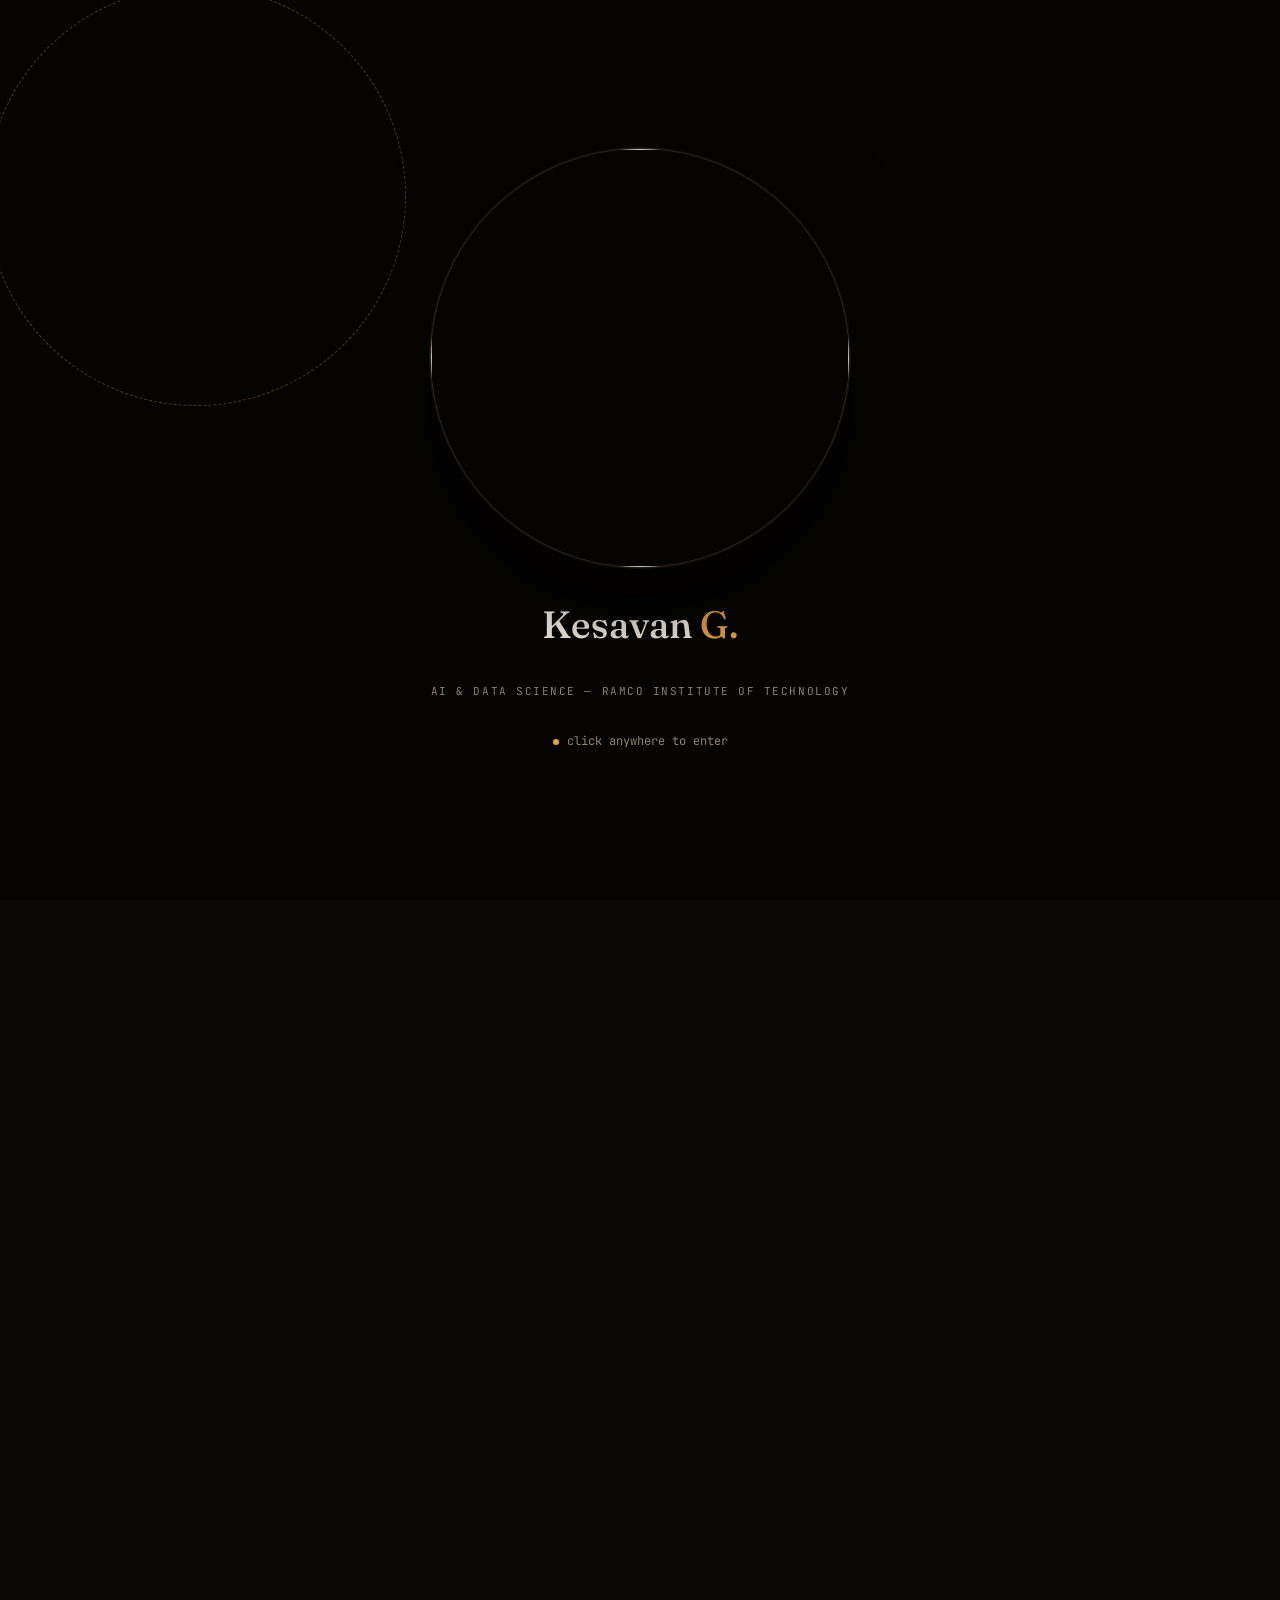
==== commit 7dc1296c: "Update print statement from 'Hello' to 'Goodbye'" ====
--- a/index.html
+++ b/index.html
@@ -1,2051 +1,1194 @@
 <!DOCTYPE html>
 <html lang="en">
 <head>
-    <meta name="google-site-verification" content="cGQgBMmu-mJMNPFeXXg3-bYb6bFECRTdqWSzgqw-tqo" />
-    <meta charset="UTF-8" />
-    <meta name="viewport" content="width=device-width, initial-scale=1.0, viewport-fit=cover" />
-    <title>Kesavan G — AI & Data Science Portfolio</title>
-    <link href="https://fonts.googleapis.com/css2?family=Google+Sans:wght@400;500;600;700&display=swap" rel="stylesheet" />
-    <style>
-        /* ── Reset & Base ── */
-        *,
-        *::before,
-        *::after {
-            box-sizing: border-box;
-            margin: 0;
-            padding: 0;
-        }
-
-        :root {
-            --bg: #0b0d10;
-            --bg2: #14181f;
-            --bg3: #1c212a;
-            --border: #ffffff0d;
-            --border2: #ffffff1a;
-            --text: #eef2f6;
-            --muted: #8a94a6;
-            --accent: #4f8ef7;
-            --accent2: #7c5cfc;
-            --green: #3ecf8e;
-            --amber: #f5a623;
-            --radius: 16px;
-            --radius-sm: 10px;
-        }
-
-        html {
-            scroll-behavior: auto;
-        }
-
-        body {
-            background: var(--bg);
-            color: var(--text);
-            font-family: 'Google Sans', 'Inter', sans-serif;
-            font-size: 15px;
-            line-height: 1.7;
-            -webkit-font-smoothing: antialiased;
-        }
-
-        /* ── Typography ── */
-        h1,
-        h2,
-        h3,
-        h4 {
-            font-weight: 600;
-            letter-spacing: -0.02em;
-        }
-
-        /* ── Container ── */
-        .container {
-            max-width: 1040px;
-            margin: 0 auto;
-            padding: 0 2rem;
-        }
-
-        /* ── Section-change transition ──
-           A soft zoom + drift + blur applied to the whole content wrapper,
-           instead of a hard shutter-style cover. Feels like the page gently
-           drifts and settles into focus, rather than snapping behind a panel. */
-        #mainContent {
-            transition: opacity 0.55s cubic-bezier(0.22, 0.61, 0.36, 1),
-                        transform 0.55s cubic-bezier(0.22, 0.61, 0.36, 1),
-                        filter 0.55s ease;
-            transform-origin: 50% 30%;
-            will-change: transform, opacity, filter;
-        }
-        #mainContent.is-transitioning-out {
-            opacity: 0;
-            transform: scale(0.965) translateY(24px) rotate(-1.2deg);
-            filter: blur(5px);
-        }
-        #mainContent.is-transitioning-in {
-            opacity: 0;
-            transform: scale(1.045) translateY(-24px) rotate(1.2deg);
-            filter: blur(5px);
-        }
-        #mainContent.no-anim {
-            transition: none !important;
-        }
-
-        /* ── Nav ── */
-        nav {
-            position: fixed;
-            top: 0;
-            left: 0;
-            right: 0;
-            z-index: 100;
-            background: rgba(11, 13, 16, 0.82);
-            backdrop-filter: blur(16px);
-            border-bottom: 1px solid var(--border);
-            display: flex;
-            align-items: center;
-            justify-content: space-between;
-            padding: 0 2rem;
-            height: 64px;
-        }
-
-        .nav-logo {
-            font-size: 20px;
-            font-weight: 700;
-            color: var(--text);
-            text-decoration: none;
-            letter-spacing: -0.03em;
-        }
-        .nav-logo span {
-            color: var(--accent);
-        }
-
-        .nav-links {
-            display: flex;
-            gap: 2rem;
-            list-style: none;
-        }
-        .nav-links a {
-            color: var(--muted);
-            text-decoration: none;
-            font-size: 13px;
-            font-weight: 500;
-            transition: color 0.25s;
-        }
-        .nav-links a:hover {
-            color: var(--text);
-        }
-
-        .nav-cta {
-            background: var(--accent);
-            color: #fff;
-            text-decoration: none;
-            font-size: 13px;
-            font-weight: 500;
-            padding: 8px 20px;
-            border-radius: 24px;
-            transition: opacity 0.2s, transform 0.2s;
-        }
-        .nav-cta:hover {
-            opacity: 0.85;
-            transform: translateY(-1px);
-        }
-
-        .hamburger {
-            display: none;
-            background: none;
-            border: none;
-            color: var(--text);
-            font-size: 24px;
-            cursor: pointer;
-        }
-
-        .mobile-menu {
-            display: none;
-            flex-direction: column;
-            background: var(--bg2);
-            border-bottom: 1px solid var(--border);
-            padding: 1.25rem 2rem;
-            gap: 1rem;
-        }
-        .mobile-menu a {
-            color: var(--muted);
-            text-decoration: none;
-            font-size: 15px;
-            font-weight: 500;
-        }
-        .mobile-menu.open {
-            display: flex;
-        }
-
-        /* ── Sections ── */
-        section {
-            padding: 6rem 0;
-        }
-        section:first-of-type {
-            padding-top: 8rem;
-        }
-
-        .section-eyebrow {
-            font-size: 11px;
-            font-weight: 600;
-            letter-spacing: 0.1em;
-            text-transform: uppercase;
-            color: var(--accent);
-            margin-bottom: 0.5rem;
-        }
-
-        .section-title {
-            font-size: 32px;
-            font-weight: 600;
-            color: var(--text);
-            line-height: 1.2;
-            margin-bottom: 0.5rem;
-        }
-
-        .section-sub {
-            color: var(--muted);
-            font-size: 15px;
-            max-width: 520px;
-            margin-bottom: 3rem;
-        }
-
-        /* ── Hero ── */
-        #hero {
-            min-height: 100vh;
-            display: flex;
-            align-items: center;
-            padding-top: 60px;
-            position: relative;
-            overflow: hidden;
-        }
-
-        .hero-bg {
-            position: absolute;
-            inset: 0;
-            pointer-events: none;
-            background: radial-gradient(ellipse 55% 45% at 70% 50%, #4f8ef718 0%, transparent 70%);
-        }
-
-        .hero-inner {
-            display: grid;
-            grid-template-columns: 1fr auto;
-            gap: 3rem;
-            align-items: flex-end;
-            width: 100%;
-            position: relative;
-            z-index: 1;
-        }
-
-        .hero-label {
-            display: inline-flex;
-            align-items: center;
-            gap: 8px;
-            background: #4f8ef712;
-            border: 1px solid #4f8ef728;
-            border-radius: 24px;
-            padding: 5px 16px;
-            font-size: 12px;
-            color: var(--accent);
-            font-weight: 500;
-            margin-bottom: 1.5rem;
-        }
-        .hero-label::before {
-            content: '';
-            width: 6px;
-            height: 6px;
-            border-radius: 50%;
-            background: var(--green);
-            animation: pulse 2s infinite;
-        }
-
-        @keyframes pulse {
-            0%,
-            100% {
-                opacity: 1;
-            }
-            50% {
-                opacity: 0.25;
-            }
-        }
-
-        .hero-name {
-            font-size: clamp(44px, 7.5vw, 76px);
-            font-weight: 700;
-            line-height: 1.0;
-            letter-spacing: -0.03em;
-            color: var(--text);
-            margin-bottom: 0.75rem;
-        }
-        .hero-name .accent {
-            color: var(--accent);
-        }
-
-        .hero-role {
-            font-size: 18px;
-            color: var(--muted);
-            margin-bottom: 1.25rem;
-            font-weight: 400;
-        }
-        .hero-role span {
-            color: var(--text);
-            font-weight: 500;
-        }
-
-        .hero-desc {
-            color: var(--muted);
-            max-width: 480px;
-            font-size: 15px;
-            line-height: 1.8;
-            margin-bottom: 2.5rem;
-        }
-
-        .hero-btns {
-            display: flex;
-            gap: 1rem;
-            flex-wrap: wrap;
-        }
-
-        .btn-primary {
-            background: var(--accent);
-            color: #fff;
-            border: none;
-            padding: 12px 30px;
-            border-radius: 10px;
-            font-size: 14px;
-            font-weight: 500;
-            text-decoration: none;
-            cursor: pointer;
-            transition: opacity 0.2s, transform 0.2s;
-        }
-        .btn-primary:hover {
-            opacity: 0.9;
-            transform: translateY(-2px);
-        }
-
-        .btn-outline {
-            background: transparent;
-            color: var(--text);
-            border: 1px solid var(--border2);
-            padding: 12px 30px;
-            border-radius: 10px;
-            font-size: 14px;
-            font-weight: 500;
-            text-decoration: none;
-            transition: border-color 0.25s, background 0.25s;
-        }
-        .btn-outline:hover {
-            border-color: var(--accent);
-            background: #4f8ef708;
-        }
-
-        .hero-avatar-wrap {
-            position: relative;
-            flex-shrink: 0;
-            width: min(400px, 36vw);
-        }
-
-        .hero-avatar {
-            width: 100%;
-            aspect-ratio: 3 / 4;
-            display: flex;
-            align-items: flex-end;
-            justify-content: center;
-            background: transparent;
-            animation: heroFloat 6.5s ease-in-out infinite;
-        }
-        .hero-avatar img {
-            width: 100%;
-            height: 100%;
-            max-height: 100%;
-            object-fit: contain;
-            object-position: bottom center;
-            display: block;
-            filter: saturate(1.05) contrast(1.02) drop-shadow(0 26px 32px rgba(0, 0, 0, 0.45));
-        }
-        @keyframes heroFloat {
-            0%, 100% { transform: translateY(0) rotate(0deg); }
-            50% { transform: translateY(-16px) rotate(0.8deg); }
-        }
-        @media (prefers-reduced-motion: reduce) {
-            .hero-avatar { animation: none; }
-        }
-
-        .hero-stats {
-            display: flex;
-            gap: 2.5rem;
-            margin-top: 2.5rem;
-        }
-        .stat-num {
-            font-size: 26px;
-            font-weight: 600;
-            color: var(--text);
-            line-height: 1;
-        }
-        .stat-label {
-            font-size: 12px;
-            color: var(--muted);
-            margin-top: 2px;
-        }
-
-        /* ── Tags ── */
-        .tags {
-            display: flex;
-            flex-wrap: wrap;
-            gap: 8px;
-            margin-bottom: 1.5rem;
-        }
-        .tag {
-            font-size: 12px;
-            font-weight: 500;
-            padding: 5px 14px;
-            border-radius: 24px;
-            border: 1px solid var(--border2);
-            color: var(--muted);
-            background: var(--bg2);
-            transition: border-color 0.2s, color 0.2s;
-        }
-        .tag:hover {
-            border-color: var(--accent);
-            color: var(--accent);
-        }
-        .tag.blue {
-            background: #4f8ef712;
-            color: #7bb3f9;
-            border-color: #4f8ef728;
-        }
-        .tag.purple {
-            background: #7c5cfc12;
-            color: #a98bf7;
-            border-color: #7c5cfc28;
-        }
-        .tag.green {
-            background: #3ecf8e12;
-            color: #5fdea6;
-            border-color: #3ecf8e28;
-        }
-        .tag.amber {
-            background: #f5a62312;
-            color: #f7bd5d;
-            border-color: #f5a62328;
-        }
-
-        /* ── Cards ── */
-        .card {
-            background: var(--bg2);
-            border: 1px solid var(--border);
-            border-radius: var(--radius);
-            padding: 1.5rem;
-            transition: border-color 0.25s, transform 0.25s;
-        }
-        .card:hover {
-            border-color: var(--border2);
-            transform: translateY(-2px);
-        }
-
-        /* ── About ── */
-        .about-grid {
-            display: grid;
-            grid-template-columns: 1fr 1fr;
-            gap: 2.5rem;
-            align-items: start;
-        }
-        .about-text {
-            color: var(--muted);
-            line-height: 1.9;
-        }
-        .about-text p {
-            margin-bottom: 1rem;
-        }
-        .about-info {
-            display: flex;
-            flex-direction: column;
-            gap: 12px;
-        }
-        .info-row {
-            display: flex;
-            align-items: center;
-            gap: 14px;
-        }
-        .info-icon {
-            width: 40px;
-            height: 40px;
-            border-radius: var(--radius-sm);
-            background: var(--bg3);
-            border: 1px solid var(--border);
-            display: flex;
-            align-items: center;
-            justify-content: center;
-            font-size: 18px;
-            flex-shrink: 0;
-        }
-        .info-label {
-            font-size: 12px;
-            color: var(--muted);
-        }
-        .info-val {
-            font-size: 14px;
-            color: var(--text);
-            font-weight: 500;
-        }
-
-        /* ── Experience ── */
-        .timeline {
-            position: relative;
-            padding-left: 28px;
-        }
-        .timeline::before {
-            content: '';
-            position: absolute;
-            left: 7px;
-            top: 8px;
-            bottom: 8px;
-            width: 1.5px;
-            background: var(--border);
-        }
-        .tl-item {
-            position: relative;
-            margin-bottom: 2rem;
-        }
-        .tl-dot {
-            position: absolute;
-            left: -24px;
-            top: 6px;
-            width: 12px;
-            height: 12px;
-            border-radius: 50%;
-            background: var(--accent);
-            border: 2px solid var(--bg);
-            flex-shrink: 0;
-        }
-        .tl-card {
-            background: var(--bg2);
-            border: 1px solid var(--border);
-            border-radius: var(--radius);
-            padding: 1.25rem 1.5rem;
-            transition: border-color 0.25s;
-        }
-        .tl-card:hover {
-            border-color: var(--border2);
-        }
-        .tl-header {
-            display: flex;
-            justify-content: space-between;
-            align-items: flex-start;
-            gap: 1rem;
-            flex-wrap: wrap;
-        }
-        .tl-title {
-            font-size: 16px;
-            font-weight: 600;
-            color: var(--text);
-        }
-        .tl-company {
-            font-size: 13px;
-            color: var(--accent);
-            margin-top: 2px;
-        }
-        .tl-date {
-            font-size: 12px;
-            color: var(--muted);
-            background: var(--bg3);
-            padding: 4px 12px;
-            border-radius: 24px;
-            white-space: nowrap;
-        }
-        .tl-desc {
-            font-size: 14px;
-            color: var(--muted);
-            margin-top: 10px;
-            line-height: 1.7;
-        }
-        .tl-skills {
-            display: flex;
-            flex-wrap: wrap;
-            gap: 6px;
-            margin-top: 12px;
-        }
-        .tl-skill {
-            font-size: 11px;
-            padding: 3px 10px;
-            border-radius: 24px;
-            background: var(--bg3);
-            border: 1px solid var(--border);
-            color: var(--muted);
-        }
-
-        /* ── Skills ── */
-        .skills-grid {
-            display: grid;
-            grid-template-columns: repeat(auto-fit, minmax(200px, 1fr));
-            gap: 1.25rem;
-        }
-        .skill-cat {
-            background: var(--bg2);
-            border: 1px solid var(--border);
-            border-radius: var(--radius);
-            padding: 1.5rem;
-        }
-        .skill-cat-title {
-            font-size: 13px;
-            font-weight: 600;
-            color: var(--text);
-            margin-bottom: 1.25rem;
-            display: flex;
-            align-items: center;
-            gap: 8px;
-        }
-        .skill-cat-icon {
-            font-size: 18px;
-        }
-        .skill-bars {
-            display: flex;
-            flex-direction: column;
-            gap: 12px;
-        }
-        .skill-bar-label {
-            display: flex;
-            justify-content: space-between;
-            font-size: 12px;
-            color: var(--muted);
-            margin-bottom: 3px;
-        }
-        .skill-bar-track {
-            height: 4px;
-            background: var(--bg3);
-            border-radius: 4px;
-            overflow: hidden;
-        }
-        .skill-bar-fill {
-            height: 100%;
-            border-radius: 4px;
-            background: linear-gradient(90deg, var(--accent), var(--accent2));
-            transition: width 1.2s cubic-bezier(0.4, 0, 0.2, 1);
-            width: 0%;
-        }
-
-        /* ── Projects ── */
-        .projects-grid {
-            display: grid;
-            grid-template-columns: repeat(auto-fit, minmax(280px, 1fr));
-            gap: 1.5rem;
-        }
-        .proj-card {
-            background: var(--bg2);
-            border: 1px solid var(--border);
-            border-radius: var(--radius);
-            padding: 1.5rem;
-            display: flex;
-            flex-direction: column;
-            gap: 1rem;
-            transition: border-color 0.25s, transform 0.25s;
-        }
-        .proj-card:hover {
-            border-color: #4f8ef740;
-            transform: translateY(-4px);
-        }
-        .proj-header {
-            display: flex;
-            align-items: flex-start;
-            justify-content: space-between;
-            gap: 1rem;
-        }
-        .proj-icon {
-            width: 48px;
-            height: 48px;
-            border-radius: 12px;
-            display: flex;
-            align-items: center;
-            justify-content: center;
-            font-size: 22px;
-            flex-shrink: 0;
-        }
-        .proj-icon.ml {
-            background: #4f8ef720;
-        }
-        .proj-icon.ai {
-            background: #7c5cfc20;
-        }
-        .proj-icon.data {
-            background: #3ecf8e20;
-        }
-        .proj-icon.web {
-            background: #f5a62320;
-        }
-        .proj-icon.iot {
-            background: #f0606020;
-        }
-        .proj-icon.cloud {
-            background: #4f8ef720;
-        }
-        .proj-icon.idcard {
-            background: #f5a62320;
-        }
-        .proj-title {
-            font-size: 15px;
-            font-weight: 600;
-            color: var(--text);
-        }
-        .proj-desc {
-            font-size: 13px;
-            color: var(--muted);
-            line-height: 1.7;
-        }
-        .proj-tags {
-            display: flex;
-            flex-wrap: wrap;
-            gap: 6px;
-        }
-        .proj-tag {
-            font-size: 11px;
-            padding: 3px 10px;
-            border-radius: 24px;
-        }
-        .proj-badge {
-            font-size: 11px;
-            padding: 3px 12px;
-            border-radius: 24px;
-            font-weight: 500;
-            white-space: nowrap;
-        }
-        .badge-top {
-            background: #3ecf8e18;
-            color: #5fdea6;
-            border: 1px solid #3ecf8e28;
-        }
-        .badge-live {
-            background: #4f8ef718;
-            color: #7bb3f9;
-            border: 1px solid #4f8ef728;
-        }
-
-        /* ── Certifications ── */
-        .certs-grid {
-            display: grid;
-            grid-template-columns: repeat(auto-fit, minmax(230px, 1fr));
-            gap: 1.25rem;
-        }
-        .cert-card {
-            background: var(--bg2);
-            border: 1px solid var(--border);
-            border-radius: var(--radius);
-            padding: 1.5rem;
-            transition: border-color 0.25s, transform 0.25s;
-        }
-        .cert-card:hover {
-            border-color: var(--border2);
-            transform: translateY(-3px);
-        }
-        .cert-logo {
-            width: 44px;
-            height: 44px;
-            border-radius: 12px;
-            display: flex;
-            align-items: center;
-            justify-content: center;
-            font-size: 12px;
-            font-weight: 700;
-            margin-bottom: 12px;
-        }
-        .cert-logo.forage {
-            background: #1c3d5a;
-            color: #fff;
-            font-size: 10px;
-        }
-        .cert-logo.be10x {
-            background: #1a1a1a;
-            color: #fff;
-            font-size: 9px;
-            border: 1px solid #333;
-        }
-        .cert-logo.hr {
-            background: #1ba94c;
-            color: #fff;
-            font-size: 18px;
-        }
-        .cert-logo.tata {
-            background: #003399;
-            color: #fff;
-            font-size: 10px;
-        }
-        .cert-logo.art {
-            background: #d48feb18;
-            color: #e2a5ff;
-            border: 1px solid #d48feb28;
-            font-size: 18px;
-        }
-        .cert-name {
-            font-size: 13px;
-            font-weight: 600;
-            color: var(--text);
-            line-height: 1.4;
-            margin-bottom: 4px;
-        }
-        .cert-issuer {
-            font-size: 12px;
-            color: var(--accent);
-            margin-bottom: 6px;
-        }
-        .cert-date {
-            font-size: 11px;
-            color: var(--muted);
-        }
-        .cert-id {
-            font-size: 10px;
-            color: #ffffff28;
-            margin-top: 4px;
-            word-break: break-all;
-        }
-        .cert-skill {
-            display: flex;
-            gap: 6px;
-            flex-wrap: wrap;
-            margin-top: 8px;
-        }
-        .cert-skill span {
-            font-size: 10px;
-            padding: 2px 10px;
-            border-radius: 24px;
-            background: var(--bg3);
-            color: var(--muted);
-            border: 1px solid var(--border);
-        }
-        .cert-desc {
-            font-size: 12px;
-            color: var(--muted);
-            line-height: 1.6;
-            margin-top: 6px;
-        }
-        .cert-desc .hashtag {
-            color: var(--accent);
-            font-weight: 400;
-        }
-
-        /* ── Activity ── */
-        .posts-grid {
-            display: grid;
-            grid-template-columns: repeat(auto-fit, minmax(280px, 1fr));
-            gap: 1.25rem;
-        }
-        .post-card {
-            background: var(--bg2);
-            border: 1px solid var(--border);
-            border-radius: var(--radius);
-            padding: 1.25rem;
-            transition: border-color 0.25s, transform 0.25s;
-            display: flex;
-            flex-direction: column;
-            gap: 10px;
-        }
-        .post-card:hover {
-            border-color: var(--border2);
-            transform: translateY(-3px);
-        }
-        .post-type {
-            font-size: 10px;
-            font-weight: 600;
-            letter-spacing: 0.08em;
-            text-transform: uppercase;
-            padding: 4px 12px;
-            border-radius: 24px;
-            width: fit-content;
-        }
-        .post-type.iot {
-            background: #3ecf8e18;
-            color: #5fdea6;
-            border: 1px solid #3ecf8e28;
-        }
-        .post-type.embedded {
-            background: #f0606018;
-            color: #f49090;
-            border: 1px solid #f0606028;
-        }
-        .post-body {
-            font-size: 13px;
-            color: var(--muted);
-            line-height: 1.7;
-        }
-        .post-body strong {
-            color: var(--text);
-            font-weight: 500;
-        }
-        .post-date {
-            font-size: 11px;
-            color: #ffffff20;
-        }
-
-        /* ── Education ── */
-        .edu-grid {
-            display: flex;
-            flex-direction: column;
-            gap: 1rem;
-        }
-        .edu-card {
-            background: var(--bg2);
-            border: 1px solid var(--border);
-            border-radius: var(--radius);
-            padding: 1.5rem;
-            display: flex;
-            gap: 1.5rem;
-            align-items: flex-start;
-            transition: border-color 0.25s;
-        }
-        .edu-card:hover {
-            border-color: var(--border2);
-        }
-        .edu-icon {
-            width: 48px;
-            height: 48px;
-            border-radius: 12px;
-            background: #f5a62318;
-            display: flex;
-            align-items: center;
-            justify-content: center;
-            font-size: 22px;
-            flex-shrink: 0;
-        }
-        .edu-school {
-            font-size: 15px;
-            font-weight: 600;
-            color: var(--text);
-        }
-        .edu-degree {
-            font-size: 13px;
-            color: var(--accent);
-            margin-top: 2px;
-        }
-        .edu-year {
-            font-size: 12px;
-            color: var(--muted);
-            margin-top: 4px;
-        }
-
-        /* ── Contact ── */
-        #contact {
-            background: var(--bg2);
-            border-top: 1px solid var(--border);
-        }
-        .contact-grid {
-            display: grid;
-            grid-template-columns: 1fr 1fr;
-            gap: 3rem;
-            align-items: center;
-        }
-        .contact-links {
-            display: flex;
-            flex-direction: column;
-            gap: 1rem;
-        }
-        .contact-link {
-            display: flex;
-            align-items: center;
-            gap: 14px;
-            padding: 1rem 1.25rem;
-            background: var(--bg3);
-            border: 1px solid var(--border);
-            border-radius: var(--radius-sm);
-            text-decoration: none;
-            transition: border-color 0.25s, transform 0.2s;
-        }
-        .contact-link:hover {
-            border-color: var(--accent);
-            transform: translateX(4px);
-        }
-        .contact-link-icon {
-            width: 40px;
-            height: 40px;
-            border-radius: var(--radius-sm);
-            background: #4f8ef712;
-            display: flex;
-            align-items: center;
-            justify-content: center;
-            font-size: 18px;
-            flex-shrink: 0;
-        }
-        .contact-link-label {
-            font-size: 12px;
-            color: var(--muted);
-        }
-        .contact-link-val {
-            font-size: 14px;
-            color: var(--text);
-            font-weight: 500;
-        }
-        .contact-cta h3 {
-            font-size: 28px;
-            font-weight: 600;
-            color: var(--text);
-            margin-bottom: 1rem;
-            line-height: 1.3;
-        }
-        .contact-cta p {
-            color: var(--muted);
-            margin-bottom: 2rem;
-        }
-
-        /* ── Footer ── */
-        footer {
-            text-align: center;
-            padding: 2.5rem;
-            border-top: 1px solid var(--border);
-            color: var(--muted);
-            font-size: 13px;
-        }
-
-        /* ── Scroll Reveal ── */
-        .reveal {
-            opacity: 0;
-            transform: translateY(28px);
-            transition: opacity 0.7s ease, transform 0.7s ease;
-        }
-        .reveal.visible {
-            opacity: 1;
-            transform: none;
-        }
-
-        /* ── Certificate Train Marquee ── */
-        #cert-marquee {
-            padding: 4rem 0 6rem;
-            overflow: hidden;
-        }
-        .marquee-viewport {
-            width: 100%;
-            overflow: hidden;
-            mask-image: linear-gradient(90deg, transparent, #000 8%, #000 92%, transparent);
-            -webkit-mask-image: linear-gradient(90deg, transparent, #000 8%, #000 92%, transparent);
-        }
-        .marquee-track {
-            display: flex;
-            gap: 1.5rem;
-            width: max-content;
-            animation: marquee-scroll 38s linear infinite;
-        }
-        .marquee-viewport:hover .marquee-track {
-            animation-play-state: paused;
-        }
-        @keyframes marquee-scroll {
-            from { transform: translateX(0); }
-            to { transform: translateX(-50%); }
-        }
-        .marquee-card {
-            flex: 0 0 auto;
-            width: 220px;
-            height: 155px;
-            border-radius: var(--radius-sm);
-            overflow: hidden;
-            border: 1px solid var(--border);
-            background: var(--bg2);
-            position: relative;
-        }
-        .marquee-card img {
-            width: 100%;
-            height: 100%;
-            object-fit: cover;
-            display: block;
-        }
-        .marquee-car-coupler {
-            position: absolute;
-            top: 50%;
-            right: -14px;
-            width: 12px;
-            height: 4px;
-            background: var(--border2);
-            transform: translateY(-50%);
-            z-index: 2;
-        }
-
-        /* ── Campus & Community ── */
-        .campus-grid {
-            display: grid;
-            grid-template-columns: 0.85fr 1.15fr;
-            gap: 2.5rem;
-            align-items: start;
-        }
-        .asi-card {
-            background: var(--bg2);
-            border: 1px solid var(--border);
-            border-radius: var(--radius);
-            padding: 2rem;
-            text-align: center;
-            position: relative;
-        }
-        .asi-logo-wrap {
-            width: 88px;
-            height: 88px;
-            border-radius: 50%;
-            margin: 0 auto 1.25rem;
-            border: 2px solid var(--border2);
-            overflow: hidden;
-            background: var(--bg3);
-            display: flex;
-            align-items: center;
-            justify-content: center;
-        }
-        .asi-logo-wrap img {
-            width: 100%;
-            height: 100%;
-            object-fit: cover;
-        }
-        .asi-role {
-            font-size: 16px;
-            font-weight: 600;
-            color: var(--text);
-            margin-bottom: 4px;
-        }
-        .asi-org {
-            font-size: 13px;
-            color: var(--accent);
-            margin-bottom: 14px;
-        }
-        .asi-desc {
-            font-size: 13.5px;
-            color: var(--muted);
-            line-height: 1.7;
-            text-align: left;
-        }
-        .asi-tags {
-            display: flex;
-            flex-wrap: wrap;
-            gap: 6px;
-            justify-content: center;
-            margin-top: 16px;
-        }
-
-        .collage-wrap {
-            position: relative;
-            display: grid;
-            grid-template-columns: repeat(3, 1fr);
-            gap: 1.1rem;
-            padding: 1rem;
-            overflow: visible;
-        }
-        .collage-item {
-            border-radius: var(--radius-sm);
-            overflow: hidden;
-            border: 1px solid var(--border2);
-            background: var(--bg2);
-            box-shadow: 0 10px 24px rgba(0,0,0,0.35);
-            transition: transform 0.45s cubic-bezier(0.2, 0.8, 0.2, 1), box-shadow 0.45s ease, border-color 0.3s;
-            aspect-ratio: 4/3;
-            transform-origin: center center;
-            will-change: transform;
-        }
-        .collage-item:nth-child(4n+1) { transform: rotate(-4deg) translateY(0); }
-        .collage-item:nth-child(4n+2) { transform: rotate(3deg) translateY(10px); }
-        .collage-item:nth-child(4n+3) { transform: rotate(-2deg) translateY(-6px); }
-        .collage-item:nth-child(4n+4) { transform: rotate(4deg) translateY(6px); }
-        .collage-item:hover {
-            transform: rotate(0deg) scale(2.15) translateY(0);
-            z-index: 20;
-            border-color: var(--accent);
-            box-shadow: 0 30px 60px rgba(0,0,0,0.6), 0 0 0 1px var(--accent), 0 0 40px #4f8ef755;
-        }
-        .collage-item img {
-            width: 100%;
-            height: 100%;
-            object-fit: cover;
-            display: block;
-        }
-        .collage-caption {
-            text-align: center;
-            font-size: 12.5px;
-            color: var(--muted);
-            margin-top: 1.5rem;
-        }
-
-        /* ── Skills: Tiered (no percentages) ── */
-        .tier-grid {
-            display: grid;
-            grid-template-columns: repeat(auto-fit, minmax(260px, 1fr));
-            gap: 1.25rem;
-        }
-        .tier-card {
-            background: var(--bg2);
-            border: 1px solid var(--border);
-            border-radius: var(--radius);
-            padding: 1.5rem;
-            transition: border-color 0.25s, transform 0.25s;
-        }
-        .tier-card:hover {
-            border-color: var(--border2);
-            transform: translateY(-3px);
-        }
-        .tier-head {
-            display: flex;
-            align-items: center;
-            gap: 12px;
-            margin-bottom: 1.25rem;
-        }
-        .tier-icon {
-            font-size: 26px;
-            flex-shrink: 0;
-        }
-        .tier-name {
-            font-size: 15px;
-            font-weight: 600;
-            color: var(--text);
-        }
-        .tier-sub {
-            font-size: 12px;
-            color: var(--muted);
-            margin-top: 2px;
-        }
-        .tier-chips {
-            display: flex;
-            flex-wrap: wrap;
-            gap: 8px;
-        }
-
-        /* ── Global floating background (coding / math / superhero-vibe symbols) ── */
-        .global-bg-symbols {
-            position: fixed;
-            inset: 0;
-            z-index: -1;
-            pointer-events: none;
-            overflow: hidden;
-            opacity: 0.16;
-        }
-        .global-bg-symbols span {
-            position: absolute;
-            font-family: 'JetBrains Mono', monospace;
-            color: var(--accent);
-            white-space: nowrap;
-            animation: bgFloat ease-in-out infinite;
-        }
-        @keyframes bgFloat {
-            0%, 100% { transform: translateY(0) rotate(0deg); }
-            50% { transform: translateY(-46px) rotate(12deg); }
-        }
-        #skills {
-            position: relative;
-            overflow: hidden;
-        }
-        .skill-bg-icons {
-            position: absolute;
-            inset: 0;
-            z-index: 0;
-            pointer-events: none;
-            opacity: 0.16;
-        }
-        .skill-bg-icons img {
-            position: absolute;
-            width: 42px;
-            height: 42px;
-            animation: icon-jump 3.2s ease-in-out infinite;
-        }
-        @keyframes icon-jump {
-            0%, 100% { transform: translateY(0) rotate(0deg); }
-            50% { transform: translateY(-26px) rotate(8deg); }
-        }
-        #skills .container {
-            position: relative;
-            z-index: 1;
-        }
-
-        /* ── Responsive ── */
-        @media (max-width: 900px) {
-            .campus-grid {
-                grid-template-columns: 1fr;
-            }
-        }
-        @media (max-width: 768px) {
-            .hero-inner {
-                grid-template-columns: 1fr;
-                text-align: center;
-            }
-            .hero-avatar-wrap {
-                margin: 0 auto;
-                width: min(260px, 60vw);
-            }
-            .hero-desc {
-                margin: 0 auto 2.5rem;
-            }
-            .hero-btns {
-                justify-content: center;
-            }
-            .hero-stats {
-                justify-content: center;
-            }
-            .about-grid {
-                grid-template-columns: 1fr;
-            }
-            .contact-grid {
-                grid-template-columns: 1fr;
-            }
-            .nav-links,
-            .nav-cta {
-                display: none;
-            }
-            .hamburger {
-                display: block;
-            }
-            section {
-                padding: 4rem 0;
-            }
-            .section-title {
-                font-size: 24px;
-            }
-            .hero-name {
-                font-size: 40px;
-            }
-            .collage-wrap {
-                grid-template-columns: repeat(2, 1fr);
-            }
-            .marquee-card {
-                width: 170px;
-                height: 120px;
-            }
-        }
-    </style>
+<meta name="google-site-verification" content="cGQgBMmu-mJMNPFeXXg3-bYb6bFECRTdqWSzgqw-tqo" />
+<meta charset="UTF-8" />
+<meta name="viewport" content="width=device-width, initial-scale=1.0, viewport-fit=cover" />
+<title>Kesavan G — AI &amp; Data Science</title>
+<meta name="description" content="Kesavan G — B.Tech AI & Data Science student, Ramco Institute of Technology. Machine learning, data storytelling, and visual craft." />
+<link rel="preconnect" href="https://fonts.googleapis.com">
+<link href="https://fonts.googleapis.com/css2?family=Fraunces:opsz,wght@9..144,300;9..144,400;9..144,500;9..144,600;9..144,700&family=JetBrains+Mono:wght@400;500;600&family=Inter:wght@400;500;600;700&display=swap" rel="stylesheet" />
+<style>
+/* ============ RESET ============ */
+*,*::before,*::after{box-sizing:border-box;margin:0;padding:0;}
+html{scroll-behavior:smooth;}
+::selection{background:#e8a33d;color:#12110c;}
+
+/* ============ TOKENS ============ */
+:root{
+  --bg:#0a0906;
+  --bg-1:#120f0a;
+  --bg-2:#1a160f;
+  --line:#2b271d;
+  --line-soft:#1e1a13;
+  --ink:#f4efe1;
+  --ink-dim:#cbc3ae;
+  --muted:#8d8471;
+  --accent:#e8a33d;
+  --accent-2:#5cb8ac;
+  --accent-soft:rgba(232,163,61,0.12);
+  --accent2-soft:rgba(92,184,172,0.12);
+  --danger:#d96a56;
+  --radius:18px;
+  --radius-sm:9px;
+  --serif:'Fraunces', Georgia, serif;
+  --mono:'JetBrains Mono', ui-monospace, monospace;
+  --sans:'Inter', -apple-system, sans-serif;
+  --rail-w:64px;
+}
+body{
+  background:var(--bg);
+  color:var(--ink);
+  font-family:var(--sans);
+  font-size:16px;
+  line-height:1.65;
+  -webkit-font-smoothing:antialiased;
+  overflow-x:hidden;
+}
+img{max-width:100%;display:block;}
+a{color:inherit;}
+button{font-family:inherit;}
+
+/* faint film-grain / vignette so pure black never looks flat */
+body::before{
+  content:'';
+  position:fixed; inset:0; z-index:0; pointer-events:none;
+  background:
+    radial-gradient(ellipse 70% 60% at 82% 8%, rgba(232,163,61,0.07), transparent 60%),
+    radial-gradient(ellipse 60% 50% at 10% 90%, rgba(92,184,172,0.06), transparent 60%);
+}
+
+.wrap{max-width:1180px;margin:0 auto;padding:0 2.4rem;}
+@media (max-width:640px){.wrap{padding:0 1.3rem;}}
+
+/* ============ SPLASH ============ */
+#splash{
+  position:fixed; inset:0; z-index:3000;
+  background:#050403;
+  display:flex; flex-direction:column; align-items:center; justify-content:center;
+  gap:1.6rem;
+  cursor:pointer;
+  transition:opacity .9s cubic-bezier(.4,0,.2,1), filter .9s ease, visibility .9s;
+}
+#splash.hide{opacity:0; filter:blur(12px); visibility:hidden; pointer-events:none;}
+#splash .splash-frame{
+  width:min(420px, 70vw);
+  aspect-ratio:1/1;
+  border-radius:50%;
+  overflow:hidden;
+  border:1px solid var(--line);
+  box-shadow:0 0 0 1px rgba(232,163,61,0.08), 0 40px 100px rgba(0,0,0,.6);
+  position:relative;
+}
+#splash .splash-frame img{width:100%;height:100%;object-fit:cover;}
+#splash .splash-ring{
+  position:absolute; inset:-14px; border-radius:50%;
+  border:1px dashed rgba(232,163,61,0.35);
+  animation:spin 40s linear infinite;
+}
+@keyframes spin{to{transform:rotate(360deg);}}
+#splash .splash-mark{
+  font-family:var(--mono); font-size:11px; letter-spacing:.14em;
+  color:var(--muted);
+}
+#splash .splash-title{
+  font-family:var(--serif); font-weight:500; font-size:clamp(26px,4vw,38px);
+  color:var(--ink); text-align:center;
+}
+#splash .splash-title em{color:var(--accent); font-style:normal;}
+#splash .splash-enter{
+  margin-top:.4rem;
+  font-family:var(--mono); font-size:12px; color:var(--muted);
+  display:flex; align-items:center; gap:8px;
+}
+#splash .splash-enter .dot{width:6px;height:6px;border-radius:50%;background:var(--accent);animation:pulse 1.8s infinite;}
+@keyframes pulse{0%,100%{opacity:1;}50%{opacity:.25;}}
+@media (prefers-reduced-motion:reduce){#splash .splash-ring{animation:none;}}
+
+/* ============ SITE ENTRANCE ============ */
+#site{
+  opacity:0; transform:translateY(18px) scale(.99); filter:blur(6px);
+  transition:opacity 1s cubic-bezier(.22,.61,.36,1), transform 1s cubic-bezier(.22,.61,.36,1), filter 1s ease;
+}
+#site.in{opacity:1; transform:none; filter:none;}
+
+/* ============ LEFT INDEX RAIL ============ */
+#rail{
+  position:fixed; top:0; left:0; bottom:0; width:var(--rail-w);
+  border-right:1px solid var(--line-soft);
+  display:flex; flex-direction:column; align-items:center;
+  padding:1.6rem 0; z-index:200; background:rgba(10,9,6,0.6); backdrop-filter:blur(10px);
+}
+#rail .rail-logo{
+  font-family:var(--serif); font-weight:600; font-size:18px; color:var(--ink);
+  writing-mode:vertical-rl; margin-bottom:2.4rem; letter-spacing:.02em;
+}
+#rail .rail-logo em{color:var(--accent);font-style:normal;}
+#rail nav{display:flex; flex-direction:column; gap:1.5rem; flex:1;}
+#rail nav a{
+  font-family:var(--mono); font-size:10px; color:var(--muted); text-decoration:none;
+  writing-mode:vertical-rl; letter-spacing:.08em; padding:6px 0; position:relative;
+  transition:color .25s;
+}
+#rail nav a:hover, #rail nav a.active{color:var(--accent);}
+#rail nav a .n{color:var(--line); margin-bottom:6px; display:block; writing-mode:vertical-rl;}
+#rail .rail-cv{
+  writing-mode:vertical-rl; font-family:var(--mono); font-size:10px; color:var(--muted);
+  text-decoration:none; letter-spacing:.08em; border-top:1px solid var(--line-soft); padding-top:1.2rem;
+  transition:color .2s;
+}
+#rail .rail-cv:hover{color:var(--accent);}
+@media (max-width:900px){#rail{display:none;}}
+
+/* ============ MOBILE TOP BAR ============ */
+#mnav{
+  display:none; position:fixed; top:0; left:0; right:0; z-index:300;
+  background:rgba(10,9,6,0.86); backdrop-filter:blur(14px); border-bottom:1px solid var(--line-soft);
+  padding:0 1.2rem; height:58px; align-items:center; justify-content:space-between;
+}
+#mnav .m-logo{font-family:var(--serif); font-weight:600; font-size:18px;}
+#mnav .m-logo em{color:var(--accent);font-style:normal;}
+#mnav button{background:none; border:1px solid var(--line); color:var(--ink); border-radius:8px; padding:7px 10px; font-size:16px;}
+#mmenu{
+  display:none; position:fixed; top:58px; left:0; right:0; z-index:299;
+  background:#0d0b08; border-bottom:1px solid var(--line-soft); padding:1rem 1.2rem 1.6rem; flex-direction:column; gap:.9rem;
+}
+#mmenu.open{display:flex;}
+#mmenu a{font-family:var(--mono); font-size:13px; color:var(--ink-dim); text-decoration:none; letter-spacing:.04em;}
+@media (max-width:900px){
+  #mnav{display:flex;}
+  body{padding-top:58px;}
+}
+
+/* ============ MAIN CONTENT OFFSET ============ */
+#site > main{margin-left:var(--rail-w);}
+@media (max-width:900px){#site > main{margin-left:0;}}
+
+section{padding:6.5rem 0; position:relative; border-bottom:1px solid var(--line-soft);}
+section:last-of-type{border-bottom:none;}
+@media (max-width:640px){section{padding:4rem 0;}}
+
+.kicker{
+  font-family:var(--mono); font-size:11px; color:var(--muted); letter-spacing:.06em;
+  display:flex; align-items:center; gap:.6rem; margin-bottom:1.1rem;
+}
+.kicker .num{color:var(--accent);}
+h2.title{
+  font-family:var(--serif); font-weight:500; font-size:clamp(30px,4vw,46px);
+  line-height:1.08; letter-spacing:-.01em; max-width:14ch; margin-bottom:.7rem;
+}
+.lede{color:var(--muted); max-width:46ch; font-size:15px;}
+
+/* reveal (single deliberate pattern, used consistently not scattered) */
+.reveal{opacity:0; transform:translateY(22px); transition:opacity .8s ease, transform .8s ease;}
+.reveal.on{opacity:1; transform:none;}
+
+/* ============ HERO ============ */
+#hero{min-height:100vh; display:flex; align-items:center; padding-top:4rem; border-bottom:1px solid var(--line-soft);}
+.hero-grid{display:grid; grid-template-columns:1.25fr .85fr; gap:3rem; align-items:center;}
+@media (max-width:900px){.hero-grid{grid-template-columns:1fr; text-align:left;}}
+.hero-eyebrow{font-family:var(--mono); font-size:12px; color:var(--accent-2); display:flex; align-items:center; gap:8px; margin-bottom:1.6rem;}
+.hero-eyebrow .dot{width:6px;height:6px;border-radius:50%;background:var(--accent-2);animation:pulse 2s infinite;}
+.hero-name{font-family:var(--serif); font-weight:500; font-size:clamp(46px,7vw,88px); line-height:.98; letter-spacing:-.02em;}
+.hero-name .accent{color:var(--accent); font-style:italic;}
+.hero-role{font-family:var(--mono); font-size:14px; color:var(--ink-dim); margin:1.1rem 0 1.4rem; min-height:1.4em;}
+.hero-role .cursor{display:inline-block; width:8px; background:var(--accent); margin-left:2px; animation:blink 1s step-end infinite;}
+@keyframes blink{50%{opacity:0;}}
+.hero-desc{color:var(--muted); max-width:46ch; font-size:15.5px; margin-bottom:2rem;}
+.hero-btns{display:flex; gap:.9rem; flex-wrap:wrap; margin-bottom:2.6rem;}
+.btn{
+  font-family:var(--sans); font-size:13.5px; font-weight:600; padding:12px 24px; border-radius:100px;
+  text-decoration:none; display:inline-flex; align-items:center; gap:8px; transition:transform .2s, background .2s, border-color .2s;
+  cursor:pointer; border:1px solid transparent;
+}
+.btn-solid{background:var(--accent); color:#171208;}
+.btn-solid:hover{transform:translateY(-2px);}
+.btn-ghost{border-color:var(--line); color:var(--ink);}
+.btn-ghost:hover{border-color:var(--accent); color:var(--accent);}
+.hero-ledger{display:flex; gap:2.2rem; flex-wrap:wrap;}
+.ledger-item .v{font-family:var(--serif); font-size:26px; color:var(--ink);}
+.ledger-item .l{font-family:var(--mono); font-size:10.5px; color:var(--muted); letter-spacing:.04em; margin-top:2px;}
+.hero-photo{position:relative;}
+.hero-photo .ring{
+  position:absolute; inset:6%; border:1px dashed rgba(232,163,61,.28); border-radius:50%;
+  animation:spin 60s linear infinite;
+}
+.hero-photo .glow{
+  position:absolute; inset:0; border-radius:50%;
+  background:radial-gradient(ellipse 60% 55% at 55% 60%, rgba(232,163,61,.16), transparent 70%);
+  filter:blur(10px);
+}
+.hero-photo img{position:relative; z-index:1; width:100%; animation:float 7s ease-in-out infinite; filter:drop-shadow(0 30px 40px rgba(0,0,0,.55));}
+@keyframes float{0%,100%{transform:translateY(0);}50%{transform:translateY(-14px);}}
+@media (prefers-reduced-motion:reduce){.hero-photo img,.hero-photo .ring{animation:none;}}
+
+/* ============ ABOUT ============ */
+.about-grid{display:grid; grid-template-columns:1.2fr .8fr; gap:3rem; align-items:start;}
+@media (max-width:800px){.about-grid{grid-template-columns:1fr;}}
+.about-body p{color:var(--ink-dim); margin-bottom:1.15rem; font-size:15.5px; max-width:56ch;}
+.about-body .quote{
+  font-family:var(--serif); font-style:italic; font-size:19px; color:var(--ink); margin:1.5rem 0;
+  border-left:2px solid var(--accent); padding-left:1.1rem;
+}
+.pillrow{display:flex; flex-wrap:wrap; gap:8px; margin-top:1.4rem;}
+.pill{font-family:var(--mono); font-size:11px; padding:6px 12px; border-radius:100px; border:1px solid var(--line); color:var(--ink-dim);}
+.info-plate{border:1px solid var(--line); border-radius:var(--radius); padding:1.5rem; background:var(--bg-1);}
+.info-row{display:flex; justify-content:space-between; padding:.8rem 0; border-bottom:1px solid var(--line-soft); font-size:13.5px;}
+.info-row:last-child{border-bottom:none;}
+.info-row .k{font-family:var(--mono); color:var(--muted); font-size:11px;}
+.info-row .v{color:var(--ink); text-align:right;}
+
+/* ============ EXPERIENCE — field log ============ */
+.log{border-top:1px solid var(--line-soft);}
+.log-entry{display:grid; grid-template-columns:80px 1fr; gap:1.6rem; padding:2.1rem 0; border-bottom:1px solid var(--line-soft);}
+@media (max-width:640px){.log-entry{grid-template-columns:44px 1fr;}}
+.log-id{font-family:var(--mono); font-size:12px; color:var(--accent); padding-top:3px;}
+.log-head{display:flex; justify-content:space-between; align-items:baseline; gap:1rem; flex-wrap:wrap;}
+.log-title{font-family:var(--serif); font-size:21px; font-weight:500;}
+.log-org{font-family:var(--mono); font-size:11px; color:var(--accent-2); margin-top:3px;}
+.log-date{font-family:var(--mono); font-size:11px; color:var(--muted); white-space:nowrap;}
+.log-desc{color:var(--muted); font-size:14.5px; margin-top:.8rem; max-width:60ch;}
+.log-tags{display:flex; flex-wrap:wrap; gap:6px; margin-top:.9rem;}
+.log-tags span{font-family:var(--mono); font-size:10px; color:var(--ink-dim); border:1px solid var(--line); border-radius:5px; padding:3px 8px;}
+
+/* ============ SKILLS — terminal readout ============ */
+.term{
+  border:1px solid var(--line); border-radius:var(--radius); background:var(--bg-1);
+  overflow:hidden;
+}
+.term-bar{
+  display:flex; align-items:center; gap:8px; padding:.9rem 1.2rem; border-bottom:1px solid var(--line-soft);
+  font-family:var(--mono); font-size:11px; color:var(--muted);
+}
+.term-bar .dots{display:flex; gap:6px;}
+.term-bar .dots span{width:9px;height:9px;border-radius:50%; background:var(--line);}
+.term-body{padding:1.6rem 1.4rem 1.8rem;}
+.term-group{margin-bottom:1.7rem;}
+.term-group:last-child{margin-bottom:0;}
+.term-group-h{display:flex; align-items:center; justify-content:space-between; margin-bottom:.9rem;}
+.term-group-h .g-name{font-family:var(--serif); font-size:16px;}
+.term-group-h .g-sub{font-family:var(--mono); font-size:10px; color:var(--muted);}
+.term-row{display:grid; grid-template-columns:140px 1fr 28px; align-items:center; gap:12px; padding:6px 0; font-family:var(--mono); font-size:12px;}
+@media (max-width:520px){.term-row{grid-template-columns:96px 1fr 24px; font-size:11px;}}
+.term-row .s-name{color:var(--ink-dim); white-space:nowrap; overflow:hidden; text-overflow:ellipsis;}
+.term-track{height:5px; background:var(--line-soft); border-radius:3px; overflow:hidden;}
+.term-fill{height:100%; border-radius:3px; background:linear-gradient(90deg, var(--accent-2), var(--accent)); width:0%; transition:width 1.1s cubic-bezier(.4,0,.2,1);}
+.term-row .s-lvl{color:var(--muted); text-align:right;}
+
+/* ============ PROJECTS — case files ============ */
+.case-grid{display:grid; grid-template-columns:repeat(auto-fill, minmax(300px,1fr)); gap:1.4rem;}
+.case{
+  border:1px solid var(--line); border-radius:var(--radius); background:var(--bg-1); overflow:hidden;
+  display:flex; flex-direction:column; transition:border-color .25s, transform .25s;
+}
+.case:hover{border-color:var(--accent); transform:translateY(-4px);}
+.case-cover{
+  aspect-ratio:16/10; display:flex; align-items:center; justify-content:center; font-size:40px;
+  background:linear-gradient(135deg, var(--accent-soft), var(--accent2-soft));
+  border-bottom:1px solid var(--line-soft); position:relative; overflow:hidden;
+}
+.case-cover img{width:100%;height:100%;object-fit:cover;position:absolute;inset:0;}
+.case-id{position:absolute; top:10px; left:12px; font-family:var(--mono); font-size:10px; color:var(--ink); background:rgba(10,9,6,.55); padding:3px 8px; border-radius:5px; z-index:1;}
+.case-body{padding:1.3rem 1.3rem 1.5rem; display:flex; flex-direction:column; gap:.7rem; flex:1;}
+.case-badge{font-family:var(--mono); font-size:10px; color:var(--accent); letter-spacing:.03em;}
+.case-title{font-family:var(--serif); font-size:18px; font-weight:500;}
+.case-desc{color:var(--muted); font-size:13px; line-height:1.6; flex:1;}
+.case-tags{display:flex; flex-wrap:wrap; gap:6px;}
+.case-tags span{font-family:var(--mono); font-size:10px; border:1px solid var(--line); color:var(--ink-dim); padding:3px 8px; border-radius:5px;}
+.case-actions{display:flex; gap:.6rem; margin-top:.4rem;}
+.case-actions .btn{padding:8px 16px; font-size:12.5px;}
+
+/* ============ MODAL ============ */
+.modal-overlay{position:fixed; inset:0; background:rgba(5,4,3,.78); backdrop-filter:blur(6px); z-index:1000; display:none; align-items:center; justify-content:center; padding:1.5rem;}
+.modal-overlay.open{display:flex;}
+.modal{background:var(--bg-1); border:1px solid var(--line); border-radius:var(--radius); max-width:640px; width:100%; max-height:86vh; overflow-y:auto;}
+.modal-cover{aspect-ratio:16/9; background:linear-gradient(135deg, var(--accent-soft), var(--accent2-soft)); display:flex; align-items:center; justify-content:center; font-size:52px; position:relative; overflow:hidden;}
+.modal-cover img{width:100%;height:100%;object-fit:cover;position:absolute;inset:0;}
+.modal-content{padding:1.8rem;}
+.modal-close{position:sticky; top:12px; float:right; margin:12px 12px 0 0; background:rgba(10,9,6,.6); border:1px solid var(--line); color:var(--ink); border-radius:50%; width:32px; height:32px; cursor:pointer; z-index:2;}
+.modal h3{font-family:var(--serif); font-size:24px; margin-bottom:.6rem;}
+.modal .m-badge{font-family:var(--mono); font-size:11px; color:var(--accent); margin-bottom:.8rem; display:block;}
+.modal p{color:var(--ink-dim); font-size:14.5px; margin-bottom:1rem;}
+.modal .m-link{display:inline-flex; margin-top:.4rem;}
+
+/* ============ CERTIFICATIONS — ledger ============ */
+.ledger{border:1px solid var(--line); border-radius:var(--radius); overflow:hidden;}
+.ledger-row{display:grid; grid-template-columns:44px 1fr auto; gap:1rem; align-items:center; padding:1.15rem 1.3rem; border-bottom:1px solid var(--line-soft);}
+.ledger-row:last-child{border-bottom:none;}
+.ledger-row .l-icon{width:38px;height:38px;border-radius:10px; display:flex; align-items:center; justify-content:center; background:var(--accent-soft); font-size:17px;}
+.ledger-row .l-name{font-size:14.5px; color:var(--ink); font-weight:600;}
+.ledger-row .l-issuer{font-family:var(--mono); font-size:11px; color:var(--accent-2); margin-top:2px;}
+.ledger-row .l-date{font-family:var(--mono); font-size:11px; color:var(--muted); white-space:nowrap; text-align:right;}
+@media (max-width:560px){.ledger-row{grid-template-columns:34px 1fr; }.ledger-row .l-date{grid-column:2; text-align:left;}}
+
+/* marquee */
+#cert-marquee{padding-top:0;}
+.marquee-viewport{width:100%; overflow:hidden; mask-image:linear-gradient(90deg,transparent,#000 8%,#000 92%,transparent); -webkit-mask-image:linear-gradient(90deg,transparent,#000 8%,#000 92%,transparent);}
+.marquee-track{display:flex; gap:1.2rem; width:max-content; animation:mscroll 42s linear infinite;}
+.marquee-viewport:hover .marquee-track{animation-play-state:paused;}
+@keyframes mscroll{from{transform:translateX(0);}to{transform:translateX(-50%);}}
+.marquee-card{flex:0 0 auto; width:200px; height:140px; border-radius:var(--radius-sm); overflow:hidden; border:1px solid var(--line); background:var(--bg-1);}
+.marquee-card img{width:100%;height:100%;object-fit:cover;}
+
+/* ============ COMMUNITY ============ */
+.campus-grid{display:grid; grid-template-columns:.85fr 1.15fr; gap:2.6rem; align-items:start;}
+@media (max-width:860px){.campus-grid{grid-template-columns:1fr;}}
+.asi-card{border:1px solid var(--line); border-radius:var(--radius); padding:2rem; text-align:center; background:var(--bg-1);}
+.asi-logo{width:84px; height:84px; border-radius:50%; margin:0 auto 1.1rem; border:1px solid var(--line); overflow:hidden; background:var(--bg-2);}
+.asi-logo img{width:100%;height:100%;object-fit:cover;}
+.asi-role{font-family:var(--serif); font-size:18px;}
+.asi-org{font-family:var(--mono); font-size:11px; color:var(--accent-2); margin:4px 0 14px;}
+.asi-desc{color:var(--muted); font-size:13.5px; text-align:left; line-height:1.7;}
+.collage-wrap{display:grid; grid-template-columns:repeat(3,1fr); gap:1rem; padding:.6rem;}
+.collage-item{border-radius:var(--radius-sm); overflow:hidden; border:1px solid var(--line); aspect-ratio:4/3; transition:transform .4s cubic-bezier(.2,.8,.2,1); box-shadow:0 10px 22px rgba(0,0,0,.35);}
+.collage-item:nth-child(4n+1){transform:rotate(-3deg);}
+.collage-item:nth-child(4n+2){transform:rotate(2deg) translateY(8px);}
+.collage-item:nth-child(4n+3){transform:rotate(-2deg) translateY(-5px);}
+.collage-item:nth-child(4n+4){transform:rotate(3deg) translateY(5px);}
+.collage-item:hover{transform:rotate(0) scale(1.7); z-index:5; border-color:var(--accent);}
+.collage-item img{width:100%;height:100%;object-fit:cover;}
+.collage-cap{text-align:center; font-family:var(--mono); font-size:11px; color:var(--muted); margin-top:1.2rem;}
+
+/* ============ CONTACT ============ */
+#contact{background:var(--bg-1);}
+.contact-grid{display:grid; grid-template-columns:1fr 1fr; gap:3rem; align-items:start;}
+@media (max-width:860px){.contact-grid{grid-template-columns:1fr;}}
+.contact-links{display:flex; flex-direction:column; gap:.8rem;}
+.c-link{display:flex; align-items:center; gap:14px; padding:1rem 1.2rem; background:var(--bg-2); border:1px solid var(--line); border-radius:var(--radius-sm); text-decoration:none; transition:border-color .25s, transform .2s;}
+.c-link:hover{border-color:var(--accent); transform:translateX(4px);}
+.c-link .ci{width:36px;height:36px;border-radius:8px; background:var(--accent-soft); display:flex; align-items:center; justify-content:center; font-size:16px;}
+.c-link .cl{font-family:var(--mono); font-size:10.5px; color:var(--muted);}
+.c-link .cv{font-size:14px; color:var(--ink); font-weight:600;}
+.form-card{border:1px solid var(--line); border-radius:var(--radius); padding:1.8rem; background:var(--bg-2);}
+.form-group{margin-bottom:1.1rem;}
+.form-group label{display:block; font-family:var(--mono); font-size:10.5px; color:var(--muted); margin-bottom:5px;}
+.form-group input{width:100%; padding:10px 13px; background:var(--bg); border:1px solid var(--line); border-radius:8px; color:var(--ink); font-size:14px; font-family:inherit;}
+.form-group input:focus{outline:none; border-color:var(--accent);}
+.form-status{margin-top:.9rem; font-size:13px; color:var(--accent-2); font-family:var(--mono);}
+.form-status.error{color:var(--danger);}
+
+footer{text-align:center; padding:2.6rem; font-family:var(--mono); font-size:11px; color:var(--muted); margin-left:var(--rail-w);}
+@media (max-width:900px){footer{margin-left:0;}}
+
+/* ============ ADMIN (hidden trigger + drawer) ============ */
+#adminTrigger{position:fixed; top:0; right:0; width:30px; height:30px; z-index:4000; opacity:0; cursor:default; background:transparent; border:none;}
+.admin-overlay{position:fixed; inset:0; background:rgba(5,4,3,.7); z-index:5000; display:none;}
+.admin-overlay.open{display:block;}
+#adminDrawer{
+  position:fixed; top:0; right:0; bottom:0; width:min(460px,92vw); z-index:5001;
+  background:#100d08; border-left:1px solid var(--line); transform:translateX(100%);
+  transition:transform .35s cubic-bezier(.22,.61,.36,1); overflow-y:auto; padding:1.4rem 1.4rem 3rem;
+}
+#adminDrawer.open{transform:translateX(0);}
+.admin-head{display:flex; justify-content:space-between; align-items:center; margin-bottom:1.2rem;}
+.admin-head h4{font-family:var(--serif); font-size:19px;}
+.admin-close{background:none; border:1px solid var(--line); color:var(--ink); border-radius:50%; width:30px; height:30px; cursor:pointer;}
+.admin-tabs{display:flex; gap:6px; flex-wrap:wrap; margin-bottom:1.2rem;}
+.admin-tab{font-family:var(--mono); font-size:10.5px; padding:6px 11px; border-radius:100px; border:1px solid var(--line); color:var(--muted); background:none; cursor:pointer;}
+.admin-tab.active{border-color:var(--accent); color:var(--accent);}
+.admin-panel{display:none;}
+.admin-panel.active{display:block;}
+.admin-item{border:1px solid var(--line); border-radius:10px; padding:.8rem .9rem; margin-bottom:.6rem; display:flex; justify-content:space-between; align-items:center; gap:8px;}
+.admin-item .ai-name{font-size:13px; color:var(--ink);}
+.admin-item .ai-sub{font-family:var(--mono); font-size:10px; color:var(--muted);}
+.admin-item .ai-actions{display:flex; gap:6px; flex-shrink:0;}
+.admin-item button{background:none; border:1px solid var(--line); color:var(--ink-dim); border-radius:6px; padding:4px 8px; font-size:11px; cursor:pointer;}
+.admin-item button:hover{border-color:var(--accent); color:var(--accent);}
+.admin-item button.del:hover{border-color:var(--danger); color:var(--danger);}
+.admin-form{border-top:1px dashed var(--line); margin-top:1rem; padding-top:1rem;}
+.admin-form label{display:block; font-family:var(--mono); font-size:10px; color:var(--muted); margin:.6rem 0 4px;}
+.admin-form input, .admin-form textarea, .admin-form select{
+  width:100%; padding:8px 10px; background:var(--bg); border:1px solid var(--line); border-radius:7px; color:var(--ink); font-size:13px; font-family:inherit;
+}
+.admin-form textarea{resize:vertical; min-height:60px;}
+.admin-save{margin-top:1rem; width:100%; background:var(--accent); color:#171208; border:none; padding:10px; border-radius:8px; font-weight:600; cursor:pointer; font-size:13px;}
+.admin-note{font-family:var(--mono); font-size:10px; color:var(--muted); margin-top:.5rem;}
+.admin-util{display:flex; gap:8px; margin-top:1rem; flex-wrap:wrap;}
+.admin-util button{flex:1; background:none; border:1px solid var(--line); color:var(--ink-dim); border-radius:8px; padding:8px; font-size:11px; font-family:var(--mono); cursor:pointer;}
+.admin-util button:hover{border-color:var(--accent); color:var(--accent);}
+</style>
 </head>
 <body>
 
-    <!-- ─── GLOBAL FLOATING BACKGROUND (code / math / hero-vibe symbols) ─── -->
-    <div class="global-bg-symbols" id="globalBgSymbols">
-        <!-- populated automatically from BG_SYMBOLS in the config script near the end of this file -->
+<!-- ═══════ SPLASH ═══════ -->
+<div id="splash">
+  <div class="splash-ring" style="position:absolute; width:min(420px,70vw); aspect-ratio:1/1; border-radius:50%;"></div>
+  <div class="splash-frame">
+    <img src="https://cdn.dribbble.com/userupload/4356547/file/original-291102d063a21bd3a3fdcd1ed2d8606a.gif" alt="" />
+  </div>
+  <div class="splash-title">Kesavan <em>G.</em></div>
+  <div class="splash-mark">AI &amp; DATA SCIENCE — RAMCO INSTITUTE OF TECHNOLOGY</div>
+  <div class="splash-enter"><span class="dot"></span> click anywhere to enter</div>
+</div>
+
+<!-- ═══════ MOBILE NAV ═══════ -->
+<div id="mnav">
+  <div class="m-logo">K<em>.</em>G</div>
+  <button id="mnavToggle">☰</button>
+</div>
+<div id="mmenu">
+  <a href="#about">01 · About</a>
+  <a href="#experience">02 · Experience</a>
+  <a href="#skills">03 · Skills</a>
+  <a href="#projects">04 · Projects</a>
+  <a href="#certifications">05 · Certifications</a>
+  <a href="#community">06 · Community</a>
+  <a href="#contact">07 · Contact</a>
+</div>
+
+<!-- ═══════ HIDDEN ADMIN TRIGGER (top-right corner) ═══════ -->
+<button id="adminTrigger" title=""></button>
+
+<div id="site">
+
+  <!-- ═══════ RAIL NAV ═══════ -->
+  <div id="rail">
+    <div class="rail-logo">K<em>.</em>G</div>
+    <nav>
+      <a href="#about"><span class="n">01</span>About</a>
+      <a href="#experience"><span class="n">02</span>Experience</a>
+      <a href="#skills"><span class="n">03</span>Skills</a>
+      <a href="#projects"><span class="n">04</span>Projects</a>
+      <a href="#certifications"><span class="n">05</span>Certs</a>
+      <a href="#community"><span class="n">06</span>Community</a>
+      <a href="#contact"><span class="n">07</span>Contact</a>
+    </nav>
+    <a class="rail-cv" href="https://docs.google.com/document/d/1Hn0JrOTjhtl-2cuKG5TMRd8ZZqck3dAQ/edit?usp=sharing&ouid=109076044208867783466&rtpof=true&sd=true" target="_blank">Résumé ↗</a>
+  </div>
+
+  <main>
+    <!-- ═══════ HERO ═══════ -->
+    <section id="hero">
+      <div class="wrap hero-grid">
+        <div>
+          <div class="hero-eyebrow"><span class="dot"></span> open to internships &amp; collaborations</div>
+          <h1 class="hero-name">Kesavan<br /><span class="accent">G.</span></h1>
+          <div class="hero-role" id="roleTicker"></div>
+          <p class="hero-desc">B.Tech student in Artificial Intelligence &amp; Data Science at Ramco Institute of Technology — I turn raw data into working models, and rough ideas into things people can actually use.</p>
+          <div class="hero-btns">
+            <a href="#projects" class="btn btn-solid">See the work</a>
+            <a href="https://docs.google.com/document/d/1Hn0JrOTjhtl-2cuKG5TMRd8ZZqck3dAQ/edit?usp=sharing&ouid=109076044208867783466&rtpof=true&sd=true" target="_blank" class="btn btn-ghost">Résumé ↗</a>
+          </div>
+          <div class="hero-ledger">
+            <div class="ledger-item"><div class="v">268</div><div class="l">FOLLOWERS</div></div>
+            <div class="ledger-item"><div class="v">6+</div><div class="l">CERTIFICATIONS</div></div>
+            <div class="ledger-item"><div class="v">2</div><div class="l">INTERNSHIPS</div></div>
+            <div class="ledger-item"><div class="v">Top 300</div><div class="l">KAGGLE RANK</div></div>
+          </div>
+        </div>
+        <div class="hero-photo">
+          <div class="glow"></div>
+          <div class="ring"></div>
+          <img src="https://raw.githubusercontent.com/Kesugovi/Portfolio/refs/heads/main/Kesavan_image-removebg-preview.png" alt="Kesavan G" />
+        </div>
+      </div>
+    </section>
+
+    <!-- ═══════ ABOUT ═══════ -->
+    <section id="about">
+      <div class="wrap">
+        <div class="kicker reveal"><span class="num">01</span> — About</div>
+        <h2 class="title reveal">The story so far</h2>
+        <div class="about-grid" style="margin-top:2.2rem;">
+          <div class="about-body reveal">
+            <p>I'm Kesavan G, a B.Tech student specialising in Artificial Intelligence and Data Science at Ramco Institute of Technology, Rajapalayam. I like sitting with a dataset until it tells me something — cleaning it, questioning it, and turning the noise into a story worth acting on.</p>
+            <p>I'm creative, flexible, and always eager to learn. My background in drawing and visual thinking helps me notice patterns others miss, and it makes me better at explaining complex ideas through clean visuals rather than dense text.</p>
+            <div class="quote">"AI doesn't replace humans — humans who know AI replace humans who don't."</div>
+            <div class="pillrow">
+              <span class="pill">Python</span><span class="pill">Machine Learning</span><span class="pill">Data Analysis</span>
+              <span class="pill">GenAI</span><span class="pill">Visualisation</span><span class="pill">Creative Thinking</span>
+            </div>
+          </div>
+          <div class="info-plate reveal">
+            <div class="info-row"><span class="k">LOCATION</span><span class="v">Virudhunagar, Tamil Nadu</span></div>
+            <div class="info-row"><span class="k">DEGREE</span><span class="v">B.Tech · AI &amp; DS</span></div>
+            <div class="info-row"><span class="k">COLLEGE</span><span class="v">Ramco Institute of Technology</span></div>
+            <div class="info-row"><span class="k">GRADUATING</span><span class="v">May 2027</span></div>
+            <div class="info-row"><span class="k">ROLE</span><span class="v">Technical Event Coordinator, ASI Club</span></div>
+          </div>
+        </div>
+      </div>
+    </section>
+
+    <!-- ═══════ EXPERIENCE ═══════ -->
+    <section id="experience">
+      <div class="wrap">
+        <div class="kicker reveal"><span class="num">02</span> — Experience</div>
+        <h2 class="title reveal">Where I've worked</h2>
+        <p class="lede reveal">Real internships that shaped how I think about applied AI and data.</p>
+        <div class="log reveal" id="expLog" style="margin-top:1.8rem;"></div>
+      </div>
+    </section>
+
+    <!-- ═══════ SKILLS ═══════ -->
+    <section id="skills">
+      <div class="wrap">
+        <div class="kicker reveal"><span class="num">03</span> — Skills</div>
+        <h2 class="title reveal">What I reach for</h2>
+        <p class="lede reveal">A live readout, not a percentage bar — grouped by how often each tool actually gets used.</p>
+        <div class="term reveal" style="margin-top:2rem;">
+          <div class="term-bar"><div class="dots"><span></span><span></span><span></span></div> kesavan@toolkit — status</div>
+          <div class="term-body" id="skillTerm"></div>
+        </div>
+      </div>
+    </section>
+
+    <!-- ═══════ PROJECTS ═══════ -->
+    <section id="projects">
+      <div class="wrap">
+        <div class="kicker reveal"><span class="num">04</span> — Projects</div>
+        <h2 class="title reveal">Case files</h2>
+        <p class="lede reveal">Competitions, assistants, edge computing, and things built for real people.</p>
+        <div class="case-grid reveal" id="caseGrid" style="margin-top:2rem;"></div>
+      </div>
+    </section>
+
+    <!-- ═══════ CERTIFICATIONS ═══════ -->
+    <section id="certifications">
+      <div class="wrap">
+        <div class="kicker reveal"><span class="num">05</span> — Certifications</div>
+        <h2 class="title reveal">Credential ledger</h2>
+        <div class="ledger reveal" id="certLedger" style="margin-top:2rem;"></div>
+      </div>
+    </section>
+
+    <section id="cert-marquee">
+      <div class="wrap">
+        <p class="lede reveal" style="margin-bottom:1.4rem;">A running strip of certificates — hover to pause.</p>
+      </div>
+      <div class="marquee-viewport reveal"><div class="marquee-track" id="marqueeTrack"></div></div>
+    </section>
+
+    <!-- ═══════ COMMUNITY ═══════ -->
+    <section id="community">
+      <div class="wrap">
+        <div class="kicker reveal"><span class="num">06</span> — Community</div>
+        <h2 class="title reveal">Beyond the code</h2>
+        <div class="campus-grid reveal" style="margin-top:2rem;">
+          <div class="asi-card">
+            <div class="asi-logo"><img id="asiLogoImg" src="https://raw.githubusercontent.com/Kesugovi/Portfolio/refs/heads/main/Certificate/ASI%20logo.jpg" alt="ASI Club logo" /></div>
+            <div class="asi-role">Technical Event Coordinator</div>
+            <div class="asi-org">ASI Club · Dept. of AI &amp; Data Science</div>
+            <p class="asi-desc">I coordinate technical events for the ASI Club at Ramco Institute of Technology, Dept. of AI &amp; Data Science — planning sessions, and designing the certificates and visual assets myself.</p>
+          </div>
+          <div>
+            <div class="collage-wrap" id="collageWrap"></div>
+            <p class="collage-cap">Certificate designs I created for ASI Club &amp; college events</p>
+          </div>
+        </div>
+      </div>
+    </section>
+
+    <!-- ═══════ CONTACT ═══════ -->
+    <section id="contact">
+      <div class="wrap">
+        <div class="kicker reveal"><span class="num">07</span> — Contact</div>
+        <h2 class="title reveal">Let's build something</h2>
+        <div class="contact-grid" style="margin-top:2rem;">
+          <div class="reveal">
+            <p class="lede" style="margin-bottom:1.6rem;">Open to internships, collaborations, research, and full-time roles in AI, ML, and data science.</p>
+            <div class="contact-links">
+              <a class="c-link" href="https://www.linkedin.com/in/kesavan-g-09a126289" target="_blank"><div class="ci">💼</div><div><div class="cl">LINKEDIN</div><div class="cv">Kesavan G</div></div></a>
+              <a class="c-link" href="https://github.com/Kesugovi" target="_blank"><div class="ci">🗂</div><div><div class="cl">GITHUB</div><div class="cv">Kesugovi</div></div></a>
+              <a class="c-link" href="tel:+919025198474"><div class="ci">📞</div><div><div class="cl">PHONE</div><div class="cv">9025198474</div></div></a>
+              <a class="c-link" href="mailto:gkesu0007@gmail.com"><div class="ci">✉️</div><div><div class="cl">EMAIL</div><div class="cv">gkesu0007@gmail.com</div></div></a>
+            </div>
+          </div>
+          <div class="form-card reveal">
+            <form id="client-form" action="https://script.google.com/macros/s/AKfycbyhVUOsXrpNrJmtDam3-XxRGsC5T4OGWVN6oAeok9QYIlKt4lI5Xzurisu4SLPCg67_/exec" method="POST">
+              <div class="form-group"><label for="name">Full name *</label><input type="text" id="name" name="name" required /></div>
+              <div class="form-group"><label for="phone">Phone number *</label><input type="tel" id="phone" name="phone" required /></div>
+              <div class="form-group"><label for="company">Company / organisation</label><input type="text" id="company" name="company" /></div>
+              <div class="form-group"><label for="email">Email address *</label><input type="email" id="email" name="email" required /></div>
+              <button type="submit" class="btn btn-solid" style="width:100%; justify-content:center;">Send inquiry</button>
+              <div id="form-status" class="form-status"></div>
+            </form>
+          </div>
+        </div>
+      </div>
+    </section>
+  </main>
+
+  <footer>© 2026 Kesavan G · Crafted with purpose · AI &amp; Data Science · Ramco Institute of Technology</footer>
+</div><!-- /#site -->
+
+<!-- ═══════ PROJECT MODAL ═══════ -->
+<div class="modal-overlay" id="modalOverlay">
+  <div class="modal" id="modalBox"></div>
+</div>
+
+<!-- ═══════ ADMIN DRAWER (hidden — trigger is the invisible top-right corner) ═══════ -->
+<div class="admin-overlay" id="adminOverlay"></div>
+<div id="adminDrawer">
+  <div class="admin-head"><h4>Content panel</h4><button class="admin-close" id="adminClose">✕</button></div>
+  <div class="admin-tabs">
+    <button class="admin-tab active" data-tab="projects">Projects</button>
+    <button class="admin-tab" data-tab="certs">Certificates</button>
+    <button class="admin-tab" data-tab="skills">Skills</button>
+    <button class="admin-tab" data-tab="exp">Experience</button>
+    <button class="admin-tab" data-tab="data">Data</button>
+  </div>
+
+  <div class="admin-panel active" data-panel="projects">
+    <div id="admProjList"></div>
+    <div class="admin-form">
+      <div class="admin-note" id="admProjMode">Add a new project</div>
+      <label>Title</label><input id="pTitle" />
+      <label>Badge (e.g. "Kaggle Top 300+")</label><input id="pBadge" />
+      <label>Icon (single emoji, used if no image)</label><input id="pIcon" placeholder="🚀" />
+      <label>Description</label><textarea id="pDesc"></textarea>
+      <label>Tags (comma separated)</label><input id="pTags" />
+      <label>Image URL (optional)</label><input id="pImg" />
+      <label>Link URL (optional)</label><input id="pLink" />
+      <button class="admin-save" id="pSave">Save project</button>
+      <button class="admin-save" id="pCancel" style="background:none; border:1px solid var(--line); color:var(--ink-dim); margin-top:6px; display:none;">Cancel edit</button>
     </div>
-
-    <!-- ─── NAV ─── -->
-    <nav>
-        <a href="#hero" class="nav-logo">K<span>.</span>G</a>
-        <ul class="nav-links">
-            <li><a href="#about">About</a></li>
-            <li><a href="#experience">Experience</a></li>
-            <li><a href="#skills">Skills</a></li>
-            <li><a href="#projects">Projects</a></li>
-            <li><a href="#certifications">Certs</a></li>
-            <li><a href="#activity">Activity</a></li>
-            <li><a href="#community">Community</a></li>
-            <li><a href="#contact">Contact</a></li>
-        </ul>
-        <a href="https://www.linkedin.com/in/kesavan-g-09a126289" class="nav-cta" target="_blank">LinkedIn ↗</a>
-        <button class="hamburger" onclick="document.querySelector('.mobile-menu').classList.toggle('open')">☰</button>
-    </nav>
-    <div class="mobile-menu">
-        <a href="#about">About</a>
-        <a href="#experience">Experience</a>
-        <a href="#skills">Skills</a>
-        <a href="#projects">Projects</a>
-        <a href="#certifications">Certifications</a>
-        <a href="#activity">Activity</a>
-        <a href="#community">Community</a>
-        <a href="#contact">Contact</a>
+  </div>
+
+  <div class="admin-panel" data-panel="certs">
+    <div id="admCertList"></div>
+    <div class="admin-form">
+      <div class="admin-note" id="admCertMode">Add a new certificate</div>
+      <label>Name</label><input id="cName" />
+      <label>Issuer</label><input id="cIssuer" />
+      <label>Date</label><input id="cDate" placeholder="Issued Jan 2026" />
+      <label>Icon (emoji)</label><input id="cIcon" placeholder="🏅" />
+      <label>Tags (comma separated)</label><input id="cTags" />
+      <button class="admin-save" id="cSave">Save certificate</button>
+      <button class="admin-save" id="cCancel" style="background:none; border:1px solid var(--line); color:var(--ink-dim); margin-top:6px; display:none;">Cancel edit</button>
     </div>
-
-    <div id="mainContent">
-
-    <!-- ─── HERO ─── -->
-    <section id="hero">
-        <div class="hero-bg"></div>
-        <div class="container">
-            <div class="hero-inner">
-                <div>
-                    <div class="hero-label">Available for opportunities</div>
-                    <h1 class="hero-name">Kesavan G<br /><span class="accent"></span></h1>
-                    <p class="hero-role">
-                        <span>Python &amp; AI Developer</span> · ML Engineer · Artist
-                    </p>
-                    <p class="hero-desc">
-                        B.Tech student in Artificial Intelligence &amp; Data Science at Ramco Institute of Technology, building intelligent systems, analysing data, and turning ideas into working models.
-                    </p>
-                    <div class="hero-btns">
-                        <a href="#projects" class="btn-primary">View projects</a>
-                        <a href="#contact" class="btn-outline">Get in touch</a>
-                        <a href="https://github.com/Kesugovi/Portfolio/blob/main/Kesavan%20G%20Resume.pdf" class="btn-outline" target="_blank">📄 Download CV</a>
-                    </div>
-                    <div class="hero-stats">
-                        <div class="stat-item"><div class="stat-num">268</div><div class="stat-label">Followers</div></div>
-                        <div class="stat-item"><div class="stat-num">6+</div><div class="stat-label">Certifications</div></div>
-                        <div class="stat-item"><div class="stat-num">2</div><div class="stat-label">Internships</div></div>
-                        <div class="stat-item"><div class="stat-num">Top 300+</div><div class="stat-label">Kaggle Rank</div></div>
-                    </div>
-                </div>
-                <div class="hero-avatar-wrap">
-                    <div class="hero-avatar">
-                        <img src="https://raw.githubusercontent.com/Kesugovi/Portfolio/refs/heads/main/Kesavan_image-removebg-preview.png"/>
-                    </div>
-                </div>
-            </div>
+  </div>
+
+  <div class="admin-panel" data-panel="skills">
+    <div id="admSkillList"></div>
+    <div class="admin-form">
+      <div class="admin-note" id="admSkillMode">Add a new skill</div>
+      <label>Group</label>
+      <select id="sGroup">
+        <option value="Daily Driver">Daily Driver</option>
+        <option value="Comfortable With">Comfortable With</option>
+        <option value="AI-Assisted Workflow">AI-Assisted Workflow</option>
+        <option value="Currently Exploring">Currently Exploring</option>
+      </select>
+      <label>Skill name</label><input id="sName" />
+      <label>Level (1–5)</label><input id="sLevel" type="number" min="1" max="5" value="4" />
+      <button class="admin-save" id="sSave">Save skill</button>
+      <button class="admin-save" id="sCancel" style="background:none; border:1px solid var(--line); color:var(--ink-dim); margin-top:6px; display:none;">Cancel edit</button>
+    </div>
+  </div>
+
+  <div class="admin-panel" data-panel="exp">
+    <div id="admExpList"></div>
+    <div class="admin-form">
+      <div class="admin-note" id="admExpMode">Add a new internship / role</div>
+      <label>Title</label><input id="eTitle" />
+      <label>Company · Location</label><input id="eOrg" />
+      <label>Dates</label><input id="eDate" placeholder="Jul 2025 – Aug 2025" />
+      <label>Description</label><textarea id="eDesc"></textarea>
+      <label>Tags (comma separated)</label><input id="eTags" />
+      <button class="admin-save" id="eSave">Save entry</button>
+      <button class="admin-save" id="eCancel" style="background:none; border:1px solid var(--line); color:var(--ink-dim); margin-top:6px; display:none;">Cancel edit</button>
+    </div>
+  </div>
+
+  <div class="admin-panel" data-panel="data">
+    <p class="admin-note" style="margin-bottom:.8rem;">Everything above is saved to this browser's local storage. Use export before switching devices or clearing your browser data.</p>
+    <div class="admin-util">
+      <button id="dExport">Export JSON</button>
+      <button id="dImport">Import JSON</button>
+      <button id="dReset">Reset to defaults</button>
+    </div>
+    <textarea id="dArea" style="width:100%; min-height:160px; margin-top:.8rem; background:var(--bg); border:1px solid var(--line); border-radius:7px; color:var(--ink); font-family:var(--mono); font-size:11px; padding:8px;"></textarea>
+  </div>
+</div>
+
+<script>
+/* ============================================================
+   DEFAULT DATA — everything the admin panel edits lives here
+   ============================================================ */
+const DEFAULTS = {
+  cv: "https://docs.google.com/document/d/1Hn0JrOTjhtl-2cuKG5TMRd8ZZqck3dAQ/edit?usp=sharing&ouid=109076044208867783466&rtpof=true&sd=true",
+  experience: [
+    {title:"Data Science Intern", org:"Livewire · On-site · Madurai", date:"Jul 2025 – Aug 2025",
+     desc:"eCommerce sales trend analysis, CNN/RNN models for forecasting, delivered insights used for business strategy.",
+     tags:["Python","CNN","RNN","Data Analysis"]},
+    {title:"Machine Learning Engineer", org:"Anjana Infotech · Rajapalayam", date:"Feb 2025",
+     desc:"End-to-end ML pipeline: data preprocessing, feature engineering, model evaluation, and deployment basics.",
+     tags:["Python","Scikit-learn","Feature Engineering"]}
+  ],
+  skills: {
+    "Daily Driver": [["Python",5],["Pandas & NumPy",5],["Git",4],["Flask",4],["VS Code",5]],
+    "Comfortable With": [["TensorFlow / Keras",4],["Scikit-learn",4],["CNN / RNN",4],["HTML & CSS",3],["SQL",3],["Streamlit",4]],
+    "AI-Assisted Workflow": [["Gemini API",4],["ChatGPT / Claude",4],["Comet / Kimi",3],["Canva",5]],
+    "Currently Exploring": [["YOLOv8",2],["Terraform",2],["LiveKit",3],["Power BI",2]]
+  },
+  projects: [
+    {id:"01", title:"PhysioNet ECG Image Digitisation", badge:"Kaggle Top 300+", icon:"🫀",
+     desc:"First Kaggle competition: −20 → 17+ score, Top 300 of 10,000+ participants. Debugged preprocessing, validation, and used pre-trained models.",
+     tags:["Deep Learning","Computer Vision"], img:"", link:""},
+    {id:"02", title:"Friday AI — Multilingual Assistant", badge:"Voice AI", icon:"🤖",
+     desc:"Built with Python, LiveKit, Gemini API & noise cancellation. Real-time conversation, web info retrieval, multilingual support.",
+     tags:["Gemini API","Voice AI","LiveKit"], img:"", link:""},
+    {id:"03", title:"Driver Drowsiness Detection", badge:"Safety", icon:"🚗",
+     desc:"AI + computer vision system that detects sleepy drivers and alerts them. Showcased at Nexus'25, organised by Neoteric AI Association, RIT.",
+     tags:["OpenCV","CNN","Real-time"], img:"", link:""},
+    {id:"04", title:"Smart Home IoT Load Forecasting", badge:"R² = 0.9528", icon:"🏠",
+     desc:"Adaptive hybrid LSTM–XGBoost framework with behavioural feature engineering for smart home energy forecasting, using inverse-error ensemble weighting.",
+     tags:["Python","LSTM","XGBoost","Pandas"], img:"", link:""},
+    {id:"05", title:"Compliance Checker — Cloud Policy Validator", badge:"Cloud", icon:"☁️",
+     desc:"Automated validation of Terraform configurations against Google Cloud & CIS benchmarks, generating structured compliance reports.",
+     tags:["Python","Flask","Terraform"], img:"", link:""},
+    {id:"06", title:"Handwritten Records → Excel Automation", badge:"1 hr → 1 min", icon:"🪪",
+     desc:"Built for a family friend's ID card business: upload a handwritten sheet or PDF, Gemini API extracts details into a clean Excel sheet ready for bulk printing.",
+     tags:["Python","Flask","Gemini API"], img:"", link:"https://lnkd.in/gEDP_EB4"}
+  ],
+  certs: [
+    {name:"Deloitte Australia – Data Analytics", issuer:"Forage", date:"Issued Jan 2026", icon:"🎓", tags:["Data Analysis","Visualisation"]},
+    {name:"AI Tools Workshop", issuer:"Be10x", date:"Issued Jan 2026", icon:"⚙️", tags:["AI Tools","Prompt Engineering"]},
+    {name:"GenAI Powered Data Analytics", issuer:"Forage · Tata iQ", date:"Issued Jan 2026", icon:"📊", tags:["GenAI","Data Analysis"]},
+    {name:"HackerRank — Python", issuer:"HackerRank", date:"Issued Feb 2025", icon:"🏅", tags:["Python"]},
+    {name:"Pencil Sketch — Open Theme Drawing Competition", issuer:"Participation Certificate", date:"2025", icon:"🎨", tags:["Art"]},
+    {name:"First Place — World Elephant Day Drawing Competition", issuer:"First Prize Certificate", date:"August 2025", icon:"🏆", tags:["Art"]}
+  ]
+};
+
+const CERT_MARQUEE_IMAGES = [
+"https://raw.githubusercontent.com/Kesugovi/Portfolio/refs/heads/main/Certificate/Screenshot%202026-07-19%20123232.png",
+"https://raw.githubusercontent.com/Kesugovi/Portfolio/refs/heads/main/Certificate/Screenshot%202026-07-19%20123251.png",
+"https://raw.githubusercontent.com/Kesugovi/Portfolio/refs/heads/main/Certificate/Screenshot%202026-07-19%20123301.png",
+"https://raw.githubusercontent.com/Kesugovi/Portfolio/refs/heads/main/Certificate/Screenshot%202026-07-19%20123313.png",
+"https://raw.githubusercontent.com/Kesugovi/Portfolio/refs/heads/main/Certificate/Screenshot%202026-07-19%20123335.png",
+"https://raw.githubusercontent.com/Kesugovi/Portfolio/refs/heads/main/Certificate/Screenshot%202026-07-19%20123346.png",
+"https://raw.githubusercontent.com/Kesugovi/Portfolio/refs/heads/main/Certificate/Screenshot%202026-07-19%20123400.png",
+"https://raw.githubusercontent.com/Kesugovi/Portfolio/refs/heads/main/Certificate/Screenshot%202026-07-19%20123416.png",
+"https://raw.githubusercontent.com/Kesugovi/Portfolio/refs/heads/main/Certificate/Screenshot%202026-07-19%20123428.png",
+"https://raw.githubusercontent.com/Kesugovi/Portfolio/refs/heads/main/Certificate/Screenshot%202026-07-19%20123445.png",
+"https://raw.githubusercontent.com/Kesugovi/Portfolio/refs/heads/main/Certificate/Screenshot%202026-07-19%20123458.png",
+"https://raw.githubusercontent.com/Kesugovi/Portfolio/refs/heads/main/Certificate/Screenshot%202026-07-19%20123511.png",
+"https://raw.githubusercontent.com/Kesugovi/Portfolio/refs/heads/main/Certificate/Screenshot%202026-07-19%20123546.png",
+"https://raw.githubusercontent.com/Kesugovi/Portfolio/refs/heads/main/Certificate/Screenshot%202026-07-19%20123559.png",
+"https://raw.githubusercontent.com/Kesugovi/Portfolio/refs/heads/main/Certificate/Screenshot%202026-07-19%20123616.png",
+"https://raw.githubusercontent.com/Kesugovi/Portfolio/refs/heads/main/Certificate/Screenshot%202026-07-19%20123632.png",
+"https://raw.githubusercontent.com/Kesugovi/Portfolio/refs/heads/main/Certificate/Screenshot%202026-07-19%20123646.png",
+"https://raw.githubusercontent.com/Kesugovi/Portfolio/refs/heads/main/Certificate/Screenshot%202026-07-19%20123701.png",
+"https://raw.githubusercontent.com/Kesugovi/Portfolio/refs/heads/main/Certificate/Screenshot%202026-07-19%20123716.png",
+"https://raw.githubusercontent.com/Kesugovi/Portfolio/refs/heads/main/Certificate/Screenshot%202026-07-19%20123749.png",
+"https://raw.githubusercontent.com/Kesugovi/Portfolio/refs/heads/main/Certificate/Screenshot%202026-07-19%20123825.png"
+];
+const COLLAGE_IMAGES = [
+"https://raw.githubusercontent.com/Kesugovi/Portfolio/refs/heads/main/Certificate%20Design/1.jpg",
+"https://raw.githubusercontent.com/Kesugovi/Portfolio/refs/heads/main/Certificate%20Design/2.jpg",
+"https://raw.githubusercontent.com/Kesugovi/Portfolio/refs/heads/main/Certificate%20Design/3.jpg",
+"https://raw.githubusercontent.com/Kesugovi/Portfolio/refs/heads/main/Certificate%20Design/4.jpg",
+"https://raw.githubusercontent.com/Kesugovi/Portfolio/refs/heads/main/Certificate%20Design/5.jpg",
+"https://raw.githubusercontent.com/Kesugovi/Portfolio/refs/heads/main/Certificate%20Design/6.jpg",
+"https://raw.githubusercontent.com/Kesugovi/Portfolio/refs/heads/main/Certificate%20Design/7.jpg",
+"https://raw.githubusercontent.com/Kesugovi/Portfolio/refs/heads/main/Certificate%20Design/8.jpg"
+];
+
+const STORE_KEY = "kg_portfolio_data_v1";
+function loadData(){
+  try{
+    const raw = localStorage.getItem(STORE_KEY);
+    if(raw) return JSON.parse(raw);
+  }catch(e){}
+  return JSON.parse(JSON.stringify(DEFAULTS));
+}
+function saveData(){
+  localStorage.setItem(STORE_KEY, JSON.stringify(DATA));
+  renderAll();
+  renderAdminLists();
+}
+let DATA = loadData();
+
+/* ============================================================
+   SPLASH
+   ============================================================ */
+(function(){
+  const splash = document.getElementById('splash');
+  const site = document.getElementById('site');
+  function enter(){
+    splash.classList.add('hide');
+    sessionStorage.setItem('kg_entered','1');
+    setTimeout(()=>{ site.classList.add('in'); }, 250);
+  }
+  if(sessionStorage.getItem('kg_entered')){
+    splash.style.display='none';
+    site.classList.add('in');
+  } else {
+    splash.addEventListener('click', enter);
+    document.addEventListener('keydown', function once(e){ enter(); document.removeEventListener('keydown', once); });
+  }
+})();
+
+/* ============================================================
+   MOBILE NAV
+   ============================================================ */
+document.getElementById('mnavToggle').addEventListener('click', ()=>{
+  document.getElementById('mmenu').classList.toggle('open');
+});
+document.querySelectorAll('#mmenu a').forEach(a=>a.addEventListener('click', ()=>{
+  document.getElementById('mmenu').classList.remove('open');
+}));
+
+/* ============================================================
+   ROLE TICKER (single deliberate hero motion)
+   ============================================================ */
+(function(){
+  const el = document.getElementById('roleTicker');
+  const roles = ["Python & AI Developer","ML Engineer","Data Storyteller","Visual Thinker"];
+  let i=0, char=0, deleting=false;
+  function tick(){
+    const word = roles[i];
+    el.textContent = deleting ? word.slice(0,char--) : word.slice(0,char++);
+    el.innerHTML += '<span class="cursor"></span>';
+    let delay = deleting ? 35 : 60;
+    if(!deleting && char===word.length+1){ delay=1400; deleting=true; }
+    else if(deleting && char===0){ deleting=false; i=(i+1)%roles.length; delay=400; }
+    setTimeout(tick, delay);
+  }
+  tick();
+})();
+
+/* ============================================================
+   SCROLL REVEAL
+   ============================================================ */
+const revealObs = new IntersectionObserver((entries)=>{
+  entries.forEach(e=>{ if(e.isIntersecting) e.target.classList.add('on'); });
+},{threshold:.12});
+document.querySelectorAll('.reveal').forEach(r=>revealObs.observe(r));
+
+/* ============================================================
+   RENDER: EXPERIENCE
+   ============================================================ */
+function renderExperience(){
+  const wrap = document.getElementById('expLog');
+  wrap.innerHTML = DATA.experience.map((x,idx)=>`
+    <div class="log-entry">
+      <div class="log-id">FILE<br/>${String(idx+1).padStart(2,'0')}</div>
+      <div>
+        <div class="log-head">
+          <div><div class="log-title">${esc(x.title)}</div><div class="log-org">${esc(x.org)}</div></div>
+          <div class="log-date">${esc(x.date)}</div>
         </div>
-    </section>
-
-    <!-- ─── ABOUT ─── -->
-    <section id="about">
-        <div class="container">
-            <div class="reveal">
-                <p class="section-eyebrow">About me</p>
-                <h2 class="section-title">Who I am</h2>
-                <p class="section-sub">A passionate AI &amp; Data Science student — creative, flexible, and driven by data.</p>
-            </div>
-            <div class="about-grid reveal">
-                <div class="about-text">
-                    <p>I'm Kesavan G, a B.Tech student specialising in Artificial Intelligence and Data Science at Ramco Institute of Technology, Rajapalayam. I love working with data — exploring it, cleaning it, and pulling out the stories hidden inside. Every dataset has a narrative, and I enjoy the process of turning raw numbers into clear, actionable insights.</p>
-                    <p>I'm creative, flexible, and always eager to learn. My background in drawing and visual thinking helps me see patterns that others might miss, and it makes me better at communicating complex ideas through clean visualisations and intuitive storytelling. Whether it's building ML models or presenting findings, I believe clarity and creativity go hand in hand.</p>
-                    <p>My philosophy: <em style="color:var(--text);">"AI doesn't replace humans — humans who know AI replace humans who don't."</em> I'm always exploring new tools, sharing what I learn, and finding better ways to solve problems.</p>
-                    <div class="tags" style="margin-top:1.5rem;">
-                        <span class="tag blue">Python</span>
-                        <span class="tag blue">Machine Learning</span>
-                        <span class="tag blue">Data Analysis</span>
-                        <span class="tag purple">GenAI</span>
-                        <span class="tag green">Visualisation</span>
-                        <span class="tag amber">Creative Thinking</span>
-                    </div>
-                </div>
-                <div class="about-info">
-                    <div class="card"><div class="info-row"><div class="info-icon">📍</div><div><div class="info-label">Location</div><div class="info-val">Mamsapuram, Virudhunagar, Tamil Nadu, India</div></div></div></div>
-                    <div class="card"><div class="info-row"><div class="info-icon">🎓</div><div><div class="info-label">Degree</div><div class="info-val">B.Tech · AI &amp; Data Science</div></div></div></div>
-                    <div class="card"><div class="info-row"><div class="info-icon">🏫</div><div><div class="info-label">College</div><div class="info-val">Ramco Institute of Technology</div></div></div></div>
-                    <div class="card"><div class="info-row"><div class="info-icon">📅</div><div><div class="info-label">Expected graduation</div><div class="info-val">May 2027</div></div></div></div>
-                </div>
-            </div>
+        <div class="log-desc">${esc(x.desc)}</div>
+        <div class="log-tags">${(x.tags||[]).map(t=>`<span>${esc(t)}</span>`).join('')}</div>
+      </div>
+    </div>
+  `).join('');
+}
+
+/* ============================================================
+   RENDER: SKILLS (terminal readout)
+   ============================================================ */
+function renderSkills(){
+  const wrap = document.getElementById('skillTerm');
+  const groups = Object.keys(DATA.skills);
+  wrap.innerHTML = groups.map(g=>`
+    <div class="term-group">
+      <div class="term-group-h"><span class="g-name">${esc(g)}</span><span class="g-sub">${DATA.skills[g].length} modules</span></div>
+      ${DATA.skills[g].map(([name,lvl])=>`
+        <div class="term-row">
+          <span class="s-name">${esc(name)}</span>
+          <span class="term-track"><span class="term-fill" data-lvl="${lvl}"></span></span>
+          <span class="s-lvl">${lvl}/5</span>
         </div>
-    </section>
-
-    <!-- ─── EXPERIENCE ─── -->
-    <section id="experience">
-        <div class="container">
-            <div class="reveal">
-                <p class="section-eyebrow">Experience</p>
-                <h2 class="section-title">Where I've worked</h2>
-                <p class="section-sub">Real-world internships that shaped my understanding of applied AI and data science.</p>
-            </div>
-            <div class="timeline reveal">
-                <div class="tl-item"><div class="tl-dot"></div><div class="tl-card"><div class="tl-header"><div><div class="tl-title">Data Science Intern</div><div class="tl-company">Livewire · On-site · Madurai</div></div><span class="tl-date">Jul 2025 – Aug 2025</span></div><p class="tl-desc">eCommerce sales trend analysis, CNN/RNN models for forecasting, delivered insights used for business strategy.</p><div class="tl-skills"><span class="tl-skill">Python</span><span class="tl-skill">CNN</span><span class="tl-skill">RNN</span><span class="tl-skill">Data Analysis</span></div></div></div>
-                <div class="tl-item"><div class="tl-dot"></div><div class="tl-card"><div class="tl-header"><div><div class="tl-title">Machine Learning Engineer</div><div class="tl-company">Anjana Infotech · Rajapalayam</div></div><span class="tl-date">Feb 2025</span></div><p class="tl-desc">End-to-end ML pipeline: data preprocessing, feature engineering, model evaluation, and deployment basics.</p><div class="tl-skills"><span class="tl-skill">Python</span><span class="tl-skill">Scikit-learn</span><span class="tl-skill">Feature Engineering</span></div></div></div>
-            </div>
+      `).join('')}
+    </div>
+  `).join('');
+  requestAnimationFrame(()=>{
+    setTimeout(()=>{
+      wrap.querySelectorAll('.term-fill').forEach(f=>{ f.style.width = (f.dataset.lvl*20)+'%'; });
+    }, 150);
+  });
+}
+
+/* ============================================================
+   RENDER: PROJECTS
+   ============================================================ */
+function renderProjects(){
+  const wrap = document.getElementById('caseGrid');
+  wrap.innerHTML = DATA.projects.map((p,idx)=>`
+    <div class="case">
+      <div class="case-cover">
+        ${p.img ? `<img src="${esc(p.img)}" alt="${esc(p.title)}" />` : (p.icon||'📁')}
+        <span class="case-id">FILE-${String(idx+1).padStart(2,'0')}</span>
+      </div>
+      <div class="case-body">
+        <span class="case-badge">${esc(p.badge||'')}</span>
+        <div class="case-title">${esc(p.title)}</div>
+        <div class="case-desc">${esc(trunc(p.desc,110))}</div>
+        <div class="case-tags">${(p.tags||[]).map(t=>`<span>${esc(t)}</span>`).join('')}</div>
+        <div class="case-actions">
+          <button class="btn btn-ghost" onclick="openProject(${idx})">View</button>
+          ${p.link ? `<a class="btn btn-solid" href="${esc(p.link)}" target="_blank">Open ↗</a>` : ''}
         </div>
-    </section>
-
-    <!-- ─── SKILLS ─── -->
-    <section id="skills">
-        <div class="skill-bg-icons" id="skillBgIcons">
-            <!-- populated automatically from SKILL_ICONS in the config script near the end of this file -->
-        </div>
-        <div class="container">
-            <div class="reveal">
-                <p class="section-eyebrow">Skills</p>
-                <h2 class="section-title">Technical toolkit</h2>
-                <p class="section-sub">Not a percentage bar — just what I actually reach for, day to day.</p>
-            </div>
-            <div class="tier-grid reveal">
-                <div class="tier-card">
-                    <div class="tier-head">
-                        <span class="tier-icon">🔥</span>
-                        <div>
-                            <div class="tier-name">Daily Driver</div>
-                            <div class="tier-sub">Use these on almost every project</div>
-                        </div>
-                    </div>
-                    <div class="tier-chips">
-                        <span class="tag blue">Python</span>
-                        <span class="tag blue">Pandas &amp; NumPy</span>
-                        <span class="tag blue">Git</span>
-                        <span class="tag blue">Flask</span>
-                        <span class="tag blue">VS Code</span>
-                    </div>
-                </div>
-                <div class="tier-card">
-                    <div class="tier-head">
-                        <span class="tier-icon">🧩</span>
-                        <div>
-                            <div class="tier-name">Comfortable With</div>
-                            <div class="tier-sub">Solid enough to build real things</div>
-                        </div>
-                    </div>
-                    <div class="tier-chips">
-                        <span class="tag purple">TensorFlow / Keras</span>
-                        <span class="tag purple">Scikit-learn</span>
-                        <span class="tag purple">CNN / RNN</span>
-                        <span class="tag purple">HTML &amp; CSS</span>
-                        <span class="tag purple">SQL</span>
-                        <span class="tag purple">Streamlit</span>
-                    </div>
-                </div>
-                <div class="tier-card">
-                    <div class="tier-head">
-                        <span class="tier-icon">🧠</span>
-                        <div>
-                            <div class="tier-name">AI-Assisted Workflow</div>
-                            <div class="tier-sub">Tools I think alongside</div>
-                        </div>
-                    </div>
-                    <div class="tier-chips">
-                        <span class="tag green">Gemini API</span>
-                        <span class="tag green">ChatGPT / Claude</span>
-                        <span class="tag green">Comet / Kimi</span>
-                        <span class="tag green">Canva</span>
-                    </div>
-                </div>
-                <div class="tier-card">
-                    <div class="tier-head">
-                        <span class="tier-icon">🌱</span>
-                        <div>
-                            <div class="tier-name">Currently Exploring</div>
-                            <div class="tier-sub">Learning by shipping, not just reading</div>
-                        </div>
-                    </div>
-                    <div class="tier-chips">
-                        <span class="tag amber">YOLOv8</span>
-                        <span class="tag amber">Terraform</span>
-                        <span class="tag amber">LiveKit</span>
-                        <span class="tag amber">Power BI</span>
-                    </div>
-                </div>
-            </div>
-        </div>
-    </section>
-
-    <!-- ─── PROJECTS ─── -->
-    <section id="projects">
-        <div class="container">
-            <div class="reveal">
-                <p class="section-eyebrow">Projects</p>
-                <h2 class="section-title">Things I've built &amp; explored</h2>
-                <p class="section-sub">Real competitions, AI assistants, edge computing, and simulation work.</p>
-            </div>
-            <div class="projects-grid reveal">
-                <div class="proj-card"><div class="proj-header"><div class="proj-icon ml">🫀</div><span class="proj-badge badge-top">Kaggle Top 300+</span></div><div class="proj-title">PhysioNet ECG Image Digitisation</div><p class="proj-desc">First Kaggle comp: −20 → 17+ score, Top 300/10k+ participants. Debugged preprocessing, validation, and used pre-trained models.</p><div class="proj-tags"><span class="proj-tag tag blue">Deep Learning</span><span class="proj-tag tag purple">Computer Vision</span></div></div>
-                <div class="proj-card"><div class="proj-header"><div class="proj-icon ai">🤖</div><span class="proj-badge badge-live">Voice AI</span></div><div class="proj-title">Friday AI — Multilingual Assistant</div><p class="proj-desc">Built with Python, LiveKit, Gemini API &amp; noise cancellation. Real-time conversation, web info retrieval, multilingual support. Sidekick that listens and talks back.</p><div class="proj-tags"><span class="proj-tag tag purple">Gemini API</span><span class="proj-tag tag blue">Voice AI</span><span class="proj-tag tag green">LiveKit</span></div></div>
-                <div class="proj-card"><div class="proj-header"><div class="proj-icon data">🚗</div><span class="proj-badge badge-live">Safety</span></div><div class="proj-title">Driver Drowsiness Detection</div><p class="proj-desc">AI + Computer Vision system that detects sleepy drivers and alerts them. Showcased at Nexus'25, organized by Neoteric AI Association, RIT.</p><div class="proj-tags"><span class="proj-tag tag blue">OpenCV</span><span class="proj-tag tag purple">CNN</span><span class="proj-tag tag green">Real-time</span></div></div>
-                <div class="proj-card"><div class="proj-header"><div class="proj-icon iot">🏠</div><span class="proj-badge badge-top">R² = 0.9528</span></div><div class="proj-title">Smart Home IoT Load Forecasting</div><p class="proj-desc">Adaptive hybrid LSTM–XGBoost framework with behavioral feature engineering (load entropy, peak-hour indicators) for smart home energy forecasting. Achieved R² = 0.9528 and RMSE = 0.1021 using adaptive inverse-error ensemble weighting with 95% confidence interval uncertainty quantification.</p><div class="proj-tags"><span class="proj-tag tag blue">Python</span><span class="proj-tag tag purple">LSTM</span><span class="proj-tag tag green">XGBoost</span><span class="proj-tag tag amber">Pandas</span><span class="proj-tag tag blue">Scikit-learn</span></div></div>
-                <div class="proj-card"><div class="proj-header"><div class="proj-icon cloud">☁️</div><span class="proj-badge badge-live">Cloud</span></div><div class="proj-title">Compliance Checker — Cloud Policy Validator</div><p class="proj-desc">Automated validation of Terraform configurations against Google Cloud &amp; CIS security benchmarks. Generates structured compliance reports, reducing manual cloud audit effort significantly.</p><div class="proj-tags"><span class="proj-tag tag blue">Python</span><span class="proj-tag tag purple">Flask</span><span class="proj-tag tag green">Streamlit</span><span class="proj-tag tag amber">Terraform</span><span class="proj-tag tag blue">JSON</span></div></div>
-                <div class="proj-card"><div class="proj-header"><div class="proj-icon idcard">🪪</div><span class="proj-badge badge-top">1 hr → 1 min</span></div><div class="proj-title">Handwritten Records → Excel Automation</div><p class="proj-desc">Built for a family friend's ID card business: upload a handwritten sheet or scanned PDF, Gemini API extracts the details, and a clean Excel sheet is generated — ready for Photoshop Data Sets to bulk-print ID cards. Deployed free on Render. Cut manual entry from ~1 hour to ~1 minute per batch.</p><div class="proj-tags"><span class="proj-tag tag blue">Python</span><span class="proj-tag tag purple">Flask</span><span class="proj-tag tag green">Gemini API</span><span class="proj-tag tag amber">OpenPyXL</span><span class="proj-tag tag blue">Gunicorn</span></div><a href="https://lnkd.in/gEDP_EB4" target="_blank" class="btn-outline" style="text-align:center; margin-top:auto;">View on GitHub ↗</a></div>
-            </div>
-        </div>
-    </section>
-
-    <!-- ─── CERTIFICATIONS ─── -->
-    <section id="certifications">
-        <div class="container">
-            <div class="reveal">
-                <p class="section-eyebrow">Certifications</p>
-                <h2 class="section-title">Credentials earned</h2>
-                <p class="section-sub">Verified badges from industry platforms, job simulations, and creative recognition.</p>
-            </div>
-            <div class="certs-grid reveal">
-                <div class="cert-card"><div class="cert-logo forage">Forage</div><div class="cert-name">Deloitte Australia – Data Analytics</div><div class="cert-issuer">Forage</div><div class="cert-date">Issued Jan 2026</div><div class="cert-skill"><span>Data Analysis</span><span>Visualisation</span></div><div class="cert-id">ID: unWomanKFWLk5DMbC</div></div>
-                <div class="cert-card"><div class="cert-logo be10x">be10x</div><div class="cert-name">AI Tools Workshop</div><div class="cert-issuer">Be10x</div><div class="cert-date">Issued Jan 2026</div><div class="cert-skill"><span>AI Tools</span><span>Prompt Engineering</span></div><div class="cert-id">ID: 0270772f-3809-4400-b29b-1a1c61cd0997945760</div></div>
-                <div class="cert-card"><div class="cert-logo tata">Tata</div><div class="cert-name">GenAI Powered Data Analytics</div><div class="cert-issuer">Forage · Tata iQ</div><div class="cert-date">Issued Jan 2026</div><div class="cert-skill"><span>GenAI</span><span>Data Analysis</span></div><div class="cert-id">ID: DLmfStuKWMHXMsXvo</div></div>
-                <div class="cert-card"><div class="cert-logo hr">🏅</div><div class="cert-name">HackerRank — Python</div><div class="cert-issuer">HackerRank</div><div class="cert-date">Issued Feb 2025</div><div class="cert-skill"><span>Python</span><span>Visual Studio</span></div><div class="cert-id">ID: 6F6700D7A696</div></div>
-                <div class="cert-card">
-    <div class="cert-logo art">🎨</div>
-    <div class="cert-name">Pencil Sketch — Open Theme Drawing Competition</div>
-    <div class="cert-issuer">Participation Certificate</div>
-    <div class="cert-date">2025</div>
-    <div class="cert-desc">
-        "Some stories are best told through movement, not words. 🪈🍃"
+      </div>
     </div>
-</div>
-
-<div class="cert-card">
-    <div class="cert-logo art">🏆</div>
-    <div class="cert-name">First Place — World Elephant Day Drawing Competition 2025</div>
-    <div class="cert-issuer">First Prize Certificate</div>
-    <div class="cert-date">August 2025</div>
-    <div class="cert-desc">
-        Secured First Place in the World Elephant Day Drawing Competition organized by M.V. Bhimaraja Janakirumal Charitable Trust and Naatru Literary Organization, Rajapalayam.
+  `).join('');
+}
+function openProject(idx){
+  const p = DATA.projects[idx];
+  const box = document.getElementById('modalBox');
+  box.innerHTML = `
+    <button class="modal-close" onclick="closeModal()">✕</button>
+    <div class="modal-cover">${p.img ? `<img src="${esc(p.img)}" alt="" />` : (p.icon||'📁')}</div>
+    <div class="modal-content">
+      <span class="m-badge">${esc(p.badge||'')}</span>
+      <h3>${esc(p.title)}</h3>
+      <p>${esc(p.desc)}</p>
+      <div class="case-tags">${(p.tags||[]).map(t=>`<span>${esc(t)}</span>`).join('')}</div>
+      ${p.link ? `<a class="btn btn-solid m-link" href="${esc(p.link)}" target="_blank">Open project ↗</a>` : ''}
+    </div>`;
+  document.getElementById('modalOverlay').classList.add('open');
+}
+function closeModal(){ document.getElementById('modalOverlay').classList.remove('open'); }
+document.getElementById('modalOverlay').addEventListener('click', (e)=>{ if(e.target.id==='modalOverlay') closeModal(); });
+
+/* ============================================================
+   RENDER: CERTIFICATIONS
+   ============================================================ */
+function renderCerts(){
+  const wrap = document.getElementById('certLedger');
+  wrap.innerHTML = DATA.certs.map(c=>`
+    <div class="ledger-row">
+      <div class="l-icon">${c.icon||'🎓'}</div>
+      <div><div class="l-name">${esc(c.name)}</div><div class="l-issuer">${esc(c.issuer)}</div></div>
+      <div class="l-date">${esc(c.date)}</div>
     </div>
-</div>
-        </div>
-    </section>
-
-    <!-- ─── CERTIFICATE TRAIN MARQUEE ─── -->
-    <section id="cert-marquee">
-        <div class="container">
-            <div class="reveal">
-                <p class="section-eyebrow">Certificate Gallery</p>
-                <h2 class="section-title">Rolling through the wins</h2>
-                <p class="section-sub">A running strip of certificates and recognitions — hover to pause.</p>
-            </div>
-        </div>
-        <div class="marquee-viewport">
-            <div class="marquee-track" id="marqueeTrack">
-                <!-- populated automatically from CERT_MARQUEE_IMAGES in the config script near the end of this file -->
-            </div>
-        </div>
-    </section>
-
-    <!-- ─── ACTIVITY ─── -->
-    <section id="activity">
-        <div class="container">
-            <div class="reveal">
-                <p class="section-eyebrow">LinkedIn activity</p>
-                <h2 class="section-title">What I share</h2>
-                <p class="section-sub">Milestones, learnings, and real talk from my AI journey.</p>
-            </div>
-            <div class="posts-grid reveal">
-                <div class="post-card"><span class="post-type iot">🏠 Energy</span><p class="post-body"><strong>Smart Home IoT Load Forecasting — Adaptive Hybrid Model</strong><br />Built an LSTM–XGBoost hybrid with behavioral feature engineering (load entropy, peak-hour indicators) for energy forecasting. Achieved R² = 0.9528 and RMSE = 0.1021 using adaptive inverse-error ensemble weighting with 95% confidence interval uncertainty quantification. The results were solid enough to make me believe in the power of blending deep learning with tree-based models.</p><div class="post-date">2025</div></div>
-                <div class="post-card"><span class="post-type embedded">🧠 Embedded</span><p class="post-body"><strong>NVIDIA Jetson Nano &amp; Raspberry Pi3</strong> — 4–5 days hands-on with system-level debugging, Linux, hardware integration. Learned that embedded systems are about patience and system thinking — not just code. Understanding the constraints of edge computing changed how I think about deploying ML in the real world.</p><div class="post-date">2025</div></div>
-            </div>
-        </div>
-    </section>
-
-    <!-- ─── EDUCATION ─── -->
-    <section id="education">
-        <div class="container">
-            <div class="reveal">
-                <p class="section-eyebrow">Education</p>
-                <h2 class="section-title">Academic background</h2>
-                <p class="section-sub">Building a foundation in AI, data, and engineering.</p>
-            </div>
-            <div class="edu-grid reveal">
-                <div class="edu-card">
-                    <div class="edu-icon">🎓</div>
-                    <div>
-                        <div class="edu-school">Ramco Institute of Technology</div>
-                        <div class="edu-degree">Bachelor of Technology · Artificial Intelligence and Data Science</div>
-                        <div class="edu-year">May 2023 – May 2027 · Rajapalayam, Tamil Nadu</div>
-                        <div class="tl-skills" style="margin-top:10px;"><span class="tl-skill">Python</span><span class="tl-skill">Machine Learning</span><span class="tl-skill">Data Science</span><span class="tl-skill">HTML &amp; CSS</span></div>
-                    </div>
-                </div>
-            </div>
-        </div>
-    </section>
-
-    <!-- ─── CAMPUS & COMMUNITY ─── -->
-    <section id="community">
-        <div class="container">
-            <div class="reveal">
-                <p class="section-eyebrow">Campus &amp; Community</p>
-                <h2 class="section-title">Beyond the code</h2>
-                <p class="section-sub">My role in the college AI community, and certificate designs I've made for campus events.</p>
-            </div>
-            <div class="campus-grid reveal">
-                <div class="asi-card">
-                    <div class="asi-logo-wrap">
-                        <img id="asiLogoImg" src="" alt="ASI Club logo" />
-                    </div>
-                    <div class="asi-role">Technical Event Coordinator</div>
-                    <div class="asi-org">ASI Club · Dept. of AI &amp; Data Science</div>
-                    <p class="asi-desc">I coordinate technical events for the ASI (Artificial Intelligence Student community) Club at Ramco Institute of Technology, Dept. of AI &amp; Data Science — planning and running sessions, and designing the certificates and visual assets for club events myself.</p>
-                    <div class="asi-tags">
-                        <span class="tag blue">Event Coordination</span>
-                        <span class="tag purple">Canva Design</span>
-                        <span class="tag amber">AI &amp; DS Dept.</span>
-                    </div>
-                </div>
-                <div>
-                    <div class="collage-wrap" id="collageWrap">
-                        <!-- populated automatically from COLLAGE_IMAGES in the config script near the end of this file -->
-                    </div>
-                    <p class="collage-caption">Certificate designs I created for ASI Club &amp; college events</p>
-                </div>
-            </div>
-        </div>
-    </section>
-
-    <!-- ─── CONTACT ─── -->
-    <section id="contact">
-        <div class="container">
-            <div class="contact-grid">
-                <div class="contact-cta reveal">
-                    <p class="section-eyebrow">Contact</p>
-                    <h3>Let's build something together</h3>
-                    <p>Open to internships, collaborations, research projects, and full-time roles in AI, ML, and data science. Feel free to reach out on LinkedIn or drop a message.</p>
-                    <div style="display:flex; gap:1rem; flex-wrap:wrap;">
-                        <a href="https://www.linkedin.com/in/kesavan-g-09a126289" class="btn-primary" target="_blank">Connect on LinkedIn ↗</a>
-                        <a href="https://github.com/Kesugovi" class="btn-primary" target="_blank"> GITHUB ↗</a>
-
-                        <a href="https://docs.google.com/document/d/1h0R3MFzzOYdXA7MTG07uavz8j9PU7TXX/edit?usp=sharing&ouid=109076044208867783466&rtpof=true&sd=true" class="btn-outline" target="_blank">📄 Download CV</a>
-                    </div>
-                </div>
-                <div class="contact-links reveal">
-                    <a href="https://www.linkedin.com/in/kesavan-g-09a126289" class="contact-link" target="_blank"><div class="contact-link-icon">💼</div><div><div class="contact-link-label">LinkedIn</div><div class="contact-link-val">Kesavan G</div></div></a>
-                    <a href="tel:+919025198474" class="contact-link"><div class="contact-link-icon">@</div><div><div class="contact-link-label">Contact no</div><div class="contact-link-val">9025198474</div></div></a>
-                    <a href="mailto:gkesu0007@gmail.com" class="contact-link"><div class="contact-link-icon">💼</div><div><div class="contact-link-label">Mail</div><div class="contact-link-val">gkesu0007@gmail.com</div></div></a>
-                    <div class="contact-link" style="cursor:default;"><div class="contact-link-icon">📍</div><div><div class="contact-link-label">Location</div><div class="contact-link-val">Mamsapuram, Virudhunagar, Tamil Nadu, India</div></div></div>
-                </div>
-            </div>
-        </div>
-    </section>
-    <!-- ─── CONTACT FORM (Google Sheets Integration) ─── -->
-    <style>
-    /* ── Form Section ── */
-    #form-section {
-        background: var(--bg);
-        border-top: 1px solid var(--border);
-        padding: 6rem 0;
-    }
-
-    .form-grid {
-        display: grid;
-        grid-template-columns: 1fr 1fr;
-        gap: 3rem;
-        align-items: start;
-    }
-
-    .form-card {
-        background: var(--bg2);
-        border: 1px solid var(--border);
-        border-radius: 16px;
-        padding: 2rem;
-    }
-
-    .form-group {
-        margin-bottom: 1.25rem;
-    }
-
-    .form-group label {
-        display: block;
-        font-size: 13px;
-        font-weight: 500;
-        color: var(--muted);
-        margin-bottom: 4px;
-    }
-
-    .form-group input {
-        width: 100%;
-        padding: 10px 14px;
-        background: var(--bg3);
-        border: 1px solid var(--border);
-        border-radius: 10px;
-        color: var(--text);
-        font-size: 14px;
-        font-family: inherit;
-        transition: border-color 0.25s;
-    }
-
-    .form-group input:focus {
-        outline: none;
-        border-color: var(--accent);
-    }
-
-    .form-group input::placeholder {
-        color: var(--muted);
-        opacity: 0.6;
-    }
-
-    .form-submit {
-        background: var(--accent);
-        color: #fff;
-        border: none;
-        padding: 12px 30px;
-        border-radius: 10px;
-        font-size: 14px;
-        font-weight: 500;
-        cursor: pointer;
-        transition: opacity 0.2s, transform 0.2s;
-    }
-
-    .form-submit:hover {
-        opacity: 0.9;
-        transform: translateY(-2px);
-    }
-
-    .form-status {
-        margin-top: 1rem;
-        font-size: 14px;
-        color: var(--green);
-    }
-
-    .form-status.error {
-        color: #f06060;
-    }
-
-    .form-info {
-        color: var(--muted);
-        line-height: 1.8;
-    }
-
-    .form-info strong {
-        color: var(--text);
-    }
-
-    .info-box {
-        margin-top: 1.5rem;
-        font-size: 13px;
-        background: var(--bg3);
-        padding: 1rem;
-        border-radius: 10px;
-        border: 1px solid var(--border);
-    }
-
-    .info-box a {
-        color: var(--accent);
-        text-decoration: none;
-    }
-
-    .info-box a:hover {
-        text-decoration: underline;
-    }
-
-    /* ── Responsive ── */
-    @media (max-width: 768px) {
-        .form-grid {
-            grid-template-columns: 1fr;
-        }
-        section {
-            padding: 4rem 0;
-        }
-        .section-title {
-            font-size: 24px;
-        }
-    }
-</style>
-
-<!-- ─── FORM HTML ─── -->
-<section id="form-section">
-    <div class="container">
-        <div class="reveal">
-            <p class="section-eyebrow">Inquiry</p>
-            <h2 class="section-title">Let's work together</h2>
-            <p class="section-sub">Fill in your details and I'll get back to you within 24 hours.</p>
-        </div>
-        <div class="form-grid reveal">
-            <!-- FORM -->
-            <div class="form-card">
-                <form id="client-form" action="https://script.google.com/macros/s/AKfycbyhVUOsXrpNrJmtDam3-XxRGsC5T4OGWVN6oAeok9QYIlKt4lI5Xzurisu4SLPCg67_/exec" method="POST">
-                    <div class="form-group">
-                        <label for="name">Full Name *</label>
-                        <input type="text" id="name" name="name" placeholder="e.g. John Doe" required />
-                    </div>
-                    <div class="form-group">
-                        <label for="phone">Phone Number *</label>
-                        <input type="tel" id="phone" name="phone" placeholder="e.g. +91 98765 43210" required />
-                    </div>
-                    <div class="form-group">
-                        <label for="company">Company / Organisation</label>
-                        <input type="text" id="company" name="company" placeholder="e.g. Google" />
-                    </div>
-                    <div class="form-group">
-                        <label for="email">Email Address *</label>
-                        <input type="email" id="email" name="email" placeholder="you@example.com" required />
-                    </div>
-                    <button type="submit" class="form-submit">Send Inquiry</button>
-                    <div id="form-status" class="form-status"></div>
-                </form>
-            </div>
-
-            <!-- INFO SIDEBAR -->
-            <div class="form-info">
-                <p><strong>Why reach out?</strong></p>
-                <p>I'm always open to discussing new projects, internship opportunities, research collaborations, or just geeking out about AI and data.</p>
-                <p style="margin-top:1.5rem;"><strong>📧 Direct email:</strong> gkesu0007@gmail.com</p>
-                <p style="margin-top:0.5rem; font-size:13px; color:var(--muted);">Your data will be stored securely in a Google Sheet and only used to respond to your inquiry.</p>
-                
-            </div>
-        </div>
-    </div>
-</section>
-
-<!-- ─── FORM JAVASCRIPT ─── -->
-<script>
-    const form = document.getElementById('client-form');
-    const statusDiv = document.getElementById('form-status');
-
-    form.addEventListener('submit', function(e) {
-        e.preventDefault();
-
-        const formData = new FormData(form);
-        const url = form.action;
-
-        statusDiv.textContent = '⏳ Sending...';
-        statusDiv.className = 'form-status';
-
-        fetch(url, {
-                method: 'POST',
-                body: formData,
-                mode: 'no-cors' // required for Apps Script
-            })
-            .then(() => {
-                statusDiv.textContent = '✅ Inquiry sent successfully! I\'ll get back to you soon.';
-                statusDiv.className = 'form-status';
-                form.reset();
-            })
-            .catch(() => {
-                statusDiv.textContent = '❌ Oops! Something went wrong. Please try again or email directly.';
-                statusDiv.className = 'form-status error';
-            });
+  `).join('');
+}
+
+/* ============================================================
+   STATIC RENDER: marquee + collage
+   ============================================================ */
+(function(){
+  const mt = document.getElementById('marqueeTrack');
+  const cards = CERT_MARQUEE_IMAGES.map(u=>`<div class="marquee-card"><img src="${u}" loading="lazy" alt="Certificate"/></div>`).join('');
+  mt.innerHTML = cards + cards;
+  document.getElementById('collageWrap').innerHTML = COLLAGE_IMAGES.map(u=>`<div class="collage-item"><img src="${u}" loading="lazy" alt="Certificate design"/></div>`).join('');
+})();
+
+/* ============================================================
+   HELPERS
+   ============================================================ */
+function esc(s){ return (s===undefined||s===null) ? '' : String(s).replace(/[&<>"']/g, m=>({'&':'&amp;','<':'&lt;','>':'&gt;','"':'&quot;',"'":'&#39;'}[m])); }
+function trunc(s,n){ if(!s) return ''; return s.length>n ? s.slice(0,n-1)+'…' : s; }
+
+function renderAll(){ renderExperience(); renderSkills(); renderProjects(); renderCerts(); }
+renderAll();
+
+/* ============================================================
+   CONTACT FORM
+   ============================================================ */
+(function(){
+  const form = document.getElementById('client-form');
+  const statusDiv = document.getElementById('form-status');
+  form.addEventListener('submit', function(e){
+    e.preventDefault();
+    const formData = new FormData(form);
+    statusDiv.textContent = 'Sending…';
+    statusDiv.className = 'form-status';
+    fetch(form.action, { method:'POST', body:formData, mode:'no-cors' })
+      .then(()=>{ statusDiv.textContent = 'Inquiry sent — I\'ll get back to you soon.'; form.reset(); })
+      .catch(()=>{ statusDiv.textContent = 'Something went wrong. Please email directly.'; statusDiv.className='form-status error'; });
+  });
+})();
+
+/* ============================================================
+   ADMIN PANEL
+   ============================================================ */
+const adminOverlay = document.getElementById('adminOverlay');
+const adminDrawer = document.getElementById('adminDrawer');
+function openAdmin(){ adminOverlay.classList.add('open'); adminDrawer.classList.add('open'); renderAdminLists(); }
+function closeAdmin(){ adminOverlay.classList.remove('open'); adminDrawer.classList.remove('open'); }
+document.getElementById('adminTrigger').addEventListener('click', openAdmin);
+document.getElementById('adminClose').addEventListener('click', closeAdmin);
+adminOverlay.addEventListener('click', closeAdmin);
+
+document.querySelectorAll('.admin-tab').forEach(tab=>{
+  tab.addEventListener('click', ()=>{
+    document.querySelectorAll('.admin-tab').forEach(t=>t.classList.remove('active'));
+    document.querySelectorAll('.admin-panel').forEach(p=>p.classList.remove('active'));
+    tab.classList.add('active');
+    document.querySelector(`.admin-panel[data-panel="${tab.dataset.tab}"]`).classList.add('active');
+  });
+});
+
+let editIndex = {projects:null, certs:null, skills:null, exp:null};
+
+function renderAdminLists(){
+  // Projects
+  document.getElementById('admProjList').innerHTML = DATA.projects.map((p,i)=>`
+    <div class="admin-item">
+      <div><div class="ai-name">${esc(p.title)}</div><div class="ai-sub">${esc(p.badge||'')}</div></div>
+      <div class="ai-actions"><button onclick="editProject(${i})">Edit</button><button class="del" onclick="deleteItem('projects',${i})">Del</button></div>
+    </div>`).join('') || '<p class="admin-note">No projects yet.</p>';
+  // Certs
+  document.getElementById('admCertList').innerHTML = DATA.certs.map((c,i)=>`
+    <div class="admin-item">
+      <div><div class="ai-name">${esc(c.name)}</div><div class="ai-sub">${esc(c.issuer)}</div></div>
+      <div class="ai-actions"><button onclick="editCert(${i})">Edit</button><button class="del" onclick="deleteItem('certs',${i})">Del</button></div>
+    </div>`).join('') || '<p class="admin-note">No certificates yet.</p>';
+  // Skills (flattened list with group)
+  let skillHtml = '';
+  Object.keys(DATA.skills).forEach(g=>{
+    DATA.skills[g].forEach((s,i)=>{
+      skillHtml += `<div class="admin-item">
+        <div><div class="ai-name">${esc(s[0])}</div><div class="ai-sub">${esc(g)} · lvl ${s[1]}</div></div>
+        <div class="ai-actions"><button onclick="editSkill('${g.replace(/'/g,"\\'")}',${i})">Edit</button><button class="del" onclick="deleteSkill('${g.replace(/'/g,"\\'")}',${i})">Del</button></div>
+      </div>`;
     });
+  });
+  document.getElementById('admSkillList').innerHTML = skillHtml || '<p class="admin-note">No skills yet.</p>';
+  // Experience
+  document.getElementById('admExpList').innerHTML = DATA.experience.map((x,i)=>`
+    <div class="admin-item">
+      <div><div class="ai-name">${esc(x.title)}</div><div class="ai-sub">${esc(x.org)}</div></div>
+      <div class="ai-actions"><button onclick="editExp(${i})">Edit</button><button class="del" onclick="deleteItem('experience',${i})">Del</button></div>
+    </div>`).join('') || '<p class="admin-note">No experience yet.</p>';
+}
+function deleteItem(key, i){ DATA[key].splice(i,1); saveData(); }
+function deleteSkill(g,i){ DATA.skills[g].splice(i,1); saveData(); }
+
+/* ---- Projects form ---- */
+function editProject(i){
+  const p = DATA.projects[i]; editIndex.projects = i;
+  document.getElementById('pTitle').value=p.title; document.getElementById('pBadge').value=p.badge||'';
+  document.getElementById('pIcon').value=p.icon||''; document.getElementById('pDesc').value=p.desc||'';
+  document.getElementById('pTags').value=(p.tags||[]).join(', '); document.getElementById('pImg').value=p.img||'';
+  document.getElementById('pLink').value=p.link||'';
+  document.getElementById('admProjMode').textContent='Editing "'+p.title+'"';
+  document.getElementById('pCancel').style.display='block';
+}
+document.getElementById('pCancel').addEventListener('click', ()=>{ editIndex.projects=null; clearProjForm(); });
+function clearProjForm(){
+  ['pTitle','pBadge','pIcon','pDesc','pTags','pImg','pLink'].forEach(id=>document.getElementById(id).value='');
+  document.getElementById('admProjMode').textContent='Add a new project';
+  document.getElementById('pCancel').style.display='none';
+}
+document.getElementById('pSave').addEventListener('click', ()=>{
+  const obj = {
+    title: document.getElementById('pTitle').value.trim(),
+    badge: document.getElementById('pBadge').value.trim(),
+    icon: document.getElementById('pIcon').value.trim(),
+    desc: document.getElementById('pDesc').value.trim(),
+    tags: document.getElementById('pTags').value.split(',').map(s=>s.trim()).filter(Boolean),
+    img: document.getElementById('pImg').value.trim(),
+    link: document.getElementById('pLink').value.trim()
+  };
+  if(!obj.title) return;
+  if(editIndex.projects!==null){ DATA.projects[editIndex.projects]=obj; editIndex.projects=null; }
+  else DATA.projects.push(obj);
+  clearProjForm(); saveData();
+});
+
+/* ---- Certs form ---- */
+function editCert(i){
+  const c = DATA.certs[i]; editIndex.certs = i;
+  document.getElementById('cName').value=c.name; document.getElementById('cIssuer').value=c.issuer;
+  document.getElementById('cDate').value=c.date; document.getElementById('cIcon').value=c.icon||'';
+  document.getElementById('cTags').value=(c.tags||[]).join(', ');
+  document.getElementById('admCertMode').textContent='Editing "'+c.name+'"';
+  document.getElementById('cCancel').style.display='block';
+}
+document.getElementById('cCancel').addEventListener('click', ()=>{ editIndex.certs=null; clearCertForm(); });
+function clearCertForm(){
+  ['cName','cIssuer','cDate','cIcon','cTags'].forEach(id=>document.getElementById(id).value='');
+  document.getElementById('admCertMode').textContent='Add a new certificate';
+  document.getElementById('cCancel').style.display='none';
+}
+document.getElementById('cSave').addEventListener('click', ()=>{
+  const obj = {
+    name: document.getElementById('cName').value.trim(),
+    issuer: document.getElementById('cIssuer').value.trim(),
+    date: document.getElementById('cDate').value.trim(),
+    icon: document.getElementById('cIcon').value.trim(),
+    tags: document.getElementById('cTags').value.split(',').map(s=>s.trim()).filter(Boolean)
+  };
+  if(!obj.name) return;
+  if(editIndex.certs!==null){ DATA.certs[editIndex.certs]=obj; editIndex.certs=null; }
+  else DATA.certs.push(obj);
+  clearCertForm(); saveData();
+});
+
+/* ---- Skills form ---- */
+let skillEditGroup=null, skillEditIdx=null;
+function editSkill(g,i){
+  skillEditGroup=g; skillEditIdx=i;
+  document.getElementById('sGroup').value=g;
+  document.getElementById('sName').value=DATA.skills[g][i][0];
+  document.getElementById('sLevel').value=DATA.skills[g][i][1];
+  document.getElementById('admSkillMode').textContent='Editing "'+DATA.skills[g][i][0]+'"';
+  document.getElementById('sCancel').style.display='block';
+}
+document.getElementById('sCancel').addEventListener('click', ()=>{ skillEditGroup=null; skillEditIdx=null; clearSkillForm(); });
+function clearSkillForm(){
+  document.getElementById('sName').value=''; document.getElementById('sLevel').value=4;
+  document.getElementById('admSkillMode').textContent='Add a new skill';
+  document.getElementById('sCancel').style.display='none';
+}
+document.getElementById('sSave').addEventListener('click', ()=>{
+  const g = document.getElementById('sGroup').value;
+  const name = document.getElementById('sName').value.trim();
+  const lvl = Math.max(1, Math.min(5, parseInt(document.getElementById('sLevel').value)||4));
+  if(!name) return;
+  if(!DATA.skills[g]) DATA.skills[g]=[];
+  if(skillEditGroup!==null){
+    DATA.skills[skillEditGroup].splice(skillEditIdx,1);
+  }
+  DATA.skills[g].push([name,lvl]);
+  skillEditGroup=null; skillEditIdx=null;
+  clearSkillForm(); saveData();
+});
+
+/* ---- Experience form ---- */
+function editExp(i){
+  const x = DATA.experience[i]; editIndex.exp = i;
+  document.getElementById('eTitle').value=x.title; document.getElementById('eOrg').value=x.org;
+  document.getElementById('eDate').value=x.date; document.getElementById('eDesc').value=x.desc;
+  document.getElementById('eTags').value=(x.tags||[]).join(', ');
+  document.getElementById('admExpMode').textContent='Editing "'+x.title+'"';
+  document.getElementById('eCancel').style.display='block';
+}
+document.getElementById('eCancel').addEventListener('click', ()=>{ editIndex.exp=null; clearExpForm(); });
+function clearExpForm(){
+  ['eTitle','eOrg','eDate','eDesc','eTags'].forEach(id=>document.getElementById(id).value='');
+  document.getElementById('admExpMode').textContent='Add a new internship / role';
+  document.getElementById('eCancel').style.display='none';
+}
+document.getElementById('eSave').addEventListener('click', ()=>{
+  const obj = {
+    title: document.getElementById('eTitle').value.trim(),
+    org: document.getElementById('eOrg').value.trim(),
+    date: document.getElementById('eDate').value.trim(),
+    desc: document.getElementById('eDesc').value.trim(),
+    tags: document.getElementById('eTags').value.split(',').map(s=>s.trim()).filter(Boolean)
+  };
+  if(!obj.title) return;
+  if(editIndex.exp!==null){ DATA.experience[editIndex.exp]=obj; editIndex.exp=null; }
+  else DATA.experience.push(obj);
+  clearExpForm(); saveData();
+});
+
+/* ---- Data tools ---- */
+document.getElementById('dExport').addEventListener('click', ()=>{
+  document.getElementById('dArea').value = JSON.stringify(DATA, null, 2);
+});
+document.getElementById('dImport').addEventListener('click', ()=>{
+  try{
+    const parsed = JSON.parse(document.getElementById('dArea').value);
+    DATA = parsed; saveData();
+    alert('Imported.');
+  }catch(e){ alert('Invalid JSON.'); }
+});
+document.getElementById('dReset').addEventListener('click', ()=>{
+  if(confirm('Reset all content back to the built-in defaults?')){
+    DATA = JSON.parse(JSON.stringify(DEFAULTS)); saveData();
+  }
+});
+
+renderAdminLists();
 </script>
-    <!-- ─── FOOTER ─── -->
-    <footer>
-        <p>© 2025 Kesavan G · Crafted with purpose · AI &amp; Data Science · Ramco Institute of Technology</p>
-    </footer>
-
-    </div><!-- /#mainContent -->
-
-    <!-- ─── SCRIPTS ─── -->
-    <script>
-        // Scroll reveal
-        const reveals = document.querySelectorAll('.reveal');
-        const observer = new IntersectionObserver((entries) => {
-            entries.forEach(e => { if (e.isIntersecting) { e.target.classList.add('visible'); } });
-        }, { threshold: 0.12 });
-        reveals.forEach(r => observer.observe(r));
-
-        // Active nav link
-        const sections = document.querySelectorAll('section[id]');
-        const navLinks = document.querySelectorAll('.nav-links a');
-        window.addEventListener('scroll', () => {
-            let current = '';
-            sections.forEach(s => { if (window.scrollY >= s.offsetTop - 100) current = s.id; });
-            navLinks.forEach(a => { a.style.color = a.getAttribute('href') === '#' + current ? 'var(--text)' : ''; });
-        });
-
-        // ── Smooth section-change transition ──
-        // Clicking any in-page nav link gently zooms/drifts/blurs the whole
-        // page out, jumps to the target section while it's out of view, then
-        // drifts back into focus from the opposite direction — like the page
-        // floats to the new spot rather than being covered by a hard panel.
-        (function () {
-            const mainContent = document.getElementById('mainContent');
-            const NAV_HEIGHT = 64;
-            let isTransitioning = false;
-
-            function goToSection(hash) {
-                if (isTransitioning || !mainContent) return;
-                const id = hash.replace('#', '');
-                const target = document.getElementById(id);
-                if (!target) return;
-
-                isTransitioning = true;
-                mainContent.classList.add('is-transitioning-out');
-
-                mainContent.addEventListener('transitionend', function afterOut() {
-                    mainContent.removeEventListener('transitionend', afterOut);
-
-                    window.scrollTo({ top: target.offsetTop - NAV_HEIGHT, left: 0, behavior: 'auto' });
-
-                    // Snap into the "entering" pose with no transition, then
-                    // release it on the next frame so it eases back to normal.
-                    mainContent.classList.add('no-anim');
-                    mainContent.classList.remove('is-transitioning-out');
-                    mainContent.classList.add('is-transitioning-in');
-                    void mainContent.offsetWidth; // force reflow
-                    mainContent.classList.remove('no-anim');
-
-                    requestAnimationFrame(() => {
-                        mainContent.classList.remove('is-transitioning-in');
-                        mainContent.addEventListener('transitionend', function afterIn() {
-                            mainContent.removeEventListener('transitionend', afterIn);
-                            isTransitioning = false;
-                        }, { once: true });
-                    });
-                }, { once: true });
-            }
-
-            document.querySelectorAll('a[href^="#"]').forEach(link => {
-                link.addEventListener('click', (e) => {
-                    const hash = link.getAttribute('href');
-                    if (!hash || hash === '#') return;
-                    e.preventDefault();
-                    document.querySelector('.mobile-menu')?.classList.remove('open');
-                    goToSection(hash);
-                });
-            });
-        })();
-    </script>
-
-    <!-- ═══════════════════════════════════════════════════════════════
-         PORTFOLIO CONFIG — this is the ONLY block you need to edit.
-         Paste your image URLs into the arrays below, save, and refresh.
-         ═══════════════════════════════════════════════════════════════ -->
-    <script>
-        // 1) Certificate train — your certificate screenshots (21 images).
-        const CERT_MARQUEE_IMAGES = [
-            "https://raw.githubusercontent.com/Kesugovi/Portfolio/refs/heads/main/Certificate/Screenshot%202026-07-19%20123232.png",
-            "https://raw.githubusercontent.com/Kesugovi/Portfolio/refs/heads/main/Certificate/Screenshot%202026-07-19%20123251.png",
-            "https://raw.githubusercontent.com/Kesugovi/Portfolio/refs/heads/main/Certificate/Screenshot%202026-07-19%20123301.png",
-            "https://raw.githubusercontent.com/Kesugovi/Portfolio/refs/heads/main/Certificate/Screenshot%202026-07-19%20123313.png",
-            "https://raw.githubusercontent.com/Kesugovi/Portfolio/refs/heads/main/Certificate/Screenshot%202026-07-19%20123335.png",
-            "https://raw.githubusercontent.com/Kesugovi/Portfolio/refs/heads/main/Certificate/Screenshot%202026-07-19%20123346.png",
-            "https://raw.githubusercontent.com/Kesugovi/Portfolio/refs/heads/main/Certificate/Screenshot%202026-07-19%20123400.png",
-            "https://raw.githubusercontent.com/Kesugovi/Portfolio/refs/heads/main/Certificate/Screenshot%202026-07-19%20123416.png",
-            "https://raw.githubusercontent.com/Kesugovi/Portfolio/refs/heads/main/Certificate/Screenshot%202026-07-19%20123428.png",
-            "https://raw.githubusercontent.com/Kesugovi/Portfolio/refs/heads/main/Certificate/Screenshot%202026-07-19%20123445.png",
-            "https://raw.githubusercontent.com/Kesugovi/Portfolio/refs/heads/main/Certificate/Screenshot%202026-07-19%20123458.png",
-            "https://raw.githubusercontent.com/Kesugovi/Portfolio/refs/heads/main/Certificate/Screenshot%202026-07-19%20123511.png",
-            "https://raw.githubusercontent.com/Kesugovi/Portfolio/refs/heads/main/Certificate/Screenshot%202026-07-19%20123546.png",
-            "https://raw.githubusercontent.com/Kesugovi/Portfolio/refs/heads/main/Certificate/Screenshot%202026-07-19%20123559.png",
-            "https://raw.githubusercontent.com/Kesugovi/Portfolio/refs/heads/main/Certificate/Screenshot%202026-07-19%20123616.png",
-            "https://raw.githubusercontent.com/Kesugovi/Portfolio/refs/heads/main/Certificate/Screenshot%202026-07-19%20123632.png",
-            "https://raw.githubusercontent.com/Kesugovi/Portfolio/refs/heads/main/Certificate/Screenshot%202026-07-19%20123646.png",
-            "https://raw.githubusercontent.com/Kesugovi/Portfolio/refs/heads/main/Certificate/Screenshot%202026-07-19%20123701.png",
-            "https://raw.githubusercontent.com/Kesugovi/Portfolio/refs/heads/main/Certificate/Screenshot%202026-07-19%20123716.png",
-            "https://raw.githubusercontent.com/Kesugovi/Portfolio/refs/heads/main/Certificate/Screenshot%202026-07-19%20123749.png",
-            "https://raw.githubusercontent.com/Kesugovi/Portfolio/refs/heads/main/Certificate/Screenshot%202026-07-19%20123825.png"
-        ];
-
-        // 2) Campus collage — your own certificate designs (8 images).
-        const COLLAGE_IMAGES = [
-            "https://raw.githubusercontent.com/Kesugovi/Portfolio/refs/heads/main/Certificate%20Design/1.jpg",
-            "https://raw.githubusercontent.com/Kesugovi/Portfolio/refs/heads/main/Certificate%20Design/2.jpg",
-            "https://raw.githubusercontent.com/Kesugovi/Portfolio/refs/heads/main/Certificate%20Design/3.jpg",
-            "https://raw.githubusercontent.com/Kesugovi/Portfolio/refs/heads/main/Certificate%20Design/4.jpg",
-            "https://raw.githubusercontent.com/Kesugovi/Portfolio/refs/heads/main/Certificate%20Design/5.jpg",
-            "https://raw.githubusercontent.com/Kesugovi/Portfolio/refs/heads/main/Certificate%20Design/6.jpg",
-            "https://raw.githubusercontent.com/Kesugovi/Portfolio/refs/heads/main/Certificate%20Design/7.jpg",
-            "https://raw.githubusercontent.com/Kesugovi/Portfolio/refs/heads/main/Certificate%20Design/8.jpg"
-        ];
-
-        // 3) ASI Club logo — still needs a URL. Upload it to your Portfolio repo and paste the raw link here.
-        const ASI_LOGO_URL = "https://raw.githubusercontent.com/Kesugovi/Portfolio/refs/heads/main/Certificate/ASI%20logo.jpg";
-
-        // 4) Jumping background icons behind the Skills section.
-        //    These are already live (public simple-icons CDN) — nothing to paste here,
-        //    but feel free to add/remove slugs from this list.
-        const SKILL_ICONS = [
-            "python", "html5", "css3", "tensorflow", "scikitlearn",
-            "pandas", "numpy", "flask", "streamlit", "git",
-            "googlegemini", "opencv", "mysql", "canva"
-        ];
-
-        // 5) Global floating background — code symbols, math symbols, and a bit of hero-vibe.
-        //    Shows faintly behind the whole site, not just one section. Edit freely.
-        const BG_SYMBOLS = [
-            "{ }", "[ ]", "( )", "</>", "=>", "&&", "||", "==", "!=", "++",
-            "#!/usr", "0x2A", ";", ":", "@", "#", "$", "%", "^", "&", "*",
-            "π", "∑", "√", "∞", "λ", "Δ", "∫", "θ",
-            "function", "const", "return", "import", "async", "for(;;)", "SELECT *", "print()",
-            "01", "10", "⚡", "🛡️", "⚙️", "💫", "🎯", "🧠", "🚀"
-        ];
-
-        // ── Render: certificate marquee (duplicated once for a seamless loop) ──
-        const marqueeTrack = document.getElementById('marqueeTrack');
-        if (marqueeTrack) {
-            const buildCards = () => CERT_MARQUEE_IMAGES.map(url => `
-                <div class="marquee-card"><img src="${url}" alt="Certificate" loading="lazy"/></div>
-            `).join('');
-            marqueeTrack.innerHTML = buildCards() + buildCards();
-        }
-
-        // ── Render: campus collage ──
-        const collageWrap = document.getElementById('collageWrap');
-        if (collageWrap) {
-            collageWrap.innerHTML = COLLAGE_IMAGES.map(url => `
-                <div class="collage-item"><img src="${url}" alt="Certificate design" loading="lazy"/></div>
-            `).join('');
-        }
-
-        // ── Render: ASI logo ──
-        const asiLogoImg = document.getElementById('asiLogoImg');
-        if (asiLogoImg) asiLogoImg.src = ASI_LOGO_URL;
-
-        // ── Render: jumping skill icons, randomly placed ──
-        const skillBgIcons = document.getElementById('skillBgIcons');
-        if (skillBgIcons) {
-            skillBgIcons.innerHTML = SKILL_ICONS.map((slug, i) => {
-                const top = Math.random() * 80;
-                const left = (i / SKILL_ICONS.length) * 95 + (Math.random() * 5);
-                const delay = (Math.random() * 3).toFixed(2);
-                const duration = (2.6 + Math.random() * 1.6).toFixed(2);
-                return `<img src="https://cdn.simpleicons.org/${slug}/ffffff" alt=""
-                    style="top:${top}%; left:${left}%; animation-delay:${delay}s; animation-duration:${duration}s;" />`;
-            }).join('');
-        }
-
-        // ── Render: global floating background symbols (whole-site ambient layer) ──
-        const globalBgSymbols = document.getElementById('globalBgSymbols');
-        if (globalBgSymbols) {
-            const COUNT = 42;
-            let html = '';
-            for (let i = 0; i < COUNT; i++) {
-                const symbol = BG_SYMBOLS[Math.floor(Math.random() * BG_SYMBOLS.length)];
-                const top = Math.random() * 100;
-                const left = Math.random() * 100;
-                const size = 12 + Math.random() * 20;
-                const duration = 6 + Math.random() * 10;
-                const delay = Math.random() * 6;
-                html += `<span style="top:${top}%; left:${left}%; font-size:${size}px; animation-duration:${duration}s; animation-delay:-${delay}s;">${symbol}</span>`;
-            }
-            globalBgSymbols.innerHTML = html;
-        }
-    </script>
-
 </body>
 </html>
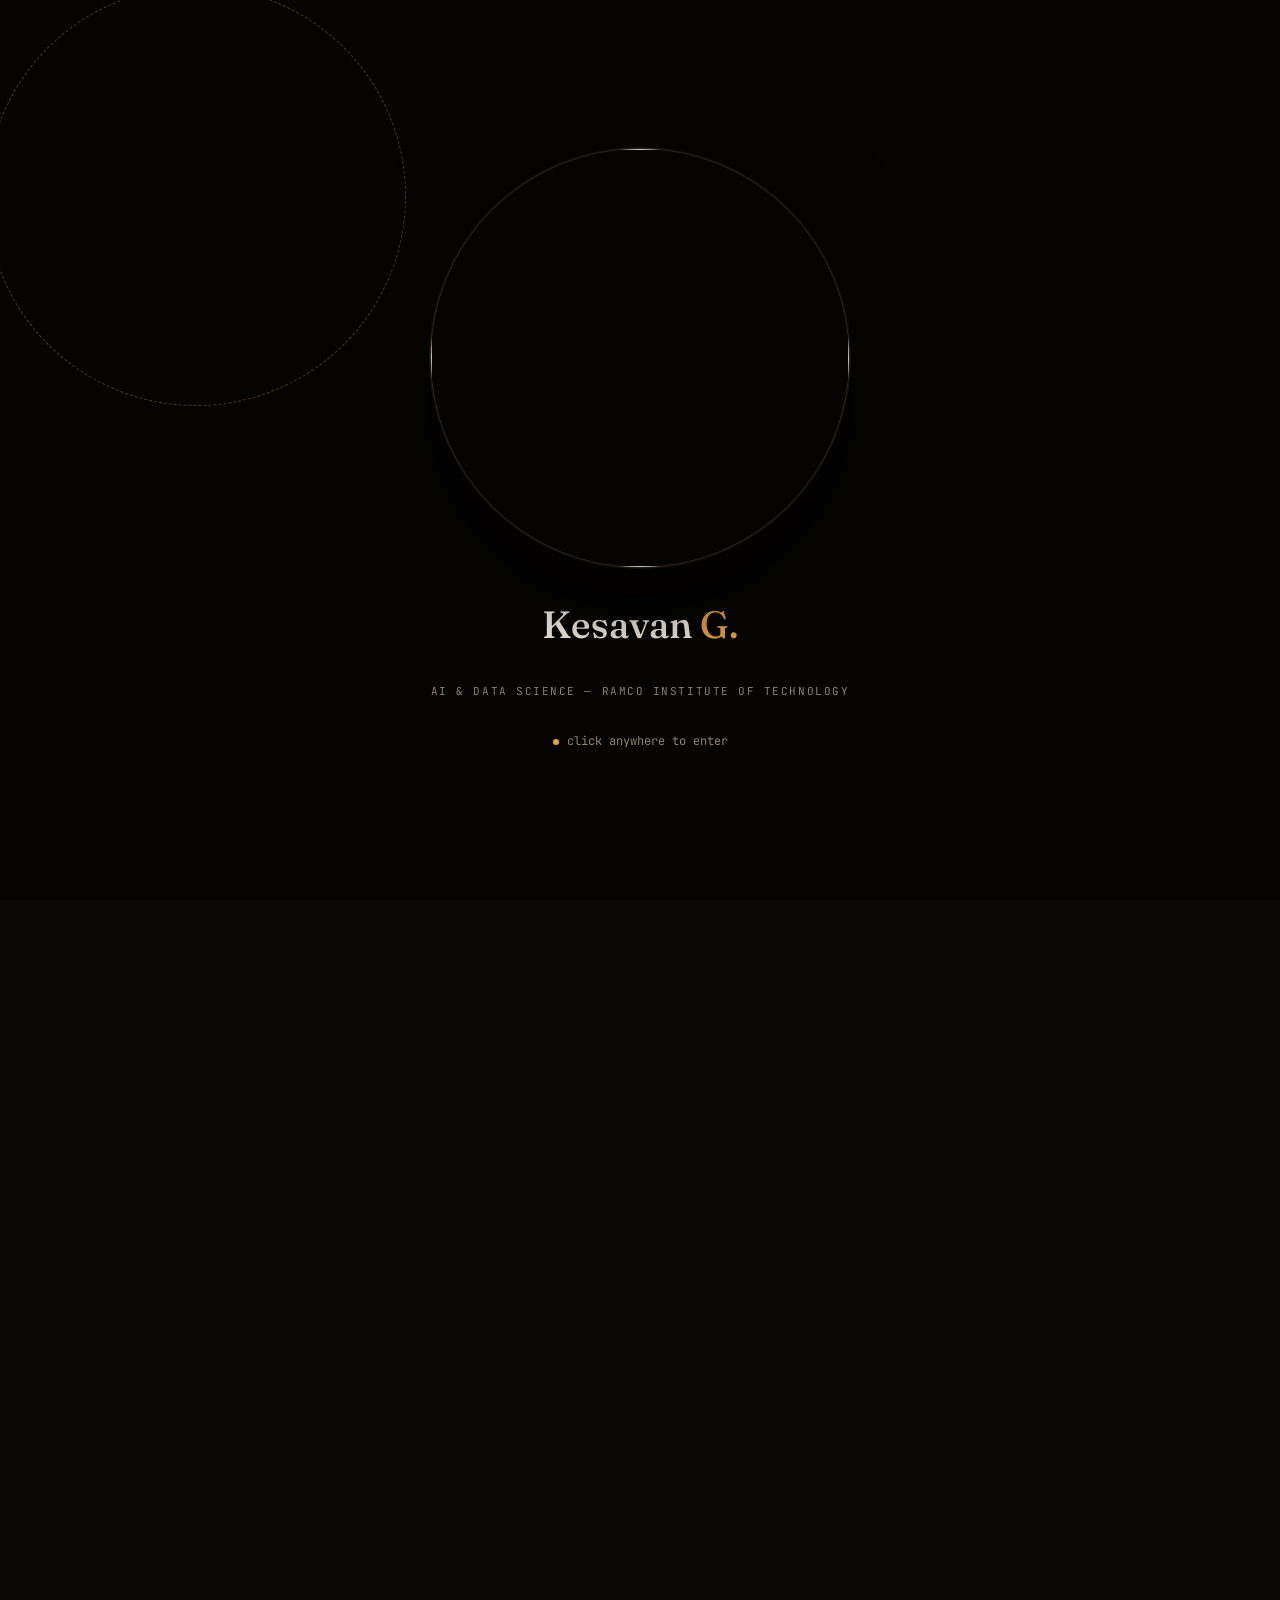
==== commit dc4074ce: "Update print statement from 'Hello' to 'Goodbye'" ====
--- a/index.html
+++ b/index.html
@@ -190,6 +190,8 @@
 .hero-eyebrow{font-family:var(--mono); font-size:12px; color:var(--accent-2); display:flex; align-items:center; gap:8px; margin-bottom:1.6rem;}
 .hero-eyebrow .dot{width:6px;height:6px;border-radius:50%;background:var(--accent-2);animation:pulse 2s infinite;}
 .hero-name{font-family:var(--serif); font-weight:500; font-size:clamp(46px,7vw,88px); line-height:.98; letter-spacing:-.02em;}
+.hero-name-oneline{white-space:nowrap; font-size:clamp(34px,6.4vw,88px);}
+@media (max-width:480px){.hero-name-oneline{white-space:normal;}}
 .hero-name .accent{color:var(--accent); font-style:italic;}
 .hero-role{font-family:var(--mono); font-size:14px; color:var(--ink-dim); margin:1.1rem 0 1.4rem; min-height:1.4em;}
 .hero-role .cursor{display:inline-block; width:8px; background:var(--accent); margin-left:2px; animation:blink 1s step-end infinite;}
@@ -268,12 +270,11 @@
 .term-group-h{display:flex; align-items:center; justify-content:space-between; margin-bottom:.9rem;}
 .term-group-h .g-name{font-family:var(--serif); font-size:16px;}
 .term-group-h .g-sub{font-family:var(--mono); font-size:10px; color:var(--muted);}
-.term-row{display:grid; grid-template-columns:140px 1fr 28px; align-items:center; gap:12px; padding:6px 0; font-family:var(--mono); font-size:12px;}
-@media (max-width:520px){.term-row{grid-template-columns:96px 1fr 24px; font-size:11px;}}
+.term-row{display:grid; grid-template-columns:140px 1fr; align-items:center; gap:12px; padding:6px 0; font-family:var(--mono); font-size:12px;}
+@media (max-width:520px){.term-row{grid-template-columns:96px 1fr; font-size:11px;}}
 .term-row .s-name{color:var(--ink-dim); white-space:nowrap; overflow:hidden; text-overflow:ellipsis;}
 .term-track{height:5px; background:var(--line-soft); border-radius:3px; overflow:hidden;}
 .term-fill{height:100%; border-radius:3px; background:linear-gradient(90deg, var(--accent-2), var(--accent)); width:0%; transition:width 1.1s cubic-bezier(.4,0,.2,1);}
-.term-row .s-lvl{color:var(--muted); text-align:right;}
 
 /* ============ PROJECTS — case files ============ */
 .case-grid{display:grid; grid-template-columns:repeat(auto-fill, minmax(300px,1fr)); gap:1.4rem;}
@@ -304,6 +305,17 @@
 .modal{background:var(--bg-1); border:1px solid var(--line); border-radius:var(--radius); max-width:640px; width:100%; max-height:86vh; overflow-y:auto;}
 .modal-cover{aspect-ratio:16/9; background:linear-gradient(135deg, var(--accent-soft), var(--accent2-soft)); display:flex; align-items:center; justify-content:center; font-size:52px; position:relative; overflow:hidden;}
 .modal-cover img{width:100%;height:100%;object-fit:cover;position:absolute;inset:0;}
+.m-gallery-stage{position:relative; aspect-ratio:16/10; background:linear-gradient(135deg, var(--accent-soft), var(--accent2-soft)); overflow:hidden;}
+.m-gallery-stage img{position:absolute; inset:0; width:100%; height:100%; object-fit:cover; opacity:0; transform:scale(1.05); transition:opacity .5s ease, transform .6s ease; pointer-events:none;}
+.m-gallery-stage img.show{opacity:1; transform:scale(1); pointer-events:auto;}
+.m-gallery-nav{position:absolute; top:50%; transform:translateY(-50%); background:rgba(10,9,6,.55); border:1px solid var(--line); color:var(--ink); width:34px; height:34px; border-radius:50%; cursor:pointer; display:flex; align-items:center; justify-content:center; z-index:3; font-size:16px;}
+.m-gallery-nav.prev{left:10px;} .m-gallery-nav.next{right:10px;}
+.m-gallery-nav:hover{border-color:var(--accent); color:var(--accent);}
+.m-gallery-count{position:absolute; top:10px; right:12px; font-family:var(--mono); font-size:10px; color:var(--ink); background:rgba(10,9,6,.55); padding:3px 8px; border-radius:5px; z-index:3;}
+.m-gallery-dots{display:flex; gap:6px; justify-content:center; padding:.8rem 0 0;}
+.m-gallery-dots span{width:6px; height:6px; border-radius:50%; background:var(--line); cursor:pointer; transition:background .2s;}
+.m-gallery-dots span.active{background:var(--accent);}
+.m-gallery-caption{font-family:var(--mono); font-size:11.5px; line-height:1.6; color:var(--ink-dim); padding:.6rem 1.6rem 0; text-align:center; min-height:2.4em;}
 .modal-content{padding:1.8rem;}
 .modal-close{position:sticky; top:12px; float:right; margin:12px 12px 0 0; background:rgba(10,9,6,.6); border:1px solid var(--line); color:var(--ink); border-radius:50%; width:32px; height:32px; cursor:pointer; z-index:2;}
 .modal h3{font-family:var(--serif); font-size:24px; margin-bottom:.6rem;}
@@ -462,7 +474,7 @@
       <div class="wrap hero-grid">
         <div>
           <div class="hero-eyebrow"><span class="dot"></span> open to internships &amp; collaborations</div>
-          <h1 class="hero-name">Kesavan<br /><span class="accent">G.</span></h1>
+          <h1 class="hero-name hero-name-oneline">Kesavan <span class="accent">G.</span></h1>
           <div class="hero-role" id="roleTicker"></div>
           <p class="hero-desc">B.Tech student in Artificial Intelligence &amp; Data Science at Ramco Institute of Technology — I turn raw data into working models, and rough ideas into things people can actually use.</p>
           <div class="hero-btns">
@@ -723,6 +735,22 @@
     "Currently Exploring": [["YOLOv8",2],["Terraform",2],["LiveKit",3],["Power BI",2]]
   },
   projects: [
+    {id:"seed", title:"SEED — Smart Agriculture System", badge:"IoT + AI", icon:"🌱",
+     desc:"A full-stack smart agriculture system: an ESP32 reads soil moisture, temperature & humidity, rainfall, soil pH and water level every 10-20s into a live Supabase database, feeding a web dashboard with disease detection (YOLOv8 detector + a separate classifier model), yield prediction (LightGBM, trained on ~14GB of synthetic crop-lifecycle data, R² = 0.9236), live irrigation status, and Gemini-powered fertilizer recommendations translated to Tamil.",
+     tags:["ESP32","YOLOv8","Supabase","LightGBM","IoT"],
+     img:"[data-uri]", link:"",
+     gallery:[
+     {img:"[data-uri]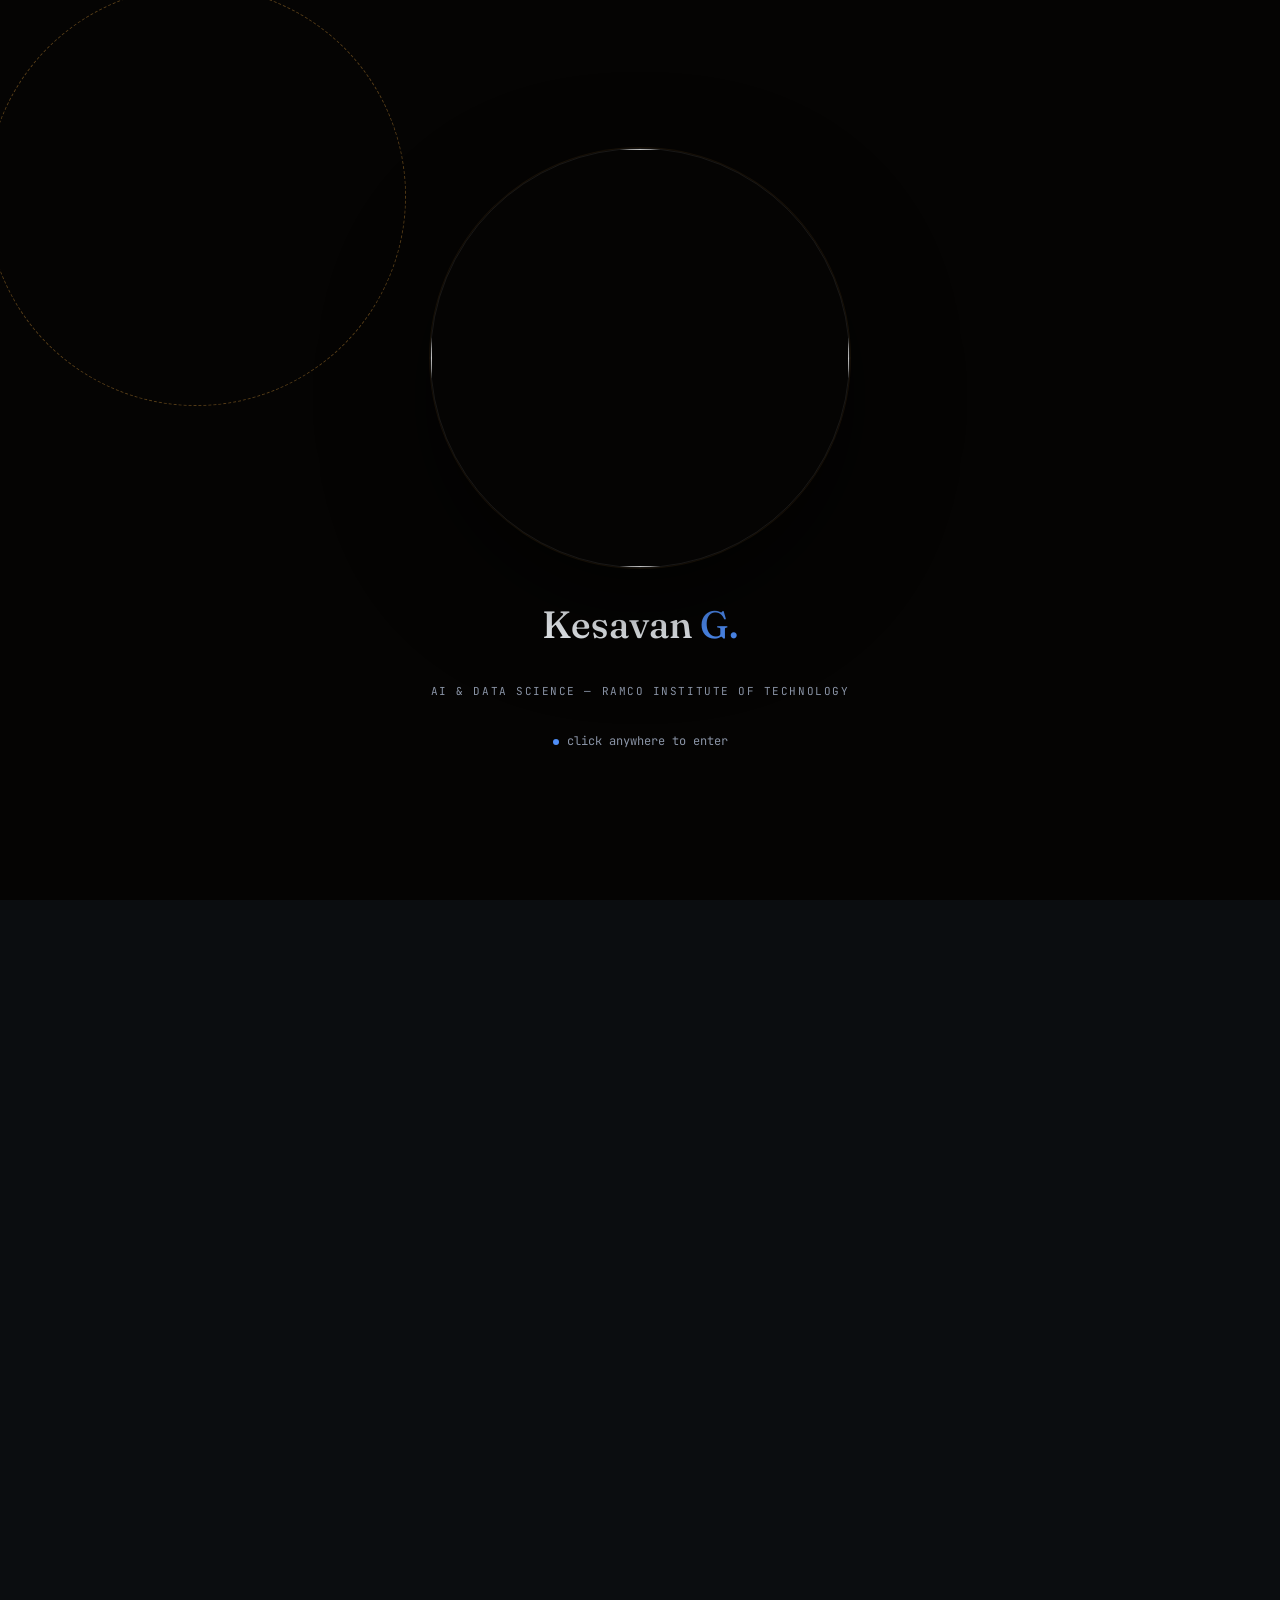
==== commit 0929b7d1: "final era" ====
--- a/index.html
+++ b/index.html
@@ -12,23 +12,27 @@
 /* ============ RESET ============ */
 *,*::before,*::after{box-sizing:border-box;margin:0;padding:0;}
 html{scroll-behavior:smooth;}
-::selection{background:#e8a33d;color:#12110c;}
-
-/* ============ TOKENS ============ */
+::selection{background:#4f8ef7;color:#0b0d10;}
+
+/* ============ TOKENS (palette restored from the original portfolio) ============ */
 :root{
-  --bg:#0a0906;
-  --bg-1:#120f0a;
-  --bg-2:#1a160f;
-  --line:#2b271d;
-  --line-soft:#1e1a13;
-  --ink:#f4efe1;
-  --ink-dim:#cbc3ae;
-  --muted:#8d8471;
-  --accent:#e8a33d;
-  --accent-2:#5cb8ac;
-  --accent-soft:rgba(232,163,61,0.12);
-  --accent2-soft:rgba(92,184,172,0.12);
-  --danger:#d96a56;
+  --bg:#0b0d10;
+  --bg-1:#14181f;
+  --bg-2:#1c212a;
+  --line:rgba(255,255,255,0.08);
+  --line-soft:rgba(255,255,255,0.05);
+  --ink:#eef2f6;
+  --ink-dim:#c7cedb;
+  --muted:#8a94a6;
+  --accent:#4f8ef7;
+  --accent-2:#7c5cfc;
+  --green:#3ecf8e;
+  --amber:#f5a623;
+  --accent-soft:rgba(79,142,247,0.12);
+  --accent2-soft:rgba(124,92,252,0.12);
+  --green-soft:rgba(62,207,142,0.12);
+  --amber-soft:rgba(245,166,35,0.12);
+  --danger:#e06a56;
   --radius:18px;
   --radius-sm:9px;
   --serif:'Fraunces', Georgia, serif;
@@ -49,14 +53,26 @@
 a{color:inherit;}
 button{font-family:inherit;}
 
-/* faint film-grain / vignette so pure black never looks flat */
+/* faint vignette, sits behind the floating symbol layer */
 body::before{
   content:'';
-  position:fixed; inset:0; z-index:0; pointer-events:none;
+  position:fixed; inset:0; z-index:-2; pointer-events:none;
   background:
-    radial-gradient(ellipse 70% 60% at 82% 8%, rgba(232,163,61,0.07), transparent 60%),
-    radial-gradient(ellipse 60% 50% at 10% 90%, rgba(92,184,172,0.06), transparent 60%);
-}
+    radial-gradient(ellipse 70% 60% at 82% 8%, rgba(79,142,247,0.09), transparent 60%),
+    radial-gradient(ellipse 60% 50% at 10% 90%, rgba(124,92,252,0.08), transparent 60%);
+}
+
+/* ============ FLOATING BACKGROUND SYMBOLS (math / ML / data / tool glyphs) ============ */
+.global-bg-symbols{
+  position:fixed; inset:0; z-index:-1; pointer-events:none; overflow:hidden; opacity:.15;
+}
+.global-bg-symbols span{
+  position:absolute; font-family:var(--mono); white-space:nowrap;
+  animation:bgFloat ease-in-out infinite;
+}
+@keyframes bgFloat{0%,100%{transform:translateY(0) rotate(0deg);}50%{transform:translateY(-46px) rotate(12deg);}}
+@media (prefers-reduced-motion:reduce){.global-bg-symbols span{animation:none;}}
+
 
 .wrap{max-width:1180px;margin:0 auto;padding:0 2.4rem;}
 @media (max-width:640px){.wrap{padding:0 1.3rem;}}
@@ -253,28 +269,34 @@
 .log-tags{display:flex; flex-wrap:wrap; gap:6px; margin-top:.9rem;}
 .log-tags span{font-family:var(--mono); font-size:10px; color:var(--ink-dim); border:1px solid var(--line); border-radius:5px; padding:3px 8px;}
 
-/* ============ SKILLS — terminal readout ============ */
-.term{
+/* ============ SKILLS — tiered signal panels ============ */
+.skill-tier-grid{display:grid; grid-template-columns:repeat(auto-fit, minmax(280px,1fr)); gap:1.25rem;}
+.skill-tier{
   border:1px solid var(--line); border-radius:var(--radius); background:var(--bg-1);
+  overflow:hidden; position:relative; transition:transform .25s, border-color .25s;
+}
+.skill-tier::before{content:'';position:absolute; top:0; left:0; right:0; height:3px; background:var(--tc, var(--accent));}
+.skill-tier:hover{transform:translateY(-3px); border-color:var(--tc, var(--accent));}
+.skill-tier-head{display:flex; align-items:center; gap:11px; padding:1.1rem 1.2rem; border-bottom:1px solid var(--line-soft);}
+.skill-tier-head .t-icon{
+  width:34px; height:34px; border-radius:9px; display:flex; align-items:center; justify-content:center;
+  font-size:16px; background:var(--tc-soft, var(--accent-soft)); flex-shrink:0;
+}
+.skill-tier-head .t-name{font-family:var(--serif); font-size:16px; line-height:1.2;}
+.skill-tier-head .t-sub{font-family:var(--mono); font-size:9.5px; color:var(--muted); margin-top:2px;}
+.skill-tier-head .t-count{font-family:var(--mono); font-size:10px; color:var(--tc, var(--accent)); margin-left:auto; white-space:nowrap;}
+.skill-tier-body{padding:1.1rem 1.2rem 1.3rem;}
+.skill-row{display:flex; align-items:center; gap:10px; padding:7px 0;}
+.skill-ico{
+  width:24px; height:24px; border-radius:7px; flex-shrink:0; display:flex; align-items:center; justify-content:center;
+  background:var(--tc-soft, var(--accent-soft)); font-family:var(--mono); font-size:10px; font-weight:700; color:var(--tc, var(--accent));
   overflow:hidden;
 }
-.term-bar{
-  display:flex; align-items:center; gap:8px; padding:.9rem 1.2rem; border-bottom:1px solid var(--line-soft);
-  font-family:var(--mono); font-size:11px; color:var(--muted);
-}
-.term-bar .dots{display:flex; gap:6px;}
-.term-bar .dots span{width:9px;height:9px;border-radius:50%; background:var(--line);}
-.term-body{padding:1.6rem 1.4rem 1.8rem;}
-.term-group{margin-bottom:1.7rem;}
-.term-group:last-child{margin-bottom:0;}
-.term-group-h{display:flex; align-items:center; justify-content:space-between; margin-bottom:.9rem;}
-.term-group-h .g-name{font-family:var(--serif); font-size:16px;}
-.term-group-h .g-sub{font-family:var(--mono); font-size:10px; color:var(--muted);}
-.term-row{display:grid; grid-template-columns:140px 1fr; align-items:center; gap:12px; padding:6px 0; font-family:var(--mono); font-size:12px;}
-@media (max-width:520px){.term-row{grid-template-columns:96px 1fr; font-size:11px;}}
-.term-row .s-name{color:var(--ink-dim); white-space:nowrap; overflow:hidden; text-overflow:ellipsis;}
-.term-track{height:5px; background:var(--line-soft); border-radius:3px; overflow:hidden;}
-.term-fill{height:100%; border-radius:3px; background:linear-gradient(90deg, var(--accent-2), var(--accent)); width:0%; transition:width 1.1s cubic-bezier(.4,0,.2,1);}
+.skill-ico img{width:14px; height:14px; object-fit:contain;}
+.skill-row .s-name{font-family:var(--mono); font-size:12px; color:var(--ink-dim); flex:0 0 auto; width:112px; white-space:nowrap; overflow:hidden; text-overflow:ellipsis;}
+@media (max-width:420px){.skill-row .s-name{width:82px; font-size:11px;}}
+.term-track{flex:1; height:5px; background:var(--line-soft); border-radius:3px; overflow:hidden;}
+.term-fill{height:100%; border-radius:3px; background:var(--tc, var(--accent)); width:0%; transition:width 1.1s cubic-bezier(.4,0,.2,1);}
 
 /* ============ PROJECTS — case files ============ */
 .case-grid{display:grid; grid-template-columns:repeat(auto-fill, minmax(300px,1fr)); gap:1.4rem;}
@@ -290,6 +312,7 @@
 }
 .case-cover img{width:100%;height:100%;object-fit:cover;position:absolute;inset:0;}
 .case-id{position:absolute; top:10px; left:12px; font-family:var(--mono); font-size:10px; color:var(--ink); background:rgba(10,9,6,.55); padding:3px 8px; border-radius:5px; z-index:1;}
+.case-shots{position:absolute; top:10px; right:12px; font-family:var(--mono); font-size:10px; color:var(--ink); background:rgba(10,9,6,.55); padding:3px 8px; border-radius:5px; z-index:1;}
 .case-body{padding:1.3rem 1.3rem 1.5rem; display:flex; flex-direction:column; gap:.7rem; flex:1;}
 .case-badge{font-family:var(--mono); font-size:10px; color:var(--accent); letter-spacing:.03em;}
 .case-title{font-family:var(--serif); font-size:18px; font-weight:500;}
@@ -421,6 +444,7 @@
 </style>
 </head>
 <body>
+<div class="global-bg-symbols" id="globalBgSymbols"></div>
 
 <!-- ═══════ SPLASH ═══════ -->
 <div id="splash">
@@ -537,11 +561,8 @@
       <div class="wrap">
         <div class="kicker reveal"><span class="num">03</span> — Skills</div>
         <h2 class="title reveal">What I reach for</h2>
-        <p class="lede reveal">A live readout, not a percentage bar — grouped by how often each tool actually gets used.</p>
-        <div class="term reveal" style="margin-top:2rem;">
-          <div class="term-bar"><div class="dots"><span></span><span></span><span></span></div> kesavan@toolkit — status</div>
-          <div class="term-body" id="skillTerm"></div>
-        </div>
+        <p class="lede reveal">Grouped by how often each tool actually gets used — not a generic percentage bar.</p>
+        <div class="skill-tier-grid reveal" id="skillTerm" style="margin-top:2rem;"></div>
       </div>
     </section>
 
@@ -650,8 +671,12 @@
       <label>Icon (single emoji, used if no image)</label><input id="pIcon" placeholder="🚀" />
       <label>Description</label><textarea id="pDesc"></textarea>
       <label>Tags (comma separated)</label><input id="pTags" />
-      <label>Image URL (optional)</label><input id="pImg" />
       <label>Link URL (optional)</label><input id="pLink" />
+      <label>Photos — shown one-by-one when "View" is clicked</label>
+      <div id="pGalleryList" class="admin-note" style="margin-bottom:.4rem;"></div>
+      <input id="pGalImg" placeholder="Image URL" style="margin-bottom:6px;" />
+      <input id="pGalCap" placeholder="Description for this photo" style="margin-bottom:6px;" />
+      <button type="button" class="admin-save" id="pGalAdd" style="background:none; border:1px solid var(--line); color:var(--ink-dim);">+ Add photo</button>
       <button class="admin-save" id="pSave">Save project</button>
       <button class="admin-save" id="pCancel" style="background:none; border:1px solid var(--line); color:var(--ink-dim); margin-top:6px; display:none;">Cancel edit</button>
     </div>
@@ -753,22 +778,22 @@
      ]},
     {id:"01", title:"PhysioNet ECG Image Digitisation", badge:"Kaggle Top 300+", icon:"🫀",
      desc:"First Kaggle competition: −20 → 17+ score, Top 300 of 10,000+ participants. Debugged preprocessing, validation, and used pre-trained models.",
-     tags:["Deep Learning","Computer Vision"], img:"", link:""},
+     tags:["Deep Learning","Computer Vision"], link:"", gallery:[]},
     {id:"02", title:"Friday AI — Multilingual Assistant", badge:"Voice AI", icon:"🤖",
      desc:"Built with Python, LiveKit, Gemini API & noise cancellation. Real-time conversation, web info retrieval, multilingual support.",
-     tags:["Gemini API","Voice AI","LiveKit"], img:"", link:""},
+     tags:["Gemini API","Voice AI","LiveKit"], link:"", gallery:[]},
     {id:"03", title:"Driver Drowsiness Detection", badge:"Safety", icon:"🚗",
      desc:"AI + computer vision system that detects sleepy drivers and alerts them. Showcased at Nexus'25, organised by Neoteric AI Association, RIT.",
-     tags:["OpenCV","CNN","Real-time"], img:"", link:""},
+     tags:["OpenCV","CNN","Real-time"], link:"", gallery:[]},
     {id:"04", title:"Smart Home IoT Load Forecasting", badge:"R² = 0.9528", icon:"🏠",
      desc:"Adaptive hybrid LSTM–XGBoost framework with behavioural feature engineering for smart home energy forecasting, using inverse-error ensemble weighting.",
-     tags:["Python","LSTM","XGBoost","Pandas"], img:"", link:""},
+     tags:["Python","LSTM","XGBoost","Pandas"], link:"", gallery:[]},
     {id:"05", title:"Compliance Checker — Cloud Policy Validator", badge:"Cloud", icon:"☁️",
      desc:"Automated validation of Terraform configurations against Google Cloud & CIS benchmarks, generating structured compliance reports.",
-     tags:["Python","Flask","Terraform"], img:"", link:""},
+     tags:["Python","Flask","Terraform"], link:"", gallery:[]},
     {id:"06", title:"Handwritten Records → Excel Automation", badge:"1 hr → 1 min", icon:"🪪",
      desc:"Built for a family friend's ID card business: upload a handwritten sheet or PDF, Gemini API extracts details into a clean Excel sheet ready for bulk printing.",
-     tags:["Python","Flask","Gemini API"], img:"", link:"https://lnkd.in/gEDP_EB4"}
+     tags:["Python","Flask","Gemini API"], link:"https://lnkd.in/gEDP_EB4", gallery:[]}
   ],
   certs: [
     {name:"Deloitte Australia – Data Analytics", issuer:"Forage", date:"Issued Jan 2026", icon:"🎓", tags:["Data Analysis","Visualisation"]},
@@ -830,6 +855,37 @@
 let DATA = loadData();
 
 /* ============================================================
+   FLOATING BACKGROUND SYMBOLS
+   ============================================================ */
+(function(){
+  const el = document.getElementById('globalBgSymbols');
+  if(!el) return;
+  const SYMBOLS = [
+    "{ }","[ ]","( )","</>","=>","&&","||","==","!=","++",
+    "0x2A",";",":","@","#","%","^","&","*",
+    "π","∑","√","∞","λ","Δ","∫","θ","σ","μ",
+    "y = mx + c","f(x)","O(n log n)","w·x + b","softmax()",
+    "function","const","return","import","async","SELECT *","print()","df.head()",
+    "01","10","model.fit()","np.array","pd.DataFrame","git commit",
+    "⚡","⚙️","💫","🎯","🧠","🚀"
+  ];
+  const COLORS = ["#4f8ef7","#7c5cfc","#3ecf8e","#f5a623"];
+  const COUNT = 46;
+  let html = '';
+  for(let i=0;i<COUNT;i++){
+    const symbol = SYMBOLS[Math.floor(Math.random()*SYMBOLS.length)];
+    const color = COLORS[Math.floor(Math.random()*COLORS.length)];
+    const top = Math.random()*100;
+    const left = Math.random()*100;
+    const size = 11 + Math.random()*17;
+    const duration = 7 + Math.random()*11;
+    const delay = Math.random()*6;
+    html += `<span style="top:${top}%; left:${left}%; font-size:${size}px; color:${color}; animation-duration:${duration}s; animation-delay:-${delay}s;">${symbol}</span>`;
+  }
+  el.innerHTML = html;
+})();
+
+/* ============================================================
    SPLASH
    ============================================================ */
 (function(){
@@ -907,22 +963,57 @@
 }
 
 /* ============================================================
-   RENDER: SKILLS (terminal readout)
+   RENDER: SKILLS — tiered panels with icons + tier colour coding
    ============================================================ */
+const TIER_META = {
+  "Daily Driver":            {icon:"🔥", sub:"used on almost every project", color:"#4f8ef7"},
+  "Comfortable With":        {icon:"🧩", sub:"solid enough to build real things", color:"#7c5cfc"},
+  "AI-Assisted Workflow":    {icon:"🧠", sub:"tools I think alongside", color:"#3ecf8e"},
+  "Currently Exploring":     {icon:"🌱", sub:"learning by shipping, not reading", color:"#f5a623"}
+};
+const DEFAULT_TIER_COLORS = ["#4f8ef7","#7c5cfc","#3ecf8e","#f5a623"];
+const SKILL_ICON_SLUGS = {
+  "python":"python", "pandas & numpy":"pandas", "pandas":"pandas", "numpy":"numpy",
+  "git":"git", "flask":"flask", "vs code":"visualstudiocode",
+  "tensorflow / keras":"tensorflow", "tensorflow":"tensorflow", "keras":"keras",
+  "scikit-learn":"scikitlearn", "html & css":"html5", "sql":"mysql", "streamlit":"streamlit",
+  "gemini api":"googlegemini", "canva":"canva", "terraform":"terraform",
+  "power bi":"powerbi", "chatgpt / claude":"openai", "opencv":"opencv", "javascript":"javascript",
+  "docker":"docker", "figma":"figma", "notion":"notion", "excel":"microsoftexcel"
+};
+function tierColor(g, idx){ return (TIER_META[g] && TIER_META[g].color) || DEFAULT_TIER_COLORS[idx % DEFAULT_TIER_COLORS.length]; }
+function skillIcon(name, color){
+  const slug = SKILL_ICON_SLUGS[name.trim().toLowerCase()];
+  if(slug){
+    return `<span class="skill-ico"><img src="https://cdn.simpleicons.org/${slug}/${color.replace('#','')}" alt="" onerror="this.parentElement.textContent='${esc(name.trim().charAt(0).toUpperCase())}'" /></span>`;
+  }
+  return `<span class="skill-ico">${esc(name.trim().charAt(0).toUpperCase())}</span>`;
+}
 function renderSkills(){
   const wrap = document.getElementById('skillTerm');
   const groups = Object.keys(DATA.skills);
-  wrap.innerHTML = groups.map(g=>`
-    <div class="term-group">
-      <div class="term-group-h"><span class="g-name">${esc(g)}</span><span class="g-sub">${DATA.skills[g].length} modules</span></div>
-      ${DATA.skills[g].map(([name,lvl])=>`
-        <div class="term-row">
-          <span class="s-name">${esc(name)}</span>
-          <span class="term-track"><span class="term-fill" data-lvl="${lvl}"></span></span>
-        </div>
-      `).join('')}
-    </div>
-  `).join('');
+  wrap.innerHTML = groups.map((g,gi)=>{
+    const meta = TIER_META[g] || {icon:"⚙️", sub:"", color: tierColor(g,gi)};
+    const color = meta.color;
+    const soft = color + '20';
+    return `
+    <div class="skill-tier" style="--tc:${color}; --tc-soft:${soft};">
+      <div class="skill-tier-head">
+        <div class="t-icon">${meta.icon}</div>
+        <div><div class="t-name">${esc(g)}</div><div class="t-sub">${esc(meta.sub||'')}</div></div>
+        <div class="t-count">${DATA.skills[g].length} skills</div>
+      </div>
+      <div class="skill-tier-body">
+        ${DATA.skills[g].map(([name,lvl])=>`
+          <div class="skill-row">
+            ${skillIcon(name, color)}
+            <span class="s-name">${esc(name)}</span>
+            <span class="term-track"><span class="term-fill" data-lvl="${lvl}"></span></span>
+          </div>
+        `).join('')}
+      </div>
+    </div>`;
+  }).join('');
   requestAnimationFrame(()=>{
     setTimeout(()=>{
       wrap.querySelectorAll('.term-fill').forEach(f=>{ f.style.width = (f.dataset.lvl*20)+'%'; });
@@ -933,13 +1024,21 @@
 /* ============================================================
    RENDER: PROJECTS
    ============================================================ */
+function coverImg(p){
+  if(Array.isArray(p.gallery) && p.gallery.length && p.gallery[0].img) return p.gallery[0].img;
+  return p.img || '';
+}
 function renderProjects(){
   const wrap = document.getElementById('caseGrid');
-  wrap.innerHTML = DATA.projects.map((p,idx)=>`
+  wrap.innerHTML = DATA.projects.map((p,idx)=>{
+    const cover = coverImg(p);
+    const shotCount = Array.isArray(p.gallery) ? p.gallery.length : 0;
+    return `
     <div class="case">
       <div class="case-cover">
-        ${p.img ? `<img src="${esc(p.img)}" alt="${esc(p.title)}" />` : (p.icon||'📁')}
+        ${cover ? `<img src="${esc(cover)}" alt="${esc(p.title)}" />` : (p.icon||'📁')}
         <span class="case-id">FILE-${String(idx+1).padStart(2,'0')}</span>
+        ${shotCount>1 ? `<span class="case-shots">${shotCount} photos</span>` : ''}
       </div>
       <div class="case-body">
         <span class="case-badge">${esc(p.badge||'')}</span>
@@ -951,8 +1050,8 @@
           ${p.link ? `<a class="btn btn-solid" href="${esc(p.link)}" target="_blank">Open ↗</a>` : ''}
         </div>
       </div>
-    </div>
-  `).join('');
+    </div>`;
+  }).join('');
 }
 let currentGallery = null, galleryIdx = 0;
 function openProject(idx){
@@ -1114,19 +1213,44 @@
 function deleteItem(key, i){ DATA[key].splice(i,1); saveData(); }
 function deleteSkill(g,i){ DATA.skills[g].splice(i,1); saveData(); }
 
-/* ---- Projects form ---- */
+/* ---- Projects form (with per-project photo gallery) ---- */
+let draftGallery = [];
+function renderDraftGallery(){
+  const box = document.getElementById('pGalleryList');
+  if(!draftGallery.length){ box.innerHTML = 'No photos added yet — the project card will show its icon until you add one.'; return; }
+  box.innerHTML = draftGallery.map((g,i)=>`
+    <div class="admin-item" style="align-items:flex-start;">
+      <div style="display:flex; gap:8px; align-items:center; min-width:0;">
+        <img src="${esc(g.img)}" style="width:34px;height:34px;object-fit:cover;border-radius:6px;flex-shrink:0;" onerror="this.style.opacity=0.2" />
+        <span class="ai-sub" style="white-space:normal;">${esc(g.caption||'(no description)')}</span>
+      </div>
+      <div class="ai-actions"><button class="del" onclick="removeDraftGalleryImg(${i})">Del</button></div>
+    </div>`).join('');
+}
+function removeDraftGalleryImg(i){ draftGallery.splice(i,1); renderDraftGallery(); }
+document.getElementById('pGalAdd').addEventListener('click', ()=>{
+  const url = document.getElementById('pGalImg').value.trim();
+  const cap = document.getElementById('pGalCap').value.trim();
+  if(!url) return;
+  draftGallery.push({img:url, caption:cap});
+  document.getElementById('pGalImg').value=''; document.getElementById('pGalCap').value='';
+  renderDraftGallery();
+});
 function editProject(i){
   const p = DATA.projects[i]; editIndex.projects = i;
   document.getElementById('pTitle').value=p.title; document.getElementById('pBadge').value=p.badge||'';
   document.getElementById('pIcon').value=p.icon||''; document.getElementById('pDesc').value=p.desc||'';
-  document.getElementById('pTags').value=(p.tags||[]).join(', '); document.getElementById('pImg').value=p.img||'';
+  document.getElementById('pTags').value=(p.tags||[]).join(', ');
   document.getElementById('pLink').value=p.link||'';
+  draftGallery = (p.gallery||[]).map(g=>({img:g.img, caption:g.caption||''}));
+  renderDraftGallery();
   document.getElementById('admProjMode').textContent='Editing "'+p.title+'"';
   document.getElementById('pCancel').style.display='block';
 }
 document.getElementById('pCancel').addEventListener('click', ()=>{ editIndex.projects=null; clearProjForm(); });
 function clearProjForm(){
-  ['pTitle','pBadge','pIcon','pDesc','pTags','pImg','pLink'].forEach(id=>document.getElementById(id).value='');
+  ['pTitle','pBadge','pIcon','pDesc','pTags','pLink','pGalImg','pGalCap'].forEach(id=>document.getElementById(id).value='');
+  draftGallery = []; renderDraftGallery();
   document.getElementById('admProjMode').textContent='Add a new project';
   document.getElementById('pCancel').style.display='none';
 }
@@ -1137,14 +1261,15 @@
     icon: document.getElementById('pIcon').value.trim(),
     desc: document.getElementById('pDesc').value.trim(),
     tags: document.getElementById('pTags').value.split(',').map(s=>s.trim()).filter(Boolean),
-    img: document.getElementById('pImg').value.trim(),
-    link: document.getElementById('pLink').value.trim()
+    link: document.getElementById('pLink').value.trim(),
+    gallery: draftGallery.slice()
   };
   if(!obj.title) return;
   if(editIndex.projects!==null){ DATA.projects[editIndex.projects]=obj; editIndex.projects=null; }
   else DATA.projects.push(obj);
   clearProjForm(); saveData();
 });
+renderDraftGallery();
 
 /* ---- Certs form ---- */
 function editCert(i){
